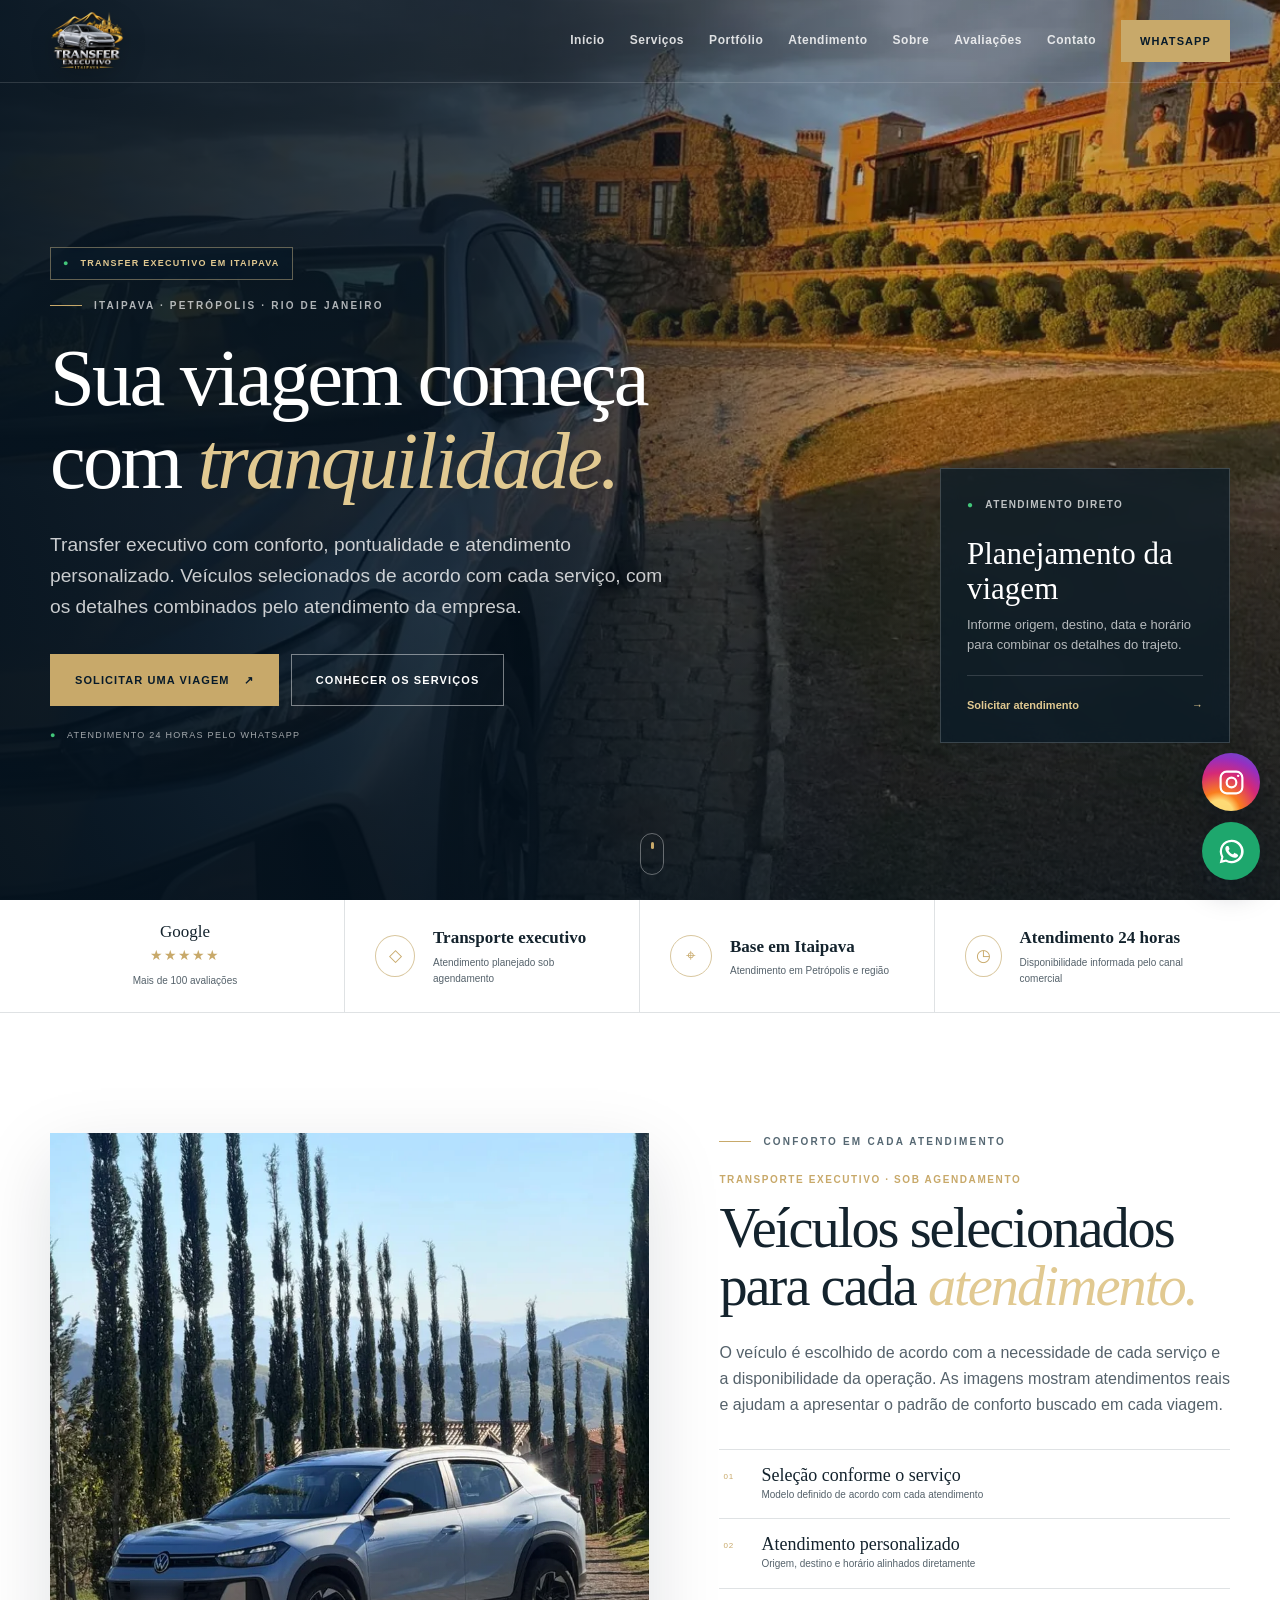
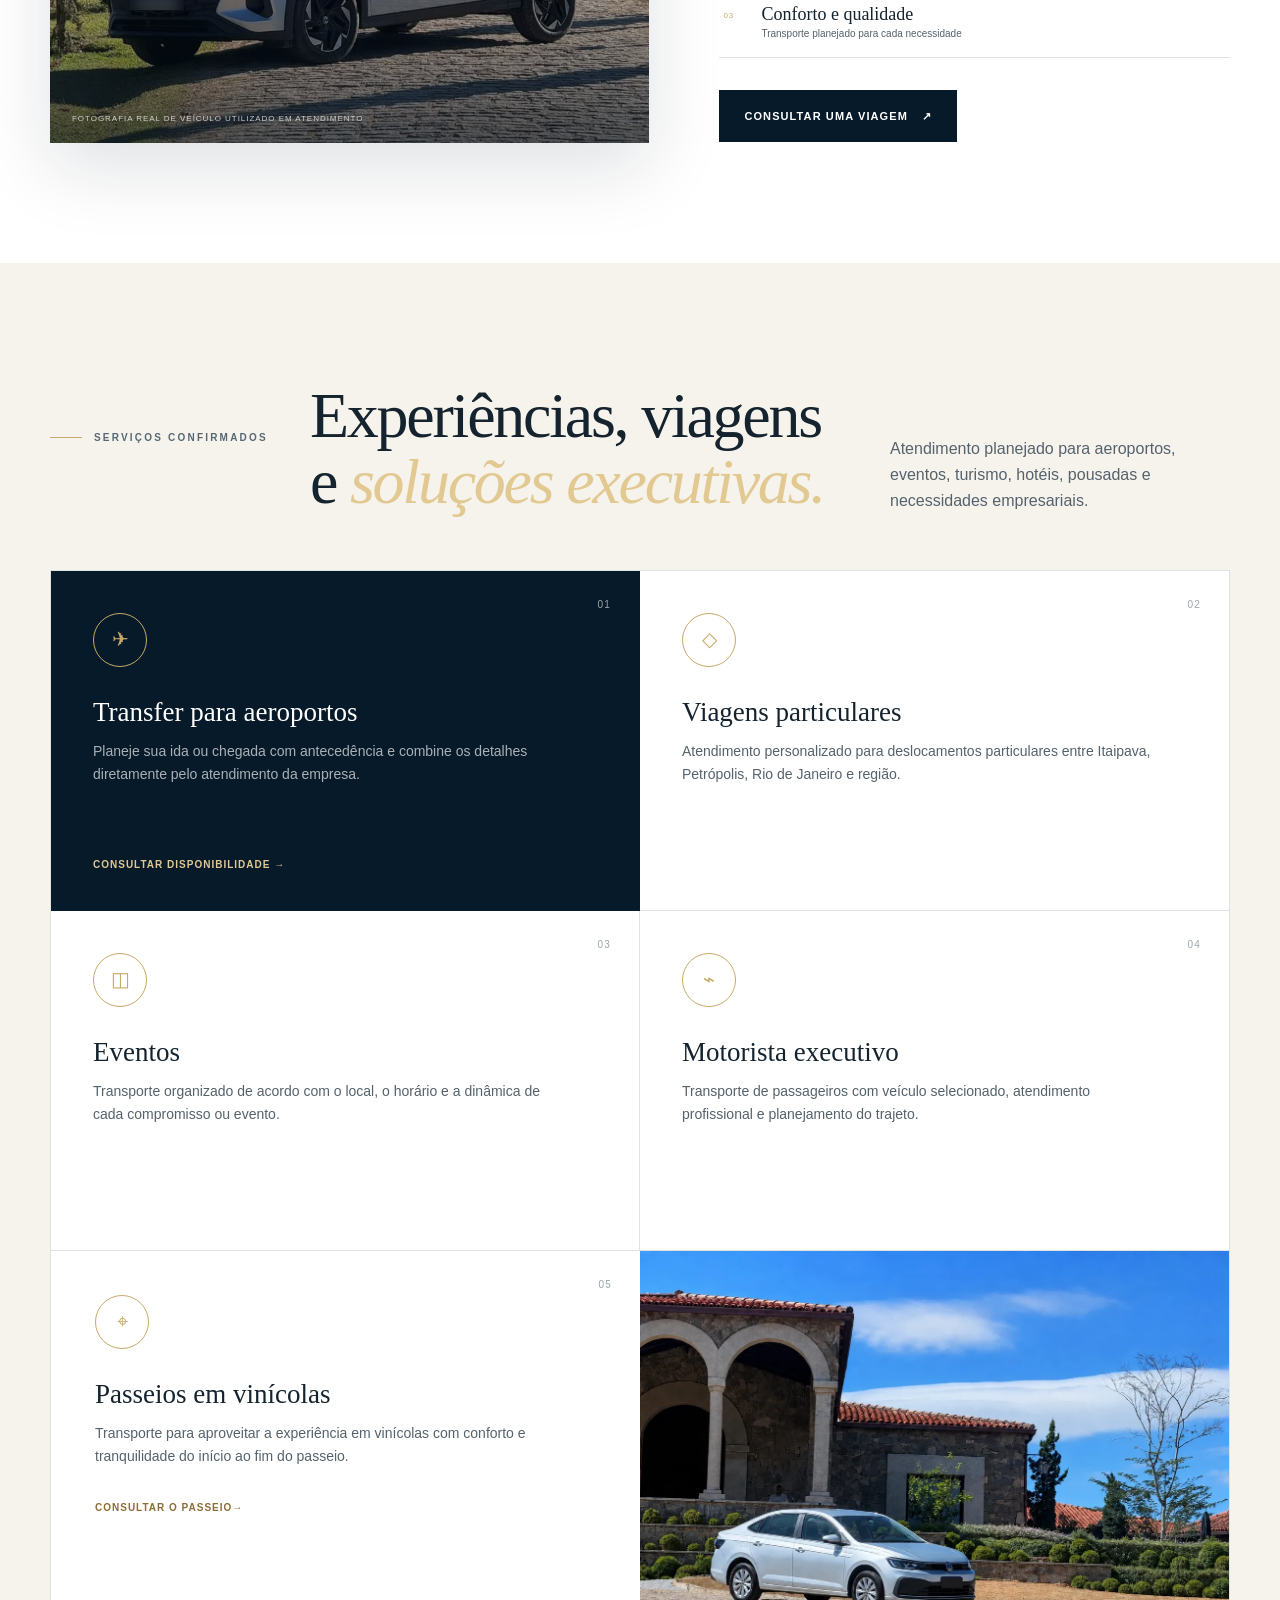
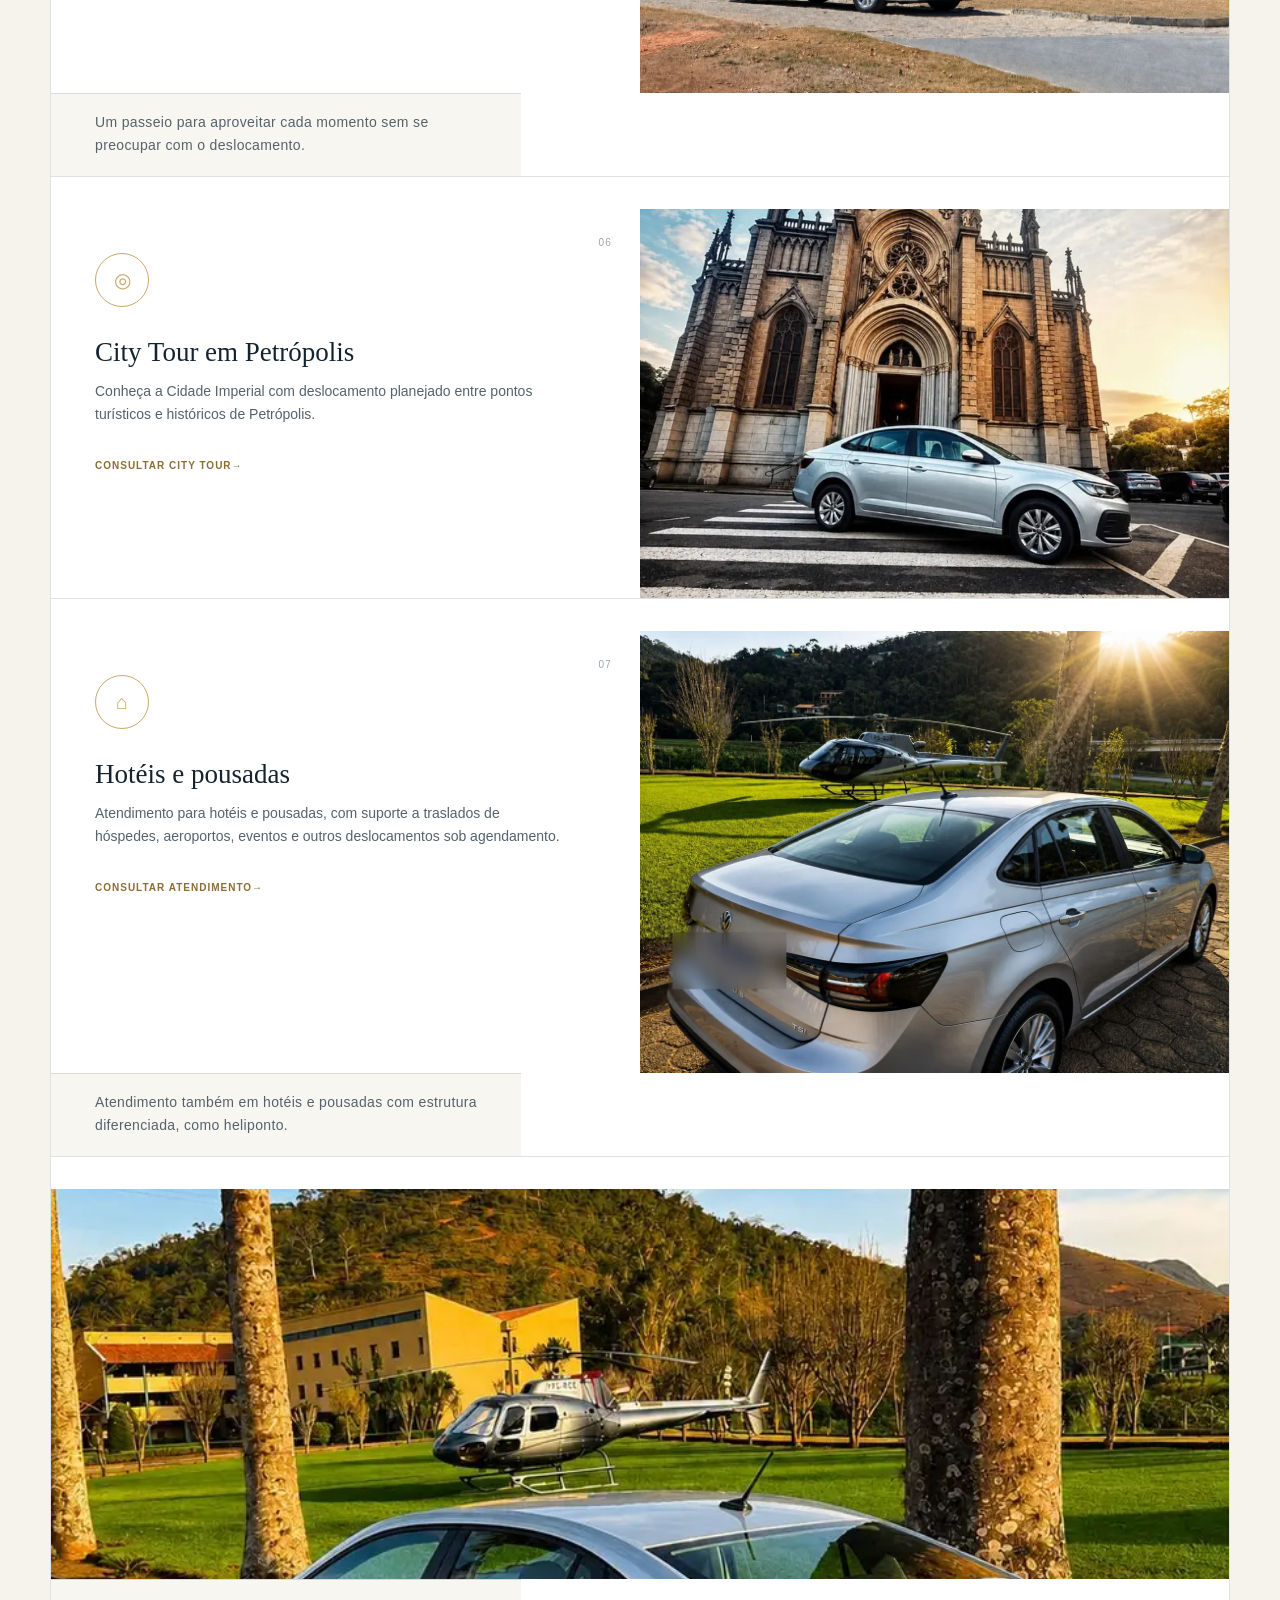
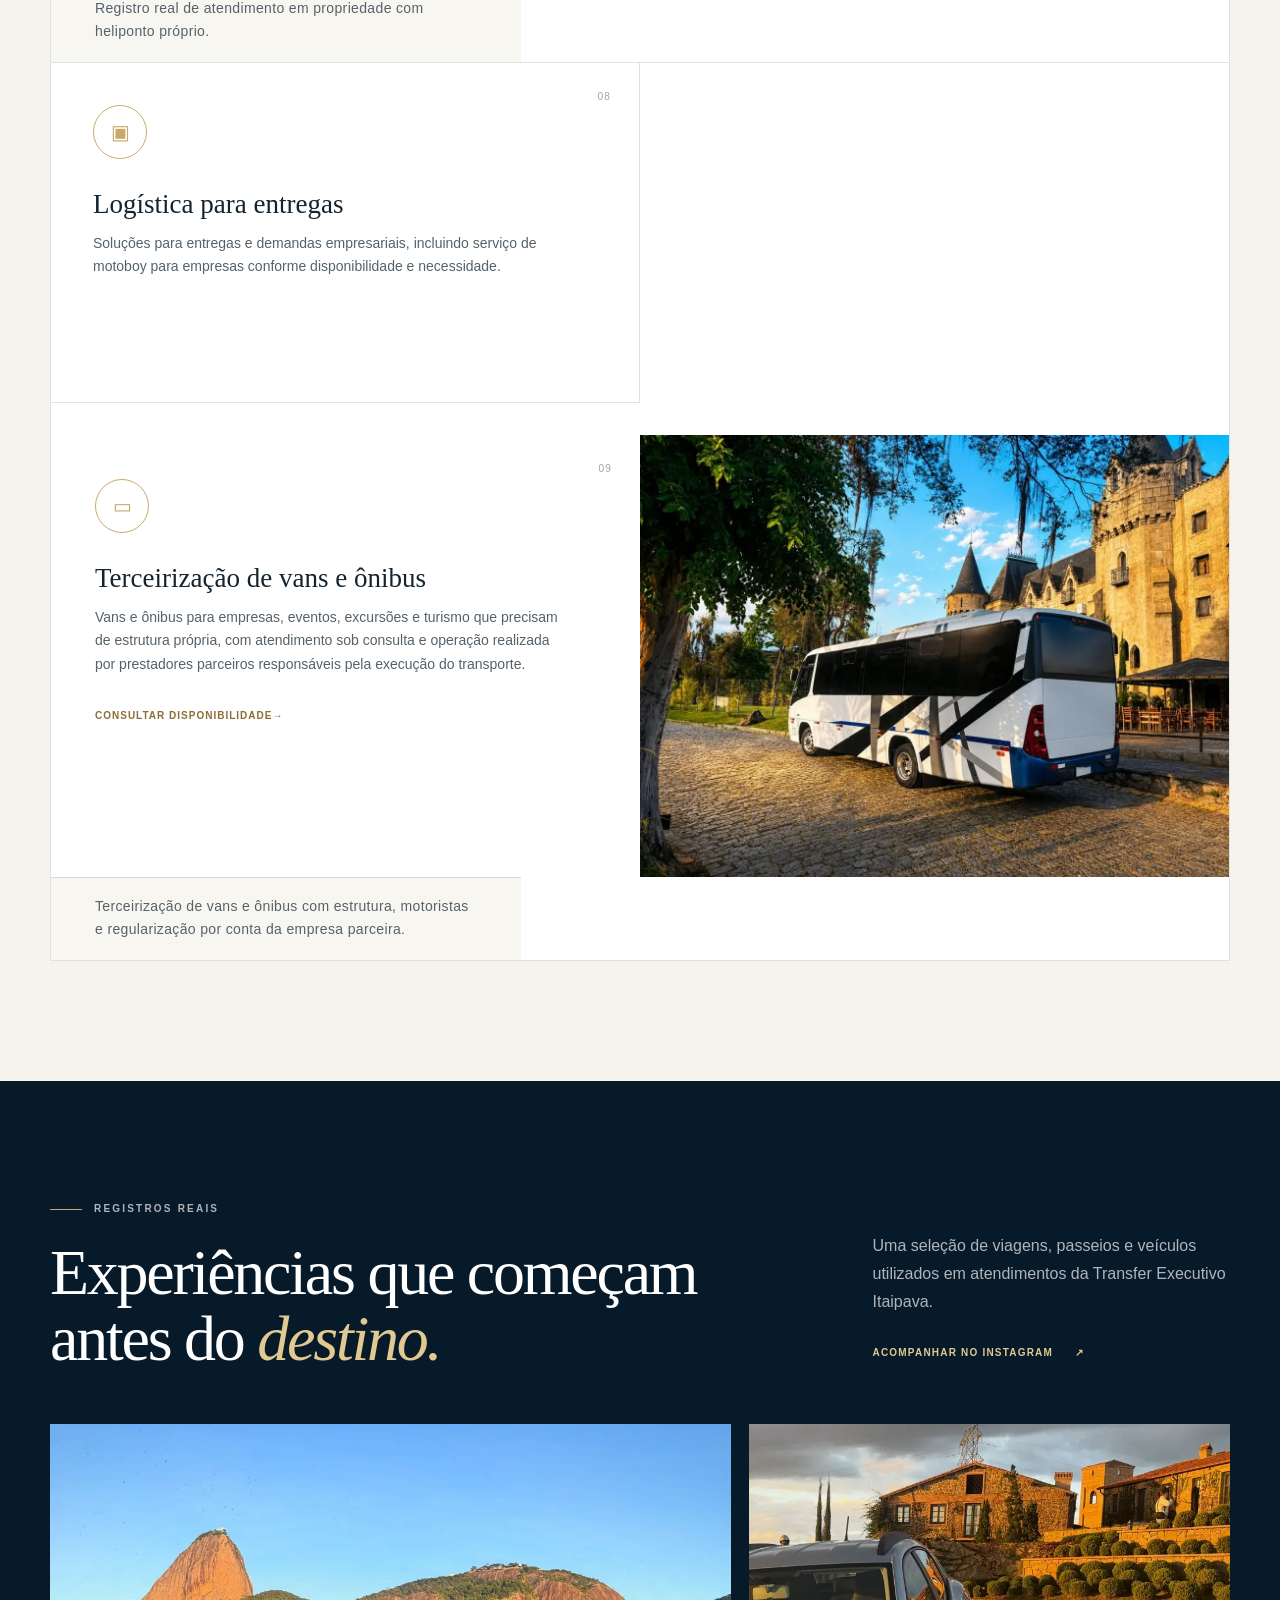
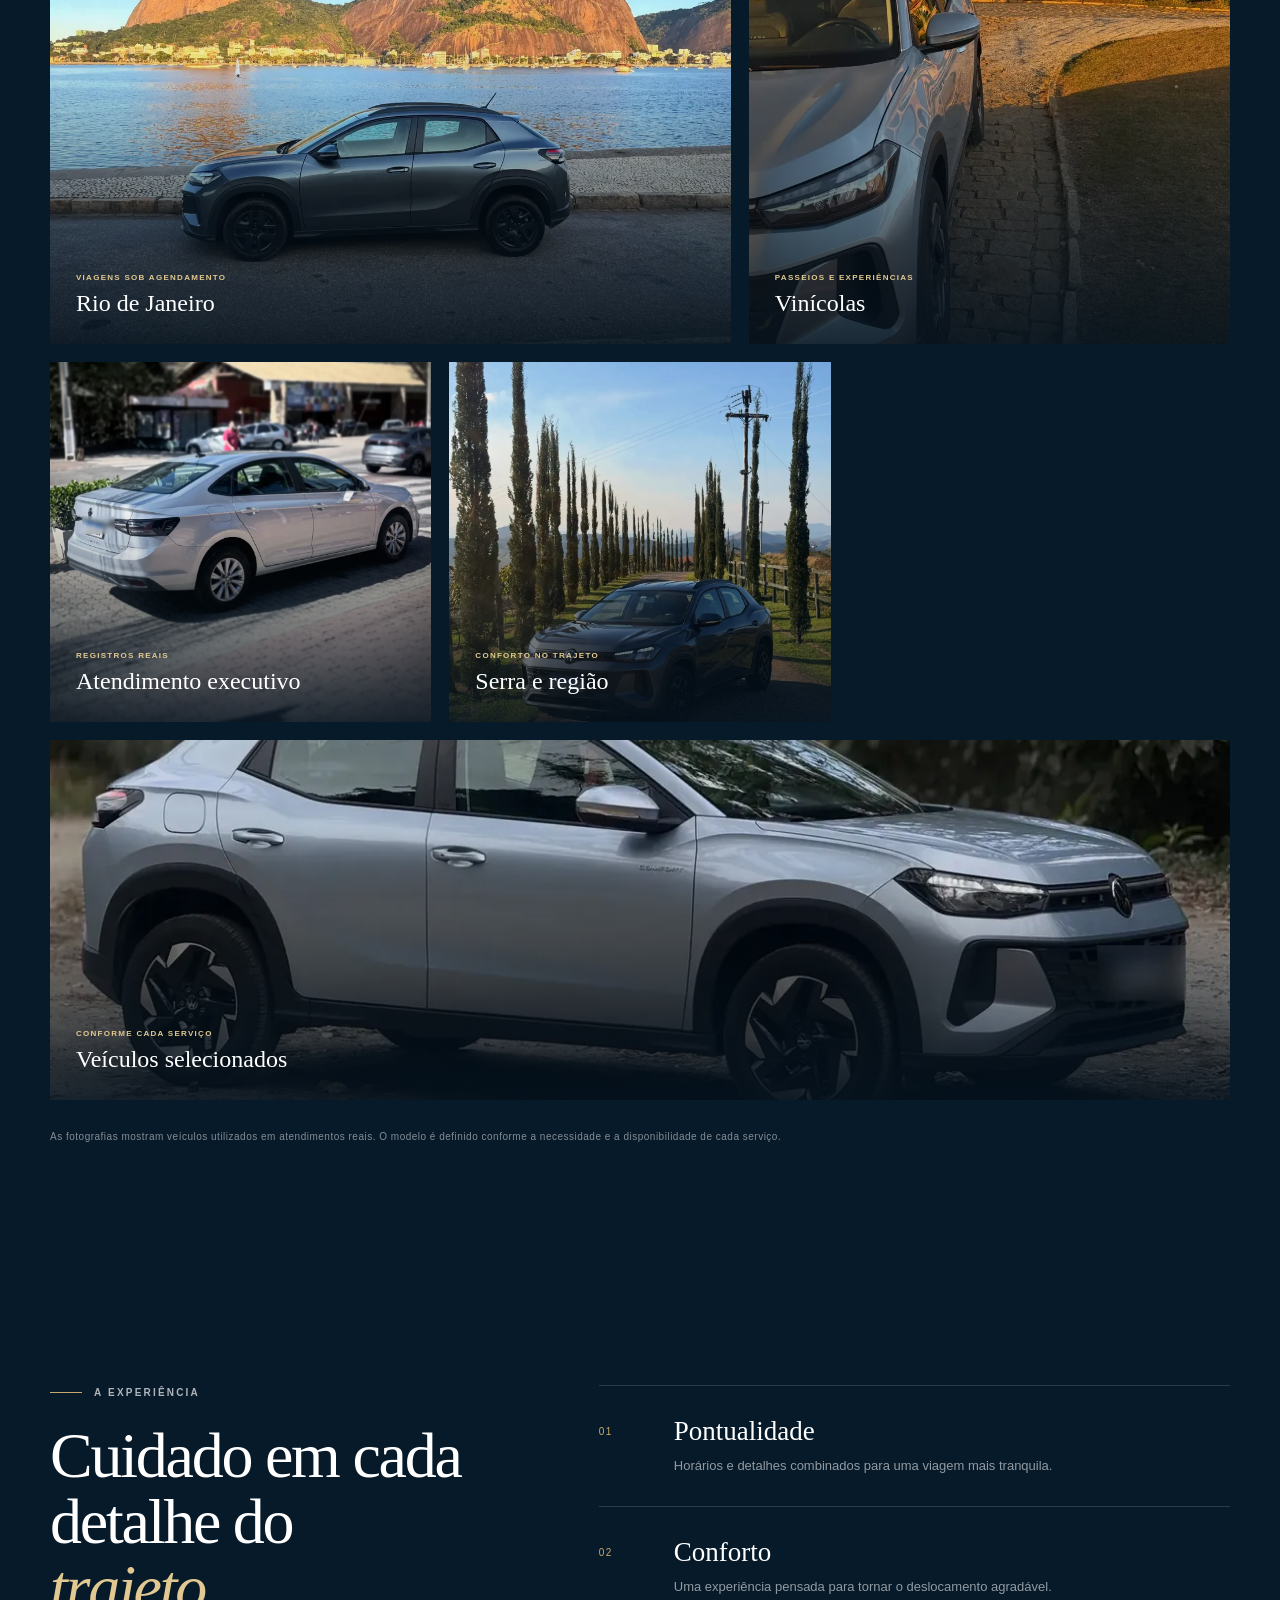
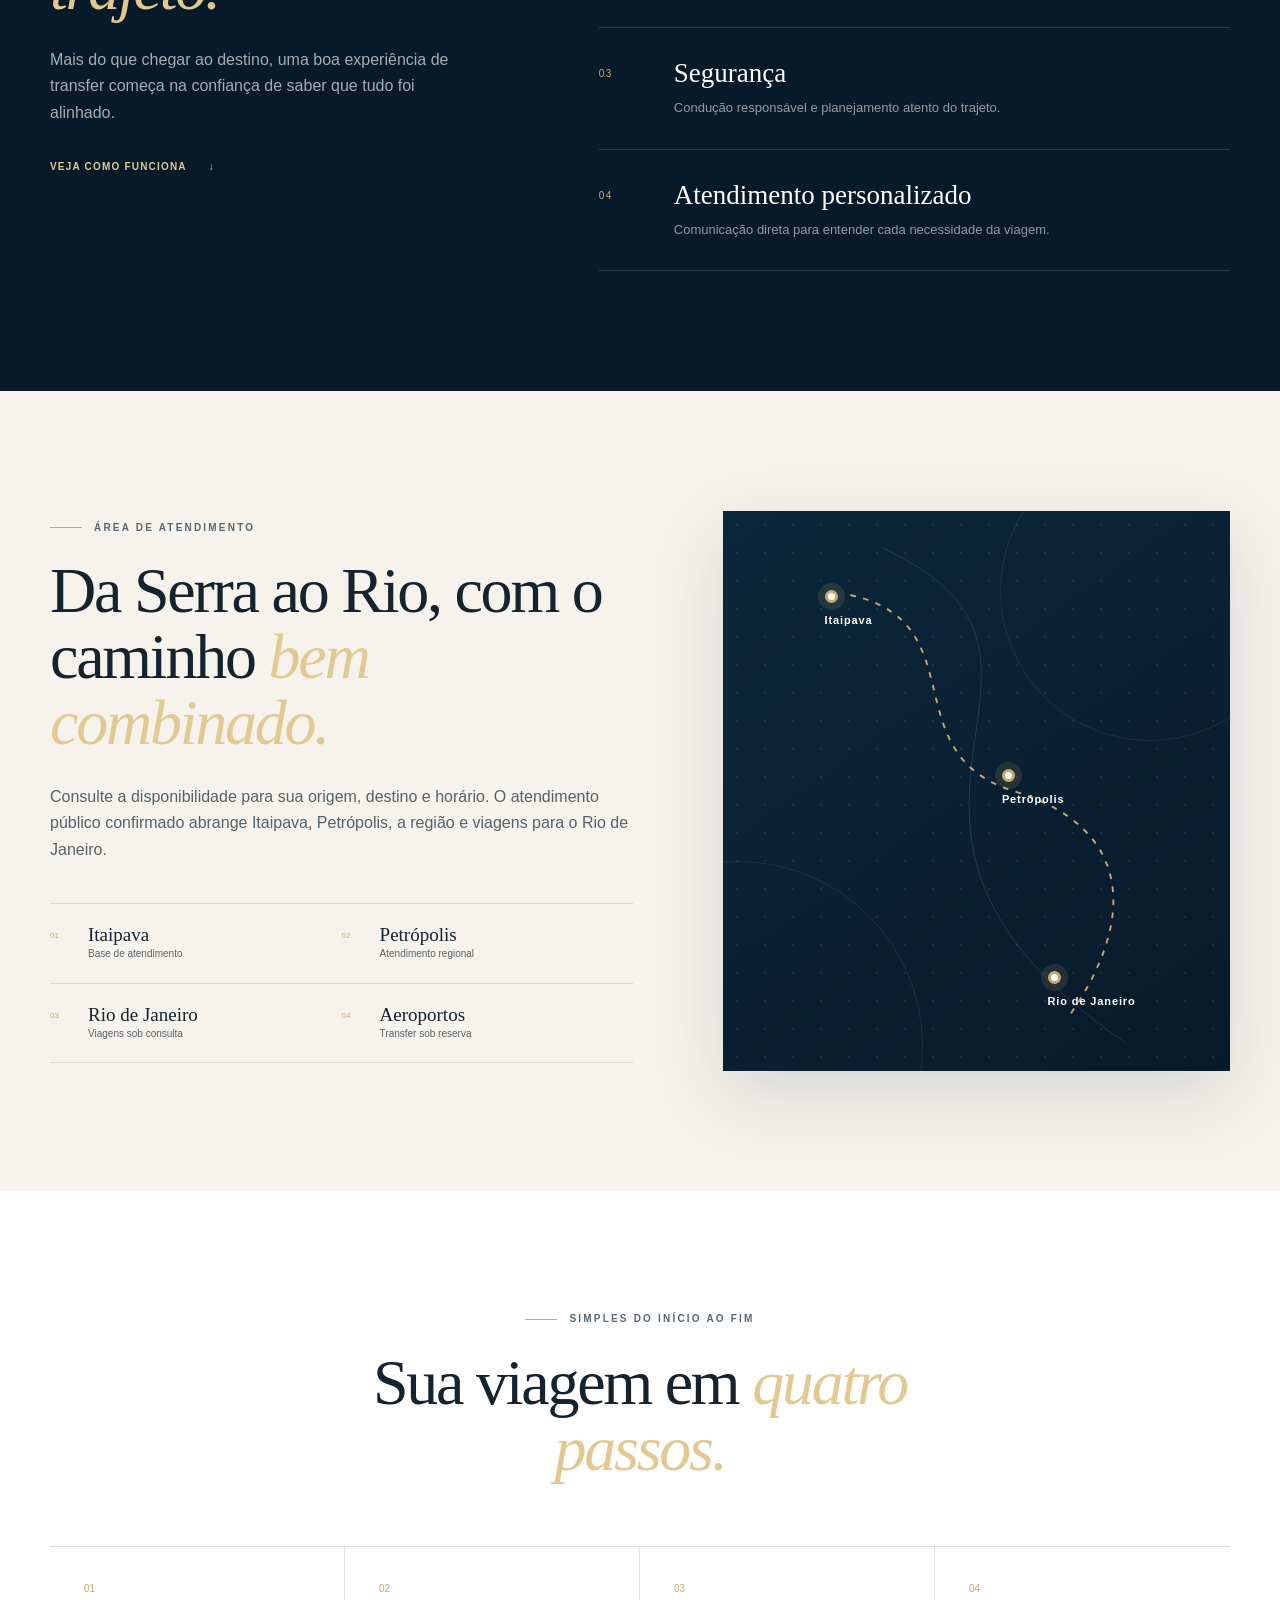
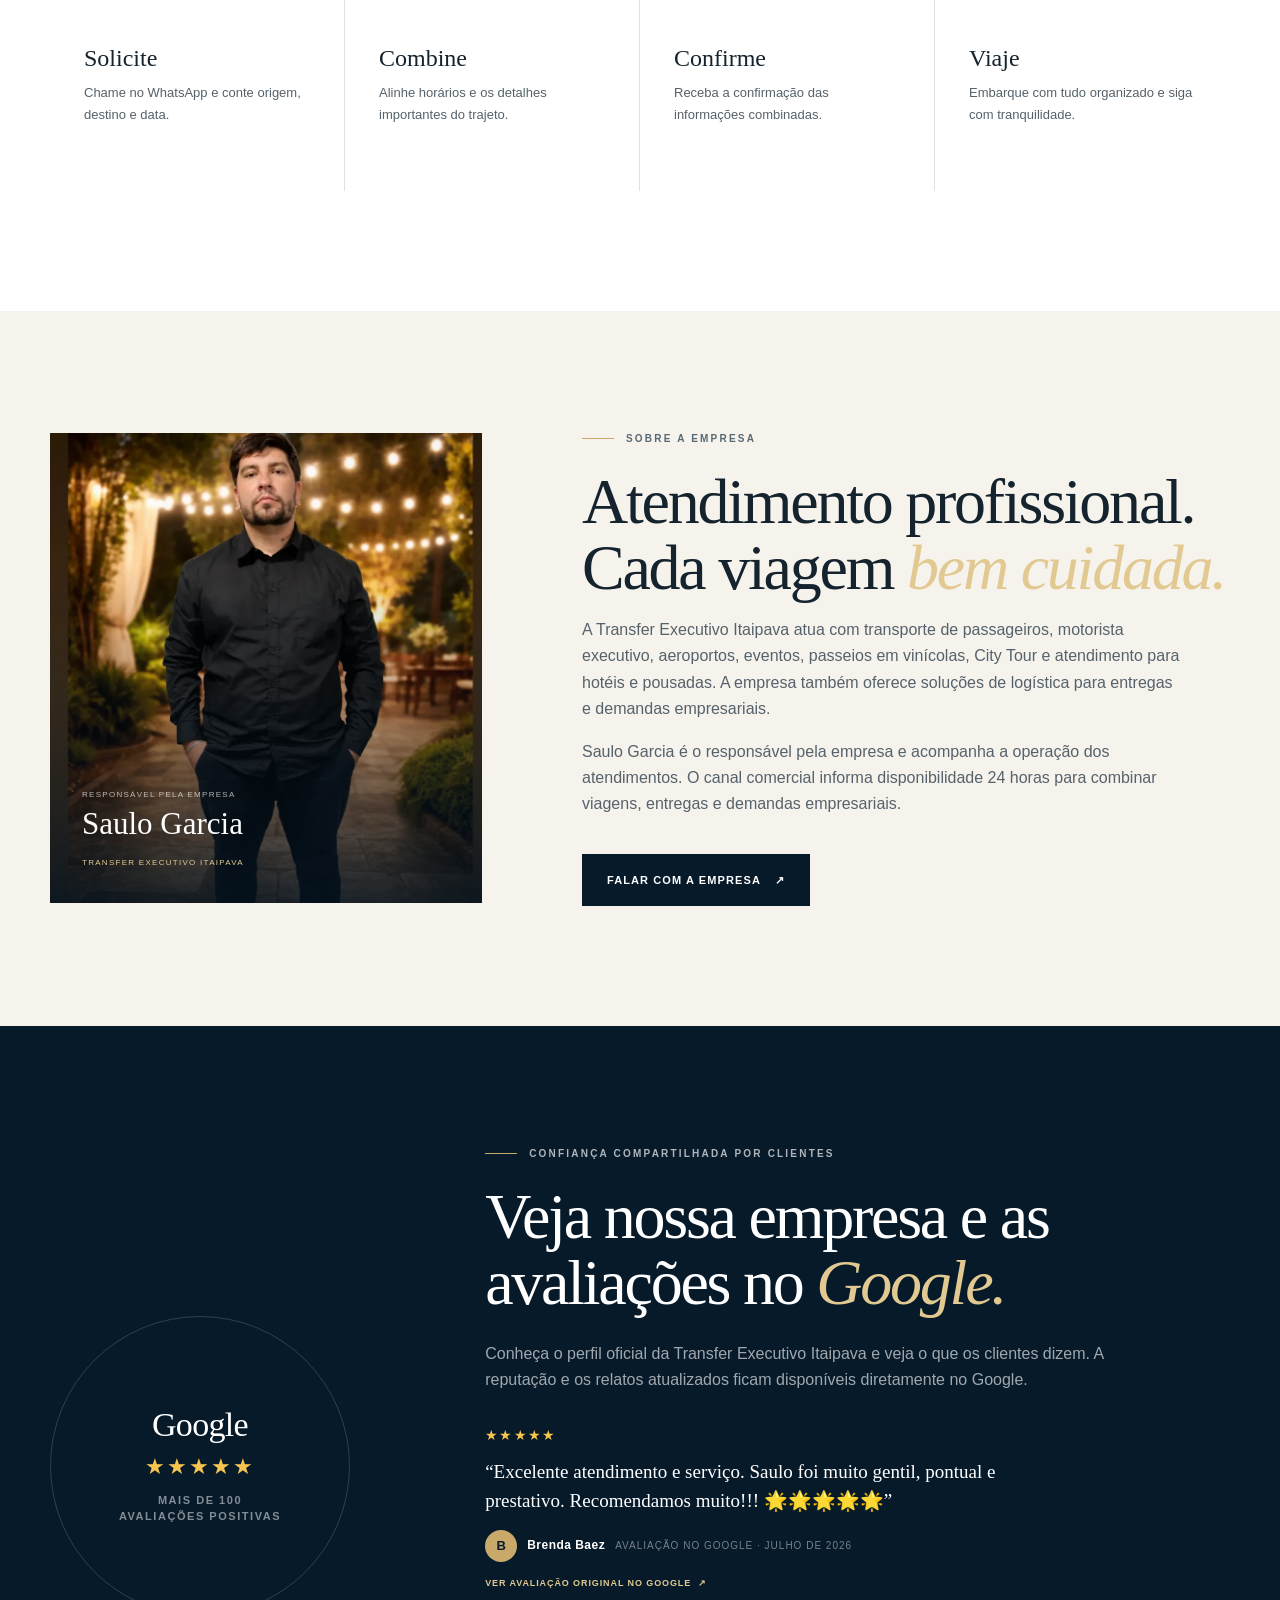
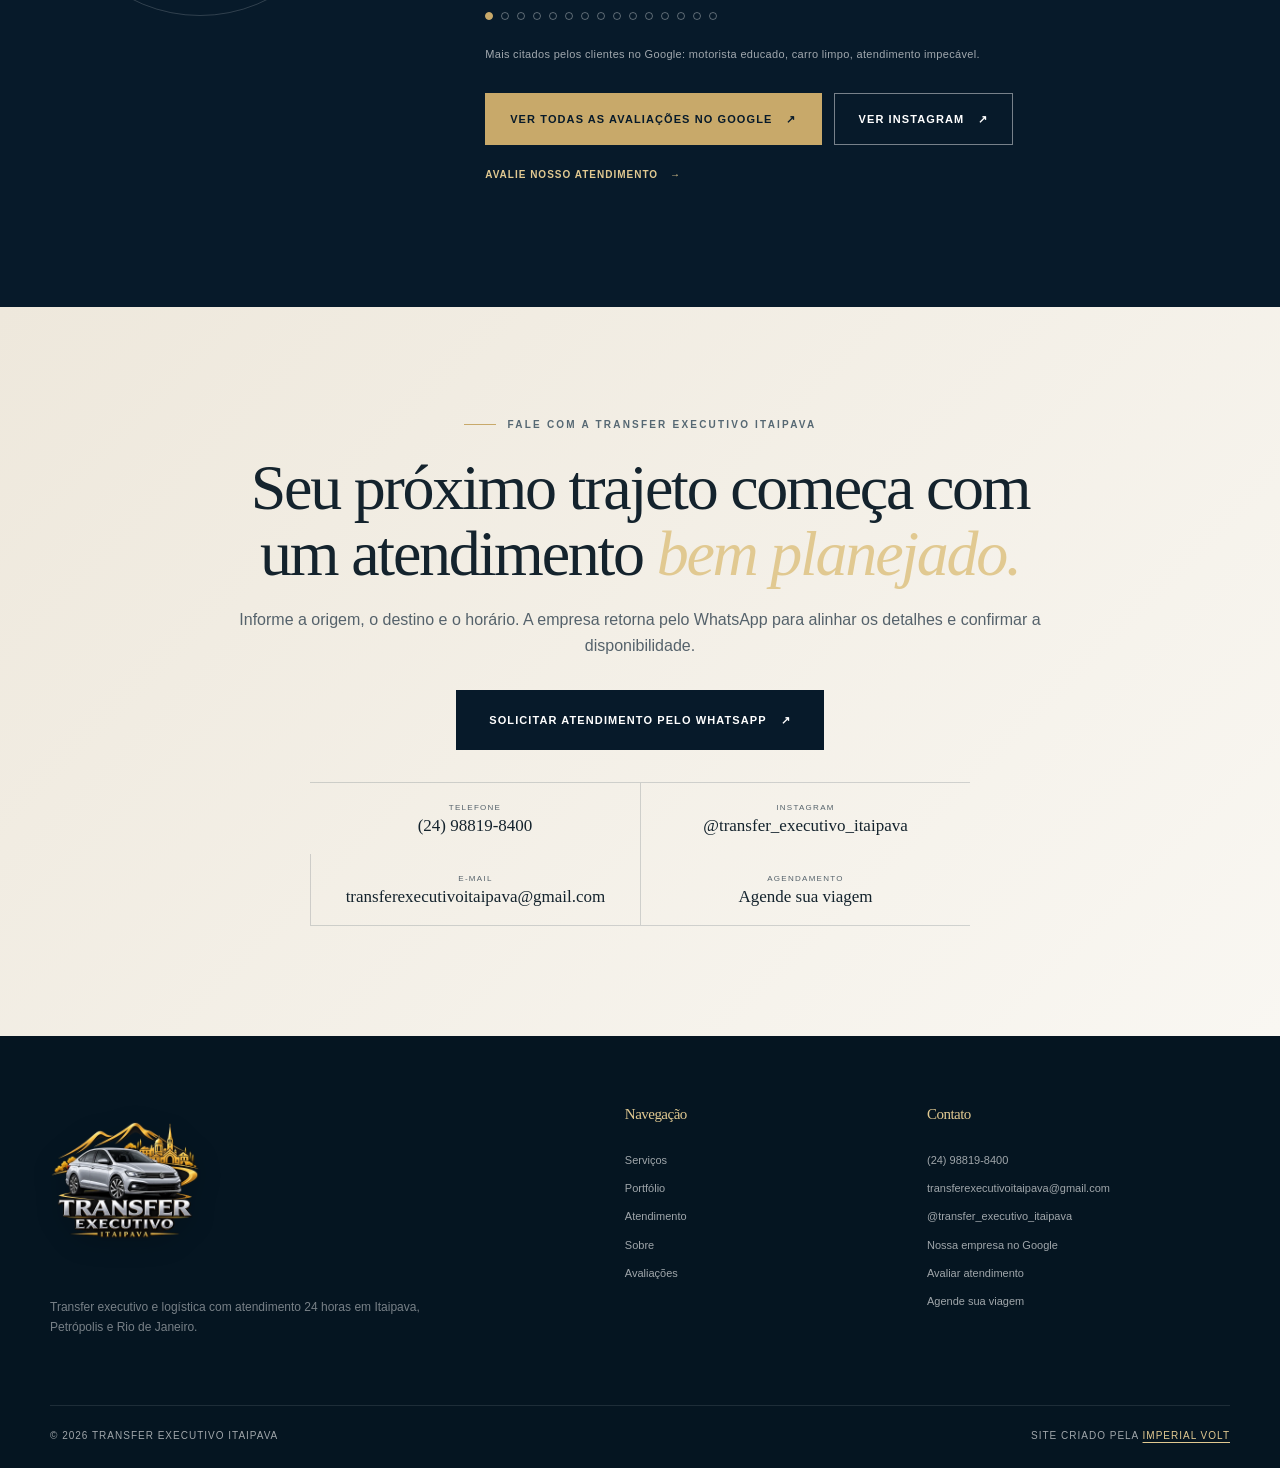
==== index.html @ 2073309d "feat(saulo): adiciona headers de seguranca e remove afirmacao regulatoria sem comprovacao - Cria _he" ====
<!doctype html>
<html lang="pt-BR">
<head>
  <meta charset="utf-8">
  <meta name="viewport" content="width=device-width, initial-scale=1, viewport-fit=cover">
  <title>Transfer Executivo Itaipava | Petrópolis e Rio</title>
  <meta name="description" content="Transfer e motorista executivo em Itaipava e Petrópolis, com atendimento 24 horas, aeroportos, passeios em vinícolas, viagens ao Rio e registros reais de atendimento.">
  <meta name="theme-color" content="#071a2a">
  <meta name="robots" content="index, follow">
  <link rel="canonical" href="https://transfer-executivo-itaipava.transferexecutivo.workers.dev/">
  <link rel="icon" href="./assets/favicon.svg" type="image/svg+xml">
  <link rel="preload" href="./assets/hero-transfer-executivo.webp?v=20260827-opt" as="image" type="image/webp" media="(min-width: 641px)" fetchpriority="high">
  <link rel="preload" href="./assets/hero-transfer-executivo-mobile.webp?v=20260827-opt" as="image" type="image/webp" media="(max-width: 640px)" fetchpriority="high">
  <link rel="stylesheet" href="./styles.css?v=20260827-delivery">
  <link rel="sitemap" type="application/xml" href="./sitemap.xml">
  <meta property="og:type" content="website">
  <meta property="og:locale" content="pt_BR">
  <meta property="og:title" content="Transfer Executivo Itaipava | Petrópolis e Rio">
  <meta property="og:description" content="Transfer executivo, aeroportos e passeios em vinícolas com atendimento 24 horas em Itaipava, Petrópolis e Rio de Janeiro.">
  <meta property="og:url" content="https://transfer-executivo-itaipava.transferexecutivo.workers.dev/">
  <meta property="og:image" content="https://transfer-executivo-itaipava.transferexecutivo.workers.dev/assets/og-transfer-executivo-itaipava.jpg">
  <meta property="og:image:width" content="1200">
  <meta property="og:image:height" content="630">
  <meta property="og:image:alt" content="Veículo utilizado pela Transfer Executivo Itaipava em cenário de vinícola">
  <meta name="twitter:card" content="summary_large_image">
  <script type="application/ld+json">
  {
    "@context": "https://schema.org",
    "@type": "TaxiService",
    "name": "Transfer Executivo Itaipava",
    "url": "https://transfer-executivo-itaipava.transferexecutivo.workers.dev/",
    "telephone": "+5524988198400",
    "email": "transferexecutivoitaipava@gmail.com",
    "image": "https://transfer-executivo-itaipava.transferexecutivo.workers.dev/assets/og-transfer-executivo-itaipava.jpg",
    "description": "Serviço de transfer e motorista executivo em Itaipava e Petrópolis, com atendimento 24 horas, aeroportos, passeios em vinícolas, viagens ao Rio de Janeiro e logística de entregas.",
    "openingHours": "Mo-Su 00:00-23:59",
    "address": {
      "@type": "PostalAddress",
      "streetAddress": "Estrada União e Indústria, 11000",
      "addressLocality": "Petrópolis",
      "addressRegion": "RJ",
      "postalCode": "25730-735",
      "addressCountry": "BR"
    },
    "areaServed": ["Itaipava", "Petrópolis", "Rio de Janeiro"],
    "sameAs": [
      "https://www.instagram.com/transfer_executivo_itaipava/",
      "https://www.google.com/maps/search/?api=1&query=Transfer+Executivo+Itaipava&query_place_id=ChIJxXIiDsYJIyoRZ_25z6F_Njs"
    ]
  }
  </script>
</head>
<body>
  <a class="skip-link" href="#conteudo">Pular para o conteúdo</a>

  <header class="site-header" data-header>
    <div class="shell header-inner">
      <a class="brand" href="#inicio" aria-label="Transfer Executivo Itaipava — início">
        <img class="brand-logo" src="./assets/logo-transfer-executivo-itaipava-web.webp" width="640" height="640" alt="Transfer Executivo Itaipava">
      </a>
      <button class="menu-toggle" type="button" aria-expanded="false" aria-controls="menu-principal" data-menu-toggle>
        <span class="sr-only">Abrir menu</span><i></i><i></i><i></i>
      </button>
      <nav class="main-nav" id="menu-principal" aria-label="Navegação principal" data-menu>
        <a href="#inicio">Início</a>
        <a href="#servicos">Serviços</a>
        <a href="#portfolio">Portfólio</a>
        <a href="#atendimento">Atendimento</a>
        <a href="#sobre">Sobre</a>
        <a href="#avaliacoes">Avaliações</a>
        <a href="#contato">Contato</a>
        <a class="button button-small button-gold nav-cta" href="https://wa.me/5524988198400?text=Ol%C3%A1%21%20Encontrei%20a%20Transfer%20Executivo%20Itaipava%20pelo%20site%20e%20gostaria%20de%20solicitar%20informa%C3%A7%C3%B5es%20sobre%20um%20transfer." target="_blank" rel="noopener" aria-label="Solicitar uma viagem com a Transfer Executivo Itaipava pelo WhatsApp">WhatsApp</a>
      </nav>
    </div>
  </header>

  <main id="conteudo">
    <section class="hero" id="inicio" aria-labelledby="hero-title">
      <div class="hero-media" role="img" aria-label="Veículo utilizado em atendimento da Transfer Executivo Itaipava em uma vinícola"></div>
      <div class="hero-overlay"></div>
      <div class="shell hero-inner">
        <div class="hero-copy" data-reveal>
          <p class="hero-update"><span aria-hidden="true">●</span> Transfer executivo em Itaipava</p>
          <p class="eyebrow eyebrow-light"><span></span>Itaipava · Petrópolis · Rio de Janeiro</p>
          <h1 id="hero-title">Sua viagem começa com <em>tranquilidade.</em></h1>
          <p class="hero-lead">Transfer executivo com conforto, pontualidade e atendimento personalizado. Veículos selecionados de acordo com cada serviço, com os detalhes combinados pelo atendimento da empresa.</p>
          <div class="hero-actions">
            <a class="button button-gold" href="https://wa.me/5524988198400?text=Ol%C3%A1%21%20Encontrei%20a%20Transfer%20Executivo%20Itaipava%20pelo%20site%20e%20gostaria%20de%20solicitar%20informa%C3%A7%C3%B5es%20sobre%20um%20transfer." target="_blank" rel="noopener">
              Solicitar uma viagem <span aria-hidden="true">↗</span>
            </a>
            <a class="button button-ghost" href="#servicos">Conhecer os serviços</a>
          </div>
          <p class="hero-note"><span aria-hidden="true">●</span> Atendimento 24 horas pelo WhatsApp</p>
        </div>
        <aside class="hero-trust" aria-label="Planejamento e atendimento direto" data-reveal>
          <div class="hero-trust-label"><span aria-hidden="true">●</span> Atendimento direto</div>
          <div class="review-evergreen"><strong>Planejamento da viagem</strong><p>Informe origem, destino, data e horário para combinar os detalhes do trajeto.</p></div>
          <hr>
          <a href="https://wa.me/5524988198400?text=Ol%C3%A1%21%20Encontrei%20a%20Transfer%20Executivo%20Itaipava%20pelo%20site%20e%20gostaria%20de%20solicitar%20informa%C3%A7%C3%B5es%20sobre%20um%20transfer." target="_blank" rel="noopener">Solicitar atendimento <span aria-hidden="true">→</span></a>
        </aside>
      </div>
      <a class="scroll-cue" href="#confianca" aria-label="Continuar para prova social"><span></span></a>
    </section>

    <section class="trust-strip" id="confianca" aria-label="Destaques de confiança">
      <div class="shell trust-grid">
        <a class="trust-google" href="https://www.google.com/maps/search/?api=1&amp;query=Transfer+Executivo+Itaipava&amp;query_place_id=ChIJxXIiDsYJIyoRZ_25z6F_Njs" target="_blank" rel="noopener" aria-label="Ver perfil da Transfer Executivo Itaipava no Google, mais de 100 avaliações positivas">
          <strong>Google</strong>
          <span class="trust-google-stars" aria-hidden="true">★★★★★</span>
          <small>Mais de 100 avaliações</small>
        </a>
        <div><span class="trust-icon" aria-hidden="true">◇</span><p><strong>Transporte executivo</strong><small>Atendimento planejado sob agendamento</small></p></div>
        <div><span class="trust-icon" aria-hidden="true">⌖</span><p><strong>Base em Itaipava</strong><small>Atendimento em Petrópolis e região</small></p></div>
        <div><span class="trust-icon" aria-hidden="true">◷</span><p><strong>Atendimento 24 horas</strong><small>Disponibilidade informada pelo canal comercial</small></p></div>
      </div>
    </section>

    <section class="section vehicle" id="veiculo" aria-labelledby="vehicle-title">
      <div class="shell vehicle-grid">
        <figure class="vehicle-visual" data-reveal>
          <img src="./assets/veiculo-selecionado.webp" width="900" height="1200" loading="lazy" alt="Veículo utilizado em atendimento da Transfer Executivo Itaipava em cenário de vinícola">
          <figcaption>Fotografia real de veículo utilizado em atendimento</figcaption>
        </figure>
        <div class="vehicle-copy" data-reveal>
          <p class="eyebrow"><span></span>Conforto em cada atendimento</p>
          <p class="vehicle-kicker">Transporte executivo · Sob agendamento</p>
          <h2 id="vehicle-title">Veículos selecionados para cada <em>atendimento.</em></h2>
          <p>O veículo é escolhido de acordo com a necessidade de cada serviço e a disponibilidade da operação. As imagens mostram atendimentos reais e ajudam a apresentar o padrão de conforto buscado em cada viagem.</p>
          <ul class="vehicle-facts" aria-label="Características do atendimento com veículos selecionados">
            <li><span aria-hidden="true">01</span><strong>Seleção conforme o serviço</strong><small>Modelo definido de acordo com cada atendimento</small></li>
            <li><span aria-hidden="true">02</span><strong>Atendimento personalizado</strong><small>Origem, destino e horário alinhados diretamente</small></li>
            <li><span aria-hidden="true">03</span><strong>Conforto e qualidade</strong><small>Transporte planejado para cada necessidade</small></li>
          </ul>
          <a class="button button-navy" href="https://wa.me/5524988198400?text=Ol%C3%A1%21%20Gostaria%20de%20consultar%20a%20disponibilidade%20para%20uma%20viagem%20com%20a%20Transfer%20Executivo%20Itaipava." target="_blank" rel="noopener">Consultar uma viagem <span aria-hidden="true">↗</span></a>
        </div>
      </div>
    </section>

    <section class="section services" id="servicos" aria-labelledby="services-title">
      <div class="shell">
        <div class="section-heading" data-reveal>
          <p class="eyebrow"><span></span>Serviços confirmados</p>
          <div>
            <h2 id="services-title">Experiências, viagens e <em>soluções executivas.</em></h2>
            <p>Atendimento planejado para aeroportos, eventos, turismo, hotéis, pousadas e necessidades empresariais.</p>
          </div>
        </div>

        <div class="service-grid">

          <article class="service-card service-card-featured" data-reveal>
            <span class="card-number">01</span>
            <span class="line-icon" aria-hidden="true">✈</span>
            <h3>Transfer para aeroportos</h3>
            <p>Planeje sua ida ou chegada com antecedência e combine os detalhes diretamente pelo atendimento da empresa.</p>
            <a href="https://wa.me/5524988198400?text=Ol%C3%A1%21%20Gostaria%20de%20solicitar%20informa%C3%A7%C3%B5es%20sobre%20transfer%20para%20aeroporto." target="_blank" rel="noopener">Consultar disponibilidade <span aria-hidden="true">→</span></a>
          </article>

          <article class="service-card" data-reveal>
            <span class="card-number">02</span>
            <span class="line-icon" aria-hidden="true">◇</span>
            <h3>Viagens particulares</h3>
            <p>Atendimento personalizado para deslocamentos particulares entre Itaipava, Petrópolis, Rio de Janeiro e região.</p>
          </article>

          <article class="service-card" data-reveal>
            <span class="card-number">03</span>
            <span class="line-icon" aria-hidden="true">◫</span>
            <h3>Eventos</h3>
            <p>Transporte organizado de acordo com o local, o horário e a dinâmica de cada compromisso ou evento.</p>
          </article>

          <article class="service-card" data-reveal>
            <span class="card-number">04</span>
            <span class="line-icon" aria-hidden="true">⌁</span>
            <h3>Motorista executivo</h3>
            <p>Transporte de passageiros com veículo selecionado, atendimento profissional e planejamento do trajeto.</p>
          </article>

          <article class="service-card winery-card" data-reveal>
            <div class="winery-copy">
              <span class="card-number">05</span>
              <span class="line-icon" aria-hidden="true">⌖</span>
              <h3>Passeios em vinícolas</h3>
              <p>Transporte para aproveitar a experiência em vinícolas com conforto e tranquilidade do início ao fim do passeio.</p>
              <a href="https://wa.me/5524988198400?text=Ol%C3%A1%21%20Gostaria%20de%20solicitar%20informa%C3%A7%C3%B5es%20sobre%20passeios%20em%20vin%C3%ADcolas." target="_blank" rel="noopener">Consultar o passeio <span aria-hidden="true">→</span></a>
            </div>
            <img src="./assets/passeio-vinicola.webp?v=20260827-opt" width="1200" height="901" loading="lazy" decoding="async" alt="Atendimento da Transfer Executivo Itaipava durante passeio em vinícola">
            <p class="service-card-closure">Um passeio para aproveitar cada momento sem se preocupar com o deslocamento.</p>
          </article>

          <article class="service-card city-tour-card" data-reveal>
            <div class="city-tour-copy">
              <span class="card-number">06</span>
              <span class="line-icon" aria-hidden="true">◎</span>
              <h3>City Tour em Petrópolis</h3>
              <p>Conheça a Cidade Imperial com deslocamento planejado entre pontos turísticos e históricos de Petrópolis.</p>
              <a href="https://wa.me/5524988198400?text=Ol%C3%A1%21%20Gostaria%20de%20saber%20mais%20sobre%20o%20City%20Tour%20em%20Petr%C3%B3polis." target="_blank" rel="noopener">Consultar City Tour <span aria-hidden="true">→</span></a>
            </div>
            <img src="./assets/city-tour-petropolis.webp?v=20260827-opt" width="900" height="1200" loading="lazy" decoding="async" alt="Centro histórico de Petrópolis em roteiro de City Tour">
            <p class="service-card-closure">Uma forma confortável de conhecer alguns dos cenários que fazem de Petrópolis a Cidade Imperial.</p>
          </article>

          <article class="service-card hotel-card" data-reveal>
            <div class="hotel-copy">
              <span class="card-number">07</span>
              <span class="line-icon" aria-hidden="true">⌂</span>
              <h3>Hotéis e pousadas</h3>
              <p>Atendimento para hotéis e pousadas, com suporte a traslados de hóspedes, aeroportos, eventos e outros deslocamentos sob agendamento.</p>
              <a href="https://wa.me/5524988198400?text=Ol%C3%A1%21%20Gostaria%20de%20informa%C3%A7%C3%B5es%20sobre%20atendimento%20para%20hot%C3%A9is%20e%20pousadas." target="_blank" rel="noopener">Consultar atendimento <span aria-hidden="true">→</span></a>
            </div>
            <img src="./assets/hoteis-pousadas-heliponto-01.webp" width="1200" height="900" loading="lazy" decoding="async" alt="Veículo da Transfer Executivo Itaipava em hotel com heliponto, ao lado de um helicóptero">
            <p class="service-card-closure">Atendimento também em hotéis e pousadas com estrutura diferenciada, como heliponto.</p>
          </article>

          <article class="service-card hotel-photo-card" data-reveal>
            <div class="hotel-photo-frame">
              <img src="./assets/hoteis-pousadas-heliponto-02.webp" width="900" height="1200" loading="lazy" decoding="async" alt="Veículo da Transfer Executivo Itaipava em área externa de hotel com heliponto e helicóptero ao fundo">
            </div>
            <p class="service-card-closure">Registro real de atendimento em propriedade com heliponto próprio.</p>
          </article>

          <article class="service-card" data-reveal>
            <span class="card-number">08</span>
            <span class="line-icon" aria-hidden="true">▣</span>
            <h3>Logística para entregas</h3>
            <p>Soluções para entregas e demandas empresariais, incluindo serviço de motoboy para empresas conforme disponibilidade e necessidade.</p>
          </article>

          <article class="service-card fleet-card" data-reveal>
            <div class="fleet-copy">
              <span class="card-number">09</span>
              <span class="line-icon" aria-hidden="true">▭</span>
              <h3>Terceirização de vans e ônibus</h3>
              <p>Vans e ônibus para empresas, eventos, excursões e turismo que precisam de estrutura própria, com atendimento sob consulta e operação realizada por prestadores parceiros responsáveis pela execução do transporte.</p>
              <a href="https://wa.me/5524988198400?text=Ol%C3%A1%21%20Gostaria%20de%20solicitar%20informa%C3%A7%C3%B5es%20sobre%20terceiriza%C3%A7%C3%A3o%20de%20vans%20e%20%C3%B4nibus." target="_blank" rel="noopener">Consultar disponibilidade <span aria-hidden="true">→</span></a>
            </div>
            <img src="./assets/terceirizacao-vans-onibus.webp?v=20260827-opt" width="1200" height="900" loading="lazy" decoding="async" alt="Ônibus utilizado em atendimento de terceirização da Transfer Executivo Itaipava">
            <p class="service-card-closure">Terceirização de vans e ônibus com estrutura, motoristas e regularização por conta da empresa parceira.</p>
          </article>

        </div>
      </div>
    </section>

    <section class="section portfolio" id="portfolio" aria-labelledby="portfolio-title">
      <div class="shell">
        <div class="portfolio-heading" data-reveal>
          <div>
            <p class="eyebrow eyebrow-light"><span></span>Registros reais</p>
            <h2 id="portfolio-title">Experiências que começam antes do <em>destino.</em></h2>
          </div>
          <div class="portfolio-intro">
            <p>Uma seleção de viagens, passeios e veículos utilizados em atendimentos da Transfer Executivo Itaipava.</p>
            <a class="text-link text-link-light" href="https://www.instagram.com/transfer_executivo_itaipava/" target="_blank" rel="noopener">Acompanhar no Instagram <span aria-hidden="true">↗</span></a>
          </div>
        </div>

        <div class="portfolio-grid" aria-label="Portfólio fotográfico de atendimentos reais">
          <figure class="portfolio-card portfolio-card-wide" data-reveal>
            <img src="./assets/portfolio-rio-de-janeiro.webp?v=20260827-opt" width="1200" height="1019" loading="lazy" decoding="async" alt="Veículo utilizado em atendimento da Transfer Executivo Itaipava diante do Pão de Açúcar, no Rio de Janeiro">
            <figcaption><span>Viagens sob agendamento</span><strong>Rio de Janeiro</strong></figcaption>
          </figure>
          <figure class="portfolio-card portfolio-card-feature" data-reveal>
            <img src="./assets/portfolio-vinicola.webp?v=20260827-opt" width="1200" height="900" loading="lazy" decoding="async" alt="Veículo utilizado durante atendimento em uma vinícola">
            <figcaption><span>Passeios e experiências</span><strong>Vinícolas</strong></figcaption>
          </figure>
          <figure class="portfolio-card" data-reveal>
            <img src="./assets/portfolio-atendimento-itaipava.webp?v=20260827-opt" width="1200" height="1200" loading="lazy" decoding="async" alt="Veículo utilizado em atendimento executivo em Itaipava">
            <figcaption><span>Registros reais</span><strong>Atendimento executivo</strong></figcaption>
          </figure>
          <figure class="portfolio-card" data-reveal>
            <img src="./assets/portfolio-serra.webp?v=20260827-opt" width="1109" height="1200" loading="lazy" decoding="async" alt="Veículo utilizado em trajeto na região serrana">
            <figcaption><span>Conforto no trajeto</span><strong>Serra e região</strong></figcaption>
          </figure>
          <figure class="portfolio-card" data-reveal>
            <img src="./assets/portfolio-transporte-executivo.webp?v=20260827-opt" width="1200" height="900" loading="lazy" decoding="async" alt="Veículo selecionado para um atendimento da Transfer Executivo Itaipava">
            <figcaption><span>Conforme cada serviço</span><strong>Veículos selecionados</strong></figcaption>
          </figure>
        </div>

        <p class="portfolio-note" data-reveal>As fotografias mostram veículos utilizados em atendimentos reais. O modelo é definido conforme a necessidade e a disponibilidade de cada serviço.</p>
      </div>
    </section>

    <section class="section experience" aria-labelledby="experience-title">
      <div class="shell experience-grid">
        <div class="experience-copy" data-reveal>
          <p class="eyebrow eyebrow-light"><span></span>A experiência</p>
          <h2 id="experience-title">Cuidado em cada detalhe do <em>trajeto.</em></h2>
          <p>Mais do que chegar ao destino, uma boa experiência de transfer começa na confiança de saber que tudo foi alinhado.</p>
          <a class="text-link" href="#como-funciona">Veja como funciona <span aria-hidden="true">↓</span></a>
        </div>
        <div class="benefit-list">
          <article data-reveal><span>01</span><div><h3>Pontualidade</h3><p>Horários e detalhes combinados para uma viagem mais tranquila.</p></div></article>
          <article data-reveal><span>02</span><div><h3>Conforto</h3><p>Uma experiência pensada para tornar o deslocamento agradável.</p></div></article>
          <article data-reveal><span>03</span><div><h3>Segurança</h3><p>Condução responsável e planejamento atento do trajeto.</p></div></article>
          <article data-reveal><span>04</span><div><h3>Atendimento personalizado</h3><p>Comunicação direta para entender cada necessidade da viagem.</p></div></article>
        </div>
      </div>
    </section>

    <section class="section coverage" id="atendimento" aria-labelledby="coverage-title">
      <div class="shell coverage-grid">
        <div data-reveal>
          <p class="eyebrow"><span></span>Área de atendimento</p>
          <h2 id="coverage-title">Da Serra ao Rio, com o caminho <em>bem combinado.</em></h2>
          <p class="coverage-intro">Consulte a disponibilidade para sua origem, destino e horário. O atendimento público confirmado abrange Itaipava, Petrópolis, a região e viagens para o Rio de Janeiro.</p>
          <div class="route-list" aria-label="Regiões confirmadas">
            <div><span>01</span><strong>Itaipava</strong><small>Base de atendimento</small></div>
            <div><span>02</span><strong>Petrópolis</strong><small>Atendimento regional</small></div>
            <div><span>03</span><strong>Rio de Janeiro</strong><small>Viagens sob consulta</small></div>
            <div><span>04</span><strong>Aeroportos</strong><small>Transfer sob reserva</small></div>
          </div>
        </div>
        <div class="route-art" aria-hidden="true" data-reveal>
          <div class="route-orbit orbit-one"></div><div class="route-orbit orbit-two"></div>
          <span class="route-point point-one"><i></i><b>Itaipava</b></span>
          <span class="route-point point-two"><i></i><b>Petrópolis</b></span>
          <span class="route-point point-three"><i></i><b>Rio de Janeiro</b></span>
          <svg viewBox="0 0 520 600" role="presentation"><path d="M125 90 C 260 120, 170 260, 300 300 S 430 440, 360 540"/><path class="route-path-soft" d="M160 40 C 420 160, 70 330, 420 570"/></svg>
        </div>
      </div>
    </section>

    <section class="section process" id="como-funciona" aria-labelledby="process-title">
      <div class="shell">
        <div class="process-heading" data-reveal><p class="eyebrow"><span></span>Simples do início ao fim</p><h2 id="process-title">Sua viagem em <em>quatro passos.</em></h2></div>
        <ol class="process-grid">
          <li data-reveal><span>01</span><h3>Solicite</h3><p>Chame no WhatsApp e conte origem, destino e data.</p></li>
          <li data-reveal><span>02</span><h3>Combine</h3><p>Alinhe horários e os detalhes importantes do trajeto.</p></li>
          <li data-reveal><span>03</span><h3>Confirme</h3><p>Receba a confirmação das informações combinadas.</p></li>
          <li data-reveal><span>04</span><h3>Viaje</h3><p>Embarque com tudo organizado e siga com tranquilidade.</p></li>
        </ol>
      </div>
    </section>

    <section class="section about" id="sobre" aria-labelledby="about-title">
      <div class="shell about-grid">
        <figure class="signature-card portrait-card" data-reveal>
          <img src="./assets/saulo-garcia-retrato.webp?v=20260827-opt" width="900" height="1200" loading="lazy" decoding="async" alt="Saulo Garcia, responsável pela Transfer Executivo Itaipava">
          <figcaption class="portrait-label"><p>Responsável pela empresa</p><strong>Saulo Garcia</strong><small>Transfer Executivo Itaipava</small></figcaption>
        </figure>
        <div class="about-copy" data-reveal>
          <p class="eyebrow"><span></span>Sobre a empresa</p>
          <h2 id="about-title">Atendimento profissional. Cada viagem <em>bem cuidada.</em></h2>
          <p>A Transfer Executivo Itaipava atua com transporte de passageiros, motorista executivo, aeroportos, eventos, passeios em vinícolas, City Tour e atendimento para hotéis e pousadas. A empresa também oferece soluções de logística para entregas e demandas empresariais.</p>
          <p>Saulo Garcia é o responsável pela empresa e acompanha a operação dos atendimentos. O canal comercial informa disponibilidade 24 horas para combinar viagens, entregas e demandas empresariais.</p>
          <a class="button button-navy" href="https://wa.me/5524988198400?text=Ol%C3%A1%21%20Encontrei%20a%20Transfer%20Executivo%20Itaipava%20pelo%20site%20e%20gostaria%20de%20solicitar%20informa%C3%A7%C3%B5es%20sobre%20um%20transfer." target="_blank" rel="noopener">Falar com a empresa <span aria-hidden="true">↗</span></a>
        </div>
      </div>
    </section>

    <section class="section reviews" id="avaliacoes" aria-labelledby="reviews-title">
      <div class="shell reviews-grid">
        <div class="review-score" data-reveal>
          <strong class="review-word">Google</strong>
          <div class="review-stars" aria-label="Cinco estrelas">★★★★★</div>
          <p>Mais de 100 avaliações positivas</p>
        </div>
        <div class="reviews-copy" data-reveal>
          <p class="eyebrow eyebrow-light"><span></span>Confiança compartilhada por clientes</p>
          <h2 id="reviews-title">Veja nossa empresa e as avaliações no <em>Google.</em></h2>
          <p>Conheça o perfil oficial da Transfer Executivo Itaipava e veja o que os clientes dizem. A reputação e os relatos atualizados ficam disponíveis diretamente no Google.</p>

          <div class="review-carousel" data-review-carousel aria-label="Avaliações reais selecionadas pelo cliente no Google">
            <div class="review-carousel-track">
              <a class="review-carousel-item is-active" href="https://maps.app.goo.gl/9ANJNT7U1bqZSfni8" target="_blank" rel="noopener">
                <blockquote>
                  <div class="review-carousel-stars" role="img" aria-label="Cinco estrelas">★★★★★</div>
                  <p>“Excelente atendimento e serviço. Saulo foi muito gentil, pontual e prestativo. Recomendamos muito!!! 🌟🌟🌟🌟🌟”</p>
                  <footer><span class="review-avatar" aria-hidden="true">B</span><cite>Brenda Baez</cite><span class="review-carousel-date">Avaliação no Google · julho de 2026</span></footer>
                  <span class="review-open">Ver avaliação original no Google <span aria-hidden="true">↗</span></span>
                </blockquote>
              </a>
              <a class="review-carousel-item" href="https://maps.app.goo.gl/6FKNf4hnDGVXLTrJ9" target="_blank" rel="noopener">
                <blockquote>
                  <div class="review-carousel-stars" role="img" aria-label="Cinco estrelas">★★★★★</div>
                  <p>“Saulo foi extremamente atencioso comigo e meu marido. Ficamos hospedados em uma pousada que se localizava em local muito ingrime e ele prontamente nos buscou no ponto de encontro, parou para que possamos fazer compras. Foi super pontual, educado e gente finíssima. Nos ajudou mto! Certamente será nossa escolha quando voltarmos!”</p>
                  <footer><span class="review-avatar" aria-hidden="true">M</span><cite>Mayara Coutinho</cite><span class="review-carousel-date">Avaliação no Google · julho de 2026</span></footer>
                  <span class="review-open">Ver avaliação original no Google <span aria-hidden="true">↗</span></span>
                </blockquote>
              </a>
              <a class="review-carousel-item" href="https://maps.app.goo.gl/GC8Z88kdGzQfFqz17" target="_blank" rel="noopener">
                <blockquote>
                  <div class="review-carousel-stars" role="img" aria-label="Cinco estrelas">★★★★★</div>
                  <p>“Saulo foi extremamente profissional, pontual, educado e dirigiu com segurança. Carro limpo e confortável. Recomendo muito.”</p>
                  <footer><span class="review-avatar" aria-hidden="true">E</span><cite>emilien blanchard</cite><span class="review-carousel-date">Avaliação no Google · julho de 2026</span></footer>
                  <span class="review-open">Ver avaliação original no Google <span aria-hidden="true">↗</span></span>
                </blockquote>
              </a>
              <a class="review-carousel-item" href="https://maps.app.goo.gl/AcypxGKxmttfLCv2A" target="_blank" rel="noopener">
                <blockquote>
                  <div class="review-carousel-stars" role="img" aria-label="Cinco estrelas">★★★★★</div>
                  <p>“Excelência define a Transfer Executivo Itaipava. Profissionalismo, pontualidade, segurança e um atendimento diferenciado fazem toda a diferença. É uma empresa que realmente se preocupa com o conforto e a satisfação dos clientes. Recomendo de olhos fechados para quem procura um serviço de transporte executivo de alto padrão. Continuem com esse excelente trabalho!”</p>
                  <footer><span class="review-avatar" aria-hidden="true">J</span><cite>Jailson Santos</cite><span class="review-carousel-date">Avaliação no Google · julho de 2026</span></footer>
                  <span class="review-open">Ver avaliação original no Google <span aria-hidden="true">↗</span></span>
                </blockquote>
              </a>
              <a class="review-carousel-item" href="https://maps.app.goo.gl/XdjNU5YJK7W9yK9J6" target="_blank" rel="noopener">
                <blockquote>
                  <div class="review-carousel-stars" role="img" aria-label="Cinco estrelas">★★★★★</div>
                  <p>“Motoristas muito competentes, educados e pontuais. Fiquei muito satisfeita com o serviço e, com certeza, contratarei mais vezes!”</p>
                  <footer><span class="review-avatar" aria-hidden="true">F</span><cite>Fernanda Lima de Carvalho dos Santos</cite><span class="review-carousel-date">Avaliação no Google · junho de 2026</span></footer>
                  <span class="review-open">Ver avaliação original no Google <span aria-hidden="true">↗</span></span>
                </blockquote>
              </a>
              <a class="review-carousel-item" href="https://maps.app.goo.gl/AjTUzj1fQmDjPUXN6" target="_blank" rel="noopener">
                <blockquote>
                  <div class="review-carousel-stars" role="img" aria-label="Cinco estrelas">★★★★★</div>
                  <p>“Excelente experiência com o Saulo. Desde o primeiro contato, foi extremamente atencioso, educado e profissional. O carro estava impecável, muito limpo, confortável e bem cuidado. Durante todo o trajeto, dirigiu com muita segurança, prudência e respeito à velocidade, transmitindo total tranquilidade. Também teve um cuidado especial conosco durante a viagem, sempre preocupado se precisávamos de água, algo para comer ou alguma parada. Um atendimento diferenciado, gentil e muito responsável. Recomendo de olhos fechados!”</p>
                  <footer><span class="review-avatar" aria-hidden="true">C</span><cite>Cristina Costa</cite><span class="review-carousel-date">Avaliação no Google · junho de 2026</span></footer>
                  <span class="review-open">Ver avaliação original no Google <span aria-hidden="true">↗</span></span>
                </blockquote>
              </a>
              <a class="review-carousel-item" href="https://maps.app.goo.gl/as7ETxKUmRqcrv5L7" target="_blank" rel="noopener">
                <blockquote>
                  <div class="review-carousel-stars" role="img" aria-label="Cinco estrelas">★★★★★</div>
                  <p>“Excelente profissional. Carro impecável, atendimento extraordinário. Indico sem dúvida alguma 👏🏻”</p>
                  <footer><span class="review-avatar" aria-hidden="true">J</span><cite>Juliana Taveira</cite><span class="review-carousel-date">Avaliação no Google · junho de 2026</span></footer>
                  <span class="review-open">Ver avaliação original no Google <span aria-hidden="true">↗</span></span>
                </blockquote>
              </a>
              <a class="review-carousel-item" href="https://maps.app.goo.gl/ZLWjGUMe4UF1fV9W7" target="_blank" rel="noopener">
                <blockquote>
                  <div class="review-carousel-stars" role="img" aria-label="Cinco estrelas">★★★★★</div>
                  <p>“Gostei muito da corrida! O motorista é extremamente simpático e educado, o que tornou o caminho super agradável. Carro bem cuidado e condução exemplar. Cinco estrelas com certeza!”</p>
                  <footer><span class="review-avatar" aria-hidden="true">M</span><cite>Maria Eduarda Mendes Miranda</cite><span class="review-carousel-date">Avaliação no Google · junho de 2026</span></footer>
                  <span class="review-open">Ver avaliação original no Google <span aria-hidden="true">↗</span></span>
                </blockquote>
              </a>
              <a class="review-carousel-item" href="https://maps.app.goo.gl/aXKgpL6A9QN5qr6E8" target="_blank" rel="noopener">
                <blockquote>
                  <div class="review-carousel-stars" role="img" aria-label="Cinco estrelas">★★★★★</div>
                  <p>“Recomendo muito, Saulo super atencioso, várias dicas.”</p>
                  <footer><span class="review-avatar" aria-hidden="true">D</span><cite>Daniel Ferrari Véio</cite><span class="review-carousel-date">Avaliação no Google · junho de 2026</span></footer>
                  <span class="review-open">Ver avaliação original no Google <span aria-hidden="true">↗</span></span>
                </blockquote>
              </a>
              <a class="review-carousel-item" href="https://maps.app.goo.gl/uGMVbjdddfSUDC959" target="_blank" rel="noopener">
                <blockquote>
                  <div class="review-carousel-stars" role="img" aria-label="Cinco estrelas">★★★★★</div>
                  <p>“Fiquei hospedado em Itaipava e para aproveitar um evento cervejeiro que acontecia no centro de Petrópolis optei pelo transfer com o Saulo. Melhor decisão, pude aproveitar o festival sem preocupação com a volta para o hotel,o motorista é educado, disposto a ajudar no que foi preciso, muito responsável, foi uma viagem segura e tranquila. Recomendo muito.”</p>
                  <footer><span class="review-avatar" aria-hidden="true">T</span><cite>Tadeu Henrique</cite><span class="review-carousel-date">Avaliação no Google · junho de 2026</span></footer>
                  <span class="review-open">Ver avaliação original no Google <span aria-hidden="true">↗</span></span>
                </blockquote>
              </a>
              <a class="review-carousel-item" href="https://maps.app.goo.gl/1h5ViVxzAuYmK98g8" target="_blank" rel="noopener">
                <blockquote>
                  <div class="review-carousel-stars" role="img" aria-label="Cinco estrelas">★★★★★</div>
                  <p>“Atendimento excelente, pontual e responsável. Busquei pelo Instagram e recomendo pois atendeu muito bem à expectativa. Dirige com responsabilidade, play list top e muito cortez.”</p>
                  <footer><span class="review-avatar" aria-hidden="true">V</span><cite>Vicente Monteiro</cite><span class="review-carousel-date">Avaliação no Google · maio de 2026</span></footer>
                  <span class="review-open">Ver avaliação original no Google <span aria-hidden="true">↗</span></span>
                </blockquote>
              </a>
              <a class="review-carousel-item" href="https://maps.app.goo.gl/sb4J1oiLAhwRac2UA" target="_blank" rel="noopener">
                <blockquote>
                  <div class="review-carousel-stars" role="img" aria-label="Cinco estrelas">★★★★★</div>
                  <p>“Super recomendo a quem estiver em Itaipava/Petrópolis agendar o transfer com o Saulo. Ele simplesmente salvou nossa viagem, graças a ele conseguimos permanecer hospedados em Itaipava e ir aproveitar um evento no centro de Petrópolis sem preocupação e em segurança. Motorista super tranquilo,gente boa, educado, super responsável e muito solicito, o carro é ótimo, seguro e ele faz o melhor preço. Perfeito!!!!!”</p>
                  <footer><span class="review-avatar" aria-hidden="true">L</span><cite>Leilis</cite><span class="review-carousel-date">Avaliação no Google · junho de 2026</span></footer>
                  <span class="review-open">Ver avaliação original no Google <span aria-hidden="true">↗</span></span>
                </blockquote>
              </a>
              <a class="review-carousel-item" href="https://maps.app.goo.gl/N1KDMYfmrknohtoj9" target="_blank" rel="noopener">
                <blockquote>
                  <div class="review-carousel-stars" role="img" aria-label="Cinco estrelas">★★★★★</div>
                  <p>“Saulo tem um serviço excelente! Carro novo, confortável, limpo, cheiroso. Saulo sempre impecável, bem arrumado, educado, solícito, e de extrema confiança. Presta um serviço mensal para levar minha avó ao hospital, leva dinheiro, documento, de extrema confiança e responsabilidade! Super indico 😉 e só faço serviço com ele a anos. Motoboy a motorista particular ele tem um serviço completo!!! Obrigada ☺️🙏 e sucesso sempre!”</p>
                  <footer><span class="review-avatar" aria-hidden="true">V</span><cite>Vanessa Alcantara</cite><span class="review-carousel-date">Avaliação no Google · junho de 2026</span></footer>
                  <span class="review-open">Ver avaliação original no Google <span aria-hidden="true">↗</span></span>
                </blockquote>
              </a>
              <a class="review-carousel-item" href="https://maps.app.goo.gl/vJV1ofntNgL5dHrL6" target="_blank" rel="noopener">
                <blockquote>
                  <div class="review-carousel-stars" role="img" aria-label="Cinco estrelas">★★★★★</div>
                  <p>“Excelente ! Cuidadoso, sempre mantendo a atenção no trânsito. Pontual.”</p>
                  <footer><span class="review-avatar" aria-hidden="true">T</span><cite>Tatiana Souza</cite><span class="review-carousel-date">Avaliação no Google · maio de 2026</span></footer>
                  <span class="review-open">Ver avaliação original no Google <span aria-hidden="true">↗</span></span>
                </blockquote>
              </a>
              <a class="review-carousel-item" href="https://maps.app.goo.gl/X2qZjLMmNCA2DkjG7" target="_blank" rel="noopener">
                <blockquote>
                  <div class="review-carousel-stars" role="img" aria-label="Cinco estrelas">★★★★★</div>
                  <p>“Carro limpo, com água, chocolate e chiclete, Saulo é muito educado e simpático. Usamos o serviço para ir de Itaipava para uma vinícola em areal. Foi tudo tranquilo no trajeto. Indico o serviço dele e em breve voltaremos para fazer o city tour fotográfico.”</p>
                  <footer><span class="review-avatar" aria-hidden="true">A</span><cite>Aline Paulino</cite><span class="review-carousel-date">Avaliação no Google · junho de 2026</span></footer>
                  <span class="review-open">Ver avaliação original no Google <span aria-hidden="true">↗</span></span>
                </blockquote>
              </a>
            </div>
            <div class="review-carousel-dots" role="tablist" aria-label="Selecionar avaliação">
              <button type="button" class="is-active" role="tab" aria-selected="true" aria-label="Avaliação de Brenda Baez"></button>
              <button type="button" role="tab" aria-selected="false" aria-label="Avaliação de Mayara Coutinho"></button>
              <button type="button" role="tab" aria-selected="false" aria-label="Avaliação de emilien blanchard"></button>
              <button type="button" role="tab" aria-selected="false" aria-label="Avaliação de Jailson Santos"></button>
              <button type="button" role="tab" aria-selected="false" aria-label="Avaliação de Fernanda Lima de Carvalho dos Santos"></button>
              <button type="button" role="tab" aria-selected="false" aria-label="Avaliação de Cristina Costa"></button>
              <button type="button" role="tab" aria-selected="false" aria-label="Avaliação de Juliana Taveira"></button>
              <button type="button" role="tab" aria-selected="false" aria-label="Avaliação de Maria Eduarda Mendes Miranda"></button>
              <button type="button" role="tab" aria-selected="false" aria-label="Avaliação de Daniel Ferrari Véio"></button>
              <button type="button" role="tab" aria-selected="false" aria-label="Avaliação de Tadeu Henrique"></button>
              <button type="button" role="tab" aria-selected="false" aria-label="Avaliação de Vicente Monteiro"></button>
              <button type="button" role="tab" aria-selected="false" aria-label="Avaliação de Leilis"></button>
              <button type="button" role="tab" aria-selected="false" aria-label="Avaliação de Vanessa Alcantara"></button>
              <button type="button" role="tab" aria-selected="false" aria-label="Avaliação de Tatiana Souza"></button>
              <button type="button" role="tab" aria-selected="false" aria-label="Avaliação de Aline Paulino"></button>
            </div>
          </div>
          <p class="review-tags">Mais citados pelos clientes no Google: motorista educado, carro limpo, atendimento impecável.</p>

          <div class="review-actions">
            <a class="button button-gold" href="https://www.google.com/maps/place/Transfer+Executivo+Itaipava/@-22.3961026,-43.1333826,17z/data=!4m8!3m7!1s0x2a2309c60e2272c5:0x3b367fa1cfb9fd67!8m2!3d-22.3961026!4d-43.1333826!9m1!1b1!16s%2Fg%2F11z7nm2kty" target="_blank" rel="noopener">Ver todas as avaliações no Google <span aria-hidden="true">↗</span></a>
            <a class="button button-ghost" href="https://www.instagram.com/transfer_executivo_itaipava/" target="_blank" rel="noopener">Ver Instagram <span aria-hidden="true">↗</span></a>
          </div>
          <a class="review-write-link" href="https://g.page/r/CWf9uc-hfzY7EBM/review" target="_blank" rel="noopener">Avalie nosso atendimento <span aria-hidden="true">→</span></a>
        </div>
      </div>
    </section>

    <section class="final-cta" id="contato" aria-labelledby="cta-title">
      <div class="shell final-cta-inner" data-reveal>
        <p class="eyebrow"><span></span>Fale com a Transfer Executivo Itaipava</p>
        <h2 id="cta-title">Seu próximo trajeto começa com um atendimento <em>bem planejado.</em></h2>
        <p>Informe a origem, o destino e o horário. A empresa retorna pelo WhatsApp para alinhar os detalhes e confirmar a disponibilidade.</p>
        <a class="button button-navy button-large" href="https://wa.me/5524988198400?text=Ol%C3%A1%21%20Encontrei%20a%20Transfer%20Executivo%20Itaipava%20pelo%20site%20e%20gostaria%20de%20solicitar%20informa%C3%A7%C3%B5es%20sobre%20um%20transfer." target="_blank" rel="noopener">Solicitar atendimento pelo WhatsApp <span aria-hidden="true">↗</span></a>
        <div class="contact-channels" aria-label="Outros canais de contato">
          <a href="tel:+5524988198400"><span>Telefone</span><strong>(24) 98819-8400</strong></a>
          <a href="https://www.instagram.com/transfer_executivo_itaipava/" target="_blank" rel="noopener"><span>Instagram</span><strong>@transfer_executivo_itaipava</strong></a>
          <a href="mailto:transferexecutivoitaipava@gmail.com"><span>E-mail</span><strong>transferexecutivoitaipava@gmail.com</strong></a>
          <a href="https://wa.me/5524988198400?text=Ol%C3%A1%21%20Encontrei%20a%20Transfer%20Executivo%20Itaipava%20pelo%20site%20e%20gostaria%20de%20agendar%20uma%20viagem.%0A%0AOrigem%3A%0ADestino%3A%0AData%3A%0AHor%C3%A1rio%3A%0AN%C3%BAmero%20de%20passageiros%3A%0A%0APode%20me%20informar%20a%20disponibilidade%20e%20o%20valor%2C%20por%20favor%3F" target="_blank" rel="noopener"><span>Agendamento</span><strong>Agende sua viagem</strong></a>
        </div>
      </div>
    </section>
  </main>

  <footer class="site-footer">
    <div class="shell footer-main">
      <div class="footer-brand"><a class="brand brand-light" href="#inicio"><img class="brand-logo" src="./assets/logo-transfer-executivo-itaipava-web.webp" width="640" height="640" alt="Transfer Executivo Itaipava"></a><p>Transfer executivo e logística com atendimento 24 horas em Itaipava, Petrópolis e Rio de Janeiro.</p></div>
      <div><h2>Navegação</h2><a href="#servicos">Serviços</a><a href="#portfolio">Portfólio</a><a href="#atendimento">Atendimento</a><a href="#sobre">Sobre</a><a href="#avaliacoes">Avaliações</a></div>
      <div><h2>Contato</h2><a href="tel:+5524988198400">(24) 98819-8400</a><a href="mailto:transferexecutivoitaipava@gmail.com">transferexecutivoitaipava@gmail.com</a><a href="https://www.instagram.com/transfer_executivo_itaipava/" target="_blank" rel="noopener">@transfer_executivo_itaipava</a><a href="https://www.google.com/maps/search/?api=1&amp;query=Transfer+Executivo+Itaipava&amp;query_place_id=ChIJxXIiDsYJIyoRZ_25z6F_Njs" target="_blank" rel="noopener">Nossa empresa no Google</a><a href="https://g.page/r/CWf9uc-hfzY7EBM/review" target="_blank" rel="noopener">Avaliar atendimento</a><a href="https://wa.me/5524988198400?text=Ol%C3%A1%21%20Encontrei%20a%20Transfer%20Executivo%20Itaipava%20pelo%20site%20e%20gostaria%20de%20agendar%20uma%20viagem.%0A%0AOrigem%3A%0ADestino%3A%0AData%3A%0AHor%C3%A1rio%3A%0AN%C3%BAmero%20de%20passageiros%3A%0A%0APode%20me%20informar%20a%20disponibilidade%20e%20o%20valor%2C%20por%20favor%3F" target="_blank" rel="noopener">Agende sua viagem</a></div>
    </div>
    <div class="shell footer-bottom"><p>© <span data-year>2026</span> Transfer Executivo Itaipava</p><p class="site-credit">Site criado pela <a href="https://imperialvolt.com/" target="_blank" rel="noopener" aria-label="Conhecer a Imperial Volt">Imperial Volt</a></p></div>
  </footer>

  <div class="social-float" aria-label="Acessos rápidos">
    <a class="instagram-float" href="https://www.instagram.com/transfer_executivo_itaipava/" target="_blank" rel="noopener" aria-label="Acompanhar a Transfer Executivo Itaipava no Instagram">
      <svg viewBox="0 0 24 24" aria-hidden="true"><rect x="3" y="3" width="18" height="18" rx="5"></rect><circle cx="12" cy="12" r="4"></circle><circle class="instagram-dot" cx="17.5" cy="6.5" r="1"></circle></svg>
    </a>
    <a class="whatsapp-float" href="https://wa.me/5524988198400?text=Ol%C3%A1%21%20Encontrei%20a%20Transfer%20Executivo%20Itaipava%20pelo%20site%20e%20gostaria%20de%20solicitar%20informa%C3%A7%C3%B5es%20sobre%20um%20transfer." target="_blank" rel="noopener" aria-label="Falar com a Transfer Executivo Itaipava pelo WhatsApp">
      <svg viewBox="0 0 32 32" aria-hidden="true"><path d="M16 3a13 13 0 0 0-11.3 19.4L3 29l6.8-1.8A13 13 0 1 0 16 3Zm0 23.5c-2 0-3.8-.5-5.4-1.5l-.4-.2-4 .9 1-3.9-.2-.4A10.5 10.5 0 1 1 16 26.5Zm5.8-7.9c-.3-.2-1.9-.9-2.2-1-.3-.1-.5-.2-.7.2l-1 1.2c-.2.2-.4.2-.7 0-1.9-.9-3.1-1.7-4.4-3.9-.3-.5.3-.5.9-1.7.1-.2 0-.5 0-.7l-1-2.4c-.3-.6-.6-.5-.8-.5h-.6c-.2 0-.6.1-.9.4-.3.4-1.2 1.2-1.2 2.9s1.3 3.4 1.4 3.6c.2.2 2.5 3.8 6 5.3.8.4 1.5.6 2 .7.8.3 1.6.2 2.2.1.7-.1 1.9-.8 2.2-1.5.3-.8.3-1.4.2-1.5-.1-.2-.4-.3-.7-.4Z"/></svg>
    </a>
  </div>

  <script src="./app.js" defer></script>
</body>
</html>
---- styles.css ----
:root{--navy:#071a2a;--navy-2:#0d273a;--graphite:#26333d;--ink:#14232d;--muted:#55626b;--off:#f6f3ed;--white:#fff;--gold:#c8a96a;--gold-light:#e1c991;--line:rgba(11,33,49,.13);--shadow:0 24px 70px rgba(7,26,42,.13);--serif:Georgia,"Times New Roman",serif;--sans:Inter,ui-sans-serif,-apple-system,BlinkMacSystemFont,"Segoe UI",sans-serif;--shell:min(1180px,calc(100% - 40px))}
*{box-sizing:border-box}html{scroll-behavior:smooth;scroll-padding-top:84px}body{margin:0;background:var(--off);color:var(--ink);font-family:var(--sans);font-size:16px;line-height:1.65;-webkit-font-smoothing:antialiased;overflow-x:hidden}body.menu-open{overflow:hidden}a{color:inherit;text-decoration:none}img,svg{display:block;max-width:100%}button{font:inherit}.shell{width:var(--shell);margin-inline:auto}.sr-only{position:absolute;width:1px;height:1px;padding:0;margin:-1px;overflow:hidden;clip:rect(0,0,0,0);white-space:nowrap;border:0}.skip-link{position:fixed;top:8px;left:8px;z-index:9999;padding:10px 16px;background:#fff;color:#000;transform:translateY(-150%);transition:.2s}.skip-link:focus{transform:none}
.site-header{position:fixed;inset:0 0 auto;z-index:100;color:#fff;border-bottom:1px solid rgba(255,255,255,.14);transition:background .3s,box-shadow .3s}.site-header.is-scrolled,.site-header.menu-active{background:rgba(7,26,42,.97);box-shadow:0 10px 35px rgba(0,0,0,.16);backdrop-filter:blur(12px)}.header-inner{height:82px;display:flex;align-items:center;justify-content:space-between}.brand{display:inline-flex;align-items:center;gap:12px}.brand-mark{width:42px;height:42px;border:1px solid var(--gold);display:grid;place-items:center;color:var(--gold-light);font:700 14px/1 var(--serif);letter-spacing:.08em;clip-path:polygon(50% 0,100% 50%,50% 100%,0 50%)}.brand-copy{display:flex;flex-direction:column;line-height:1.2}.brand-copy strong{font:600 16px/1.2 var(--serif);letter-spacing:.025em}.brand-copy small{text-transform:uppercase;letter-spacing:.18em;font-size:8px;color:rgba(255,255,255,.7);margin-top:4px}.main-nav{display:flex;align-items:center;gap:25px}.main-nav>a:not(.button){font-size:12px;font-weight:600;letter-spacing:.045em;color:rgba(255,255,255,.83);position:relative}.main-nav>a:not(.button)::after{content:"";position:absolute;left:0;right:100%;bottom:-7px;height:1px;background:var(--gold);transition:right .25s}.main-nav>a:not(.button):hover::after,.main-nav>a:not(.button):focus-visible::after{right:0}.menu-toggle{display:none;border:0;background:none;color:#fff;padding:8px;cursor:pointer}.menu-toggle i{display:block;width:24px;height:1px;background:currentColor;margin:5px;transition:.25s}
.button{min-height:52px;padding:0 24px;display:inline-flex;align-items:center;justify-content:center;gap:14px;border:1px solid transparent;text-transform:uppercase;letter-spacing:.1em;font-size:11px;font-weight:750;transition:transform .2s,background .2s,border-color .2s,color .2s}.button:hover{transform:translateY(-2px)}.button:focus-visible,a:focus-visible,button:focus-visible{outline:3px solid #edcc81;outline-offset:4px}.button-small{min-height:42px;padding-inline:18px}.button-large{min-height:60px;padding-inline:32px}.button-gold{background:var(--gold);color:#071a2a}.button-gold:hover{background:var(--gold-light)}.button-ghost{border-color:rgba(255,255,255,.45);color:#fff}.button-ghost:hover{background:rgba(255,255,255,.1);border-color:#fff}.button-navy{background:var(--navy);color:#fff}.button-navy:hover{background:var(--navy-2)}
.hero{min-height:760px;height:100svh;position:relative;color:#fff;display:grid;align-items:center;overflow:hidden;background:var(--navy)}.hero-media{position:absolute;inset:0;background:url("./assets/serra-executiva.webp") center/cover no-repeat;transform:scale(1.015)}.hero-overlay{position:absolute;inset:0;background:linear-gradient(90deg,rgba(4,18,30,.94) 0%,rgba(4,18,30,.76) 41%,rgba(4,18,30,.2) 72%,rgba(4,18,30,.26) 100%),linear-gradient(0deg,rgba(4,18,30,.58),transparent 42%)}.hero-inner{position:relative;z-index:2;display:grid;grid-template-columns:minmax(0,1fr) 290px;gap:70px;align-items:end;padding-top:90px}.hero-copy{max-width:720px}.eyebrow{margin:0 0 22px;display:flex;align-items:center;gap:12px;color:#566873;text-transform:uppercase;letter-spacing:.22em;font-size:10px;font-weight:750}.eyebrow>span{width:32px;height:1px;background:var(--gold)}.eyebrow-light{color:rgba(255,255,255,.68)}h1,h2{margin:0;font-family:var(--serif);font-weight:400;letter-spacing:-.035em;line-height:1.03}h1{font-size:clamp(52px,6.3vw,90px);max-width:800px}h1 em,h2 em{font-weight:400;color:var(--gold-light)}.hero-lead{max-width:620px;margin:28px 0 32px;font-size:clamp(16px,1.5vw,20px);line-height:1.6;color:rgba(255,255,255,.78)}.hero-actions{display:flex;flex-wrap:wrap;gap:12px}.hero-note{margin:22px 0 0;text-transform:uppercase;letter-spacing:.14em;font-size:9px;color:rgba(255,255,255,.62)}.hero-note span{color:#42c67a;margin-right:7px}.hero-trust{padding:28px 26px;background:rgba(8,27,41,.7);border:1px solid rgba(255,255,255,.18);backdrop-filter:blur(10px);box-shadow:var(--shadow)}.hero-trust-label{font-size:10px;font-weight:750;letter-spacing:.14em;text-transform:uppercase;color:rgba(255,255,255,.72)}.hero-trust-label span{color:#42c67a;margin-right:7px}.rating-row{display:flex;align-items:center;gap:14px;margin:16px 0}.rating-row>strong{font:400 52px/1 var(--serif)}.rating-row>div{display:flex;flex-direction:column}.stars{color:#f6c44f;letter-spacing:.05em;font-size:15px}.rating-row small{font-size:9px;color:rgba(255,255,255,.58);text-transform:uppercase;letter-spacing:.12em;margin-top:3px}.hero-trust hr{border:0;border-top:1px solid rgba(255,255,255,.15);margin:20px 0}.hero-trust p{margin:0 0 15px;color:rgba(255,255,255,.69);font-size:13px}.hero-trust p strong{display:block;color:#fff;font:400 25px var(--serif)}.hero-trust a{display:flex;justify-content:space-between;color:var(--gold-light);font-size:11px;font-weight:700}.rating-date{display:block;margin-top:16px;color:rgba(255,255,255,.42);font-size:8px;line-height:1.45}.image-note{position:absolute;right:18px;bottom:16px;z-index:2;color:rgba(255,255,255,.48);font-size:8px;text-transform:uppercase;letter-spacing:.15em}.scroll-cue{position:absolute;z-index:3;bottom:25px;left:50%;width:24px;height:42px;border:1px solid rgba(255,255,255,.35);border-radius:20px;display:grid;place-items:start center;padding-top:8px}.scroll-cue span{width:3px;height:7px;border-radius:5px;background:var(--gold);animation:scroll 1.8s infinite}@keyframes scroll{0%{transform:translateY(0);opacity:1}80%{transform:translateY(15px);opacity:0}100%{opacity:0}}
.trust-strip{background:#fff;border-bottom:1px solid var(--line)}.trust-grid{min-height:112px;display:grid;grid-template-columns:repeat(4,1fr)}.trust-grid>div{display:flex;align-items:center;gap:18px;padding:22px 30px;border-right:1px solid var(--line)}.trust-grid>div:first-child,.trust-grid>a:first-child{padding-left:0}.trust-grid>div:last-child{border:0}.trust-google{display:flex;flex-direction:column;align-items:center;justify-content:center;gap:4px;padding:22px 24px;border-right:1px solid var(--line);text-decoration:none;color:inherit}.trust-google strong{font:400 20px/1 var(--serif)}.trust-google-stars{color:var(--gold);font-size:14px;letter-spacing:.06em}.trust-google small{color:var(--muted);font-size:10px;text-align:center}.trust-google:hover strong{text-decoration:underline;text-underline-offset:3px}.trust-icon{width:42px;height:42px;display:grid;place-items:center;color:var(--gold);border:1px solid #d9c79f;border-radius:50%;font-size:17px}.trust-grid p{margin:0;display:flex;flex-direction:column}.trust-grid strong{font-family:var(--serif);font-size:17px}.trust-grid small{color:var(--muted);font-size:10px;margin-top:2px}
.section{padding:120px 0}.section-heading{display:grid;grid-template-columns:220px 1fr;gap:40px;margin-bottom:55px}.section-heading h2,.coverage h2,.process h2,.about h2,.reviews h2,.final-cta h2{font-size:clamp(40px,5vw,64px)}.section-heading>div{display:grid;grid-template-columns:minmax(0,1fr) 340px;gap:55px;align-items:end}.section-heading p:last-child{color:var(--muted);margin:0}.service-grid{display:grid;grid-template-columns:repeat(2,1fr);background:#fff;border:1px solid var(--line)}.service-card{min-height:340px;padding:42px;position:relative;border-right:1px solid var(--line);border-bottom:1px solid var(--line);transition:background .3s,transform .3s}.service-card:nth-child(2n){border-right:0}.service-card:nth-child(n+3){border-bottom:0}.service-card:hover{background:#fbfaf7}.service-card-featured{background:var(--navy);color:#fff}.service-card-featured:hover{background:var(--navy-2)}.card-number{position:absolute;top:26px;right:28px;color:#9ca6ab;font-size:10px;letter-spacing:.12em}.line-icon{width:54px;height:54px;border:1px solid var(--gold);border-radius:50%;display:grid;place-items:center;color:var(--gold);font-size:20px}.service-card h3{margin:30px 0 12px;font:400 27px var(--serif)}.service-card p{margin:0;max-width:470px;color:var(--muted);font-size:14px}.service-card-featured p{color:rgba(255,255,255,.66)}.service-card a{position:absolute;left:42px;bottom:36px;color:var(--gold-light);font-size:10px;font-weight:700;text-transform:uppercase;letter-spacing:.1em}
.experience{background:var(--navy);color:#fff}.experience-grid{display:grid;grid-template-columns:.8fr 1.2fr;gap:10vw}.experience-copy{position:sticky;top:120px;align-self:start}.experience-copy h2{font-size:clamp(42px,5vw,66px)}.experience-copy>p:not(.eyebrow){max-width:450px;color:rgba(255,255,255,.64);margin:26px 0}.text-link{display:inline-flex;gap:22px;color:var(--gold-light);text-transform:uppercase;letter-spacing:.12em;font-size:10px;font-weight:700}.benefit-list article{display:grid;grid-template-columns:55px 1fr;gap:20px;padding:30px 0;border-top:1px solid rgba(255,255,255,.14)}.benefit-list article:last-child{border-bottom:1px solid rgba(255,255,255,.14)}.benefit-list>article>span{color:var(--gold);font-size:10px;letter-spacing:.13em;margin-top:8px}.benefit-list h3{margin:0 0 8px;font:400 27px var(--serif)}.benefit-list p{margin:0;color:rgba(255,255,255,.56);font-size:13px}
.coverage-grid{display:grid;grid-template-columns:1.07fr .93fr;gap:90px;align-items:center}.coverage-intro{color:var(--muted);max-width:650px;margin:28px 0 40px}.route-list{display:grid;grid-template-columns:1fr 1fr;border-top:1px solid var(--line)}.route-list>div{position:relative;padding:20px 12px 20px 38px;border-bottom:1px solid var(--line)}.route-list span{position:absolute;left:0;top:25px;font-size:8px;color:var(--gold)}.route-list strong,.route-list small{display:block}.route-list strong{font:400 19px var(--serif)}.route-list small{color:var(--muted);font-size:10px}.route-art{height:560px;position:relative;background:linear-gradient(145deg,#0c273b,#071a2a);overflow:hidden;box-shadow:var(--shadow)}.route-art::before{content:"";position:absolute;inset:0;background-image:radial-gradient(rgba(255,255,255,.08) 1px,transparent 1px);background-size:28px 28px}.route-art svg{position:absolute;inset:0;width:100%;height:100%}.route-art path{fill:none;stroke:var(--gold);stroke-width:2;stroke-dasharray:6 8}.route-art .route-path-soft{stroke:rgba(255,255,255,.12);stroke-width:1;stroke-dasharray:none}.route-point{position:absolute;z-index:2;color:#fff;font-size:11px;letter-spacing:.08em}.route-point i{display:block;width:13px;height:13px;border:3px solid var(--gold);background:#fff;border-radius:50%;box-shadow:0 0 0 7px rgba(200,169,106,.14);margin-bottom:8px}.point-one{left:20%;top:14%}.point-two{left:55%;top:46%}.point-three{left:64%;top:82%}.route-orbit{position:absolute;border:1px solid rgba(255,255,255,.08);border-radius:50%}.orbit-one{width:300px;height:300px;right:-70px;top:-70px}.orbit-two{width:370px;height:370px;left:-170px;bottom:-160px}
.process{background:#fff}.process-heading{text-align:center;max-width:700px;margin:0 auto 64px}.process-heading .eyebrow{justify-content:center}.process-grid{list-style:none;padding:0;margin:0;display:grid;grid-template-columns:repeat(4,1fr);counter-reset:steps}.process-grid li{padding:34px;border-top:1px solid var(--line);border-right:1px solid var(--line);min-height:245px}.process-grid li:last-child{border-right:0}.process-grid li>span{display:block;color:var(--gold);font-size:10px;margin-bottom:48px}.process-grid h3{font:400 24px var(--serif);margin:0 0 10px}.process-grid p{color:var(--muted);font-size:13px;margin:0}
.about-grid{display:grid;grid-template-columns:.8fr 1.2fr;gap:100px;align-items:center}.signature-card{height:470px;background:var(--navy);color:#fff;display:flex;align-items:center;justify-content:center;flex-direction:column;text-align:center;position:relative;overflow:hidden}.signature-card::before,.signature-card::after{content:"";position:absolute;border:1px solid rgba(255,255,255,.1);border-radius:50%;width:360px;height:360px}.signature-card::after{width:520px;height:520px}.signature-monogram{font:italic 96px/1 var(--serif);color:var(--gold-light);margin-bottom:28px;position:relative;z-index:1}.signature-card div{position:relative;z-index:1}.signature-card p,.signature-card small{margin:0;color:rgba(255,255,255,.55);text-transform:uppercase;letter-spacing:.16em;font-size:8px}.signature-card strong{display:block;font:400 28px var(--serif);margin:5px 0}.about-copy>p:not(.eyebrow){color:var(--muted);max-width:600px}.about-copy .button{margin-top:20px}
.reviews{background:var(--navy);color:#fff}.reviews-grid{display:grid;grid-template-columns:320px 1fr;gap:9vw;align-items:center}.review-score{width:300px;height:300px;border:1px solid rgba(255,255,255,.17);border-radius:50%;display:flex;align-items:center;justify-content:center;flex-direction:column;position:relative}.review-score strong{font:400 86px/.95 var(--serif)}.review-score p{font-size:11px;text-transform:uppercase;letter-spacing:.18em;color:rgba(255,255,255,.5);margin:5px 0}.reviews-copy{max-width:670px}.reviews-copy>p:not(.eyebrow){color:rgba(255,255,255,.62);max-width:620px;margin:25px 0 30px}.reviews-copy>small{display:block;margin-top:18px;color:rgba(255,255,255,.4);font-size:9px}
.final-cta{text-align:center;padding:110px 0;background:linear-gradient(135deg,#eee8dc,#f9f7f2)}.final-cta-inner{max-width:850px}.final-cta .eyebrow{justify-content:center}.final-cta p:not(.eyebrow){color:var(--muted);margin:20px 0 30px}.site-footer{background:#051521;color:#fff;padding:70px 0 24px}.footer-main{display:grid;grid-template-columns:1.6fr .7fr 1fr;gap:90px;padding-bottom:55px}.footer-brand>p{color:rgba(255,255,255,.46);font-size:12px;max-width:380px;margin-top:24px}.footer-main h2{font:400 15px var(--serif);margin:0 0 18px;color:var(--gold-light)}.footer-main>div:not(.footer-brand){display:flex;flex-direction:column;gap:10px}.footer-main>div:not(.footer-brand) a{font-size:11px;color:rgba(255,255,255,.62)}.footer-main a:hover{color:#fff}.footer-bottom{border-top:1px solid rgba(255,255,255,.1);padding-top:22px;display:flex;justify-content:space-between;color:rgba(255,255,255,.38);font-size:9px;text-transform:uppercase;letter-spacing:.1em}.footer-bottom p{margin:0}.footer-bottom a{color:var(--gold-light)}
.whatsapp-float{position:fixed;z-index:80;right:max(20px,env(safe-area-inset-right));bottom:max(20px,env(safe-area-inset-bottom));width:58px;height:58px;border-radius:50%;background:#1ea76d;display:grid;place-items:center;color:#fff;box-shadow:0 12px 30px rgba(5,21,33,.26);transition:.2s}.whatsapp-float:hover{transform:translateY(-3px) scale(1.03);background:#16875a}.whatsapp-float svg{width:29px;fill:currentColor}[data-reveal]{opacity:0;transform:translateY(20px);transition:opacity .7s ease,transform .7s ease}[data-reveal].is-visible{opacity:1;transform:none}
@media(max-width:980px){:root{--shell:min(100% - 32px,760px)}.main-nav{position:fixed;inset:82px 0 auto;background:var(--navy);padding:25px 20px 36px;display:grid;gap:0;transform:translateY(-120%);opacity:0;visibility:hidden;transition:.3s;box-shadow:0 25px 40px rgba(0,0,0,.2)}.main-nav.is-open{transform:none;opacity:1;visibility:visible}.main-nav>a:not(.button){padding:14px;border-bottom:1px solid rgba(255,255,255,.1);font-size:13px}.nav-cta{margin-top:18px}.menu-toggle{display:block}.menu-toggle[aria-expanded="true"] i:nth-of-type(1){transform:translateY(6px) rotate(45deg)}.menu-toggle[aria-expanded="true"] i:nth-of-type(2){opacity:0}.menu-toggle[aria-expanded="true"] i:nth-of-type(3){transform:translateY(-6px) rotate(-45deg)}.hero{min-height:820px;height:auto;padding:155px 0 85px}.hero-inner{grid-template-columns:1fr;gap:35px;padding-top:0;align-items:start}.hero-trust{max-width:370px}.scroll-cue{display:none}.section{padding:90px 0}.section-heading{grid-template-columns:1fr;gap:8px}.section-heading>div{grid-template-columns:1fr;gap:20px}.experience-grid,.coverage-grid,.about-grid{grid-template-columns:1fr;gap:60px}.experience-copy{position:static}.route-art{height:480px;max-width:600px;width:100%;margin:auto}.process-grid{grid-template-columns:1fr 1fr}.process-grid li:nth-child(2){border-right:0}.process-grid li:nth-child(-n+2){border-bottom:1px solid var(--line)}.reviews-grid{grid-template-columns:260px 1fr;gap:55px}.review-score{width:250px;height:250px}.footer-main{grid-template-columns:1.4fr 1fr;gap:55px}.footer-main>div:last-child{grid-column:2}}
@media(max-width:640px){:root{--shell:calc(100% - 32px)}html{scroll-padding-top:72px}.header-inner{height:72px}.brand-mark{width:36px;height:36px}.brand-copy strong{font-size:14px}.brand-copy small{font-size:7px}.main-nav{inset:72px 0 auto}.hero{min-height:760px;padding:132px 0 62px}.hero-media{background-position:61% center}.hero-overlay{background:linear-gradient(90deg,rgba(4,18,30,.96),rgba(4,18,30,.73)),linear-gradient(0deg,rgba(4,18,30,.7),transparent)}h1{font-size:48px}.hero-lead{font-size:16px;margin:22px 0 25px}.hero-actions{display:grid}.hero-actions .button{width:100%}.hero-trust{padding:22px;width:100%}.rating-row>strong{font-size:44px}.image-note{right:8px;bottom:7px}.trust-grid{grid-template-columns:1fr 1fr;padding:0}.trust-grid>div,.trust-grid>a,.trust-grid>div:first-child,.trust-grid>a:first-child{padding:14px;border-right:1px solid var(--line);border-bottom:1px solid var(--line);gap:10px}.trust-grid>div:nth-child(2n),.trust-grid>a:nth-child(2n){border-right:0}.trust-grid>div:nth-last-child(-n+2),.trust-grid>a:nth-last-child(-n+2){border-bottom:0}.trust-google{align-items:flex-start;padding:14px;text-align:left}.trust-google small{text-align:left}.section{padding:76px 0}.section-heading{margin-bottom:35px}.section-heading h2,.coverage h2,.process h2,.about h2,.reviews h2,.final-cta h2,.experience-copy h2{font-size:39px}.service-grid{grid-template-columns:1fr}.service-card,.service-card:nth-child(2n),.service-card:nth-child(n+3){min-height:315px;padding:30px;border-right:0;border-bottom:1px solid var(--line)}.service-card:last-child{border-bottom:0}.service-card a{left:30px;bottom:28px}.benefit-list article{grid-template-columns:38px 1fr}.route-list{grid-template-columns:1fr}.route-art{height:420px}.process-heading{text-align:left;margin-bottom:35px}.process-heading .eyebrow{justify-content:flex-start}.process-grid{grid-template-columns:1fr}.process-grid li,.process-grid li:nth-child(2),.process-grid li:nth-child(-n+2){min-height:auto;padding:28px 6px;border-right:0;border-bottom:1px solid var(--line)}.process-grid li>span{margin-bottom:22px}.about-grid{gap:45px}.signature-card{height:380px}.reviews-grid{grid-template-columns:1fr;gap:45px}.review-score{width:230px;height:230px;margin:auto}.review-score strong{font-size:72px}.final-cta{padding:82px 0}.final-cta .button{width:100%;padding-inline:16px}.footer-main{grid-template-columns:1fr;gap:38px}.footer-main>div:last-child{grid-column:auto}.footer-bottom{display:grid;gap:8px}.whatsapp-float{width:54px;height:54px}.whatsapp-float svg{width:27px}}
.brand-mark{clip-path:none;border-radius:2px}.footer-bottom{color:rgba(255,255,255,.62);font-size:10px}.footer-bottom a{text-decoration:underline;text-underline-offset:3px}
@media(max-width:980px){:root{--shell:min(760px,calc(100% - 32px))}.menu-toggle{min-width:48px;min-height:48px}.button-small{min-height:44px}}
@media(prefers-reduced-motion:reduce){html{scroll-behavior:auto}*,*::before,*::after{animation-duration:.01ms!important;animation-iteration-count:1!important;transition-duration:.01ms!important}[data-reveal]{opacity:1;transform:none}}
.hero-media{background-image:url("./assets/hero-transfer-executivo.webp");background-position:center 58%}.hero-update{width:max-content;max-width:100%;margin:0 0 18px;padding:8px 12px;border:1px solid rgba(225,201,145,.42);background:rgba(7,26,42,.48);color:var(--gold-light);font-size:9px;font-weight:750;letter-spacing:.14em;text-transform:uppercase;backdrop-filter:blur(8px)}.hero-update span{color:#42c67a;margin-right:7px}
.service-card:nth-child(n+3){border-bottom:1px solid var(--line)}.service-card:nth-child(n+5){border-bottom:0}
.portrait-card{margin:0;display:block;text-align:left;background:#10283a}.portrait-card::before{content:"";position:absolute;z-index:1;inset:0;width:auto;height:auto;border:0;border-radius:0;background:linear-gradient(0deg,rgba(4,18,30,.88) 0%,rgba(4,18,30,.2) 48%,transparent 72%);pointer-events:none}.portrait-card::after{content:none}.portrait-card img{position:absolute;inset:0;width:100%;height:100%;object-fit:cover;object-position:center 20%}.portrait-card .portrait-label{position:absolute;z-index:2;left:32px;right:32px;bottom:30px}.portrait-card p,.portrait-card small{margin:0;color:rgba(255,255,255,.68);text-transform:uppercase;letter-spacing:.16em;font-size:8px}.portrait-card strong{display:block;color:#fff;font:400 31px var(--serif);margin:5px 0}.portrait-card small{color:var(--gold-light)}
.vehicle{background:#fff}.vehicle-grid{display:grid;grid-template-columns:minmax(0,1.08fr) minmax(390px,.92fr);gap:70px;align-items:center}.vehicle-visual{position:relative;margin:0;min-height:610px;overflow:hidden;background:var(--navy);box-shadow:var(--shadow)}.vehicle-visual img{position:absolute;inset:0;width:100%;height:100%;object-fit:cover;object-position:58% center}.vehicle-visual::after{content:"";position:absolute;inset:0;background:linear-gradient(0deg,rgba(4,18,30,.68),transparent 42%);pointer-events:none}.vehicle-visual figcaption{position:absolute;z-index:2;left:22px;right:22px;bottom:18px;color:rgba(255,255,255,.74);font-size:8px;line-height:1.5;letter-spacing:.12em;text-transform:uppercase}.vehicle-year{position:absolute;z-index:2;right:18px;top:16px;color:rgba(255,255,255,.88);font:400 54px/1 var(--serif);letter-spacing:-.05em;text-shadow:0 2px 20px rgba(0,0,0,.28)}.vehicle-kicker{margin:0 0 10px;color:var(--gold);font-size:10px;font-weight:750;letter-spacing:.16em;text-transform:uppercase}.vehicle-copy h2{font-size:clamp(40px,4.4vw,62px)}.vehicle-copy>p:not(.eyebrow):not(.vehicle-kicker){margin:25px 0 30px;color:var(--muted)}.vehicle-facts{list-style:none;padding:0;margin:0 0 32px;border-top:1px solid var(--line)}.vehicle-facts li{position:relative;display:grid;grid-template-columns:1fr;gap:1px;padding:15px 10px 15px 42px;border-bottom:1px solid var(--line)}.vehicle-facts li>span{position:absolute;left:4px;top:20px;color:var(--gold);font-size:8px;letter-spacing:.1em}.vehicle-facts strong{font:400 18px var(--serif)}.vehicle-facts small{color:var(--muted);font-size:10px}
@media(max-width:980px){.vehicle-grid{grid-template-columns:1fr;gap:48px}.vehicle-visual{min-height:520px}.vehicle-copy{max-width:680px}}
@media(max-width:640px){.hero-media{background-position:67% center}.hero-update{font-size:8px;line-height:1.5}.image-note{max-width:180px;text-align:right}.vehicle-grid{gap:36px}.vehicle-visual{min-height:390px}.vehicle-year{font-size:40px}.vehicle-copy h2{font-size:39px}.vehicle-copy .button{width:100%}}
.brand{gap:13px}.brand-mark{width:50px;height:40px;border:0;clip-path:none;border-radius:0;display:grid;place-items:center}.brand-mark svg{width:50px;height:40px;overflow:visible}.brand-mark path{fill:none;stroke:var(--gold-light);stroke-width:2;stroke-linecap:round}.brand-mark circle{fill:var(--gold-light)}.brand-copy strong{font-weight:500;font-size:17px;letter-spacing:.015em}.brand-copy small{letter-spacing:.2em}.contact-channels{width:min(660px,100%);margin:32px auto 0;display:grid;grid-template-columns:1fr 1fr;border-top:1px solid rgba(11,33,49,.16);border-bottom:1px solid rgba(11,33,49,.16)}.contact-channels a{padding:18px 24px;display:flex;flex-direction:column;gap:2px}.contact-channels a+ a{border-left:1px solid rgba(11,33,49,.16)}.contact-channels span{text-transform:uppercase;letter-spacing:.16em;font-size:8px;color:var(--muted)}.contact-channels strong{font:400 17px var(--serif);color:var(--ink)}.contact-channels a:hover strong{color:#8c6d35}
@media(max-width:640px){.brand{gap:10px}.brand-mark{width:42px;height:34px}.brand-mark svg{width:42px;height:34px}.brand-copy strong{font-size:14px}.contact-channels{grid-template-columns:1fr;text-align:left}.contact-channels a{padding:16px 8px}.contact-channels a+ a{border-left:0;border-top:1px solid rgba(11,33,49,.16)}.contact-channels strong{font-size:16px;overflow-wrap:anywhere}}
.hero-media{background-image:url("./assets/hero-transfer-executivo.webp");background-position:center 58%}.review-evergreen{margin:22px 0 4px}.review-evergreen strong{display:block;font:400 31px/1.15 var(--serif);color:#fff}.review-evergreen p{margin:8px 0 0;line-height:1.55}.vehicle-visual img{object-position:center 64%}.service-card:nth-child(n+5){border-bottom:1px solid var(--line)}.winery-card{grid-column:1/-1;display:grid;grid-template-columns:1fr 1fr;padding:0;min-height:390px;border-right:0;border-bottom:0}.winery-card:hover{transform:none}.winery-copy{position:relative;padding:44px;min-height:390px}.winery-card img{width:100%;height:100%;min-height:390px;object-fit:cover;object-position:center}.winery-card a{position:static;display:inline-flex;margin-top:32px}.review-score .review-word{font:400 34px/1 var(--serif);letter-spacing:-.02em}.review-score p{font-weight:600;letter-spacing:.14em}.review-actions{display:flex;flex-wrap:wrap;gap:12px}.review-write-link{display:inline-flex;gap:12px;margin-top:22px;color:var(--gold-light);font-size:10px;font-weight:700;text-transform:uppercase;letter-spacing:.1em}.contact-channels{grid-template-columns:repeat(2,1fr)}
@media(max-width:640px){.hero-media{background-image:url("./assets/hero-transfer-executivo-mobile.webp");background-position:62% center}.winery-card{grid-template-columns:1fr;min-height:0}.winery-copy{min-height:330px;padding:30px}.winery-card img{height:320px;min-height:0}.winery-card a{margin-top:25px}.review-actions{display:grid}.review-actions .button{width:100%}.contact-channels{grid-template-columns:1fr}}
.portfolio{overflow:hidden;background:var(--navy);color:#fff}.portfolio-heading{display:grid;grid-template-columns:minmax(0,1.35fr) minmax(280px,.65fr);gap:80px;align-items:end;margin-bottom:52px}.portfolio-heading h2{font-size:clamp(42px,5vw,68px);max-width:760px}.portfolio-intro{padding-bottom:7px}.portfolio-intro p{margin:0 0 22px;color:rgba(255,255,255,.68);line-height:1.75}.text-link-light{color:var(--gold-light)}.portfolio-grid{display:grid;grid-template-columns:repeat(12,minmax(0,1fr));gap:18px}.portfolio-card{position:relative;grid-column:span 4;height:360px;margin:0;overflow:hidden;background:#10283a}.portfolio-card-wide{grid-column:span 7;height:520px}.portfolio-card-feature{grid-column:span 5;height:520px}.portfolio-card img{width:100%;height:100%;object-fit:cover;transition:transform .7s cubic-bezier(.2,.7,.2,1),filter .4s}.portfolio-card-wide img{object-position:center 58%}.portfolio-card-feature img{object-position:center}.portfolio-card:hover img{transform:scale(1.025);filter:saturate(1.05)}.portfolio-card::after{content:"";position:absolute;inset:0;background:linear-gradient(0deg,rgba(4,18,30,.86) 0%,rgba(4,18,30,.08) 52%,transparent 75%);pointer-events:none}.portfolio-card figcaption{position:absolute;z-index:2;left:26px;right:26px;bottom:24px}.portfolio-card figcaption span{display:block;margin-bottom:5px;color:var(--gold-light);font-size:8px;font-weight:700;letter-spacing:.16em;text-transform:uppercase}.portfolio-card figcaption strong{font:400 24px/1.2 var(--serif)}.portfolio-note{max-width:760px;margin:28px 0 0;color:rgba(255,255,255,.5);font-size:10px;line-height:1.7;letter-spacing:.05em}.portrait-card img{object-position:center 30%}
@media(max-width:980px){.portfolio-heading{grid-template-columns:1fr;gap:24px}.portfolio-intro{max-width:620px}.portfolio-card{grid-column:span 6}.portfolio-card-wide,.portfolio-card-feature{grid-column:span 6;height:430px}.portfolio-card:last-child{grid-column:1/-1}}
@media(max-width:640px){.portfolio-heading{margin-bottom:34px}.portfolio-heading h2{font-size:39px}.portfolio-grid{grid-template-columns:1fr;gap:12px}.portfolio-card,.portfolio-card-wide,.portfolio-card-feature,.portfolio-card:last-child{grid-column:auto;height:330px}.portfolio-card-wide{height:390px}.portfolio-card-feature{height:370px}.portfolio-card figcaption{left:20px;right:20px;bottom:19px}.portfolio-card figcaption strong{font-size:22px}.portfolio-note{margin-top:22px}.portrait-card img{object-position:center 25%}}
.social-float{position:fixed;z-index:80;right:max(20px,env(safe-area-inset-right));bottom:max(20px,env(safe-area-inset-bottom));display:flex;flex-direction:column;gap:11px}.social-float .whatsapp-float{position:static;right:auto;bottom:auto}.instagram-float{width:58px;height:58px;border-radius:50%;display:grid;place-items:center;color:#fff;background:radial-gradient(circle at 30% 105%,#feda75 0 19%,#fa7e1e 30%,#d62976 56%,#962fbf 76%,#4f5bd5 100%);box-shadow:0 12px 30px rgba(5,21,33,.26);transition:transform .2s,filter .2s}.instagram-float:hover{transform:translateY(-3px) scale(1.03);filter:saturate(1.1)}.instagram-float svg{width:29px;height:29px;fill:none;stroke:currentColor;stroke-width:1.8}.instagram-float .instagram-dot{fill:currentColor;stroke:none}.portrait-card img{object-position:center 12%}
@media(max-width:640px){.social-float{right:max(10px,env(safe-area-inset-right));bottom:max(16px,env(safe-area-inset-bottom));gap:8px}.instagram-float,.social-float .whatsapp-float{width:48px;height:48px}.instagram-float svg{width:25px;height:25px}.social-float .whatsapp-float svg{width:25px}.portrait-card img{object-position:center top}}

/* SAULO-UPDATE-20260816 */

.brand-logo{
  width:74px;
  height:74px;
  object-fit:contain;
  object-position:left center;
  flex:0 0 auto;
  filter:drop-shadow(0 5px 12px rgba(0,0,0,.18));
}

.site-header .brand{
  display:flex;
  align-items:center;
}

.footer-brand .brand-logo{
  width:150px;
  height:150px;
  object-fit:contain;
  margin-bottom:18px;
}

.review-stars{
  margin:13px 0 4px;
  color:#f6c44f;
  font-size:22px;
  line-height:1;
  letter-spacing:.09em;
  white-space:nowrap;
}

.winery-card{
  border-bottom:1px solid var(--line);
}

.city-tour-card{
  grid-column:1/-1;
  display:grid;
  grid-template-columns:1fr 1fr;
  padding:0;
  height:390px;
  overflow:hidden;
  border-right:0;
  border-bottom:1px solid var(--line);
}

.city-tour-copy{
  position:relative;
  padding:44px;
  min-height:390px;
}

.city-tour-card img{
  width:100%;
  height:100%;
  min-height:390px;
  object-fit:cover;
  object-position:center 53%;
}

.city-tour-card a{
  position:static;
  display:inline-flex;
  margin-top:32px;
}

.service-card:last-child{
  border-bottom:0;
  border-right:0;
}

.fleet-card{
  grid-column:1/-1;
  display:grid;
  grid-template-columns:1fr 1fr;
  padding:0;
  min-height:390px;
  border-right:0;
  border-bottom:0;
  margin-top:32px;
}

.fleet-copy{
  position:relative;
  padding:44px;
  min-height:390px;
}

.fleet-card img{
  width:100%;
  height:100%;
  min-height:390px;
  object-fit:cover;
  object-position:center 60%;
}

.fleet-card a{
  position:static;
  display:inline-flex;
  margin-top:32px;
}

@media(max-width:640px){
  .fleet-card{
    grid-template-columns:1fr;
    min-height:0;
    margin-top:28px;
  }

  .fleet-card img{
    height:340px;
    min-height:0;
    object-position:center 60%;
  }

  .fleet-copy{
    min-height:330px;
    padding:30px;
  }

  .fleet-card a{
    margin-top:25px;
  }
}

.review-carousel{
  position:relative;
  margin:26px 0 10px;
  min-height:190px;
}

.review-carousel-track{
  position:relative;
}

.review-carousel-item{
  display:block;
  margin:0;
  padding:0;
  position:absolute;
  inset:0;
  opacity:0;
  visibility:hidden;
  color:inherit;
  text-decoration:none;
  cursor:pointer;
  transition:opacity .5s ease;
}

.review-carousel-item.is-active{
  position:relative;
  opacity:1;
  visibility:visible;
}

.review-carousel-item blockquote{
  margin:0;
}

.review-carousel-item:focus-visible{
  outline:2px solid var(--gold-light);
  outline-offset:6px;
}

.review-carousel-stars{
  color:#f6c44f;
  font-size:14px;
  letter-spacing:.09em;
  margin-bottom:10px;
}

.review-carousel-item p{
  margin:0 0 14px;
  font:400 clamp(16px,2.2vw,19px)/1.55 var(--serif);
  color:#fff;
  max-width:560px;
  display:-webkit-box;
  -webkit-box-orient:vertical;
  -webkit-line-clamp:7;
  overflow:hidden;
}

.review-carousel-item footer{
  display:flex;
  align-items:center;
  gap:10px;
  flex-wrap:wrap;
}

.review-avatar{
  width:32px;
  height:32px;
  border-radius:50%;
  background:var(--gold);
  color:#071a2a;
  display:grid;
  place-items:center;
  font:700 13px var(--sans);
  flex:0 0 auto;
}

.review-carousel-item cite{
  font-style:normal;
  font-weight:700;
  font-size:12px;
  letter-spacing:.04em;
  color:#fff;
}

.review-carousel-date{
  color:rgba(255,255,255,.45);
  font-size:10px;
  text-transform:uppercase;
  letter-spacing:.1em;
}

.review-open{
  display:inline-flex;
  align-items:center;
  gap:7px;
  margin-top:14px;
  color:var(--gold-light);
  font-size:9px;
  font-weight:700;
  letter-spacing:.1em;
  text-transform:uppercase;
  transition:color .2s,transform .2s;
}

.review-carousel-item:hover .review-open,
.review-carousel-item:focus-visible .review-open{
  color:#fff;
  transform:translateX(3px);
}

.review-carousel-dots{
  display:flex;
  flex-wrap:wrap;
  gap:8px;
  margin-top:18px;
  max-width:340px;
}

.review-carousel-dots button{
  width:8px;
  height:8px;
  border-radius:50%;
  border:1px solid rgba(255,255,255,.35);
  background:transparent;
  padding:0;
  cursor:pointer;
  transition:background .2s,border-color .2s;
}

.review-carousel-dots button.is-active{
  background:var(--gold);
  border-color:var(--gold);
}

.review-tags{
  margin:4px 0 0;
  color:rgba(255,255,255,.5);
  font-size:11px;
  letter-spacing:.03em;
}

@media(max-width:640px){
  .review-carousel-item p{
    -webkit-line-clamp:8;
  }

  .brand-logo{
    width:62px;
    height:62px;
  }

  .footer-brand .brand-logo{
    width:135px;
    height:135px;
  }

  .city-tour-card{
    grid-template-columns:1fr;
    height:auto;
    min-height:0;
    overflow:visible;
  }

  .city-tour-card img{
    height:340px;
    min-height:0;
    object-position:center;
  }

  .city-tour-copy{
    min-height:330px;
    padding:30px;
  }

  .city-tour-card a{
    margin-top:25px;
  }

  .service-card:nth-last-child(2){
    border-bottom:1px solid var(--line);
  }
}
/* SAULO-VISUAL-SERVICES-20260816 */

.service-card-closure{
  grid-column:1/-1;
  margin:0;
  padding:17px 44px 19px;
  border-top:1px solid var(--line);
  background:#f8f6f1;
  color:var(--muted);
  font-size:11px;
  line-height:1.65;
  letter-spacing:.025em;
}

.city-tour-card{
  margin-top:32px;
}

.service-card:not(.service-card-featured) a{
  color:#8c6d35;
}

@media(max-width:640px){

  .service-card-closure{
    grid-column:auto;
    padding:17px 30px 20px;
    font-size:10px;
  }

  .city-tour-card{
    margin-top:28px;
  }
}

/* DELIVERY-READY-20260827 */
.hero-media{
  background-image:url("./assets/hero-transfer-executivo.webp?v=20260827-opt");
}

.review-score{
  box-sizing:border-box;
  padding:24px;
  text-align:center;
}

.review-score .review-word{
  display:block;
  text-align:center;
}

.review-score .review-stars{
  margin-top:14px;
  line-height:1;
  text-align:center;
}

.review-score p{
  width:min(100%,172px);
  margin:11px auto 0;
  line-height:1.45;
  text-align:center;
  text-wrap:balance;
}

.site-credit a:focus-visible{
  outline:2px solid var(--gold-light);
  outline-offset:4px;
}

@media(max-width:640px){
  .hero-media{
    background-image:url("./assets/hero-transfer-executivo-mobile.webp?v=20260827-opt");
  }
}

/* SAULO-HOTEIS-POUSADAS-FOTO-20260830 */
.hotel-card{
  grid-column:1/-1;
  display:grid;
  grid-template-columns:1fr 1fr;
  padding:0;
  min-height:390px;
  border-right:0;
  border-bottom:0;
  margin-top:32px;
}

.hotel-copy{
  position:relative;
  padding:44px;
  min-height:390px;
}

.hotel-card img{
  width:100%;
  height:100%;
  min-height:390px;
  object-fit:cover;
  object-position:center 60%;
}

.hotel-card a{
  position:static;
  display:inline-flex;
  margin-top:32px;
}

.hotel-photo-card{
  grid-column:1/-1;
  padding:0;
  border-right:0;
  border-bottom:0;
  margin-top:32px;
}

.hotel-photo-frame{
  height:390px;
  overflow:hidden;
}

.hotel-photo-frame img{
  width:100%;
  height:100%;
  object-fit:cover;
  object-position:center 42%;
}

.portfolio-card:last-child{
  grid-column:1/-1;
}

@media(max-width:640px){
  .hotel-card{
    grid-template-columns:1fr;
    min-height:0;
    margin-top:28px;
  }

  .hotel-card img{
    height:340px;
    min-height:0;
    object-position:center 60%;
  }

  .hotel-copy{
    min-height:330px;
    padding:30px;
  }

  .hotel-card a{
    margin-top:25px;
  }

  .hotel-photo-card{
    margin-top:28px;
  }

  .hotel-photo-frame{
    height:340px;
  }

  .hotel-photo-frame img{
    object-position:center 35%;
  }
}
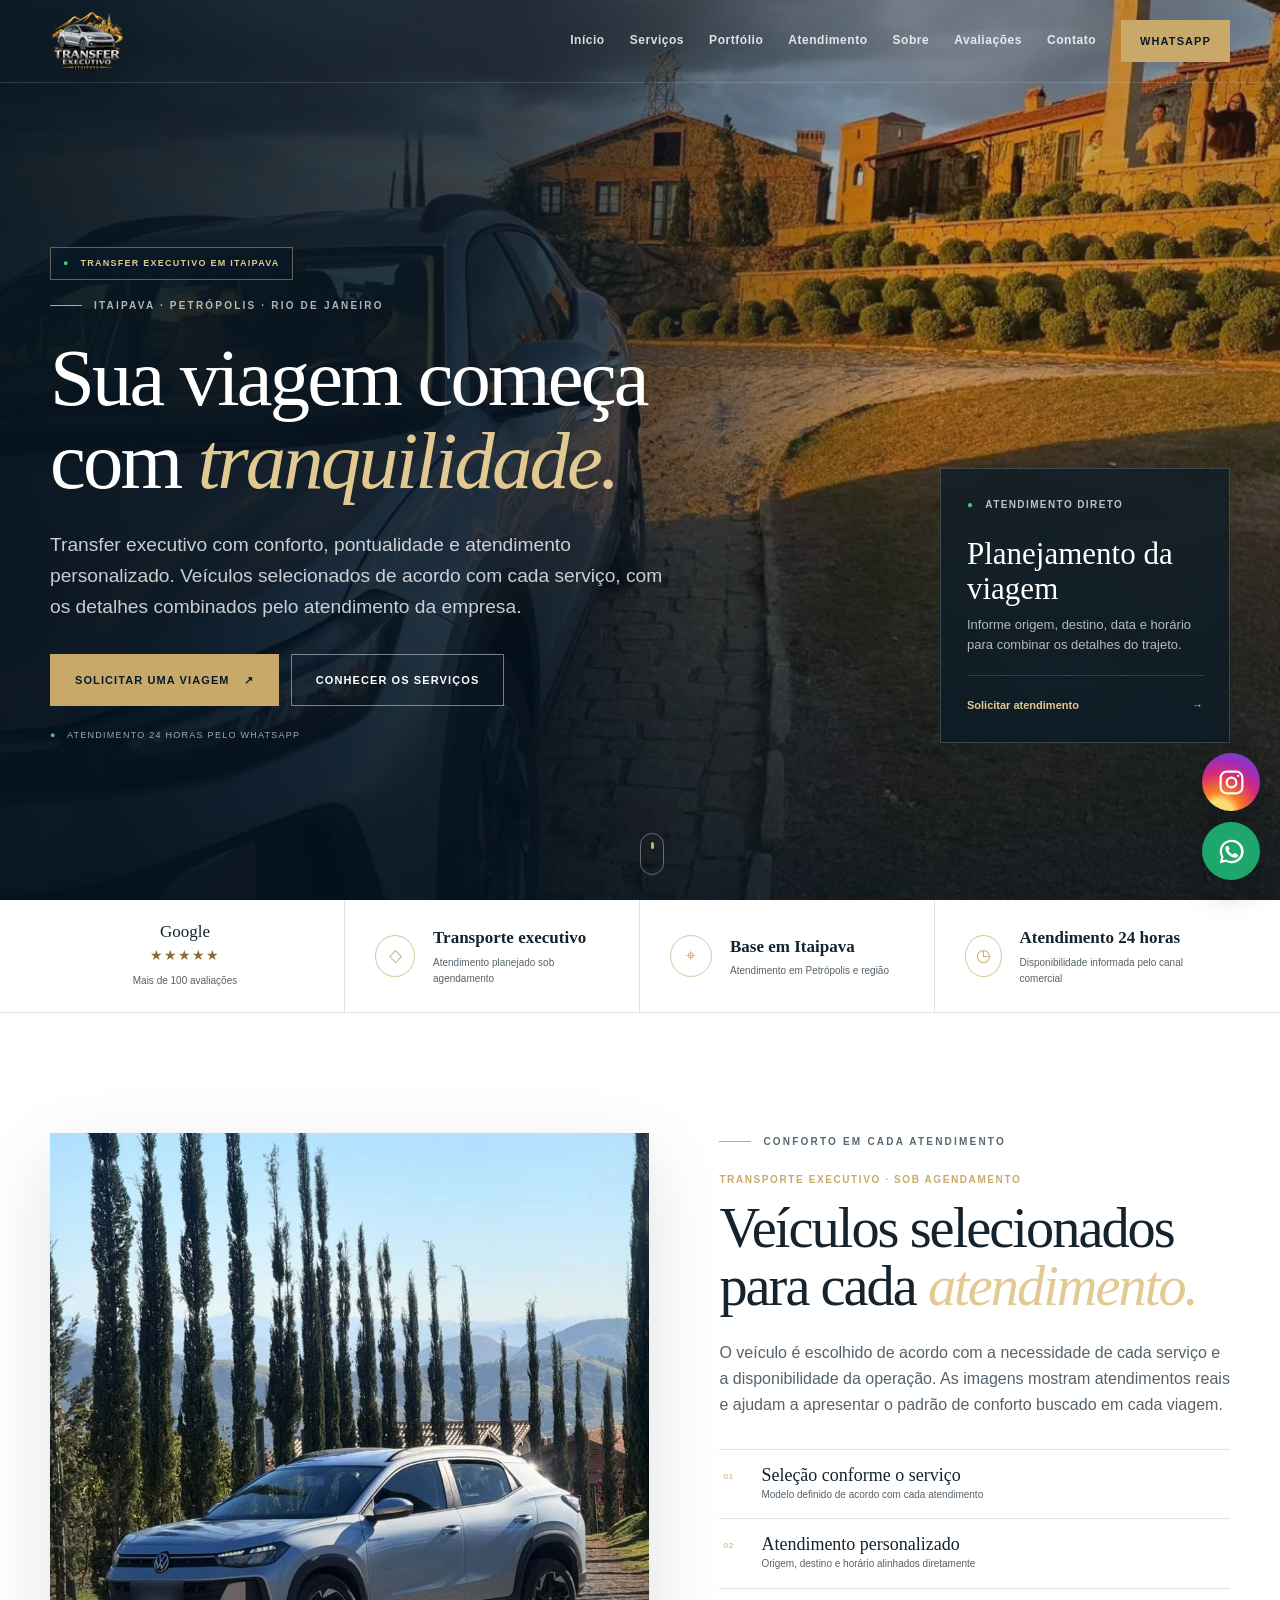
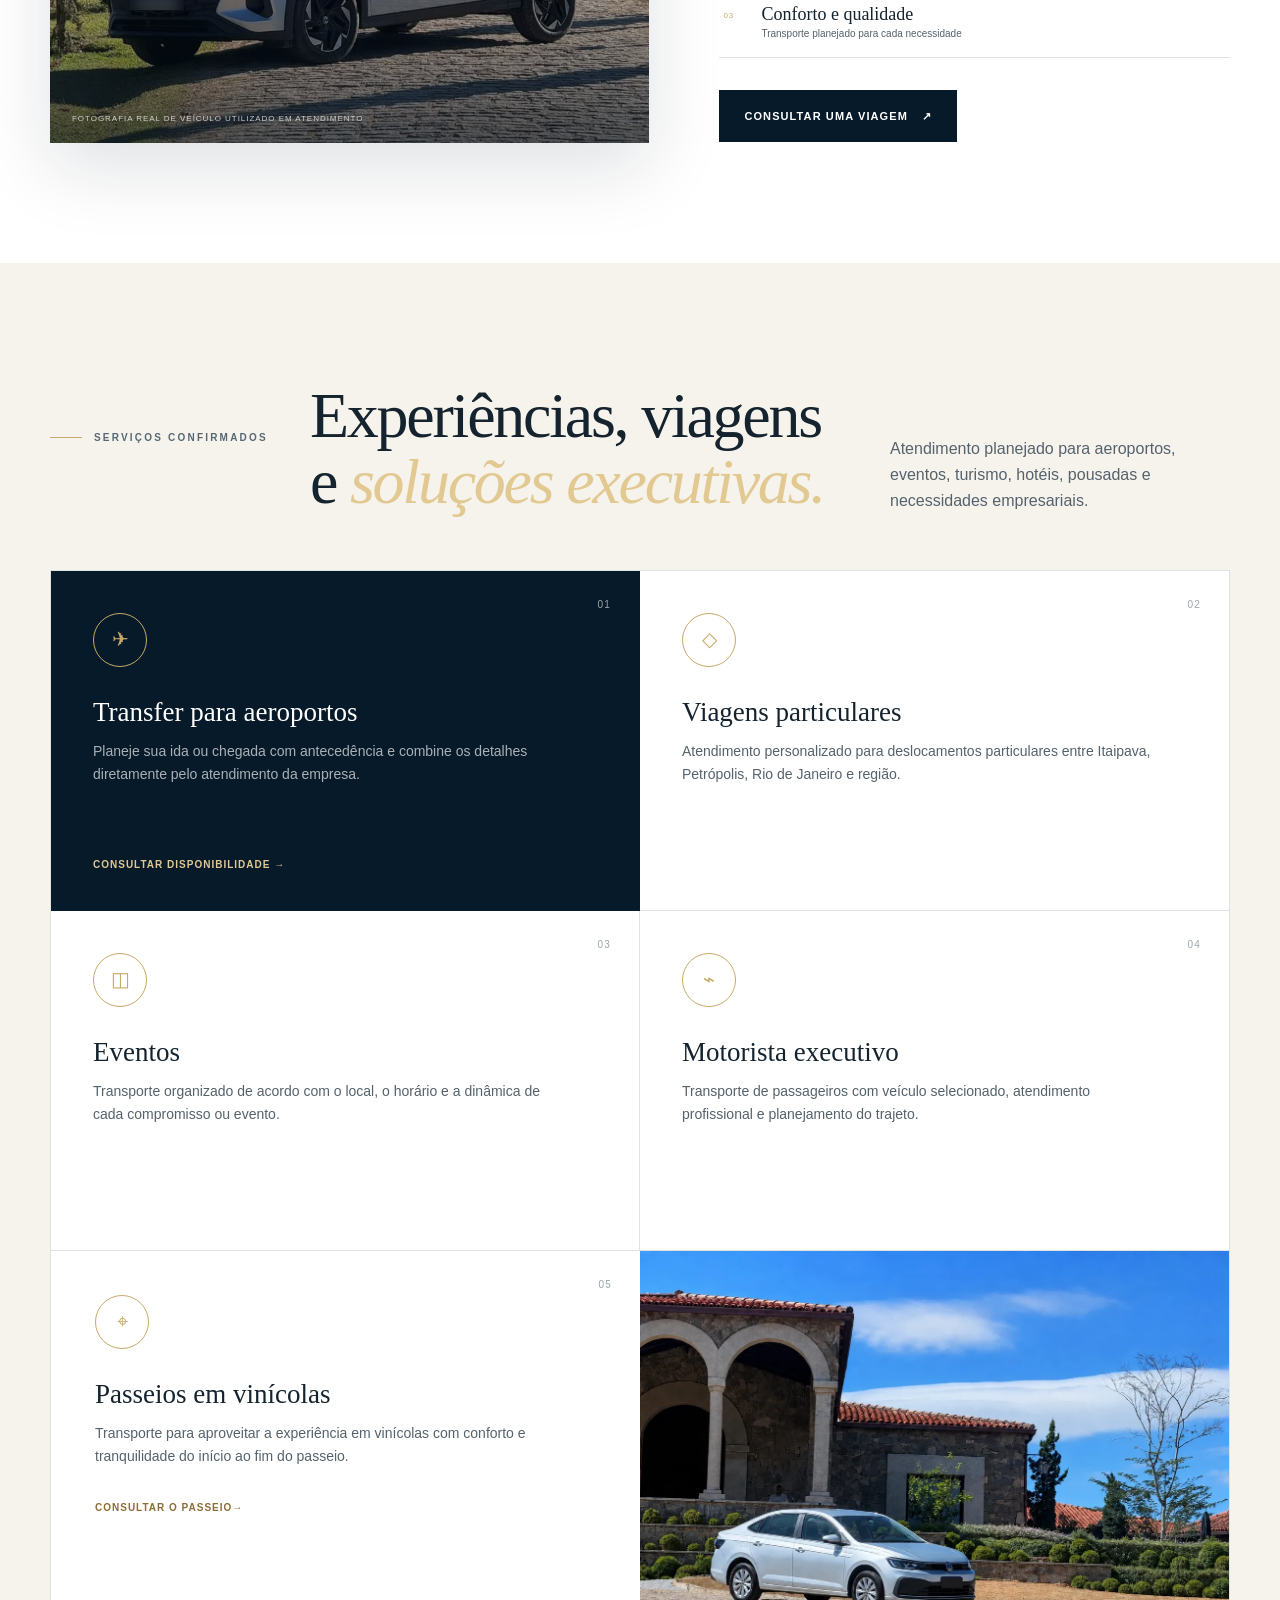
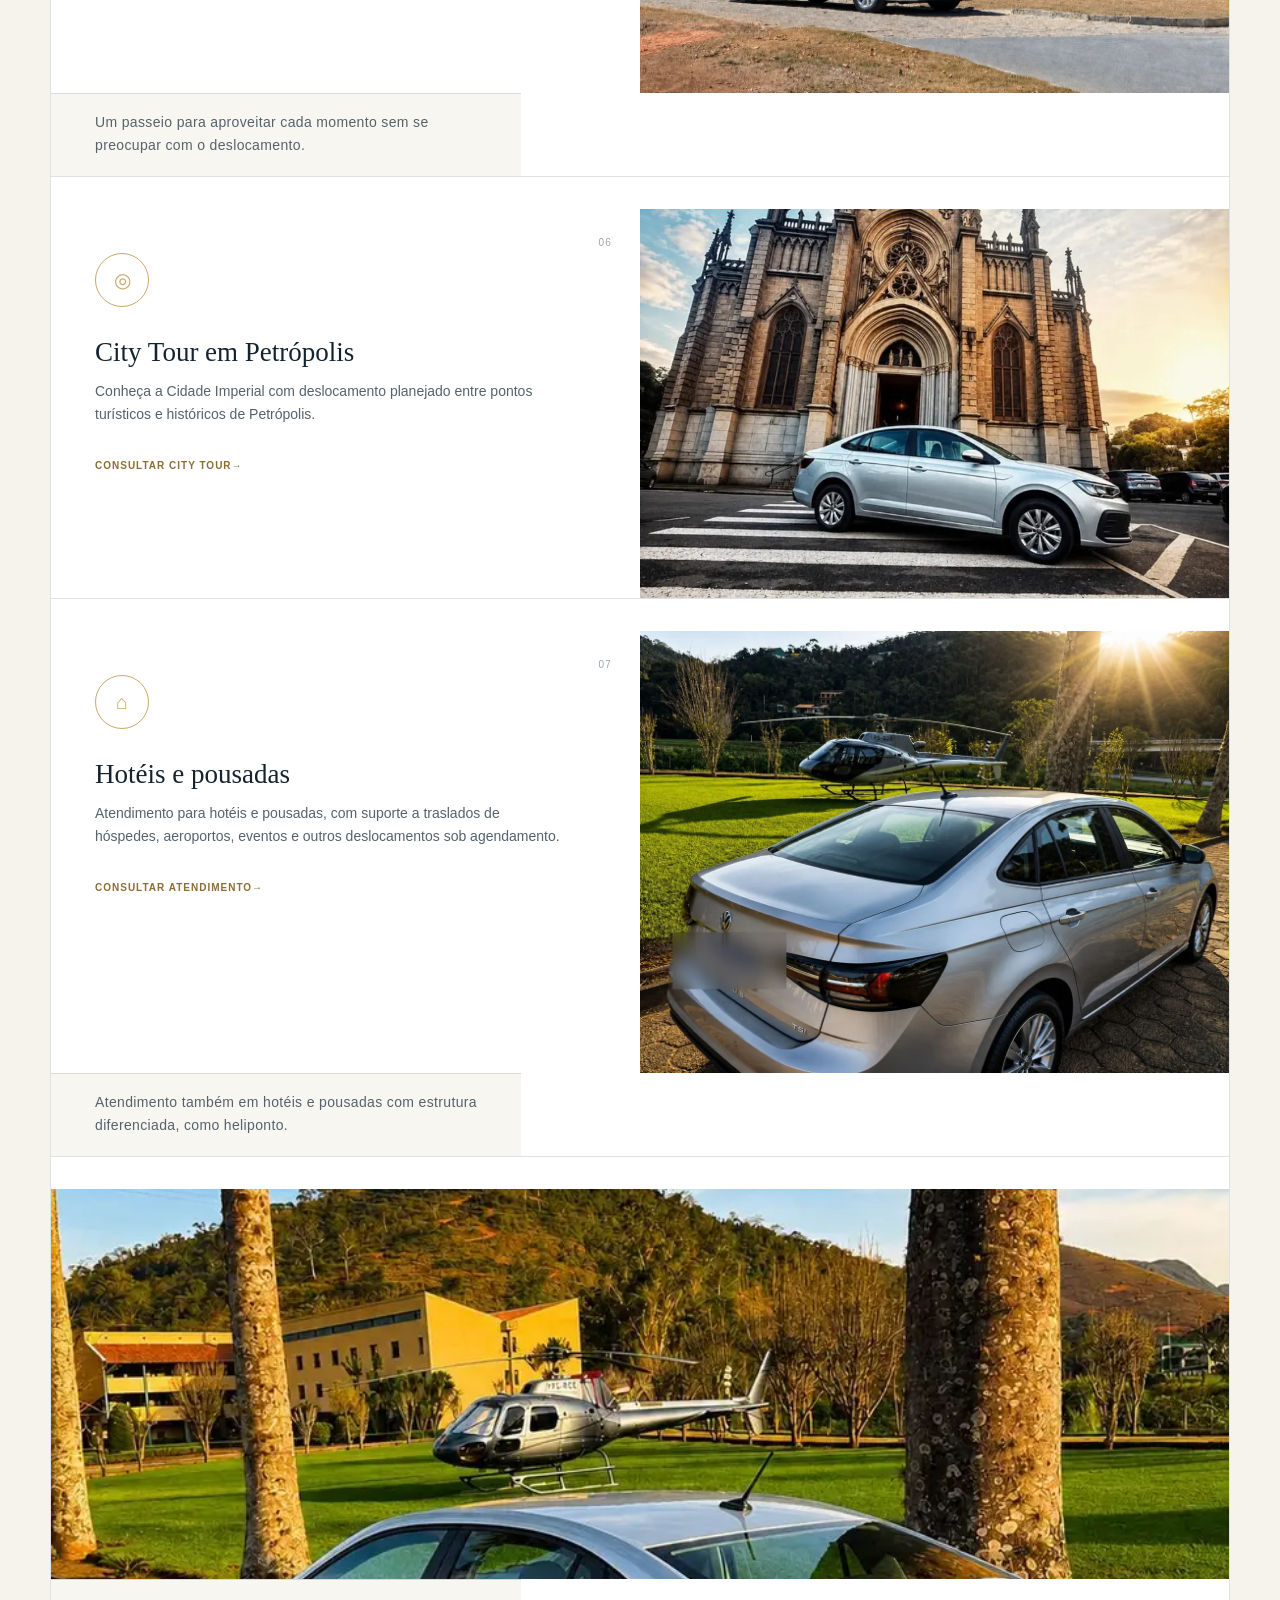
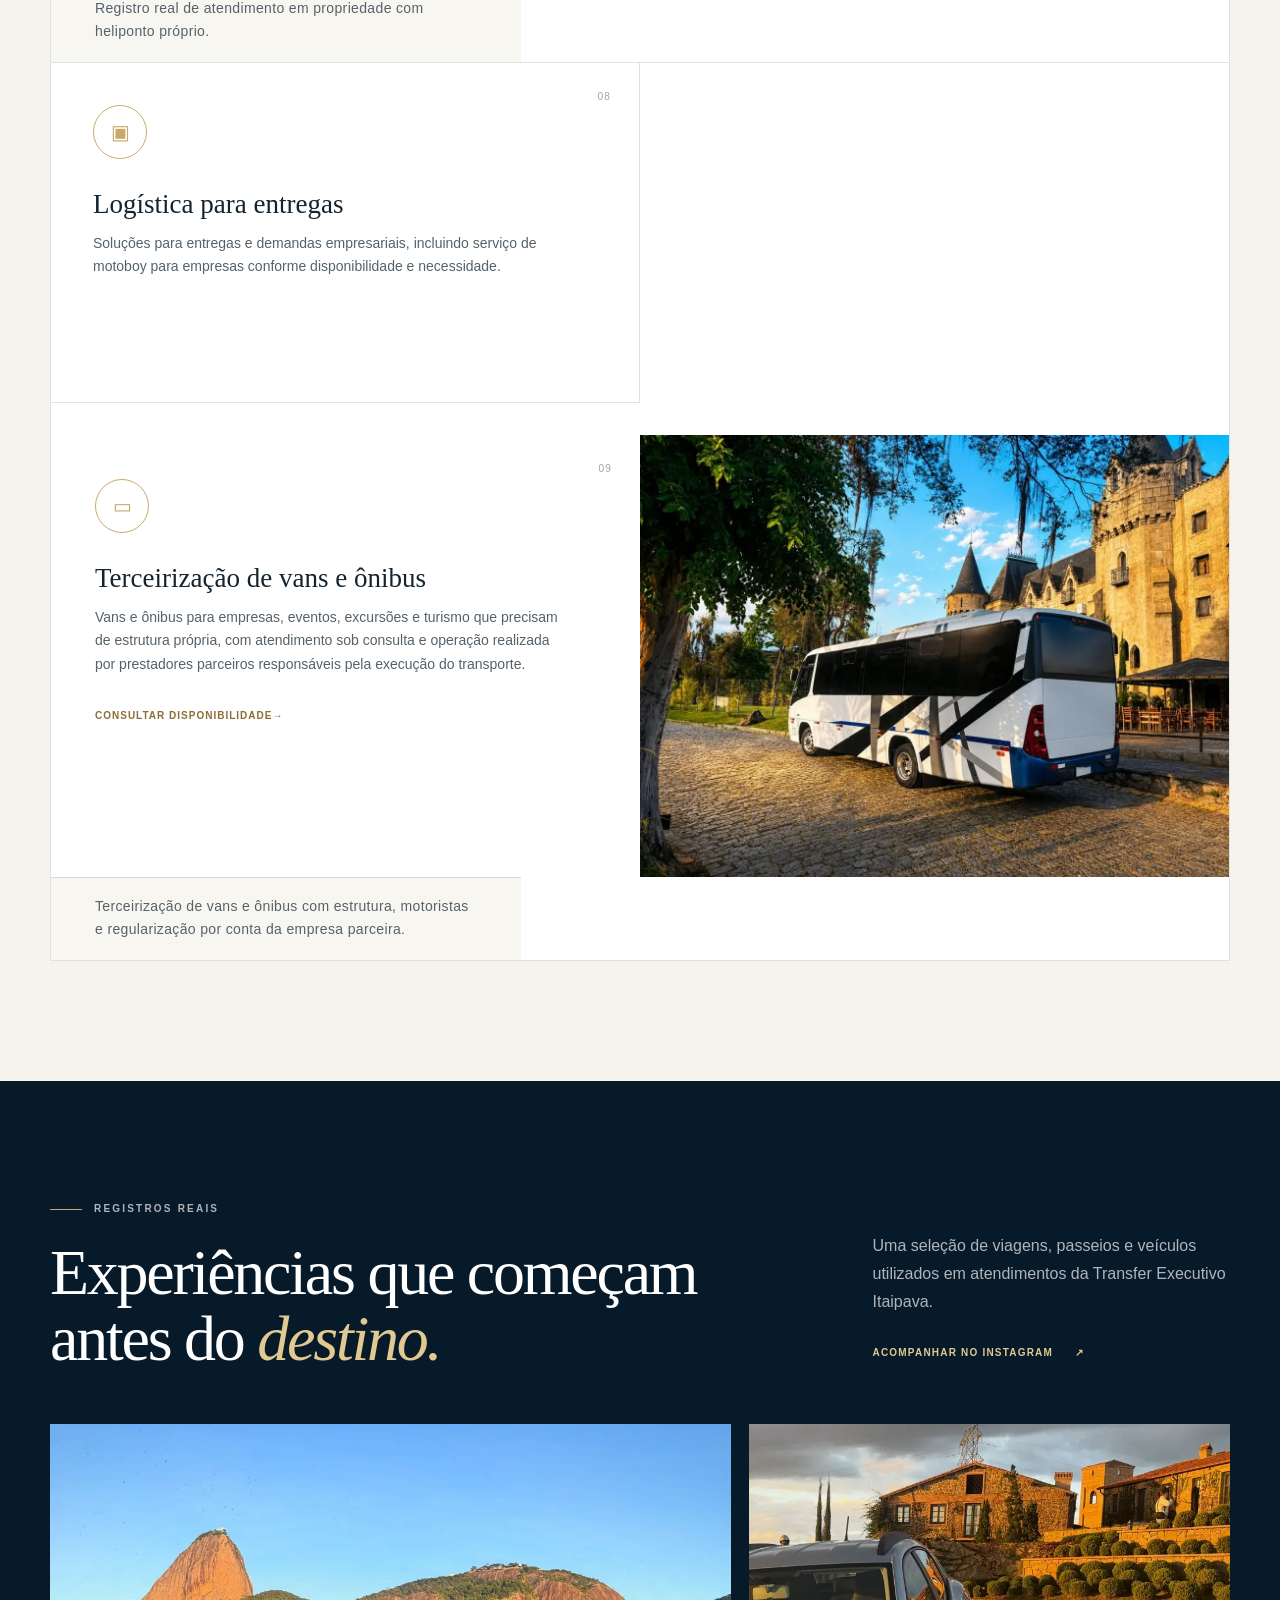
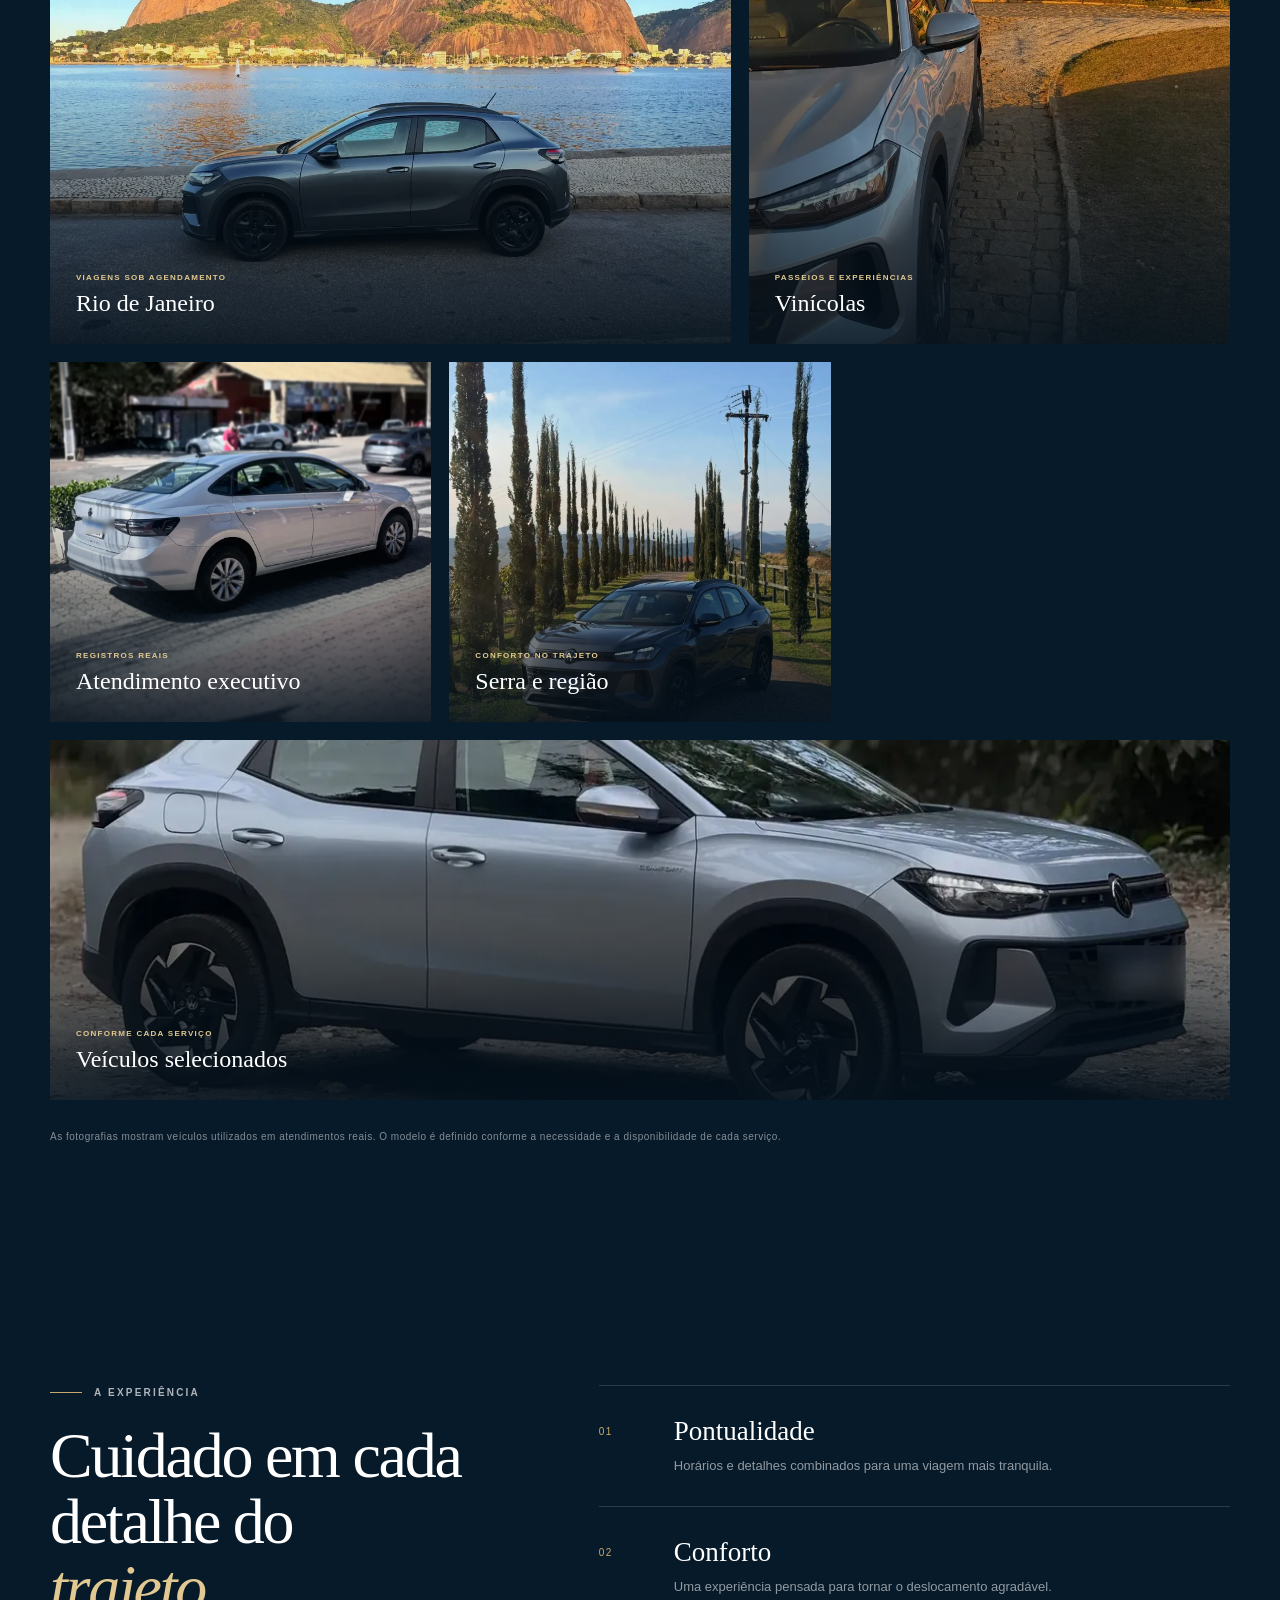
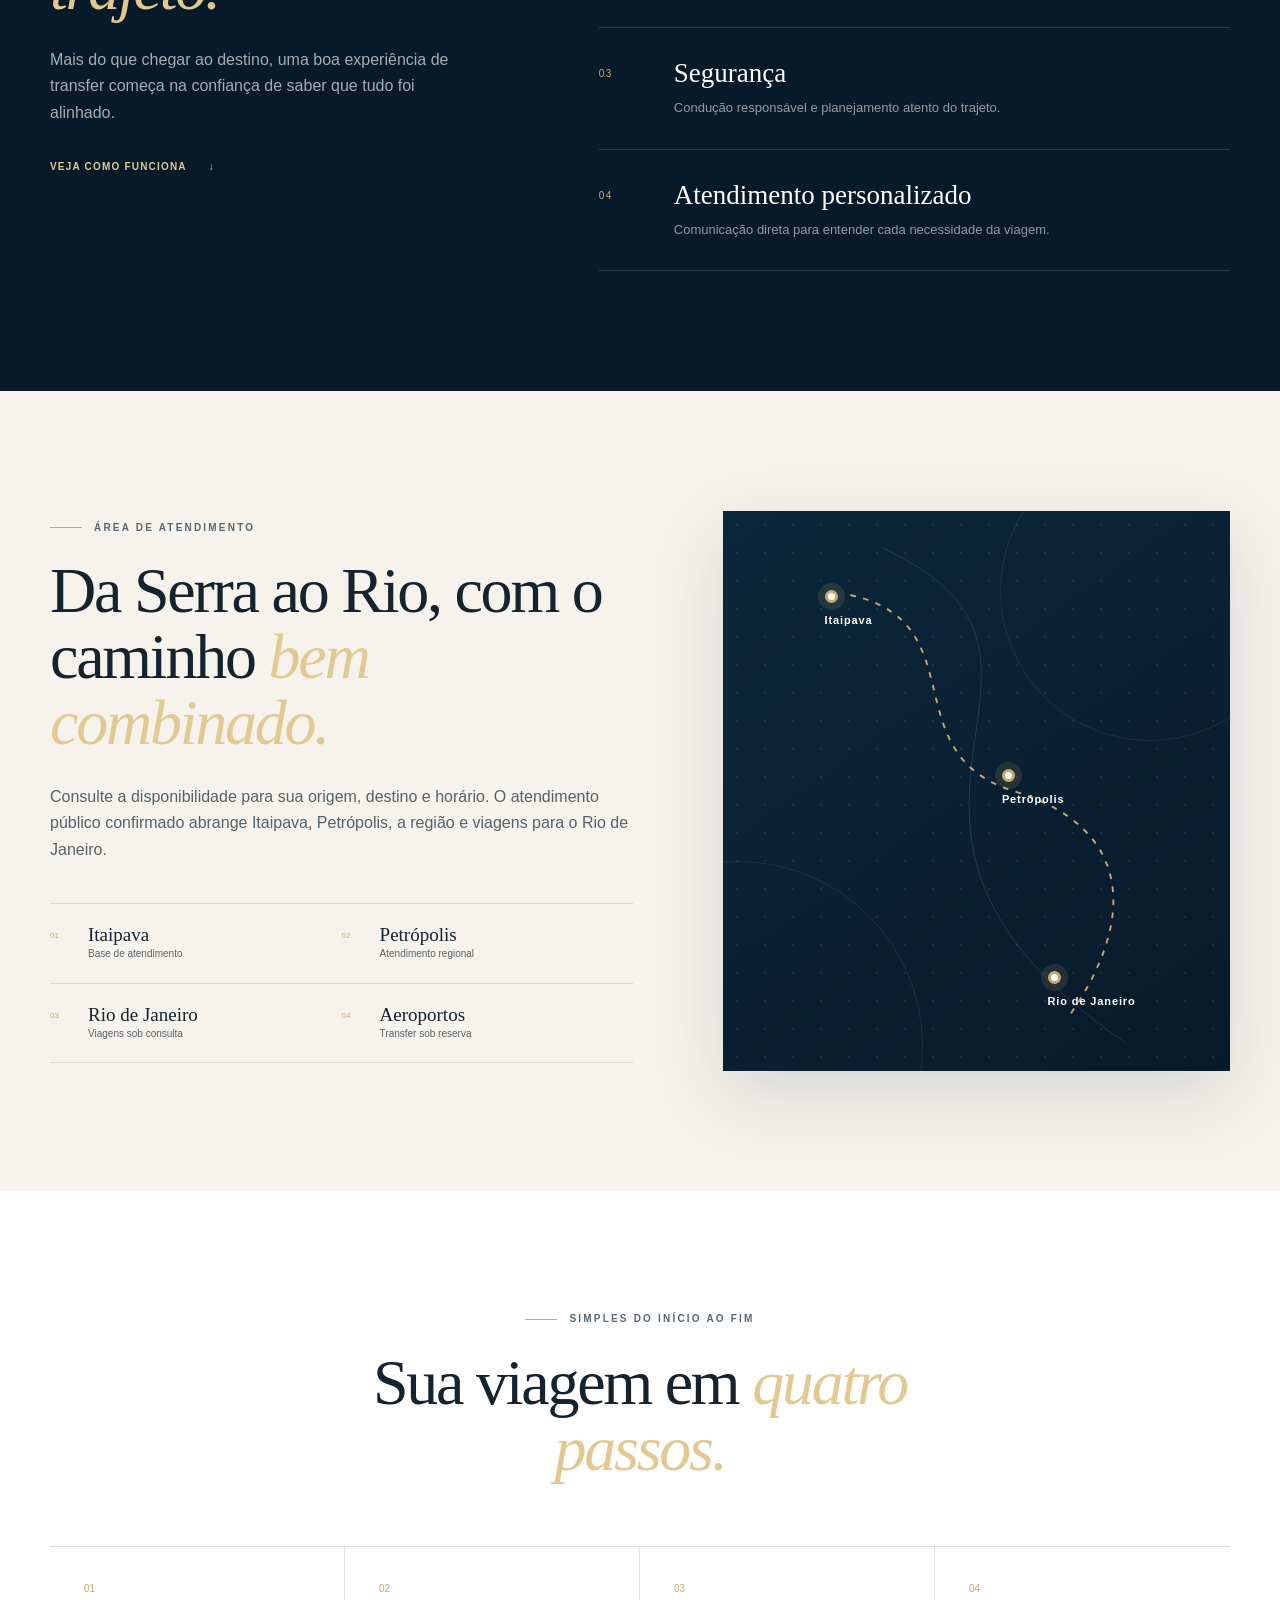
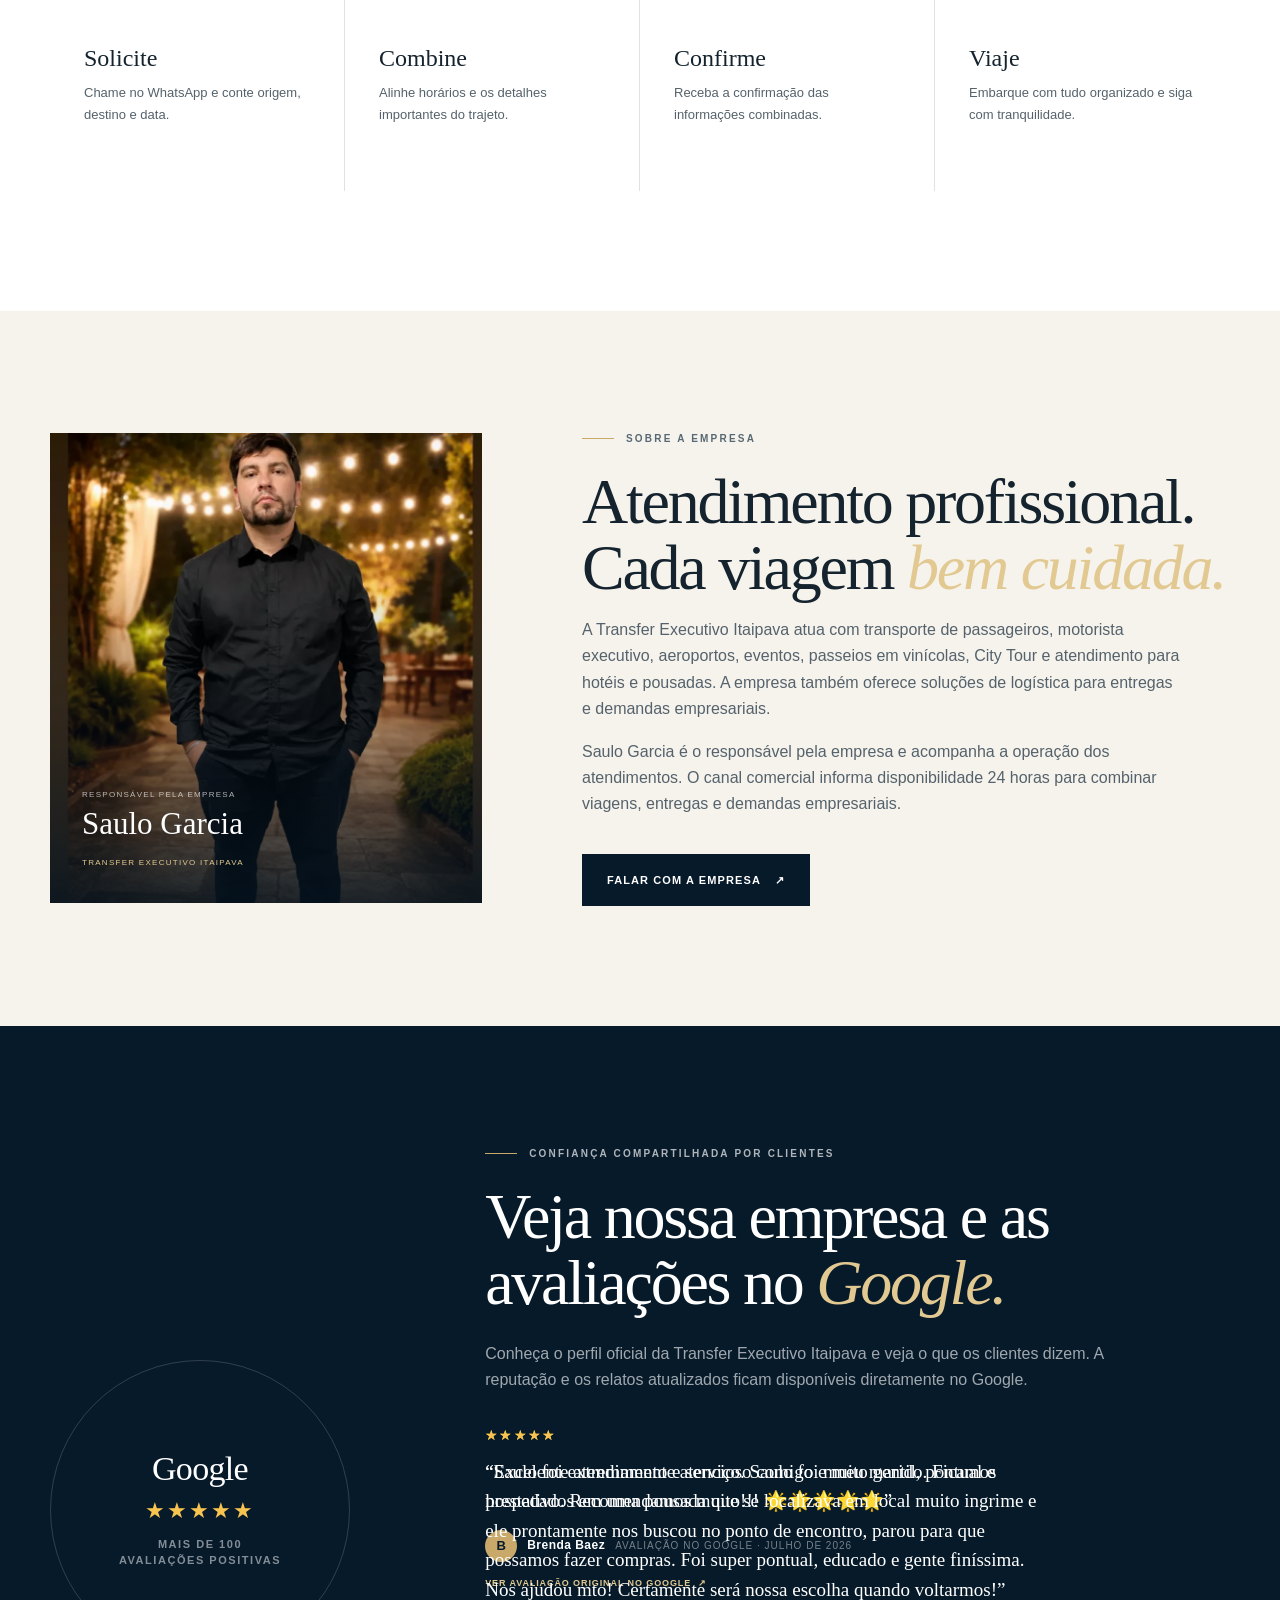
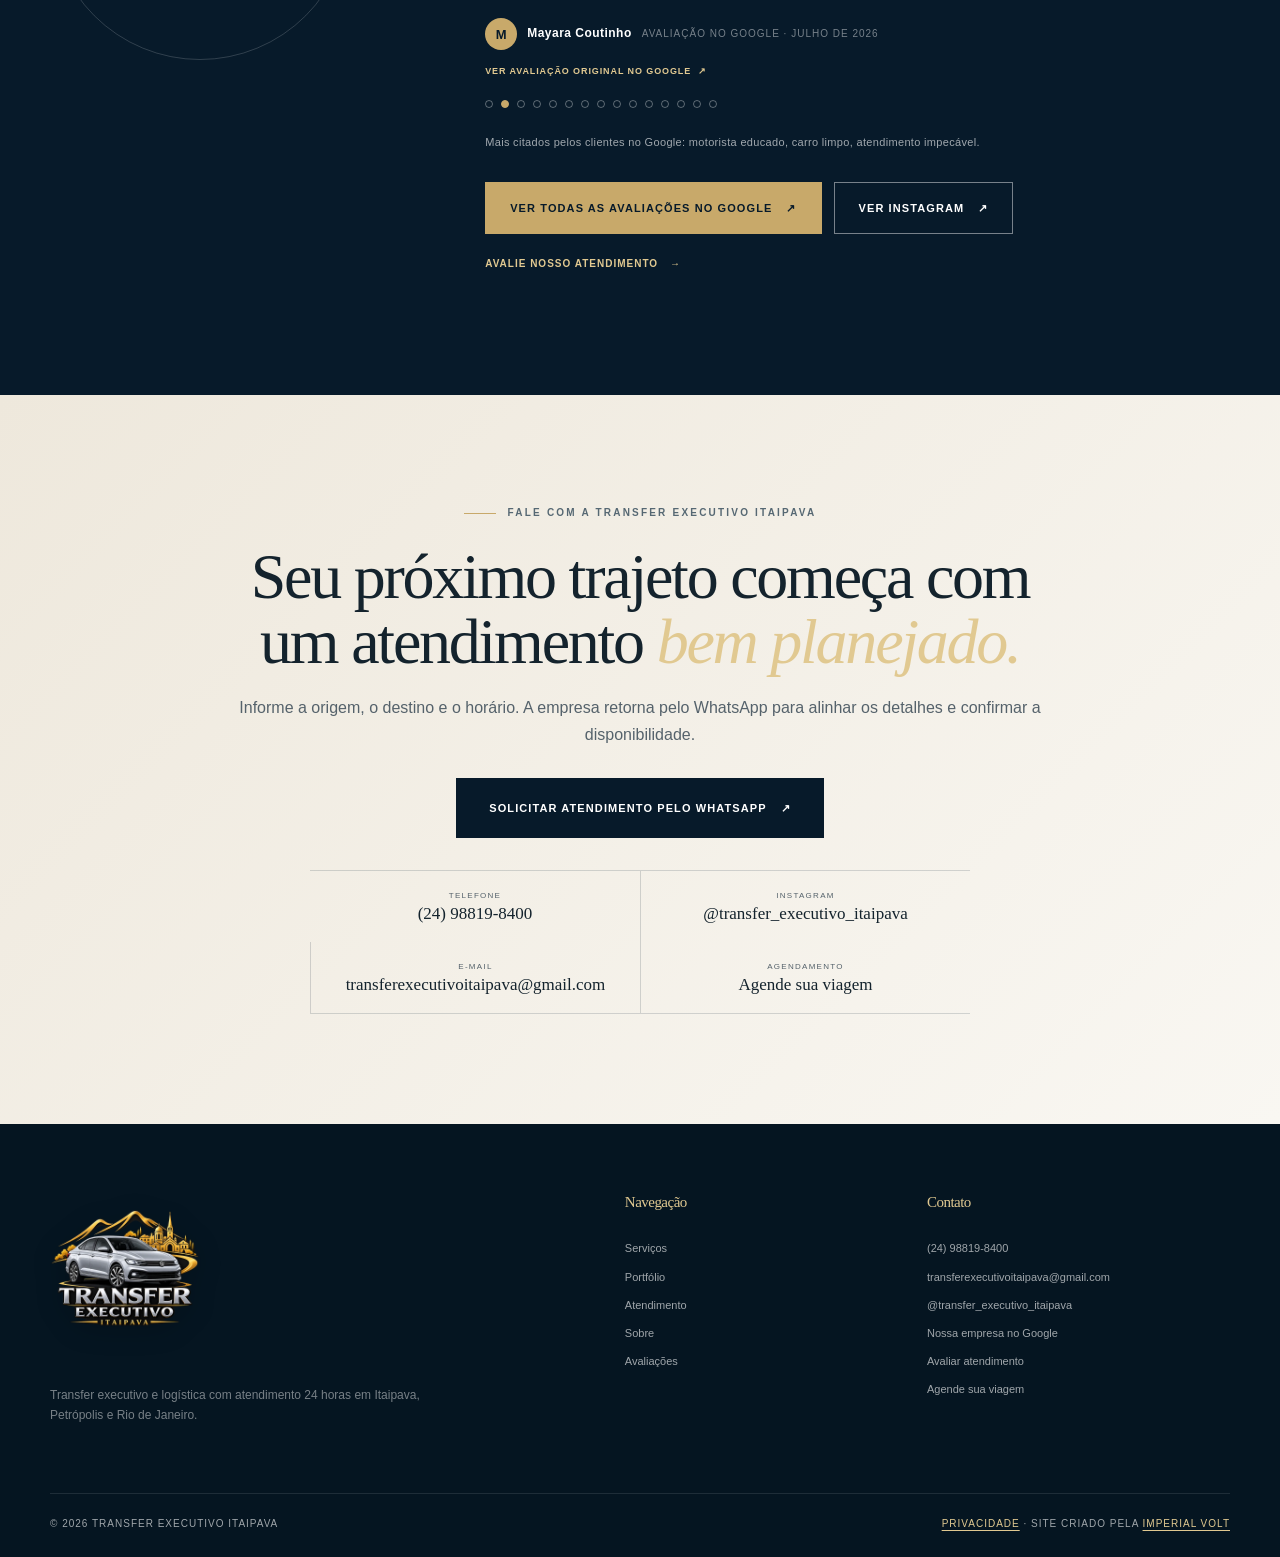
==== commit e6b4ec1a: "feat(saulo): cria Aviso de Privacidade (sem cookies/tracking/formulario) Pagina /privacidade.html cr" ====
--- a/index.html
+++ b/index.html
@@ -34,14 +34,6 @@
     "image": "https://transfer-executivo-itaipava.transferexecutivo.workers.dev/assets/og-transfer-executivo-itaipava.jpg",
     "description": "Serviço de transfer e motorista executivo em Itaipava e Petrópolis, com atendimento 24 horas, aeroportos, passeios em vinícolas, viagens ao Rio de Janeiro e logística de entregas.",
     "openingHours": "Mo-Su 00:00-23:59",
-    "address": {
-      "@type": "PostalAddress",
-      "streetAddress": "Estrada União e Indústria, 11000",
-      "addressLocality": "Petrópolis",
-      "addressRegion": "RJ",
-      "postalCode": "25730-735",
-      "addressCountry": "BR"
-    },
     "areaServed": ["Itaipava", "Petrópolis", "Rio de Janeiro"],
     "sameAs": [
       "https://www.instagram.com/transfer_executivo_itaipava/",
@@ -537,7 +529,7 @@
       <div><h2>Navegação</h2><a href="#servicos">Serviços</a><a href="#portfolio">Portfólio</a><a href="#atendimento">Atendimento</a><a href="#sobre">Sobre</a><a href="#avaliacoes">Avaliações</a></div>
       <div><h2>Contato</h2><a href="tel:+5524988198400">(24) 98819-8400</a><a href="mailto:transferexecutivoitaipava@gmail.com">transferexecutivoitaipava@gmail.com</a><a href="https://www.instagram.com/transfer_executivo_itaipava/" target="_blank" rel="noopener">@transfer_executivo_itaipava</a><a href="https://www.google.com/maps/search/?api=1&amp;query=Transfer+Executivo+Itaipava&amp;query_place_id=ChIJxXIiDsYJIyoRZ_25z6F_Njs" target="_blank" rel="noopener">Nossa empresa no Google</a><a href="https://g.page/r/CWf9uc-hfzY7EBM/review" target="_blank" rel="noopener">Avaliar atendimento</a><a href="https://wa.me/5524988198400?text=Ol%C3%A1%21%20Encontrei%20a%20Transfer%20Executivo%20Itaipava%20pelo%20site%20e%20gostaria%20de%20agendar%20uma%20viagem.%0A%0AOrigem%3A%0ADestino%3A%0AData%3A%0AHor%C3%A1rio%3A%0AN%C3%BAmero%20de%20passageiros%3A%0A%0APode%20me%20informar%20a%20disponibilidade%20e%20o%20valor%2C%20por%20favor%3F" target="_blank" rel="noopener">Agende sua viagem</a></div>
     </div>
-    <div class="shell footer-bottom"><p>© <span data-year>2026</span> Transfer Executivo Itaipava</p><p class="site-credit">Site criado pela <a href="https://imperialvolt.com/" target="_blank" rel="noopener" aria-label="Conhecer a Imperial Volt">Imperial Volt</a></p></div>
+    <div class="shell footer-bottom"><p>© <span data-year>2026</span> Transfer Executivo Itaipava</p><p class="site-credit"><a href="./privacidade.html">Privacidade</a> · Site criado pela <a href="https://imperialvolt.com/" target="_blank" rel="noopener" aria-label="Conhecer a Imperial Volt">Imperial Volt</a></p></div>
   </footer>
 
   <div class="social-float" aria-label="Acessos rápidos">
--- a/styles.css
+++ b/styles.css
@@ -3,7 +3,7 @@
 .site-header{position:fixed;inset:0 0 auto;z-index:100;color:#fff;border-bottom:1px solid rgba(255,255,255,.14);transition:background .3s,box-shadow .3s}.site-header.is-scrolled,.site-header.menu-active{background:rgba(7,26,42,.97);box-shadow:0 10px 35px rgba(0,0,0,.16);backdrop-filter:blur(12px)}.header-inner{height:82px;display:flex;align-items:center;justify-content:space-between}.brand{display:inline-flex;align-items:center;gap:12px}.brand-mark{width:42px;height:42px;border:1px solid var(--gold);display:grid;place-items:center;color:var(--gold-light);font:700 14px/1 var(--serif);letter-spacing:.08em;clip-path:polygon(50% 0,100% 50%,50% 100%,0 50%)}.brand-copy{display:flex;flex-direction:column;line-height:1.2}.brand-copy strong{font:600 16px/1.2 var(--serif);letter-spacing:.025em}.brand-copy small{text-transform:uppercase;letter-spacing:.18em;font-size:8px;color:rgba(255,255,255,.7);margin-top:4px}.main-nav{display:flex;align-items:center;gap:25px}.main-nav>a:not(.button){font-size:12px;font-weight:600;letter-spacing:.045em;color:rgba(255,255,255,.83);position:relative}.main-nav>a:not(.button)::after{content:"";position:absolute;left:0;right:100%;bottom:-7px;height:1px;background:var(--gold);transition:right .25s}.main-nav>a:not(.button):hover::after,.main-nav>a:not(.button):focus-visible::after{right:0}.menu-toggle{display:none;border:0;background:none;color:#fff;padding:8px;cursor:pointer}.menu-toggle i{display:block;width:24px;height:1px;background:currentColor;margin:5px;transition:.25s}
 .button{min-height:52px;padding:0 24px;display:inline-flex;align-items:center;justify-content:center;gap:14px;border:1px solid transparent;text-transform:uppercase;letter-spacing:.1em;font-size:11px;font-weight:750;transition:transform .2s,background .2s,border-color .2s,color .2s}.button:hover{transform:translateY(-2px)}.button:focus-visible,a:focus-visible,button:focus-visible{outline:3px solid #edcc81;outline-offset:4px}.button-small{min-height:42px;padding-inline:18px}.button-large{min-height:60px;padding-inline:32px}.button-gold{background:var(--gold);color:#071a2a}.button-gold:hover{background:var(--gold-light)}.button-ghost{border-color:rgba(255,255,255,.45);color:#fff}.button-ghost:hover{background:rgba(255,255,255,.1);border-color:#fff}.button-navy{background:var(--navy);color:#fff}.button-navy:hover{background:var(--navy-2)}
 .hero{min-height:760px;height:100svh;position:relative;color:#fff;display:grid;align-items:center;overflow:hidden;background:var(--navy)}.hero-media{position:absolute;inset:0;background:url("./assets/serra-executiva.webp") center/cover no-repeat;transform:scale(1.015)}.hero-overlay{position:absolute;inset:0;background:linear-gradient(90deg,rgba(4,18,30,.94) 0%,rgba(4,18,30,.76) 41%,rgba(4,18,30,.2) 72%,rgba(4,18,30,.26) 100%),linear-gradient(0deg,rgba(4,18,30,.58),transparent 42%)}.hero-inner{position:relative;z-index:2;display:grid;grid-template-columns:minmax(0,1fr) 290px;gap:70px;align-items:end;padding-top:90px}.hero-copy{max-width:720px}.eyebrow{margin:0 0 22px;display:flex;align-items:center;gap:12px;color:#566873;text-transform:uppercase;letter-spacing:.22em;font-size:10px;font-weight:750}.eyebrow>span{width:32px;height:1px;background:var(--gold)}.eyebrow-light{color:rgba(255,255,255,.68)}h1,h2{margin:0;font-family:var(--serif);font-weight:400;letter-spacing:-.035em;line-height:1.03}h1{font-size:clamp(52px,6.3vw,90px);max-width:800px}h1 em,h2 em{font-weight:400;color:var(--gold-light)}.hero-lead{max-width:620px;margin:28px 0 32px;font-size:clamp(16px,1.5vw,20px);line-height:1.6;color:rgba(255,255,255,.78)}.hero-actions{display:flex;flex-wrap:wrap;gap:12px}.hero-note{margin:22px 0 0;text-transform:uppercase;letter-spacing:.14em;font-size:9px;color:rgba(255,255,255,.62)}.hero-note span{color:#42c67a;margin-right:7px}.hero-trust{padding:28px 26px;background:rgba(8,27,41,.7);border:1px solid rgba(255,255,255,.18);backdrop-filter:blur(10px);box-shadow:var(--shadow)}.hero-trust-label{font-size:10px;font-weight:750;letter-spacing:.14em;text-transform:uppercase;color:rgba(255,255,255,.72)}.hero-trust-label span{color:#42c67a;margin-right:7px}.rating-row{display:flex;align-items:center;gap:14px;margin:16px 0}.rating-row>strong{font:400 52px/1 var(--serif)}.rating-row>div{display:flex;flex-direction:column}.stars{color:#f6c44f;letter-spacing:.05em;font-size:15px}.rating-row small{font-size:9px;color:rgba(255,255,255,.58);text-transform:uppercase;letter-spacing:.12em;margin-top:3px}.hero-trust hr{border:0;border-top:1px solid rgba(255,255,255,.15);margin:20px 0}.hero-trust p{margin:0 0 15px;color:rgba(255,255,255,.69);font-size:13px}.hero-trust p strong{display:block;color:#fff;font:400 25px var(--serif)}.hero-trust a{display:flex;justify-content:space-between;color:var(--gold-light);font-size:11px;font-weight:700}.rating-date{display:block;margin-top:16px;color:rgba(255,255,255,.42);font-size:8px;line-height:1.45}.image-note{position:absolute;right:18px;bottom:16px;z-index:2;color:rgba(255,255,255,.48);font-size:8px;text-transform:uppercase;letter-spacing:.15em}.scroll-cue{position:absolute;z-index:3;bottom:25px;left:50%;width:24px;height:42px;border:1px solid rgba(255,255,255,.35);border-radius:20px;display:grid;place-items:start center;padding-top:8px}.scroll-cue span{width:3px;height:7px;border-radius:5px;background:var(--gold);animation:scroll 1.8s infinite}@keyframes scroll{0%{transform:translateY(0);opacity:1}80%{transform:translateY(15px);opacity:0}100%{opacity:0}}
-.trust-strip{background:#fff;border-bottom:1px solid var(--line)}.trust-grid{min-height:112px;display:grid;grid-template-columns:repeat(4,1fr)}.trust-grid>div{display:flex;align-items:center;gap:18px;padding:22px 30px;border-right:1px solid var(--line)}.trust-grid>div:first-child,.trust-grid>a:first-child{padding-left:0}.trust-grid>div:last-child{border:0}.trust-google{display:flex;flex-direction:column;align-items:center;justify-content:center;gap:4px;padding:22px 24px;border-right:1px solid var(--line);text-decoration:none;color:inherit}.trust-google strong{font:400 20px/1 var(--serif)}.trust-google-stars{color:var(--gold);font-size:14px;letter-spacing:.06em}.trust-google small{color:var(--muted);font-size:10px;text-align:center}.trust-google:hover strong{text-decoration:underline;text-underline-offset:3px}.trust-icon{width:42px;height:42px;display:grid;place-items:center;color:var(--gold);border:1px solid #d9c79f;border-radius:50%;font-size:17px}.trust-grid p{margin:0;display:flex;flex-direction:column}.trust-grid strong{font-family:var(--serif);font-size:17px}.trust-grid small{color:var(--muted);font-size:10px;margin-top:2px}
+.trust-strip{background:#fff;border-bottom:1px solid var(--line)}.trust-grid{min-height:112px;display:grid;grid-template-columns:repeat(4,1fr)}.trust-grid>div{display:flex;align-items:center;gap:18px;padding:22px 30px;border-right:1px solid var(--line)}.trust-grid>div:first-child,.trust-grid>a:first-child{padding-left:0}.trust-grid>div:last-child{border:0}.trust-google{display:flex;flex-direction:column;align-items:center;justify-content:center;gap:4px;padding:22px 24px;border-right:1px solid var(--line);text-decoration:none;color:inherit}.trust-google strong{font:400 20px/1 var(--serif)}.trust-google-stars{color:#8c6d35;font-size:14px;letter-spacing:.06em}.trust-google small{color:var(--muted);font-size:10px;text-align:center}.trust-google:hover strong{text-decoration:underline;text-underline-offset:3px}.trust-icon{width:42px;height:42px;display:grid;place-items:center;color:var(--gold);border:1px solid #d9c79f;border-radius:50%;font-size:17px}.trust-grid p{margin:0;display:flex;flex-direction:column}.trust-grid strong{font-family:var(--serif);font-size:17px}.trust-grid small{color:var(--muted);font-size:10px;margin-top:2px}
 .section{padding:120px 0}.section-heading{display:grid;grid-template-columns:220px 1fr;gap:40px;margin-bottom:55px}.section-heading h2,.coverage h2,.process h2,.about h2,.reviews h2,.final-cta h2{font-size:clamp(40px,5vw,64px)}.section-heading>div{display:grid;grid-template-columns:minmax(0,1fr) 340px;gap:55px;align-items:end}.section-heading p:last-child{color:var(--muted);margin:0}.service-grid{display:grid;grid-template-columns:repeat(2,1fr);background:#fff;border:1px solid var(--line)}.service-card{min-height:340px;padding:42px;position:relative;border-right:1px solid var(--line);border-bottom:1px solid var(--line);transition:background .3s,transform .3s}.service-card:nth-child(2n){border-right:0}.service-card:nth-child(n+3){border-bottom:0}.service-card:hover{background:#fbfaf7}.service-card-featured{background:var(--navy);color:#fff}.service-card-featured:hover{background:var(--navy-2)}.card-number{position:absolute;top:26px;right:28px;color:#9ca6ab;font-size:10px;letter-spacing:.12em}.line-icon{width:54px;height:54px;border:1px solid var(--gold);border-radius:50%;display:grid;place-items:center;color:var(--gold);font-size:20px}.service-card h3{margin:30px 0 12px;font:400 27px var(--serif)}.service-card p{margin:0;max-width:470px;color:var(--muted);font-size:14px}.service-card-featured p{color:rgba(255,255,255,.66)}.service-card a{position:absolute;left:42px;bottom:36px;color:var(--gold-light);font-size:10px;font-weight:700;text-transform:uppercase;letter-spacing:.1em}
 .experience{background:var(--navy);color:#fff}.experience-grid{display:grid;grid-template-columns:.8fr 1.2fr;gap:10vw}.experience-copy{position:sticky;top:120px;align-self:start}.experience-copy h2{font-size:clamp(42px,5vw,66px)}.experience-copy>p:not(.eyebrow){max-width:450px;color:rgba(255,255,255,.64);margin:26px 0}.text-link{display:inline-flex;gap:22px;color:var(--gold-light);text-transform:uppercase;letter-spacing:.12em;font-size:10px;font-weight:700}.benefit-list article{display:grid;grid-template-columns:55px 1fr;gap:20px;padding:30px 0;border-top:1px solid rgba(255,255,255,.14)}.benefit-list article:last-child{border-bottom:1px solid rgba(255,255,255,.14)}.benefit-list>article>span{color:var(--gold);font-size:10px;letter-spacing:.13em;margin-top:8px}.benefit-list h3{margin:0 0 8px;font:400 27px var(--serif)}.benefit-list p{margin:0;color:rgba(255,255,255,.56);font-size:13px}
 .coverage-grid{display:grid;grid-template-columns:1.07fr .93fr;gap:90px;align-items:center}.coverage-intro{color:var(--muted);max-width:650px;margin:28px 0 40px}.route-list{display:grid;grid-template-columns:1fr 1fr;border-top:1px solid var(--line)}.route-list>div{position:relative;padding:20px 12px 20px 38px;border-bottom:1px solid var(--line)}.route-list span{position:absolute;left:0;top:25px;font-size:8px;color:var(--gold)}.route-list strong,.route-list small{display:block}.route-list strong{font:400 19px var(--serif)}.route-list small{color:var(--muted);font-size:10px}.route-art{height:560px;position:relative;background:linear-gradient(145deg,#0c273b,#071a2a);overflow:hidden;box-shadow:var(--shadow)}.route-art::before{content:"";position:absolute;inset:0;background-image:radial-gradient(rgba(255,255,255,.08) 1px,transparent 1px);background-size:28px 28px}.route-art svg{position:absolute;inset:0;width:100%;height:100%}.route-art path{fill:none;stroke:var(--gold);stroke-width:2;stroke-dasharray:6 8}.route-art .route-path-soft{stroke:rgba(255,255,255,.12);stroke-width:1;stroke-dasharray:none}.route-point{position:absolute;z-index:2;color:#fff;font-size:11px;letter-spacing:.08em}.route-point i{display:block;width:13px;height:13px;border:3px solid var(--gold);background:#fff;border-radius:50%;box-shadow:0 0 0 7px rgba(200,169,106,.14);margin-bottom:8px}.point-one{left:20%;top:14%}.point-two{left:55%;top:46%}.point-three{left:64%;top:82%}.route-orbit{position:absolute;border:1px solid rgba(255,255,255,.08);border-radius:50%}.orbit-one{width:300px;height:300px;right:-70px;top:-70px}.orbit-two{width:370px;height:370px;left:-170px;bottom:-160px}
@@ -417,6 +417,55 @@
   }
 }
 
+/* SAULO-PRIVACIDADE-20260901 */
+.legal-page{
+  padding-top:140px;
+}
+
+.legal-content{
+  max-width:720px;
+}
+
+.legal-content h1{
+  font:400 44px/1.1 var(--serif);
+  margin:10px 0 6px;
+}
+
+.legal-content h2{
+  font:400 22px/1.3 var(--serif);
+  margin:36px 0 10px;
+}
+
+.legal-content p{
+  color:var(--ink);
+  line-height:1.7;
+  margin:0 0 8px;
+}
+
+.legal-updated{
+  color:var(--muted);
+  font-size:12px;
+}
+
+.legal-pending{
+  background:#f8f6f1;
+  border:1px solid var(--line);
+  border-radius:6px;
+  padding:14px 18px;
+  color:var(--muted);
+  font-size:13px;
+}
+
+@media(max-width:640px){
+  .legal-page{
+    padding-top:110px;
+  }
+
+  .legal-content h1{
+    font-size:34px;
+  }
+}
+
 /* SAULO-HOTEIS-POUSADAS-FOTO-20260830 */
 .hotel-card{
   grid-column:1/-1;
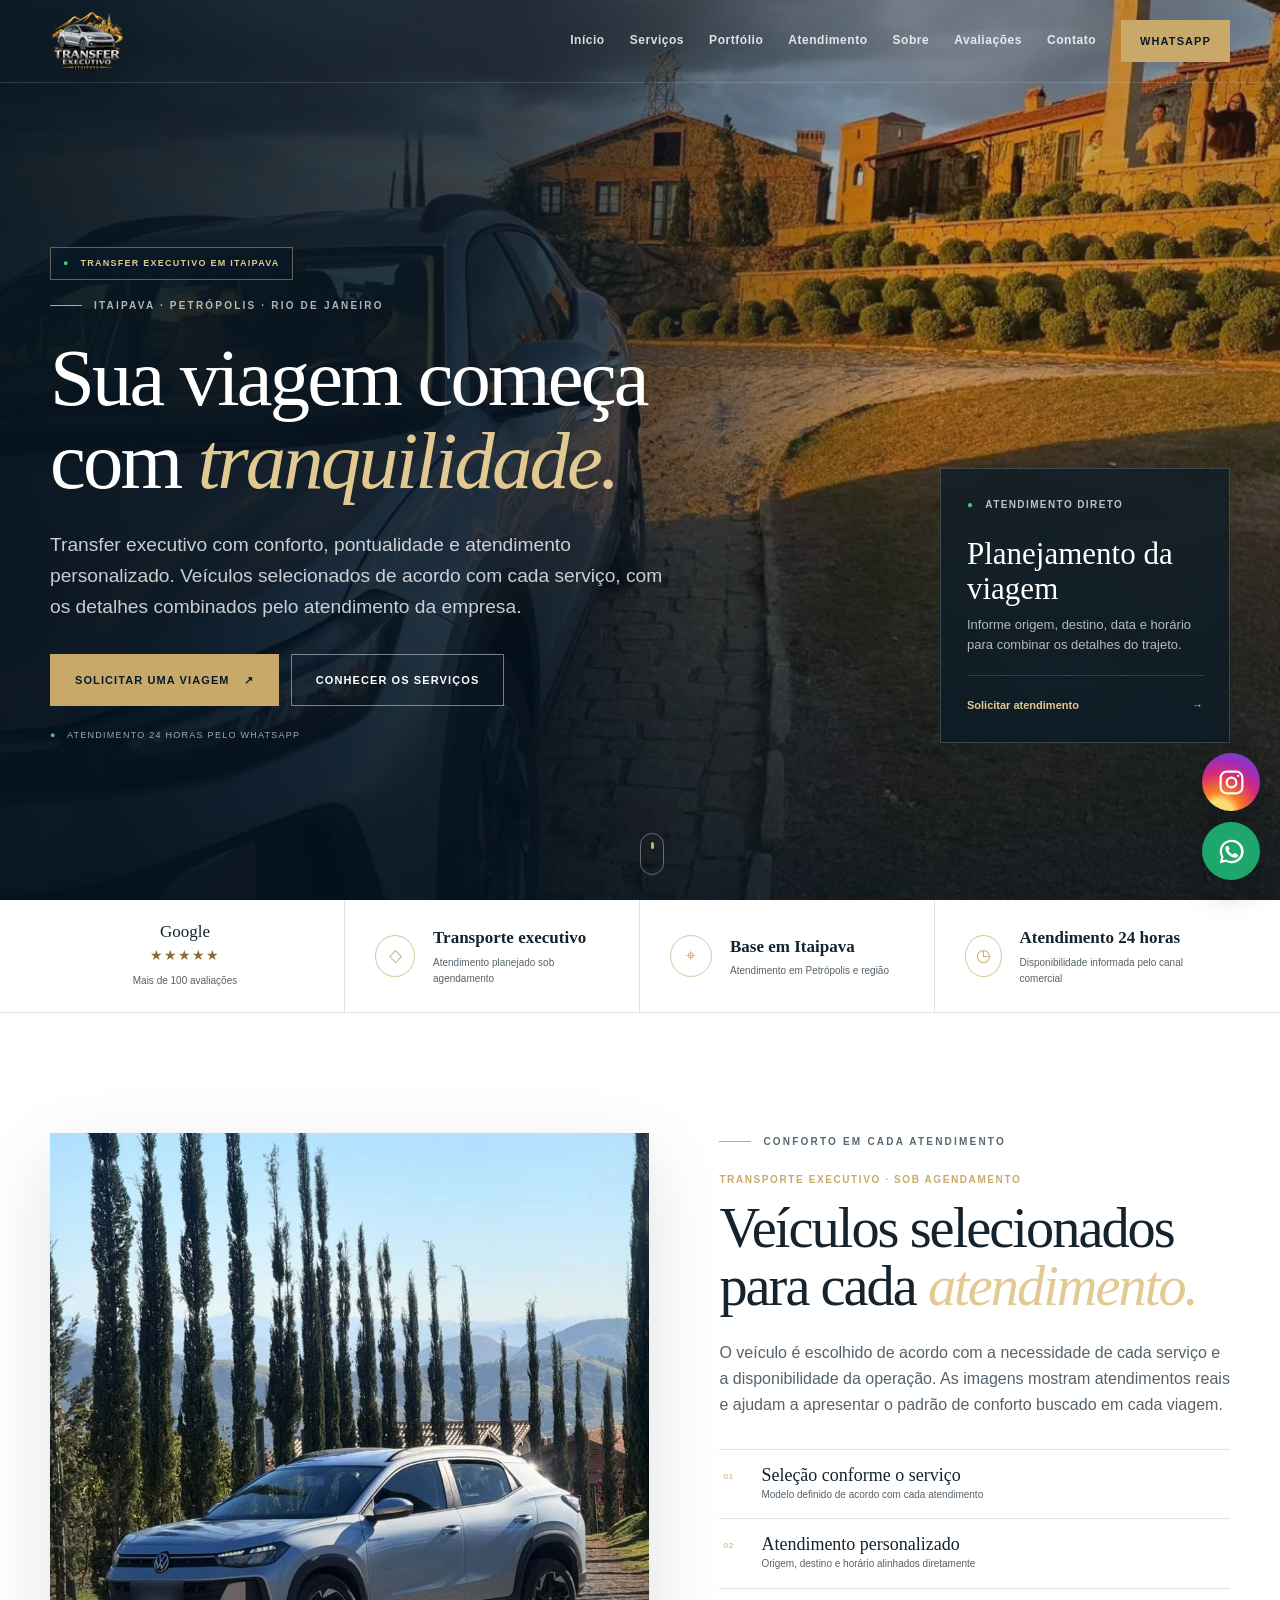
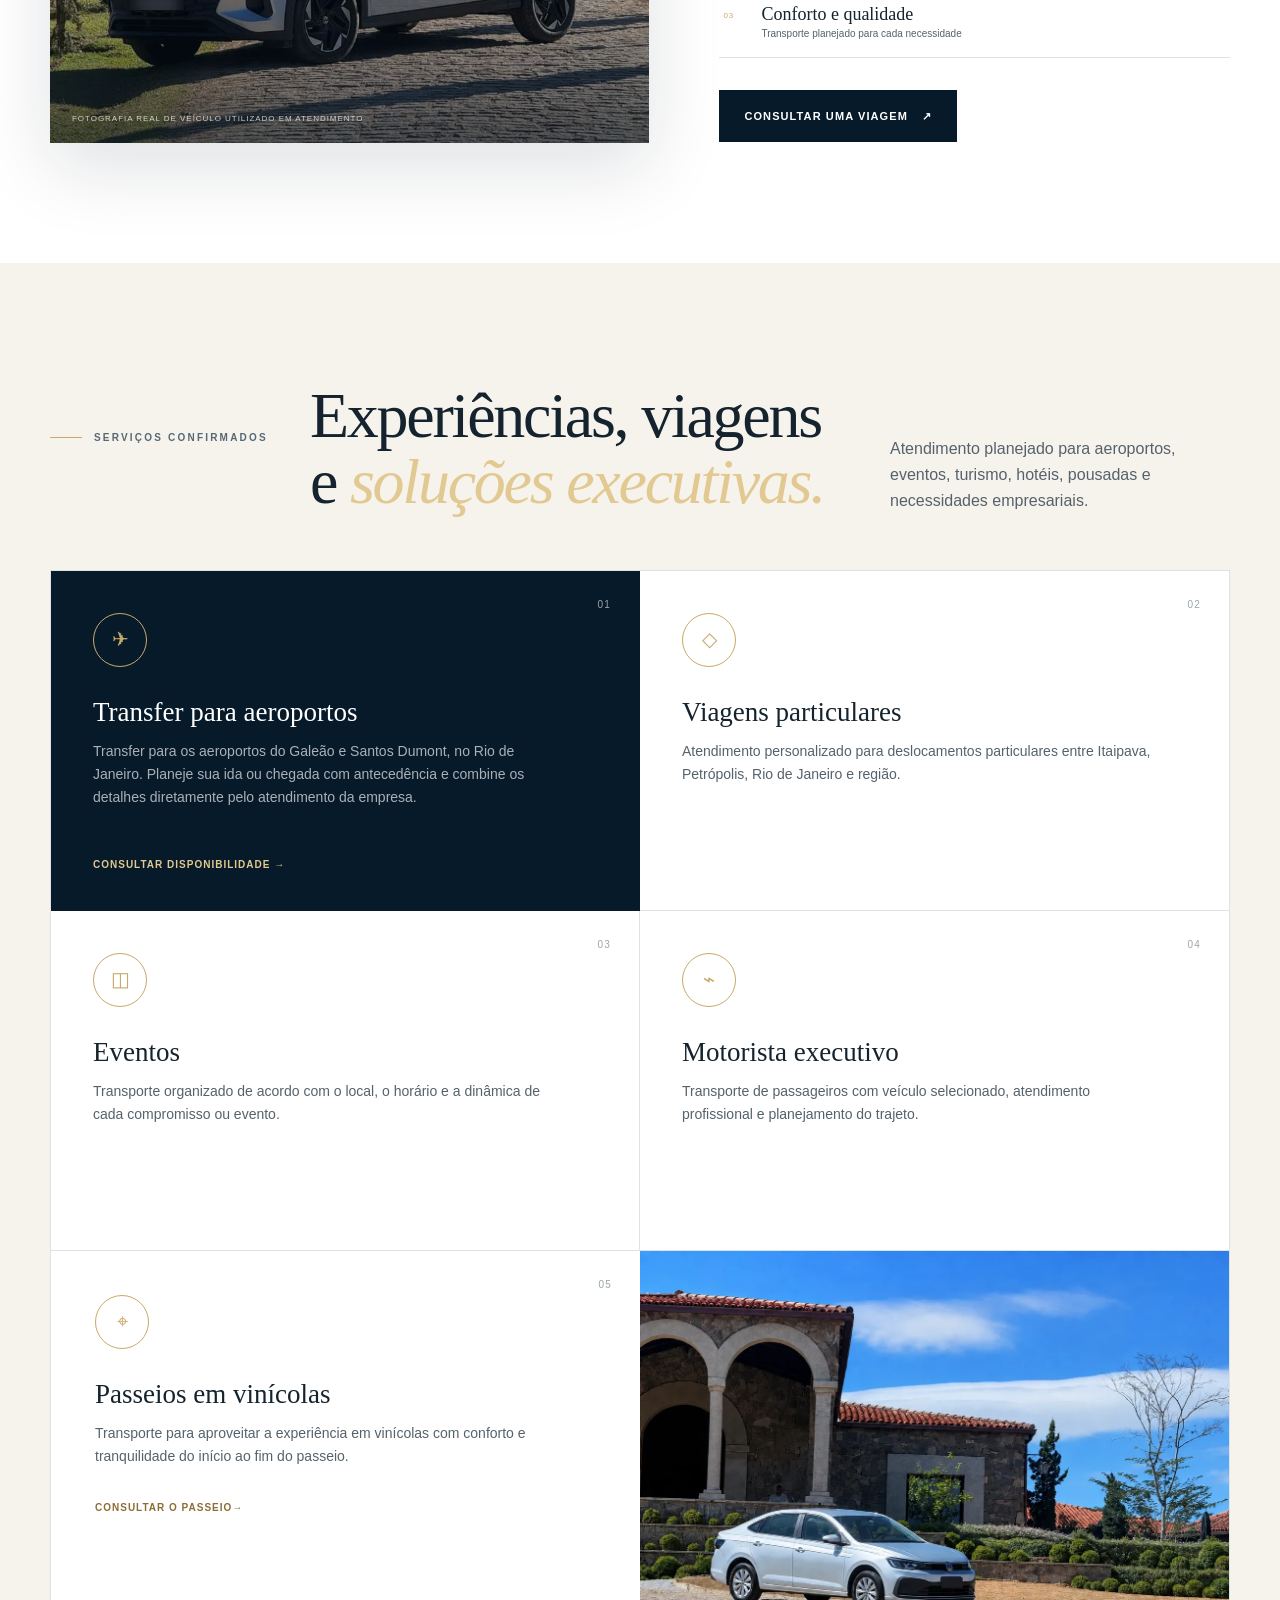
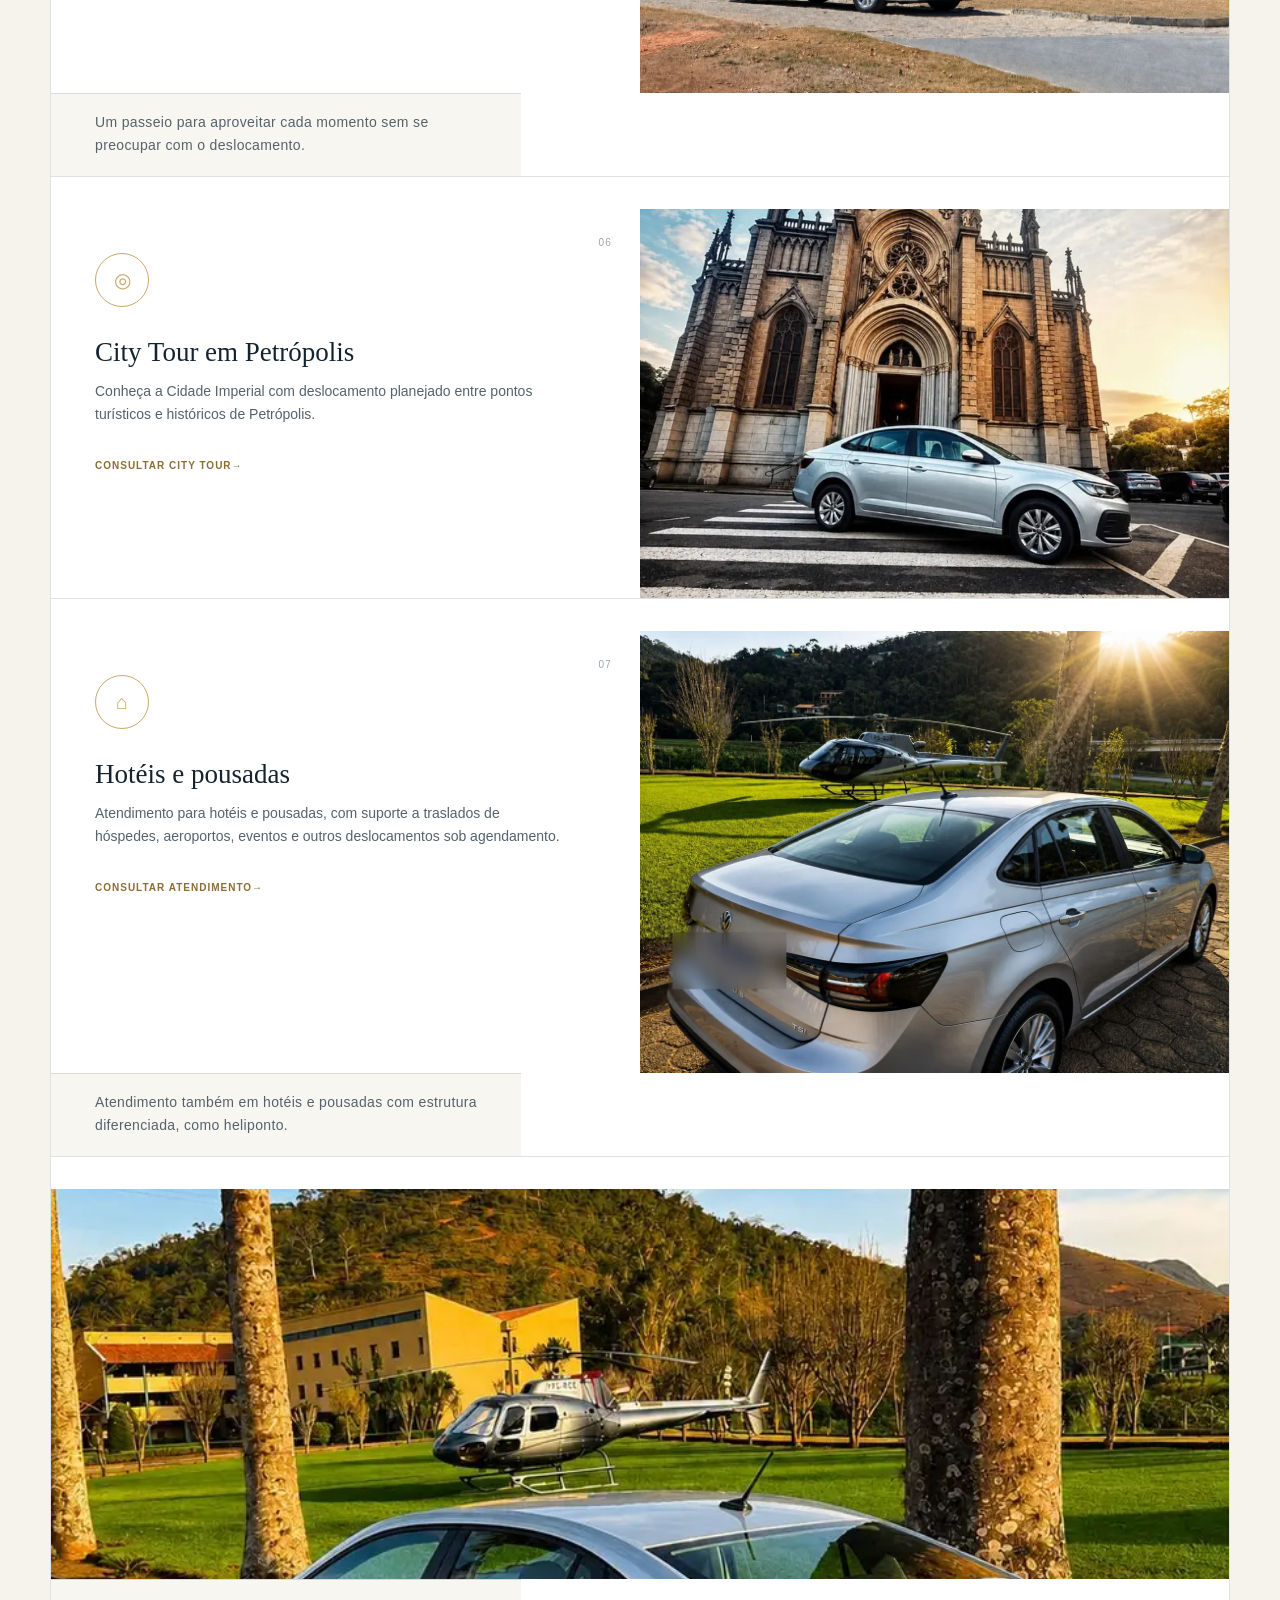
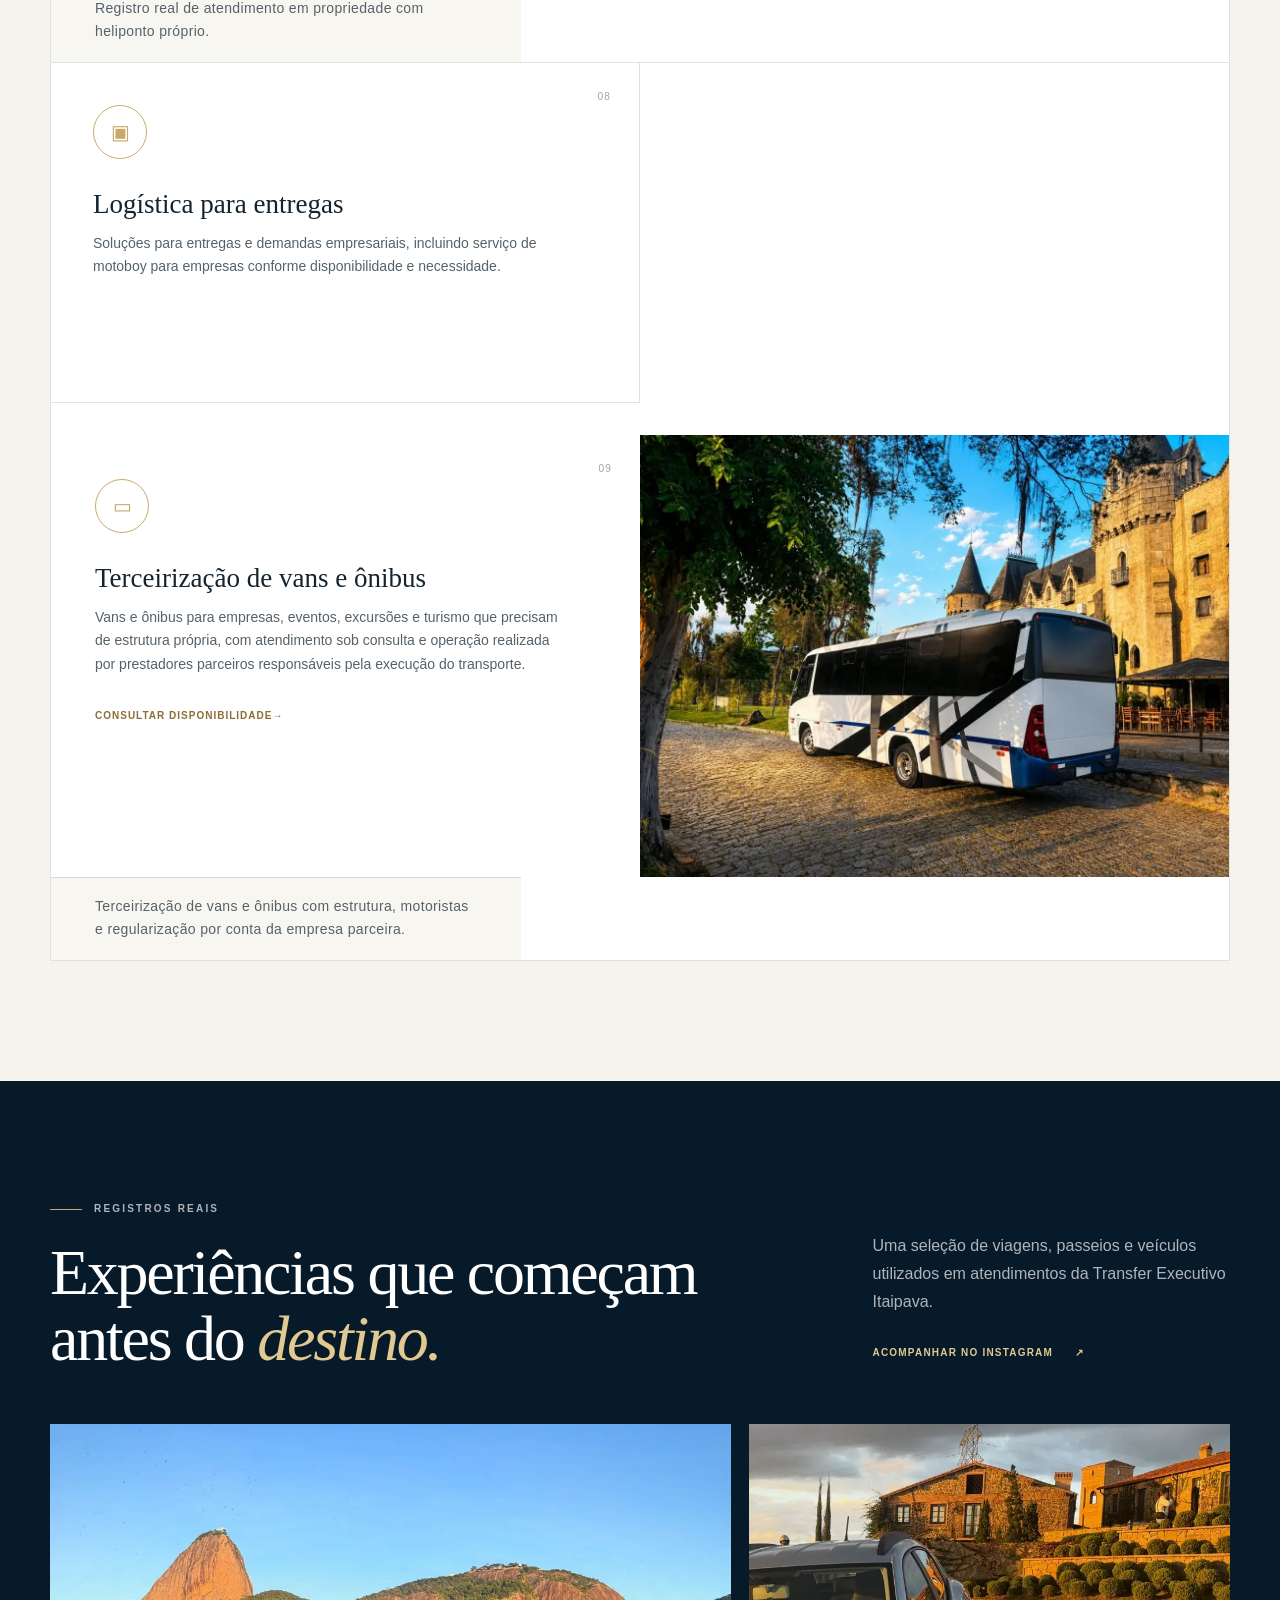
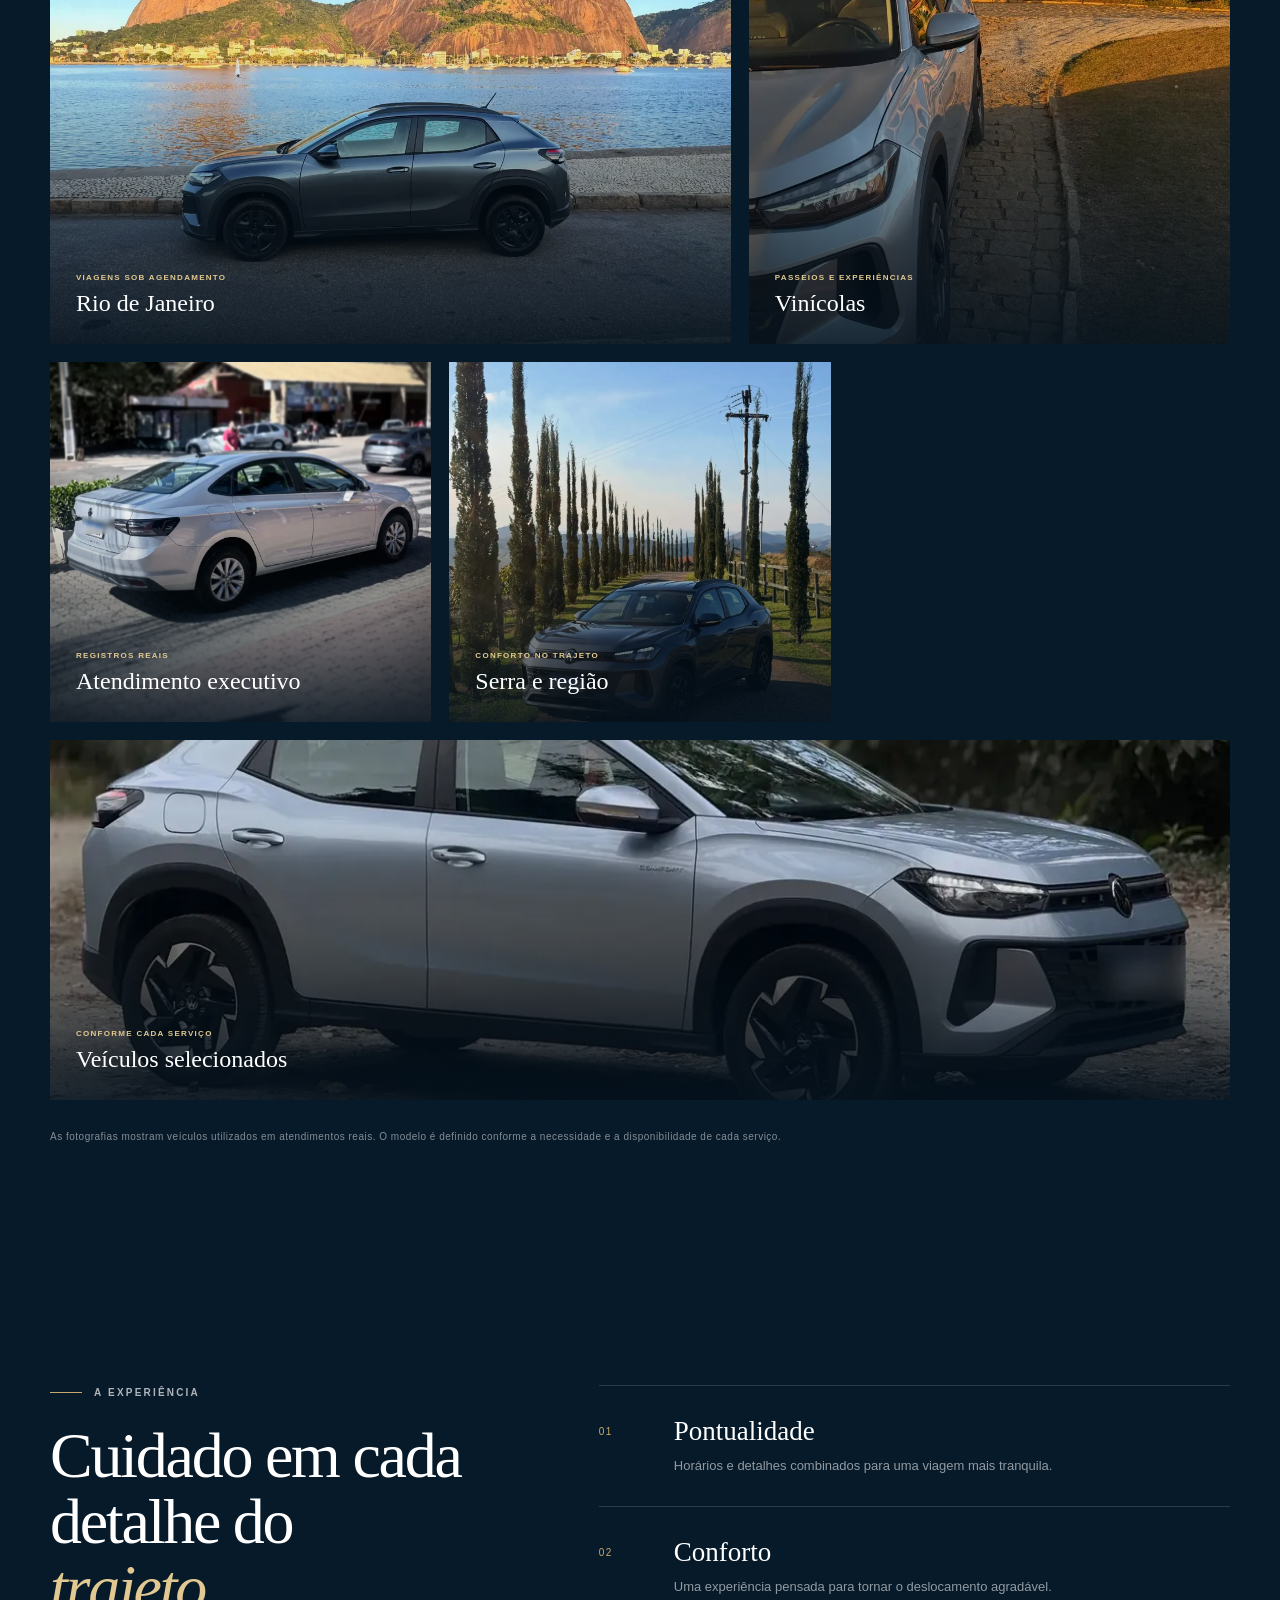
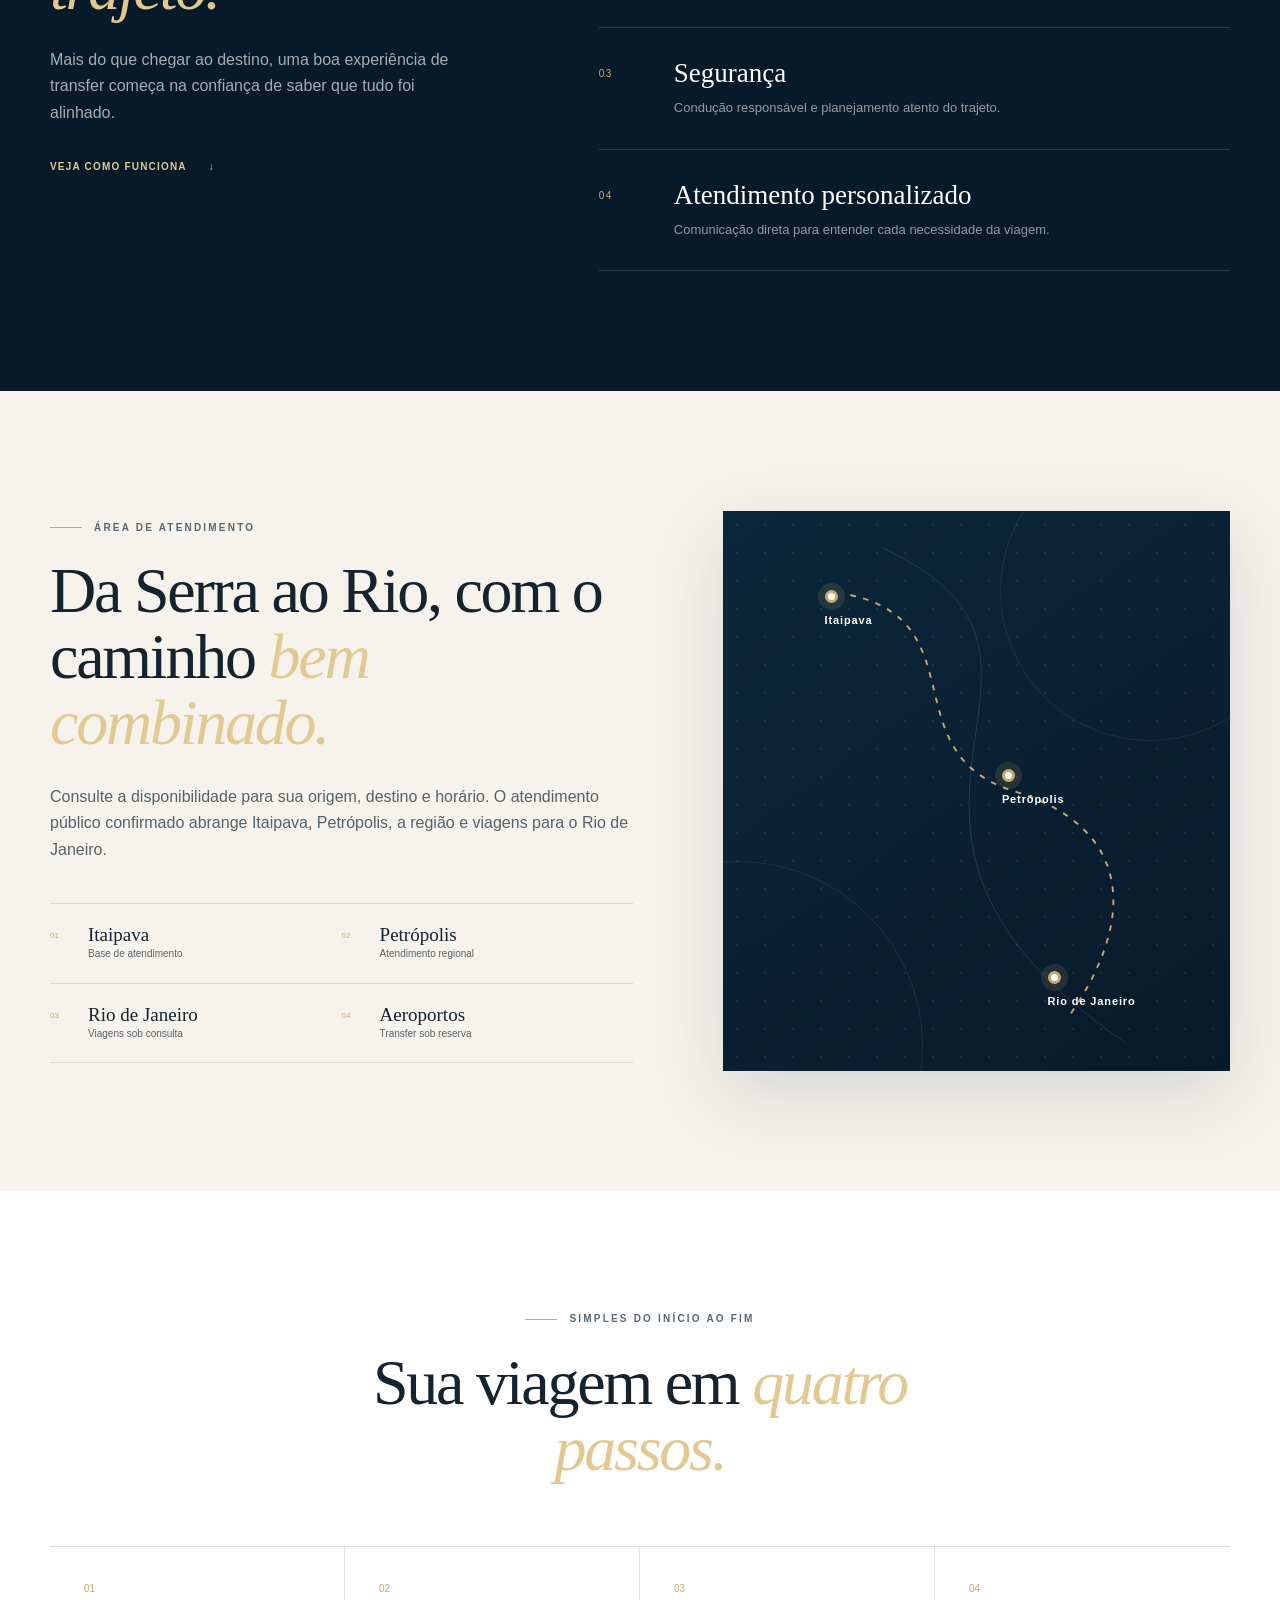
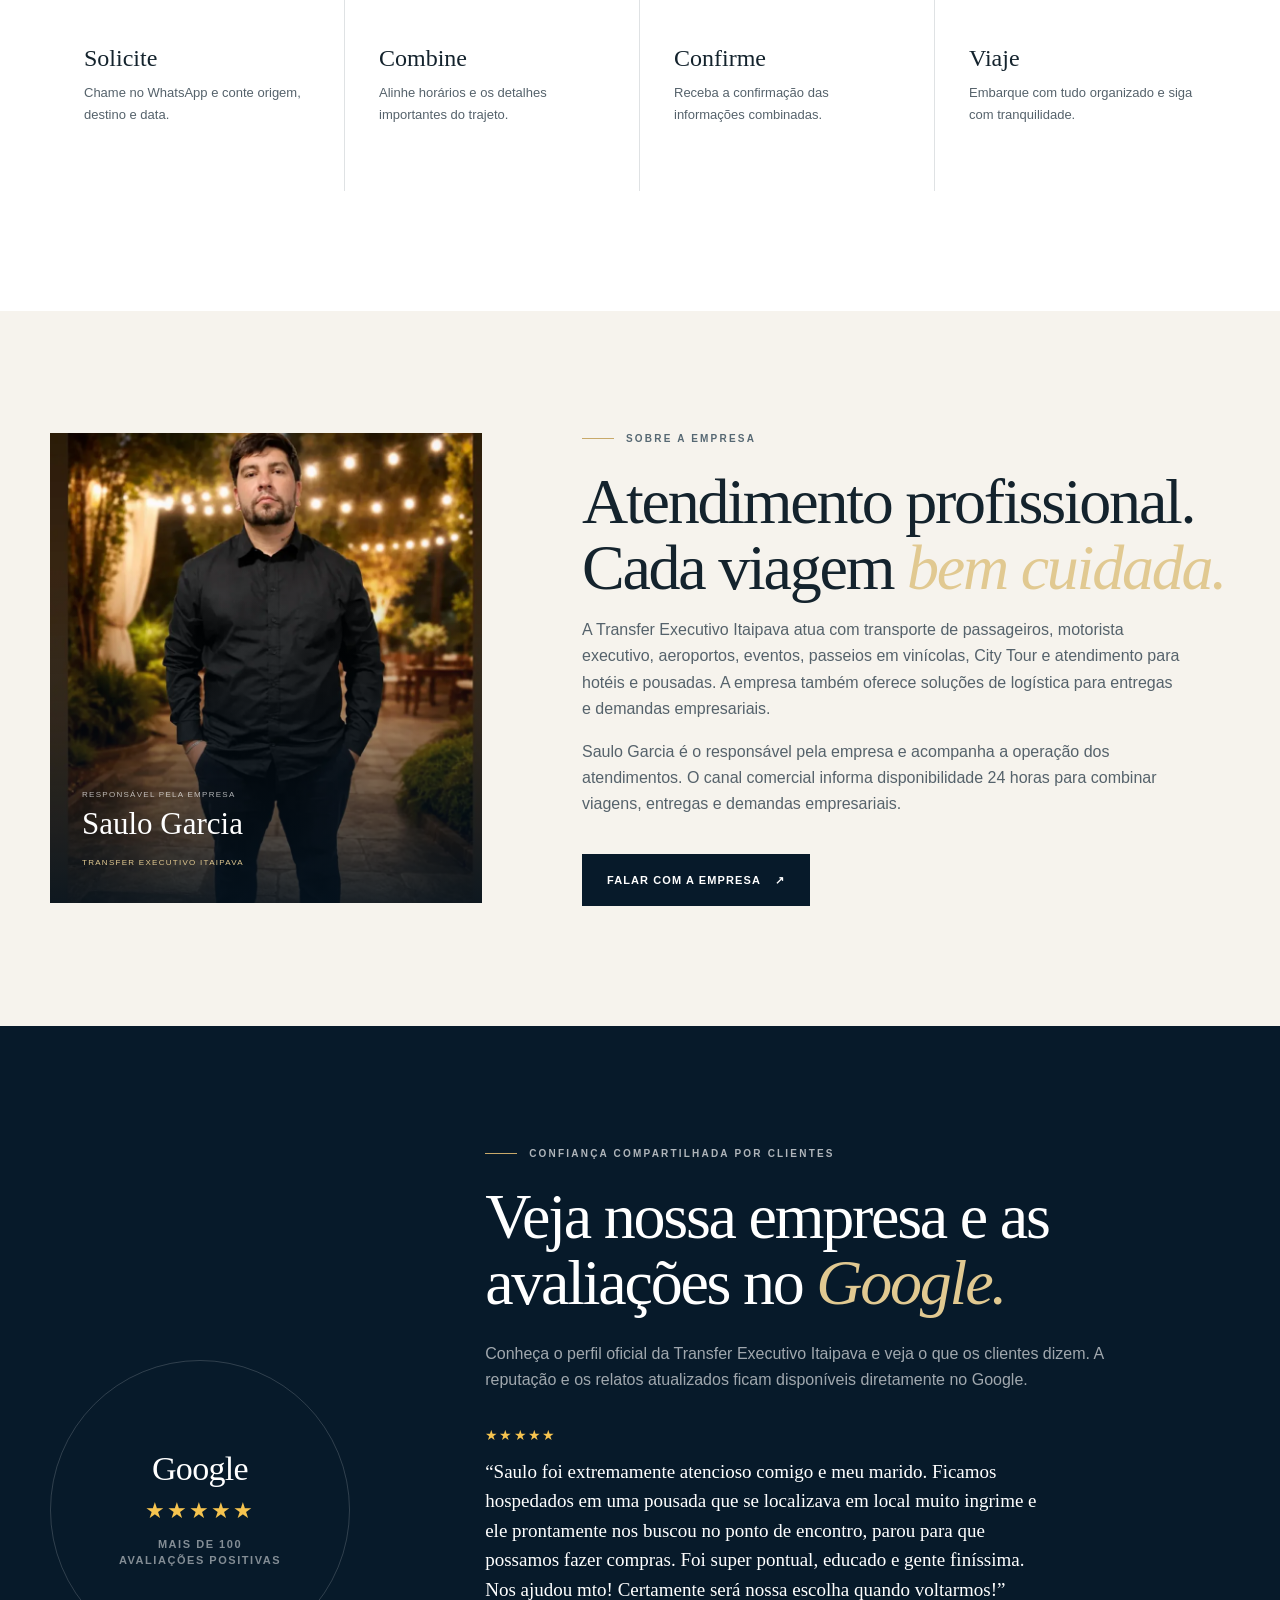
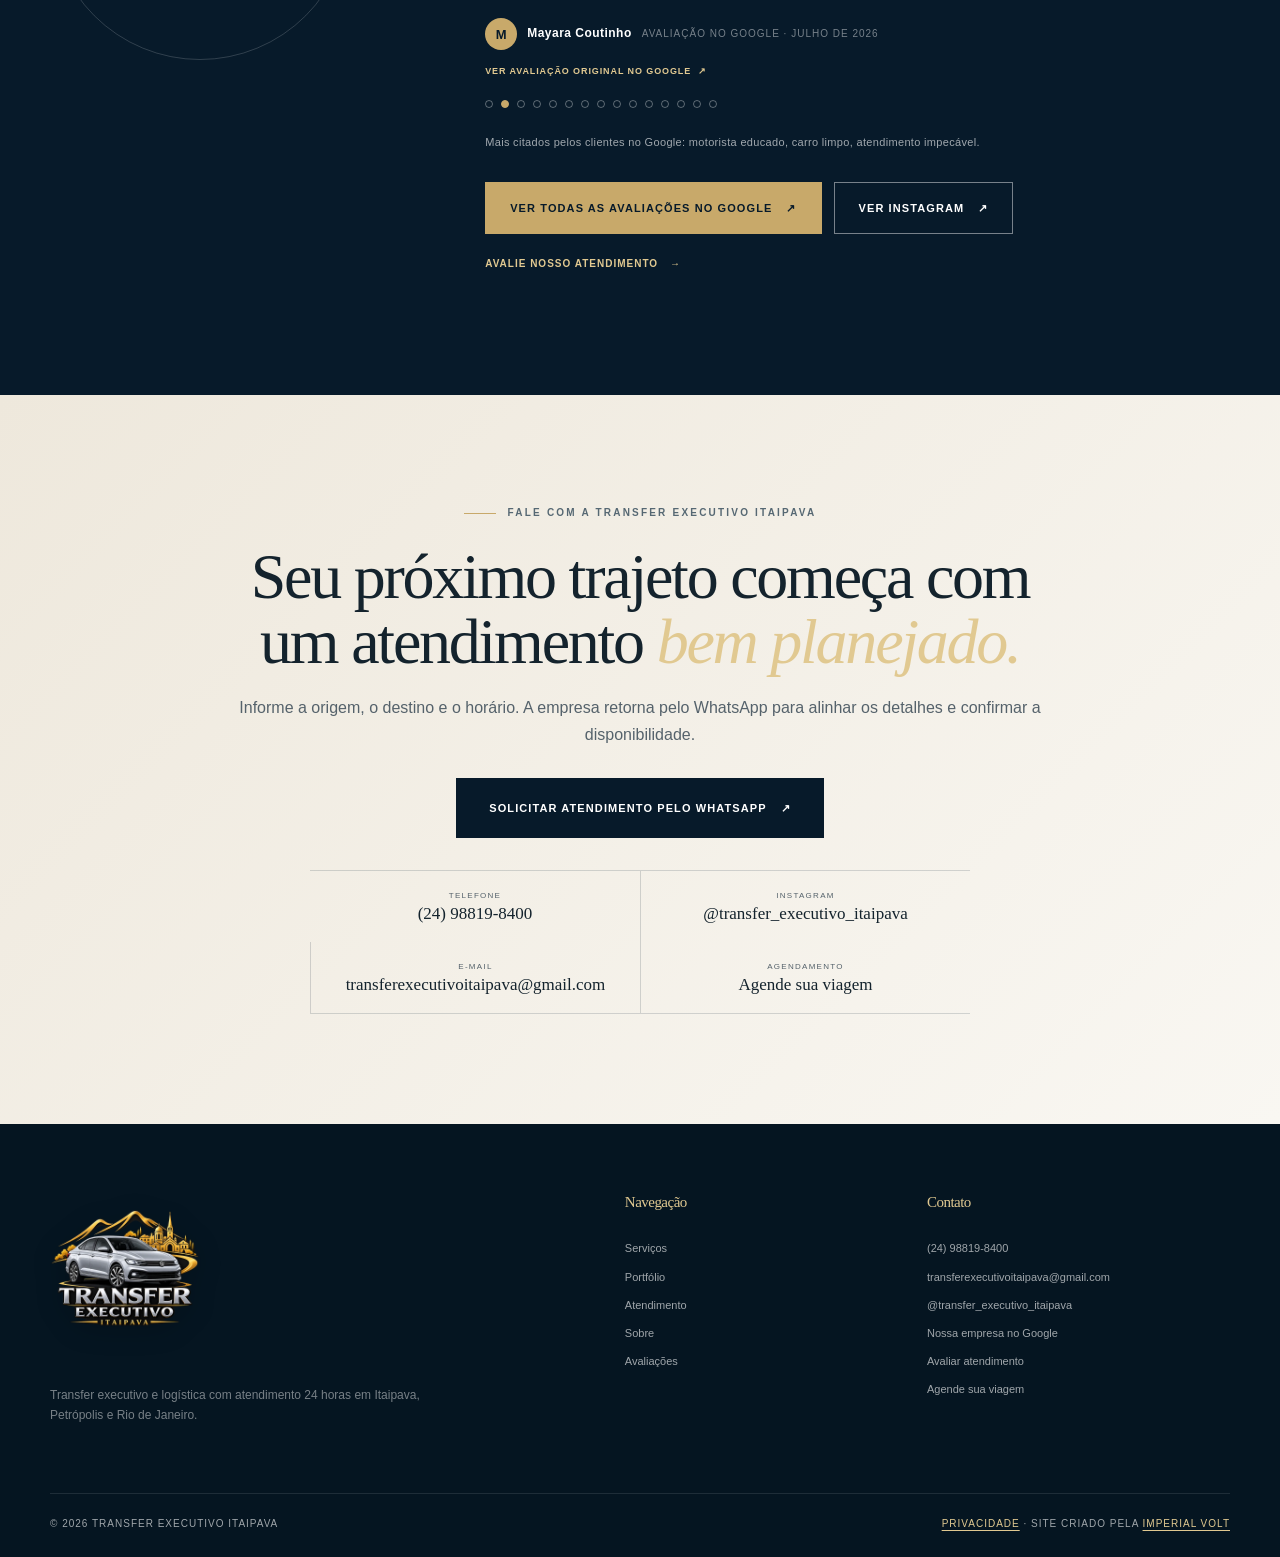
==== commit 702af0c2: "feat(saulo): adiciona Galeao/Santos Dumont ao SEO (meta, schema, card de aeroportos) Feedback: o sit" ====
--- a/index.html
+++ b/index.html
@@ -4,7 +4,7 @@
   <meta charset="utf-8">
   <meta name="viewport" content="width=device-width, initial-scale=1, viewport-fit=cover">
   <title>Transfer Executivo Itaipava | Petrópolis e Rio</title>
-  <meta name="description" content="Transfer e motorista executivo em Itaipava e Petrópolis, com atendimento 24 horas, aeroportos, passeios em vinícolas, viagens ao Rio e registros reais de atendimento.">
+  <meta name="description" content="Transfer e motorista executivo em Itaipava e Petrópolis, com atendimento 24 horas, transfer para o Galeão e Santos Dumont, passeios em vinícolas, viagens ao Rio e registros reais de atendimento.">
   <meta name="theme-color" content="#071a2a">
   <meta name="robots" content="index, follow">
   <link rel="canonical" href="https://transfer-executivo-itaipava.transferexecutivo.workers.dev/">
@@ -32,7 +32,7 @@
     "telephone": "+5524988198400",
     "email": "transferexecutivoitaipava@gmail.com",
     "image": "https://transfer-executivo-itaipava.transferexecutivo.workers.dev/assets/og-transfer-executivo-itaipava.jpg",
-    "description": "Serviço de transfer e motorista executivo em Itaipava e Petrópolis, com atendimento 24 horas, aeroportos, passeios em vinícolas, viagens ao Rio de Janeiro e logística de entregas.",
+    "description": "Serviço de transfer e motorista executivo em Itaipava e Petrópolis, com atendimento 24 horas, transfer para os aeroportos do Galeão e Santos Dumont, passeios em vinícolas, viagens ao Rio de Janeiro e logística de entregas.",
     "openingHours": "Mo-Su 00:00-23:59",
     "areaServed": ["Itaipava", "Petrópolis", "Rio de Janeiro"],
     "sameAs": [
@@ -144,7 +144,7 @@
             <span class="card-number">01</span>
             <span class="line-icon" aria-hidden="true">✈</span>
             <h3>Transfer para aeroportos</h3>
-            <p>Planeje sua ida ou chegada com antecedência e combine os detalhes diretamente pelo atendimento da empresa.</p>
+            <p>Transfer para os aeroportos do Galeão e Santos Dumont, no Rio de Janeiro. Planeje sua ida ou chegada com antecedência e combine os detalhes diretamente pelo atendimento da empresa.</p>
             <a href="https://wa.me/5524988198400?text=Ol%C3%A1%21%20Gostaria%20de%20solicitar%20informa%C3%A7%C3%B5es%20sobre%20transfer%20para%20aeroporto." target="_blank" rel="noopener">Consultar disponibilidade <span aria-hidden="true">→</span></a>
           </article>
 
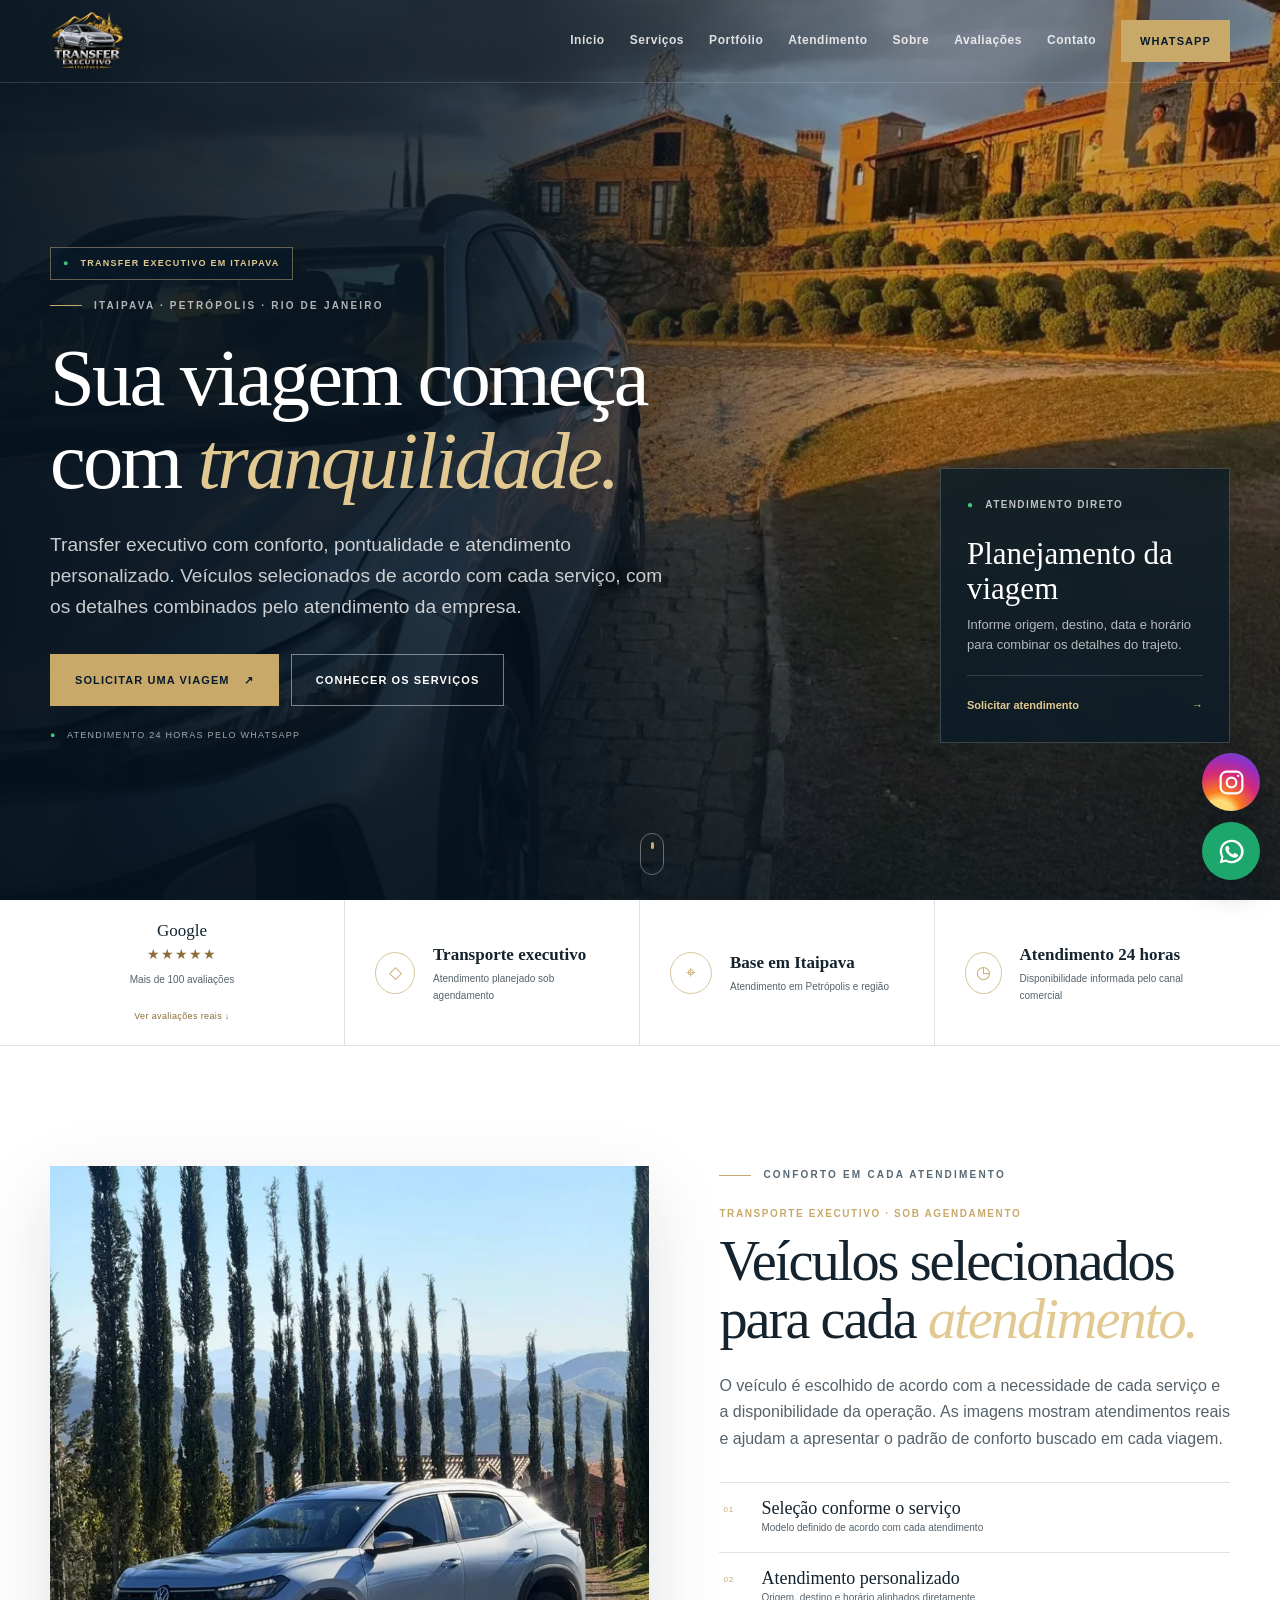
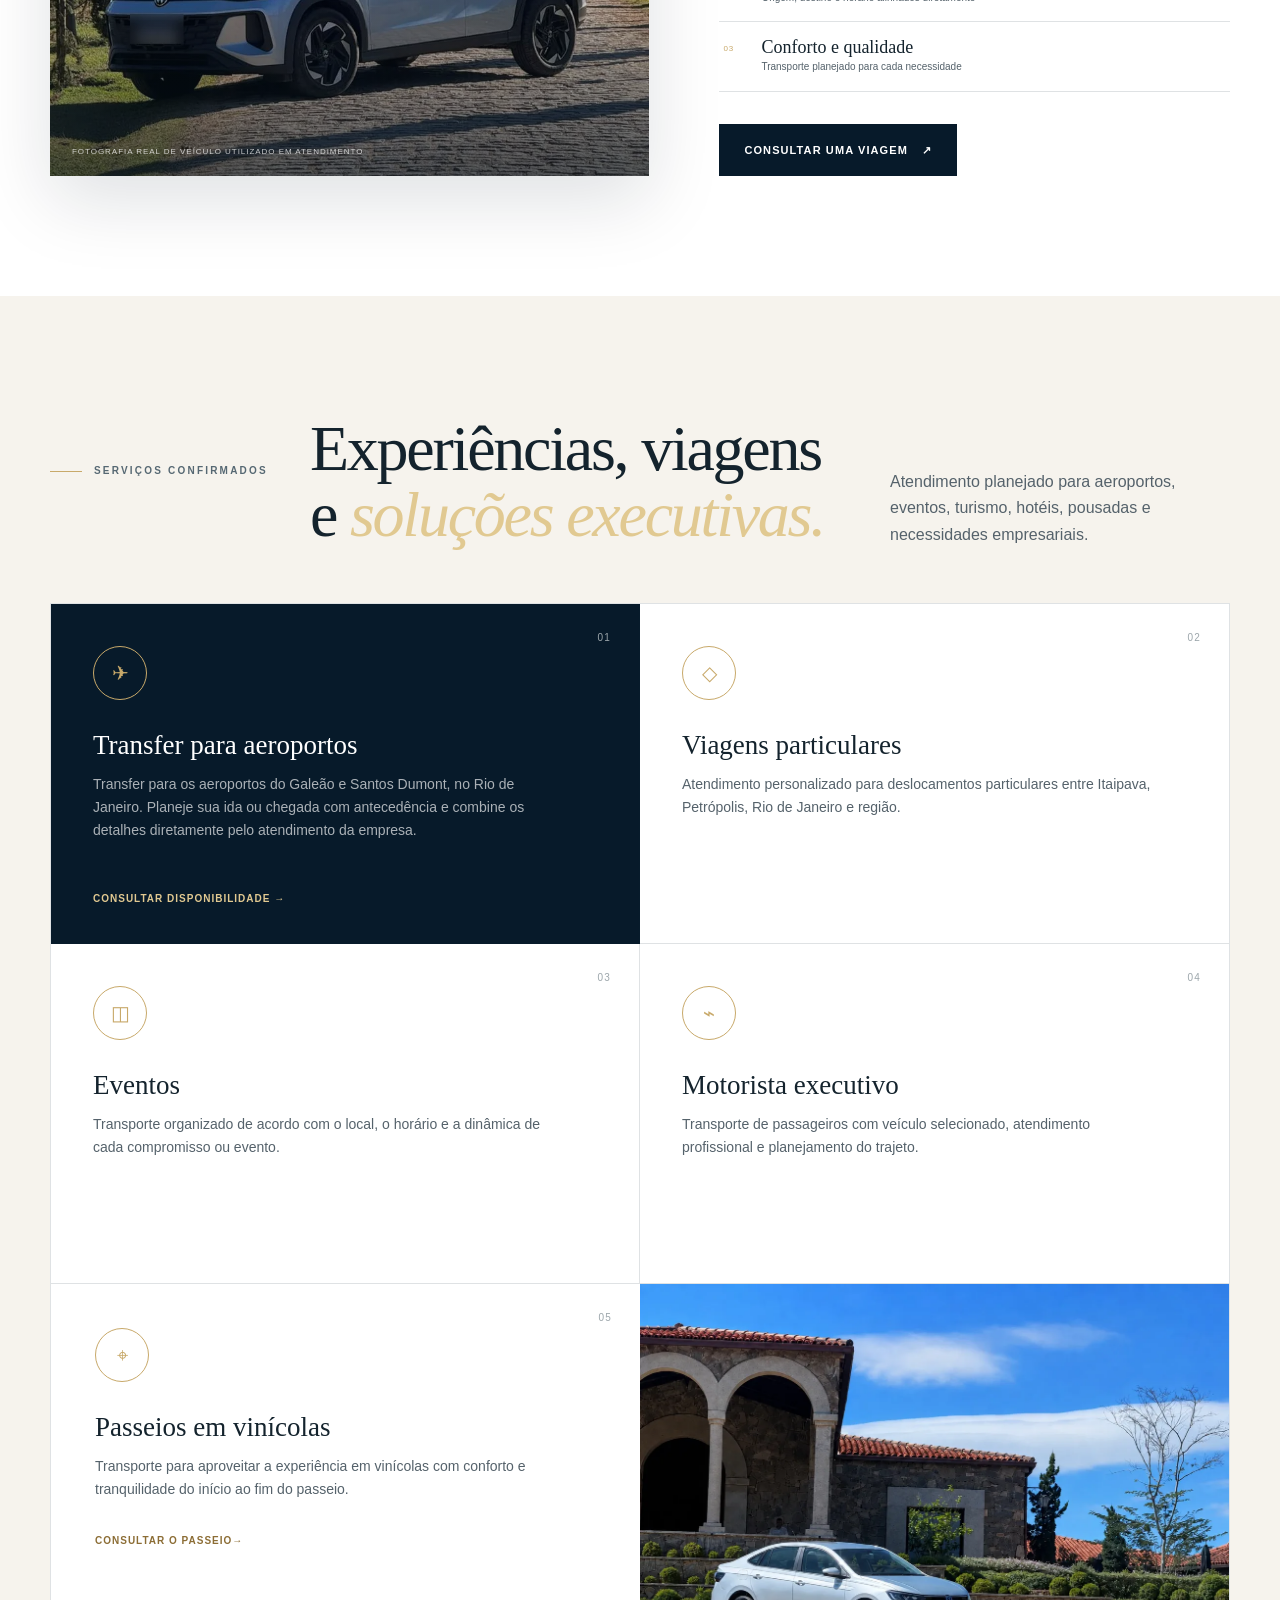
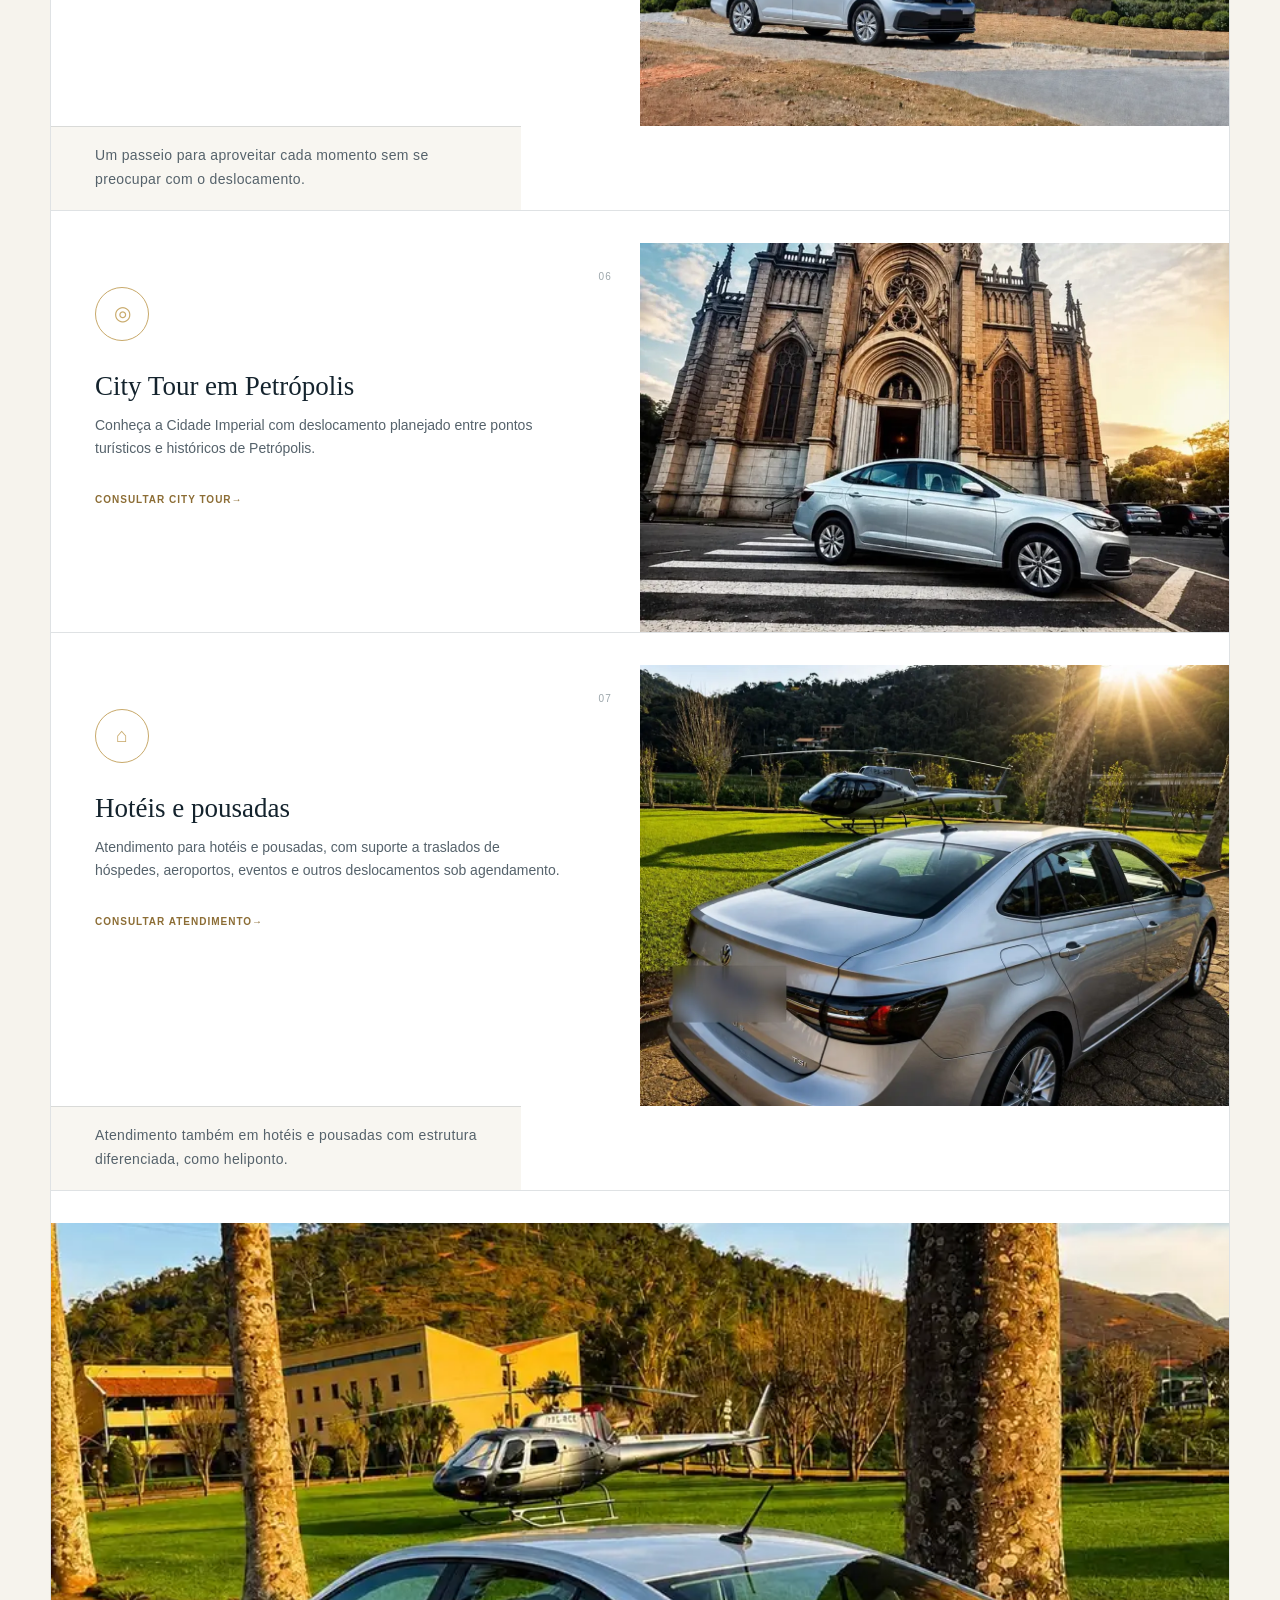
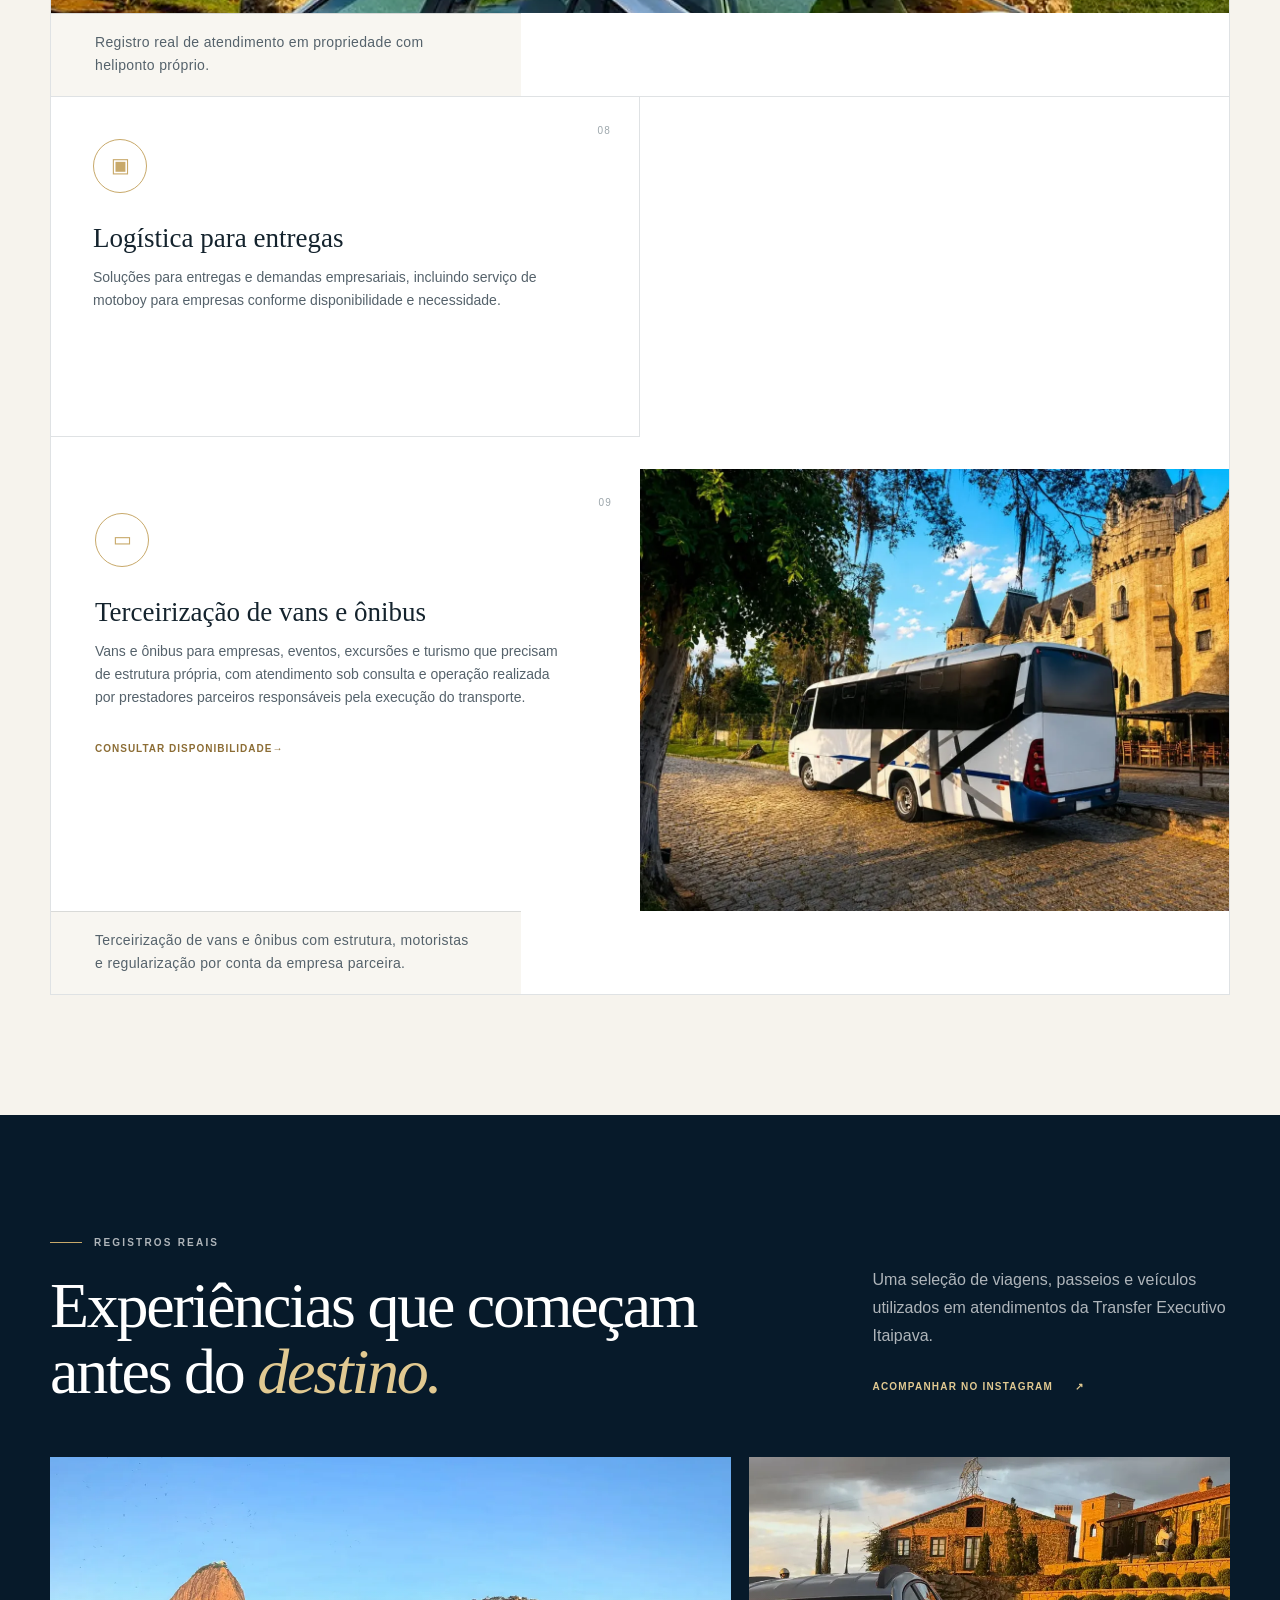
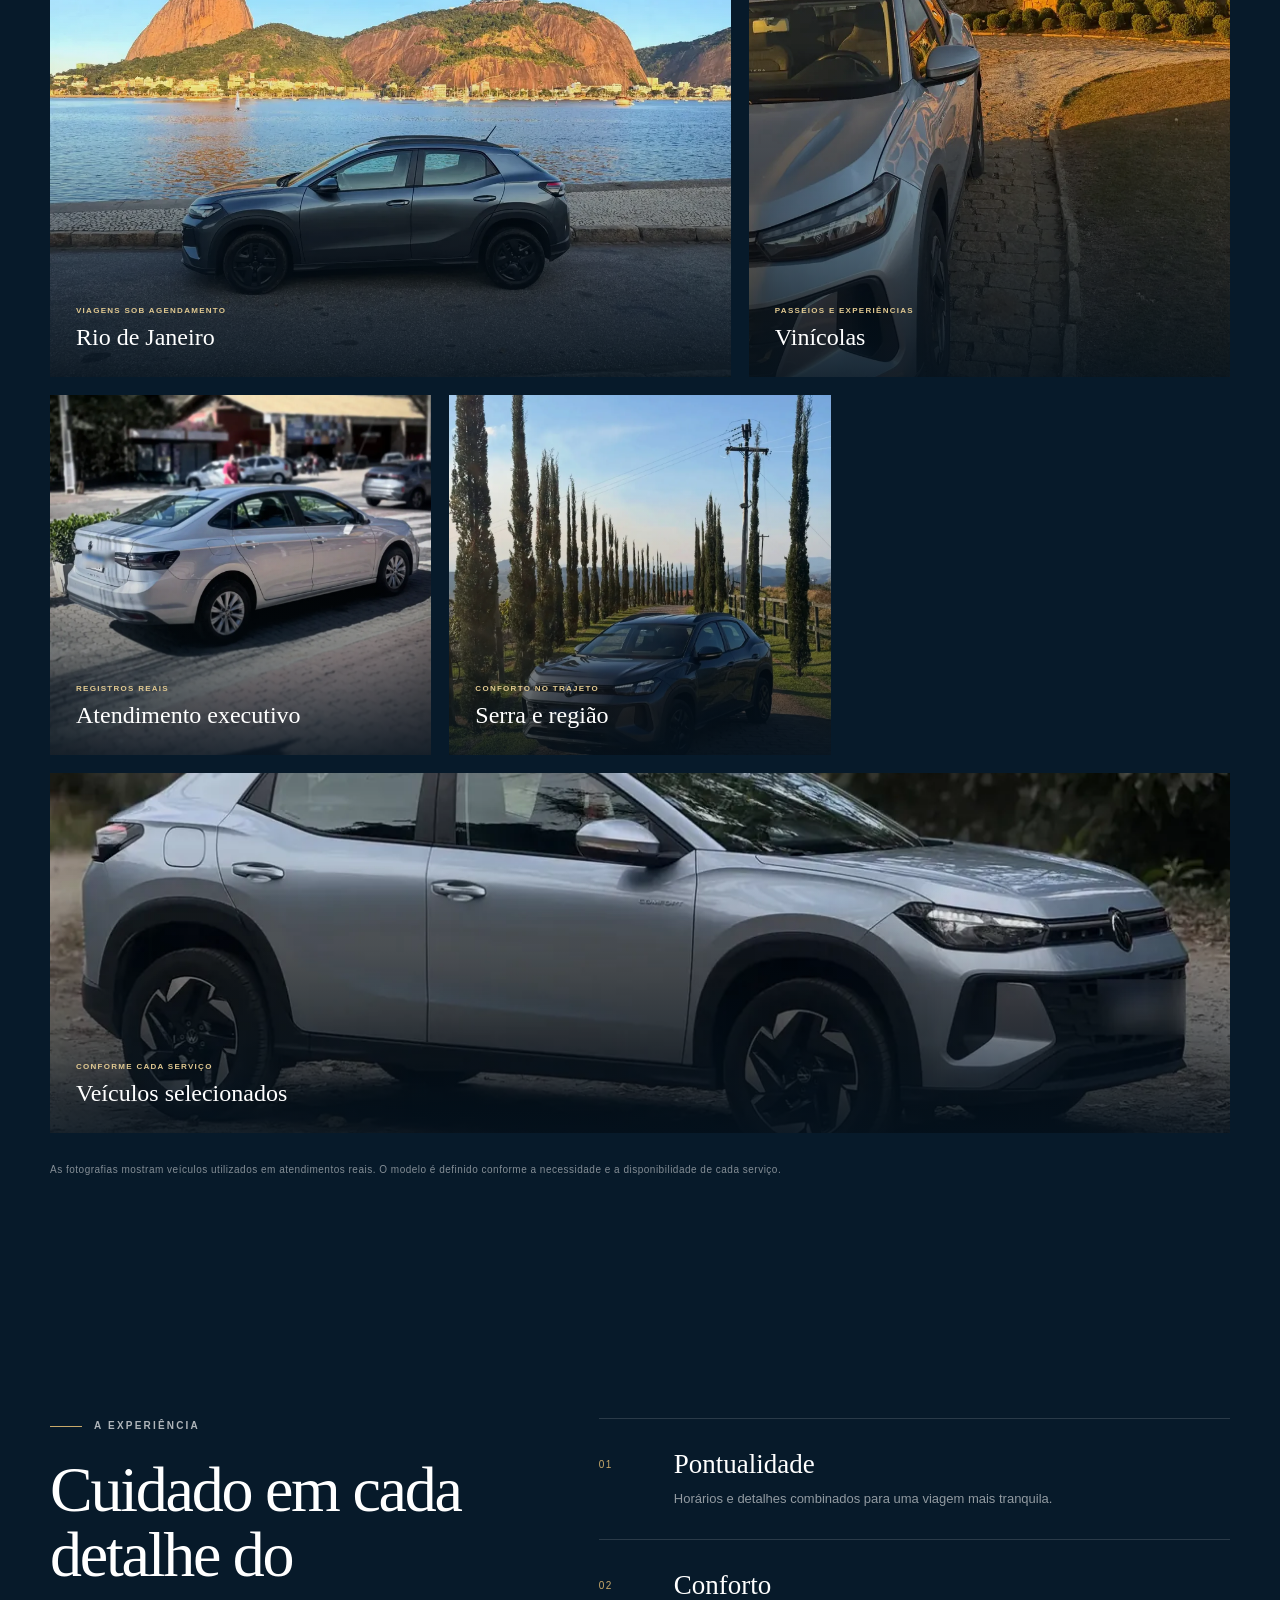
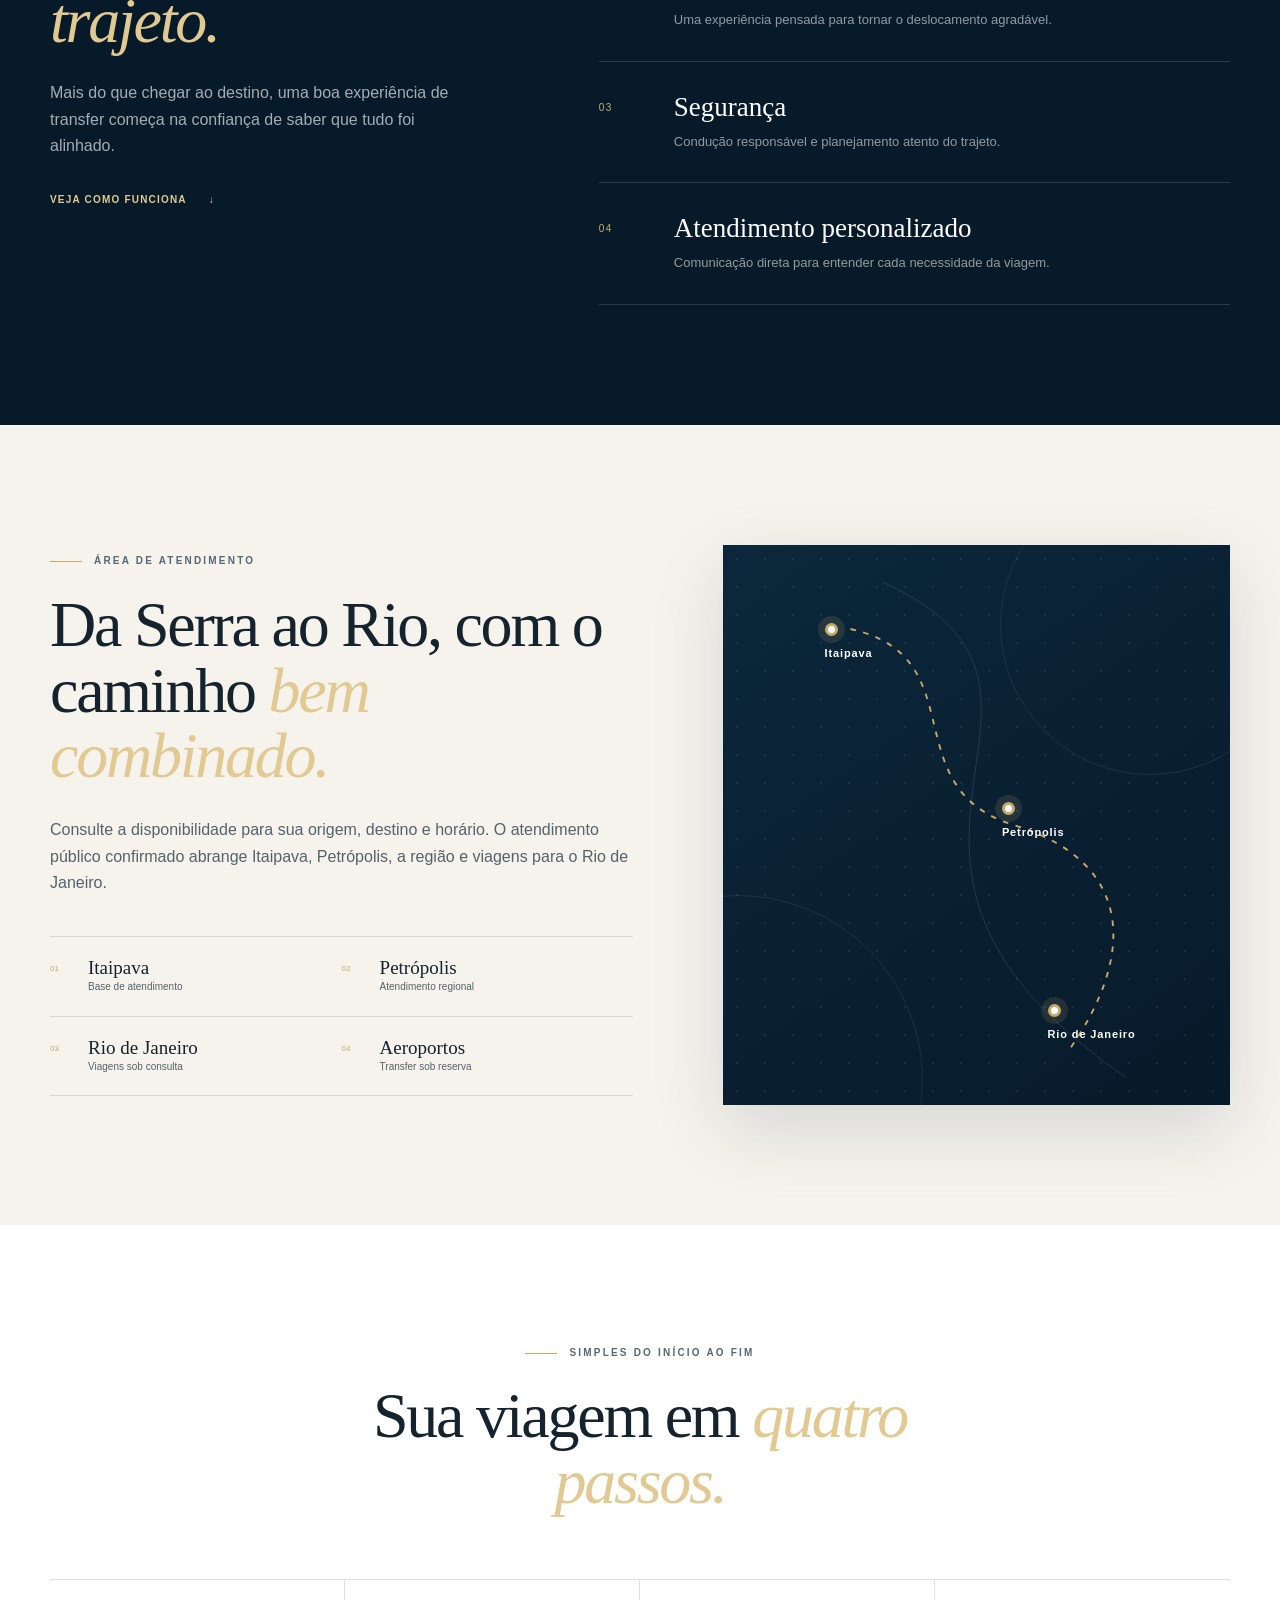
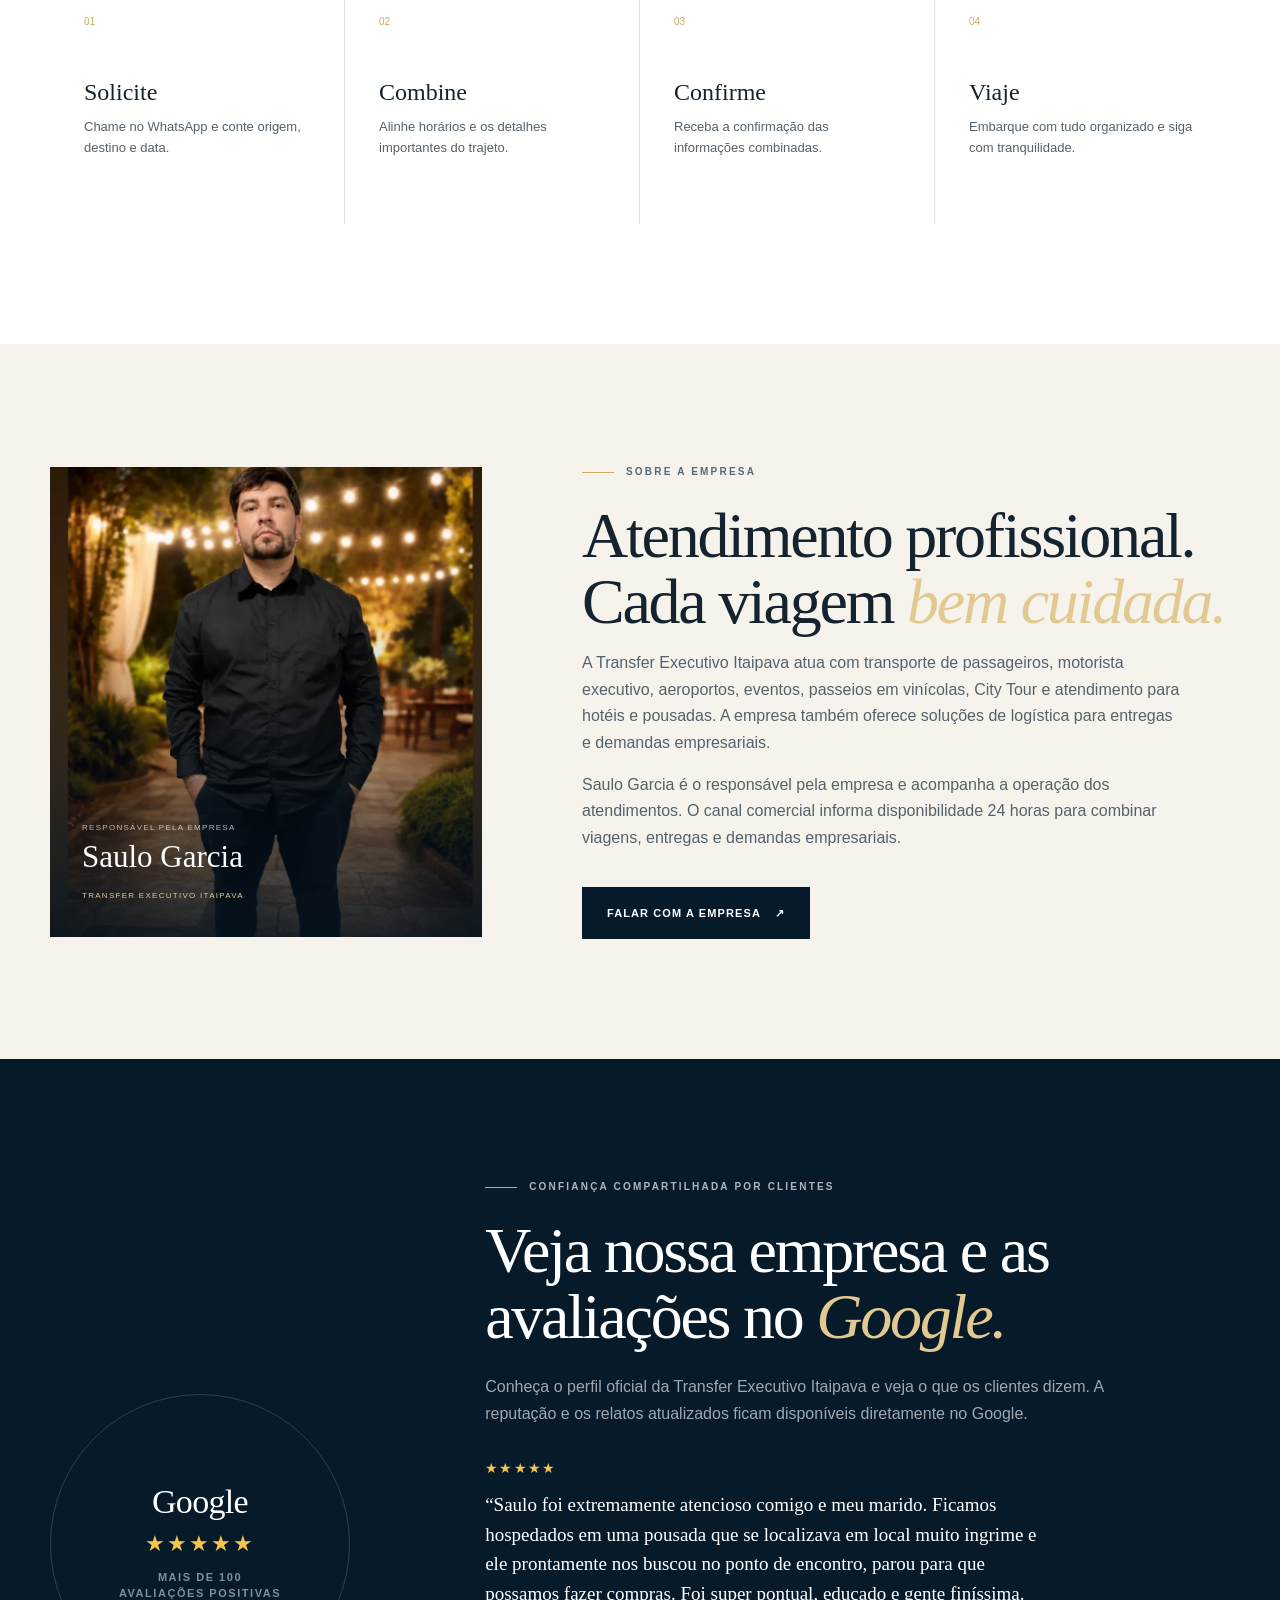
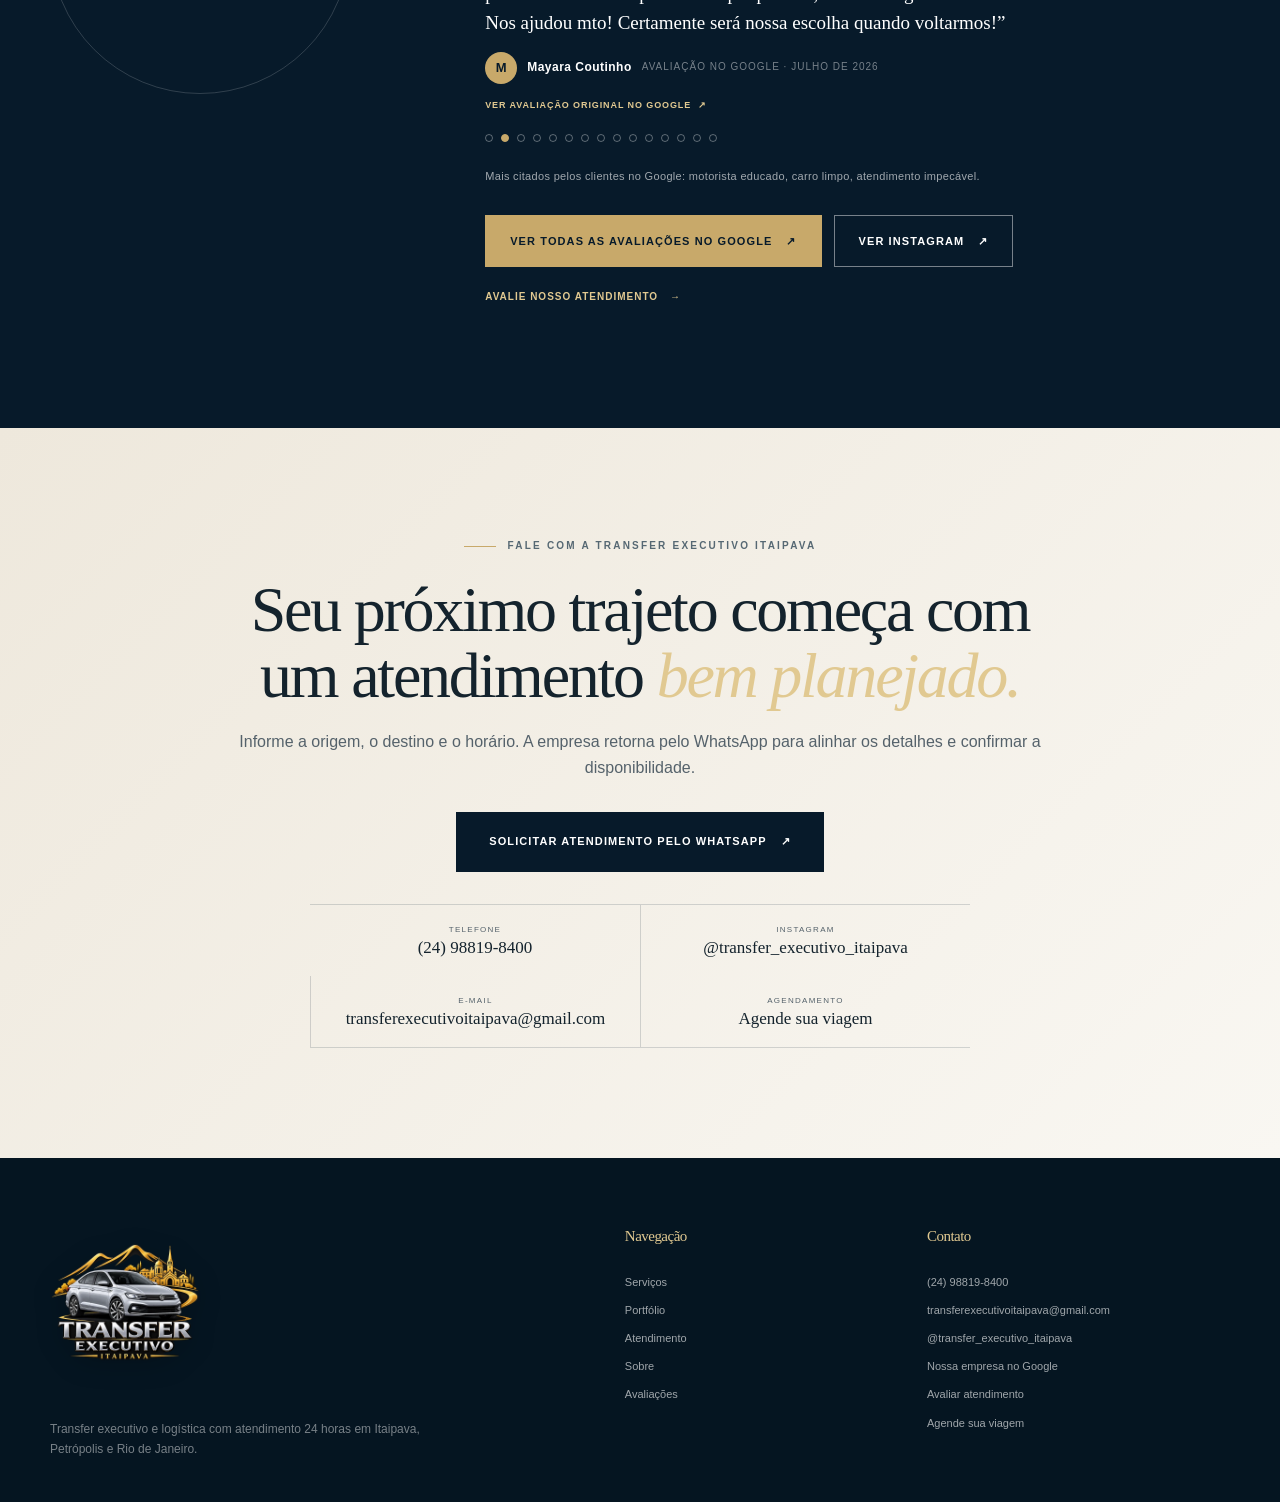
==== commit d6c4c178: "feat(saulo): adiciona atalho do Google pra avaliacoes reais mais abaixo Feedback do cliente (via Gui" ====
--- a/index.html
+++ b/index.html
@@ -96,11 +96,14 @@
 
     <section class="trust-strip" id="confianca" aria-label="Destaques de confiança">
       <div class="shell trust-grid">
-        <a class="trust-google" href="https://www.google.com/maps/search/?api=1&amp;query=Transfer+Executivo+Itaipava&amp;query_place_id=ChIJxXIiDsYJIyoRZ_25z6F_Njs" target="_blank" rel="noopener" aria-label="Ver perfil da Transfer Executivo Itaipava no Google, mais de 100 avaliações positivas">
-          <strong>Google</strong>
-          <span class="trust-google-stars" aria-hidden="true">★★★★★</span>
-          <small>Mais de 100 avaliações</small>
-        </a>
+        <div class="trust-google">
+          <a class="trust-google-main" href="https://www.google.com/maps/search/?api=1&amp;query=Transfer+Executivo+Itaipava&amp;query_place_id=ChIJxXIiDsYJIyoRZ_25z6F_Njs" target="_blank" rel="noopener" aria-label="Ver perfil da Transfer Executivo Itaipava no Google, mais de 100 avaliações positivas">
+            <strong>Google</strong>
+            <span class="trust-google-stars" aria-hidden="true">★★★★★</span>
+            <small>Mais de 100 avaliações</small>
+          </a>
+          <a class="trust-google-anchor" href="#avaliacoes">Ver avaliações reais <span aria-hidden="true">↓</span></a>
+        </div>
         <div><span class="trust-icon" aria-hidden="true">◇</span><p><strong>Transporte executivo</strong><small>Atendimento planejado sob agendamento</small></p></div>
         <div><span class="trust-icon" aria-hidden="true">⌖</span><p><strong>Base em Itaipava</strong><small>Atendimento em Petrópolis e região</small></p></div>
         <div><span class="trust-icon" aria-hidden="true">◷</span><p><strong>Atendimento 24 horas</strong><small>Disponibilidade informada pelo canal comercial</small></p></div>
--- a/styles.css
+++ b/styles.css
@@ -3,7 +3,7 @@
 .site-header{position:fixed;inset:0 0 auto;z-index:100;color:#fff;border-bottom:1px solid rgba(255,255,255,.14);transition:background .3s,box-shadow .3s}.site-header.is-scrolled,.site-header.menu-active{background:rgba(7,26,42,.97);box-shadow:0 10px 35px rgba(0,0,0,.16);backdrop-filter:blur(12px)}.header-inner{height:82px;display:flex;align-items:center;justify-content:space-between}.brand{display:inline-flex;align-items:center;gap:12px}.brand-mark{width:42px;height:42px;border:1px solid var(--gold);display:grid;place-items:center;color:var(--gold-light);font:700 14px/1 var(--serif);letter-spacing:.08em;clip-path:polygon(50% 0,100% 50%,50% 100%,0 50%)}.brand-copy{display:flex;flex-direction:column;line-height:1.2}.brand-copy strong{font:600 16px/1.2 var(--serif);letter-spacing:.025em}.brand-copy small{text-transform:uppercase;letter-spacing:.18em;font-size:8px;color:rgba(255,255,255,.7);margin-top:4px}.main-nav{display:flex;align-items:center;gap:25px}.main-nav>a:not(.button){font-size:12px;font-weight:600;letter-spacing:.045em;color:rgba(255,255,255,.83);position:relative}.main-nav>a:not(.button)::after{content:"";position:absolute;left:0;right:100%;bottom:-7px;height:1px;background:var(--gold);transition:right .25s}.main-nav>a:not(.button):hover::after,.main-nav>a:not(.button):focus-visible::after{right:0}.menu-toggle{display:none;border:0;background:none;color:#fff;padding:8px;cursor:pointer}.menu-toggle i{display:block;width:24px;height:1px;background:currentColor;margin:5px;transition:.25s}
 .button{min-height:52px;padding:0 24px;display:inline-flex;align-items:center;justify-content:center;gap:14px;border:1px solid transparent;text-transform:uppercase;letter-spacing:.1em;font-size:11px;font-weight:750;transition:transform .2s,background .2s,border-color .2s,color .2s}.button:hover{transform:translateY(-2px)}.button:focus-visible,a:focus-visible,button:focus-visible{outline:3px solid #edcc81;outline-offset:4px}.button-small{min-height:42px;padding-inline:18px}.button-large{min-height:60px;padding-inline:32px}.button-gold{background:var(--gold);color:#071a2a}.button-gold:hover{background:var(--gold-light)}.button-ghost{border-color:rgba(255,255,255,.45);color:#fff}.button-ghost:hover{background:rgba(255,255,255,.1);border-color:#fff}.button-navy{background:var(--navy);color:#fff}.button-navy:hover{background:var(--navy-2)}
 .hero{min-height:760px;height:100svh;position:relative;color:#fff;display:grid;align-items:center;overflow:hidden;background:var(--navy)}.hero-media{position:absolute;inset:0;background:url("./assets/serra-executiva.webp") center/cover no-repeat;transform:scale(1.015)}.hero-overlay{position:absolute;inset:0;background:linear-gradient(90deg,rgba(4,18,30,.94) 0%,rgba(4,18,30,.76) 41%,rgba(4,18,30,.2) 72%,rgba(4,18,30,.26) 100%),linear-gradient(0deg,rgba(4,18,30,.58),transparent 42%)}.hero-inner{position:relative;z-index:2;display:grid;grid-template-columns:minmax(0,1fr) 290px;gap:70px;align-items:end;padding-top:90px}.hero-copy{max-width:720px}.eyebrow{margin:0 0 22px;display:flex;align-items:center;gap:12px;color:#566873;text-transform:uppercase;letter-spacing:.22em;font-size:10px;font-weight:750}.eyebrow>span{width:32px;height:1px;background:var(--gold)}.eyebrow-light{color:rgba(255,255,255,.68)}h1,h2{margin:0;font-family:var(--serif);font-weight:400;letter-spacing:-.035em;line-height:1.03}h1{font-size:clamp(52px,6.3vw,90px);max-width:800px}h1 em,h2 em{font-weight:400;color:var(--gold-light)}.hero-lead{max-width:620px;margin:28px 0 32px;font-size:clamp(16px,1.5vw,20px);line-height:1.6;color:rgba(255,255,255,.78)}.hero-actions{display:flex;flex-wrap:wrap;gap:12px}.hero-note{margin:22px 0 0;text-transform:uppercase;letter-spacing:.14em;font-size:9px;color:rgba(255,255,255,.62)}.hero-note span{color:#42c67a;margin-right:7px}.hero-trust{padding:28px 26px;background:rgba(8,27,41,.7);border:1px solid rgba(255,255,255,.18);backdrop-filter:blur(10px);box-shadow:var(--shadow)}.hero-trust-label{font-size:10px;font-weight:750;letter-spacing:.14em;text-transform:uppercase;color:rgba(255,255,255,.72)}.hero-trust-label span{color:#42c67a;margin-right:7px}.rating-row{display:flex;align-items:center;gap:14px;margin:16px 0}.rating-row>strong{font:400 52px/1 var(--serif)}.rating-row>div{display:flex;flex-direction:column}.stars{color:#f6c44f;letter-spacing:.05em;font-size:15px}.rating-row small{font-size:9px;color:rgba(255,255,255,.58);text-transform:uppercase;letter-spacing:.12em;margin-top:3px}.hero-trust hr{border:0;border-top:1px solid rgba(255,255,255,.15);margin:20px 0}.hero-trust p{margin:0 0 15px;color:rgba(255,255,255,.69);font-size:13px}.hero-trust p strong{display:block;color:#fff;font:400 25px var(--serif)}.hero-trust a{display:flex;justify-content:space-between;color:var(--gold-light);font-size:11px;font-weight:700}.rating-date{display:block;margin-top:16px;color:rgba(255,255,255,.42);font-size:8px;line-height:1.45}.image-note{position:absolute;right:18px;bottom:16px;z-index:2;color:rgba(255,255,255,.48);font-size:8px;text-transform:uppercase;letter-spacing:.15em}.scroll-cue{position:absolute;z-index:3;bottom:25px;left:50%;width:24px;height:42px;border:1px solid rgba(255,255,255,.35);border-radius:20px;display:grid;place-items:start center;padding-top:8px}.scroll-cue span{width:3px;height:7px;border-radius:5px;background:var(--gold);animation:scroll 1.8s infinite}@keyframes scroll{0%{transform:translateY(0);opacity:1}80%{transform:translateY(15px);opacity:0}100%{opacity:0}}
-.trust-strip{background:#fff;border-bottom:1px solid var(--line)}.trust-grid{min-height:112px;display:grid;grid-template-columns:repeat(4,1fr)}.trust-grid>div{display:flex;align-items:center;gap:18px;padding:22px 30px;border-right:1px solid var(--line)}.trust-grid>div:first-child,.trust-grid>a:first-child{padding-left:0}.trust-grid>div:last-child{border:0}.trust-google{display:flex;flex-direction:column;align-items:center;justify-content:center;gap:4px;padding:22px 24px;border-right:1px solid var(--line);text-decoration:none;color:inherit}.trust-google strong{font:400 20px/1 var(--serif)}.trust-google-stars{color:#8c6d35;font-size:14px;letter-spacing:.06em}.trust-google small{color:var(--muted);font-size:10px;text-align:center}.trust-google:hover strong{text-decoration:underline;text-underline-offset:3px}.trust-icon{width:42px;height:42px;display:grid;place-items:center;color:var(--gold);border:1px solid #d9c79f;border-radius:50%;font-size:17px}.trust-grid p{margin:0;display:flex;flex-direction:column}.trust-grid strong{font-family:var(--serif);font-size:17px}.trust-grid small{color:var(--muted);font-size:10px;margin-top:2px}
+.trust-strip{background:#fff;border-bottom:1px solid var(--line)}.trust-grid{min-height:112px;display:grid;grid-template-columns:repeat(4,1fr)}.trust-grid>div{display:flex;align-items:center;gap:18px;padding:22px 30px;border-right:1px solid var(--line)}.trust-grid>div:first-child,.trust-grid>a:first-child{padding-left:0}.trust-grid>div:last-child{border:0}.trust-google{display:flex;flex-direction:column;align-items:center;justify-content:center;gap:4px;padding:22px 24px;border-right:1px solid var(--line)}.trust-google-main{display:flex;flex-direction:column;align-items:center;gap:4px;text-decoration:none;color:inherit}.trust-google-main strong{font:400 20px/1 var(--serif)}.trust-google-stars{color:#8c6d35;font-size:14px;letter-spacing:.06em}.trust-google-main small{color:var(--muted);font-size:10px;text-align:center}.trust-google-main:hover strong{text-decoration:underline;text-underline-offset:3px}.trust-google-anchor{margin-top:2px;color:#8c6d35;font-size:9px;letter-spacing:.04em;text-decoration:none}.trust-google-anchor:hover{text-decoration:underline;text-underline-offset:2px}.trust-icon{width:42px;height:42px;display:grid;place-items:center;color:var(--gold);border:1px solid #d9c79f;border-radius:50%;font-size:17px}.trust-grid p{margin:0;display:flex;flex-direction:column}.trust-grid strong{font-family:var(--serif);font-size:17px}.trust-grid small{color:var(--muted);font-size:10px;margin-top:2px}
 .section{padding:120px 0}.section-heading{display:grid;grid-template-columns:220px 1fr;gap:40px;margin-bottom:55px}.section-heading h2,.coverage h2,.process h2,.about h2,.reviews h2,.final-cta h2{font-size:clamp(40px,5vw,64px)}.section-heading>div{display:grid;grid-template-columns:minmax(0,1fr) 340px;gap:55px;align-items:end}.section-heading p:last-child{color:var(--muted);margin:0}.service-grid{display:grid;grid-template-columns:repeat(2,1fr);background:#fff;border:1px solid var(--line)}.service-card{min-height:340px;padding:42px;position:relative;border-right:1px solid var(--line);border-bottom:1px solid var(--line);transition:background .3s,transform .3s}.service-card:nth-child(2n){border-right:0}.service-card:nth-child(n+3){border-bottom:0}.service-card:hover{background:#fbfaf7}.service-card-featured{background:var(--navy);color:#fff}.service-card-featured:hover{background:var(--navy-2)}.card-number{position:absolute;top:26px;right:28px;color:#9ca6ab;font-size:10px;letter-spacing:.12em}.line-icon{width:54px;height:54px;border:1px solid var(--gold);border-radius:50%;display:grid;place-items:center;color:var(--gold);font-size:20px}.service-card h3{margin:30px 0 12px;font:400 27px var(--serif)}.service-card p{margin:0;max-width:470px;color:var(--muted);font-size:14px}.service-card-featured p{color:rgba(255,255,255,.66)}.service-card a{position:absolute;left:42px;bottom:36px;color:var(--gold-light);font-size:10px;font-weight:700;text-transform:uppercase;letter-spacing:.1em}
 .experience{background:var(--navy);color:#fff}.experience-grid{display:grid;grid-template-columns:.8fr 1.2fr;gap:10vw}.experience-copy{position:sticky;top:120px;align-self:start}.experience-copy h2{font-size:clamp(42px,5vw,66px)}.experience-copy>p:not(.eyebrow){max-width:450px;color:rgba(255,255,255,.64);margin:26px 0}.text-link{display:inline-flex;gap:22px;color:var(--gold-light);text-transform:uppercase;letter-spacing:.12em;font-size:10px;font-weight:700}.benefit-list article{display:grid;grid-template-columns:55px 1fr;gap:20px;padding:30px 0;border-top:1px solid rgba(255,255,255,.14)}.benefit-list article:last-child{border-bottom:1px solid rgba(255,255,255,.14)}.benefit-list>article>span{color:var(--gold);font-size:10px;letter-spacing:.13em;margin-top:8px}.benefit-list h3{margin:0 0 8px;font:400 27px var(--serif)}.benefit-list p{margin:0;color:rgba(255,255,255,.56);font-size:13px}
 .coverage-grid{display:grid;grid-template-columns:1.07fr .93fr;gap:90px;align-items:center}.coverage-intro{color:var(--muted);max-width:650px;margin:28px 0 40px}.route-list{display:grid;grid-template-columns:1fr 1fr;border-top:1px solid var(--line)}.route-list>div{position:relative;padding:20px 12px 20px 38px;border-bottom:1px solid var(--line)}.route-list span{position:absolute;left:0;top:25px;font-size:8px;color:var(--gold)}.route-list strong,.route-list small{display:block}.route-list strong{font:400 19px var(--serif)}.route-list small{color:var(--muted);font-size:10px}.route-art{height:560px;position:relative;background:linear-gradient(145deg,#0c273b,#071a2a);overflow:hidden;box-shadow:var(--shadow)}.route-art::before{content:"";position:absolute;inset:0;background-image:radial-gradient(rgba(255,255,255,.08) 1px,transparent 1px);background-size:28px 28px}.route-art svg{position:absolute;inset:0;width:100%;height:100%}.route-art path{fill:none;stroke:var(--gold);stroke-width:2;stroke-dasharray:6 8}.route-art .route-path-soft{stroke:rgba(255,255,255,.12);stroke-width:1;stroke-dasharray:none}.route-point{position:absolute;z-index:2;color:#fff;font-size:11px;letter-spacing:.08em}.route-point i{display:block;width:13px;height:13px;border:3px solid var(--gold);background:#fff;border-radius:50%;box-shadow:0 0 0 7px rgba(200,169,106,.14);margin-bottom:8px}.point-one{left:20%;top:14%}.point-two{left:55%;top:46%}.point-three{left:64%;top:82%}.route-orbit{position:absolute;border:1px solid rgba(255,255,255,.08);border-radius:50%}.orbit-one{width:300px;height:300px;right:-70px;top:-70px}.orbit-two{width:370px;height:370px;left:-170px;bottom:-160px}
@@ -13,7 +13,7 @@
 .final-cta{text-align:center;padding:110px 0;background:linear-gradient(135deg,#eee8dc,#f9f7f2)}.final-cta-inner{max-width:850px}.final-cta .eyebrow{justify-content:center}.final-cta p:not(.eyebrow){color:var(--muted);margin:20px 0 30px}.site-footer{background:#051521;color:#fff;padding:70px 0 24px}.footer-main{display:grid;grid-template-columns:1.6fr .7fr 1fr;gap:90px;padding-bottom:55px}.footer-brand>p{color:rgba(255,255,255,.46);font-size:12px;max-width:380px;margin-top:24px}.footer-main h2{font:400 15px var(--serif);margin:0 0 18px;color:var(--gold-light)}.footer-main>div:not(.footer-brand){display:flex;flex-direction:column;gap:10px}.footer-main>div:not(.footer-brand) a{font-size:11px;color:rgba(255,255,255,.62)}.footer-main a:hover{color:#fff}.footer-bottom{border-top:1px solid rgba(255,255,255,.1);padding-top:22px;display:flex;justify-content:space-between;color:rgba(255,255,255,.38);font-size:9px;text-transform:uppercase;letter-spacing:.1em}.footer-bottom p{margin:0}.footer-bottom a{color:var(--gold-light)}
 .whatsapp-float{position:fixed;z-index:80;right:max(20px,env(safe-area-inset-right));bottom:max(20px,env(safe-area-inset-bottom));width:58px;height:58px;border-radius:50%;background:#1ea76d;display:grid;place-items:center;color:#fff;box-shadow:0 12px 30px rgba(5,21,33,.26);transition:.2s}.whatsapp-float:hover{transform:translateY(-3px) scale(1.03);background:#16875a}.whatsapp-float svg{width:29px;fill:currentColor}[data-reveal]{opacity:0;transform:translateY(20px);transition:opacity .7s ease,transform .7s ease}[data-reveal].is-visible{opacity:1;transform:none}
 @media(max-width:980px){:root{--shell:min(100% - 32px,760px)}.main-nav{position:fixed;inset:82px 0 auto;background:var(--navy);padding:25px 20px 36px;display:grid;gap:0;transform:translateY(-120%);opacity:0;visibility:hidden;transition:.3s;box-shadow:0 25px 40px rgba(0,0,0,.2)}.main-nav.is-open{transform:none;opacity:1;visibility:visible}.main-nav>a:not(.button){padding:14px;border-bottom:1px solid rgba(255,255,255,.1);font-size:13px}.nav-cta{margin-top:18px}.menu-toggle{display:block}.menu-toggle[aria-expanded="true"] i:nth-of-type(1){transform:translateY(6px) rotate(45deg)}.menu-toggle[aria-expanded="true"] i:nth-of-type(2){opacity:0}.menu-toggle[aria-expanded="true"] i:nth-of-type(3){transform:translateY(-6px) rotate(-45deg)}.hero{min-height:820px;height:auto;padding:155px 0 85px}.hero-inner{grid-template-columns:1fr;gap:35px;padding-top:0;align-items:start}.hero-trust{max-width:370px}.scroll-cue{display:none}.section{padding:90px 0}.section-heading{grid-template-columns:1fr;gap:8px}.section-heading>div{grid-template-columns:1fr;gap:20px}.experience-grid,.coverage-grid,.about-grid{grid-template-columns:1fr;gap:60px}.experience-copy{position:static}.route-art{height:480px;max-width:600px;width:100%;margin:auto}.process-grid{grid-template-columns:1fr 1fr}.process-grid li:nth-child(2){border-right:0}.process-grid li:nth-child(-n+2){border-bottom:1px solid var(--line)}.reviews-grid{grid-template-columns:260px 1fr;gap:55px}.review-score{width:250px;height:250px}.footer-main{grid-template-columns:1.4fr 1fr;gap:55px}.footer-main>div:last-child{grid-column:2}}
-@media(max-width:640px){:root{--shell:calc(100% - 32px)}html{scroll-padding-top:72px}.header-inner{height:72px}.brand-mark{width:36px;height:36px}.brand-copy strong{font-size:14px}.brand-copy small{font-size:7px}.main-nav{inset:72px 0 auto}.hero{min-height:760px;padding:132px 0 62px}.hero-media{background-position:61% center}.hero-overlay{background:linear-gradient(90deg,rgba(4,18,30,.96),rgba(4,18,30,.73)),linear-gradient(0deg,rgba(4,18,30,.7),transparent)}h1{font-size:48px}.hero-lead{font-size:16px;margin:22px 0 25px}.hero-actions{display:grid}.hero-actions .button{width:100%}.hero-trust{padding:22px;width:100%}.rating-row>strong{font-size:44px}.image-note{right:8px;bottom:7px}.trust-grid{grid-template-columns:1fr 1fr;padding:0}.trust-grid>div,.trust-grid>a,.trust-grid>div:first-child,.trust-grid>a:first-child{padding:14px;border-right:1px solid var(--line);border-bottom:1px solid var(--line);gap:10px}.trust-grid>div:nth-child(2n),.trust-grid>a:nth-child(2n){border-right:0}.trust-grid>div:nth-last-child(-n+2),.trust-grid>a:nth-last-child(-n+2){border-bottom:0}.trust-google{align-items:flex-start;padding:14px;text-align:left}.trust-google small{text-align:left}.section{padding:76px 0}.section-heading{margin-bottom:35px}.section-heading h2,.coverage h2,.process h2,.about h2,.reviews h2,.final-cta h2,.experience-copy h2{font-size:39px}.service-grid{grid-template-columns:1fr}.service-card,.service-card:nth-child(2n),.service-card:nth-child(n+3){min-height:315px;padding:30px;border-right:0;border-bottom:1px solid var(--line)}.service-card:last-child{border-bottom:0}.service-card a{left:30px;bottom:28px}.benefit-list article{grid-template-columns:38px 1fr}.route-list{grid-template-columns:1fr}.route-art{height:420px}.process-heading{text-align:left;margin-bottom:35px}.process-heading .eyebrow{justify-content:flex-start}.process-grid{grid-template-columns:1fr}.process-grid li,.process-grid li:nth-child(2),.process-grid li:nth-child(-n+2){min-height:auto;padding:28px 6px;border-right:0;border-bottom:1px solid var(--line)}.process-grid li>span{margin-bottom:22px}.about-grid{gap:45px}.signature-card{height:380px}.reviews-grid{grid-template-columns:1fr;gap:45px}.review-score{width:230px;height:230px;margin:auto}.review-score strong{font-size:72px}.final-cta{padding:82px 0}.final-cta .button{width:100%;padding-inline:16px}.footer-main{grid-template-columns:1fr;gap:38px}.footer-main>div:last-child{grid-column:auto}.footer-bottom{display:grid;gap:8px}.whatsapp-float{width:54px;height:54px}.whatsapp-float svg{width:27px}}
+@media(max-width:640px){:root{--shell:calc(100% - 32px)}html{scroll-padding-top:72px}.header-inner{height:72px}.brand-mark{width:36px;height:36px}.brand-copy strong{font-size:14px}.brand-copy small{font-size:7px}.main-nav{inset:72px 0 auto}.hero{min-height:760px;padding:132px 0 62px}.hero-media{background-position:61% center}.hero-overlay{background:linear-gradient(90deg,rgba(4,18,30,.96),rgba(4,18,30,.73)),linear-gradient(0deg,rgba(4,18,30,.7),transparent)}h1{font-size:48px}.hero-lead{font-size:16px;margin:22px 0 25px}.hero-actions{display:grid}.hero-actions .button{width:100%}.hero-trust{padding:22px;width:100%}.rating-row>strong{font-size:44px}.image-note{right:8px;bottom:7px}.trust-grid{grid-template-columns:1fr 1fr;padding:0}.trust-grid>div,.trust-grid>a,.trust-grid>div:first-child,.trust-grid>a:first-child{padding:14px;border-right:1px solid var(--line);border-bottom:1px solid var(--line);gap:10px}.trust-grid>div:nth-child(2n),.trust-grid>a:nth-child(2n){border-right:0}.trust-grid>div:nth-last-child(-n+2),.trust-grid>a:nth-last-child(-n+2){border-bottom:0}.trust-google{align-items:flex-start;padding:14px;text-align:left}.trust-google-main{align-items:flex-start}.trust-google-main small{text-align:left}.section{padding:76px 0}.section-heading{margin-bottom:35px}.section-heading h2,.coverage h2,.process h2,.about h2,.reviews h2,.final-cta h2,.experience-copy h2{font-size:39px}.service-grid{grid-template-columns:1fr}.service-card,.service-card:nth-child(2n),.service-card:nth-child(n+3){min-height:315px;padding:30px;border-right:0;border-bottom:1px solid var(--line)}.service-card:last-child{border-bottom:0}.service-card a{left:30px;bottom:28px}.benefit-list article{grid-template-columns:38px 1fr}.route-list{grid-template-columns:1fr}.route-art{height:420px}.process-heading{text-align:left;margin-bottom:35px}.process-heading .eyebrow{justify-content:flex-start}.process-grid{grid-template-columns:1fr}.process-grid li,.process-grid li:nth-child(2),.process-grid li:nth-child(-n+2){min-height:auto;padding:28px 6px;border-right:0;border-bottom:1px solid var(--line)}.process-grid li>span{margin-bottom:22px}.about-grid{gap:45px}.signature-card{height:380px}.reviews-grid{grid-template-columns:1fr;gap:45px}.review-score{width:230px;height:230px;margin:auto}.review-score strong{font-size:72px}.final-cta{padding:82px 0}.final-cta .button{width:100%;padding-inline:16px}.footer-main{grid-template-columns:1fr;gap:38px}.footer-main>div:last-child{grid-column:auto}.footer-bottom{display:grid;gap:8px}.whatsapp-float{width:54px;height:54px}.whatsapp-float svg{width:27px}}
 .brand-mark{clip-path:none;border-radius:2px}.footer-bottom{color:rgba(255,255,255,.62);font-size:10px}.footer-bottom a{text-decoration:underline;text-underline-offset:3px}
 @media(max-width:980px){:root{--shell:min(760px,calc(100% - 32px))}.menu-toggle{min-width:48px;min-height:48px}.button-small{min-height:44px}}
 @media(prefers-reduced-motion:reduce){html{scroll-behavior:auto}*,*::before,*::after{animation-duration:.01ms!important;animation-iteration-count:1!important;transition-duration:.01ms!important}[data-reveal]{opacity:1;transform:none}}
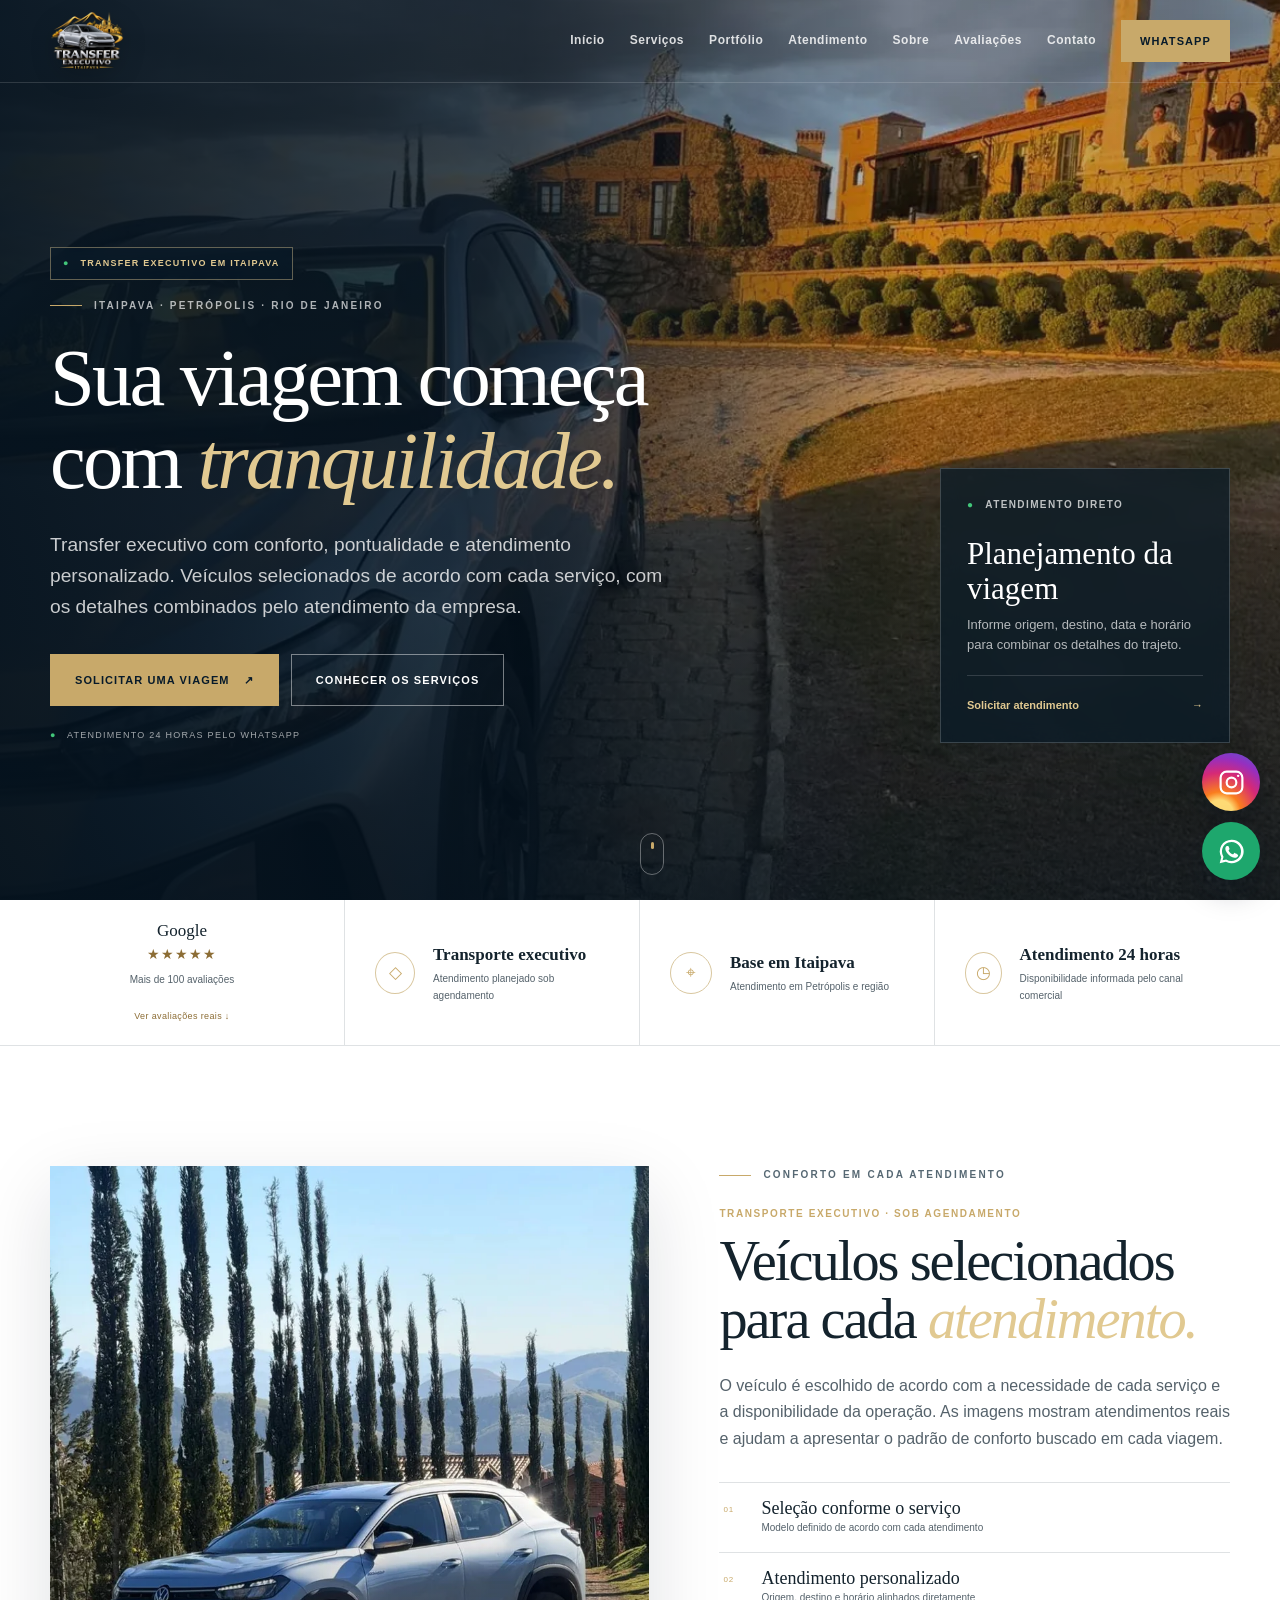
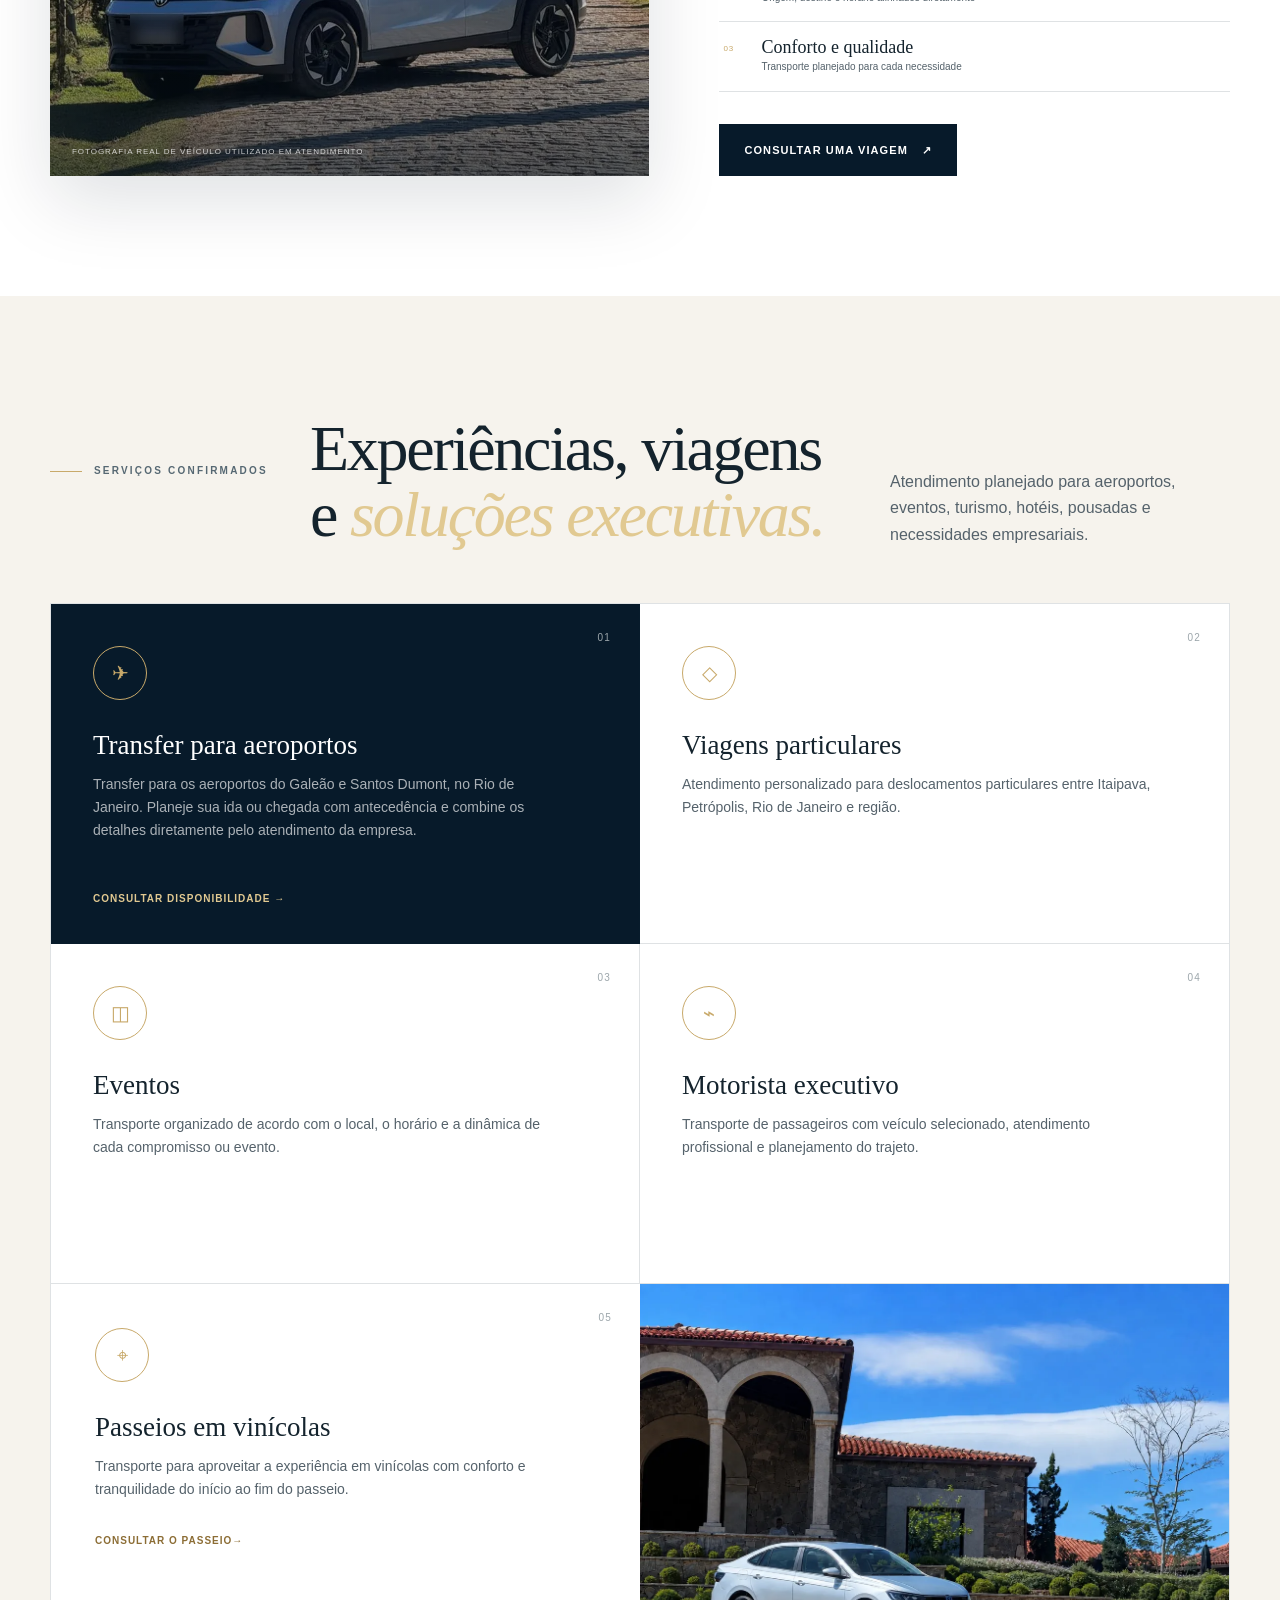
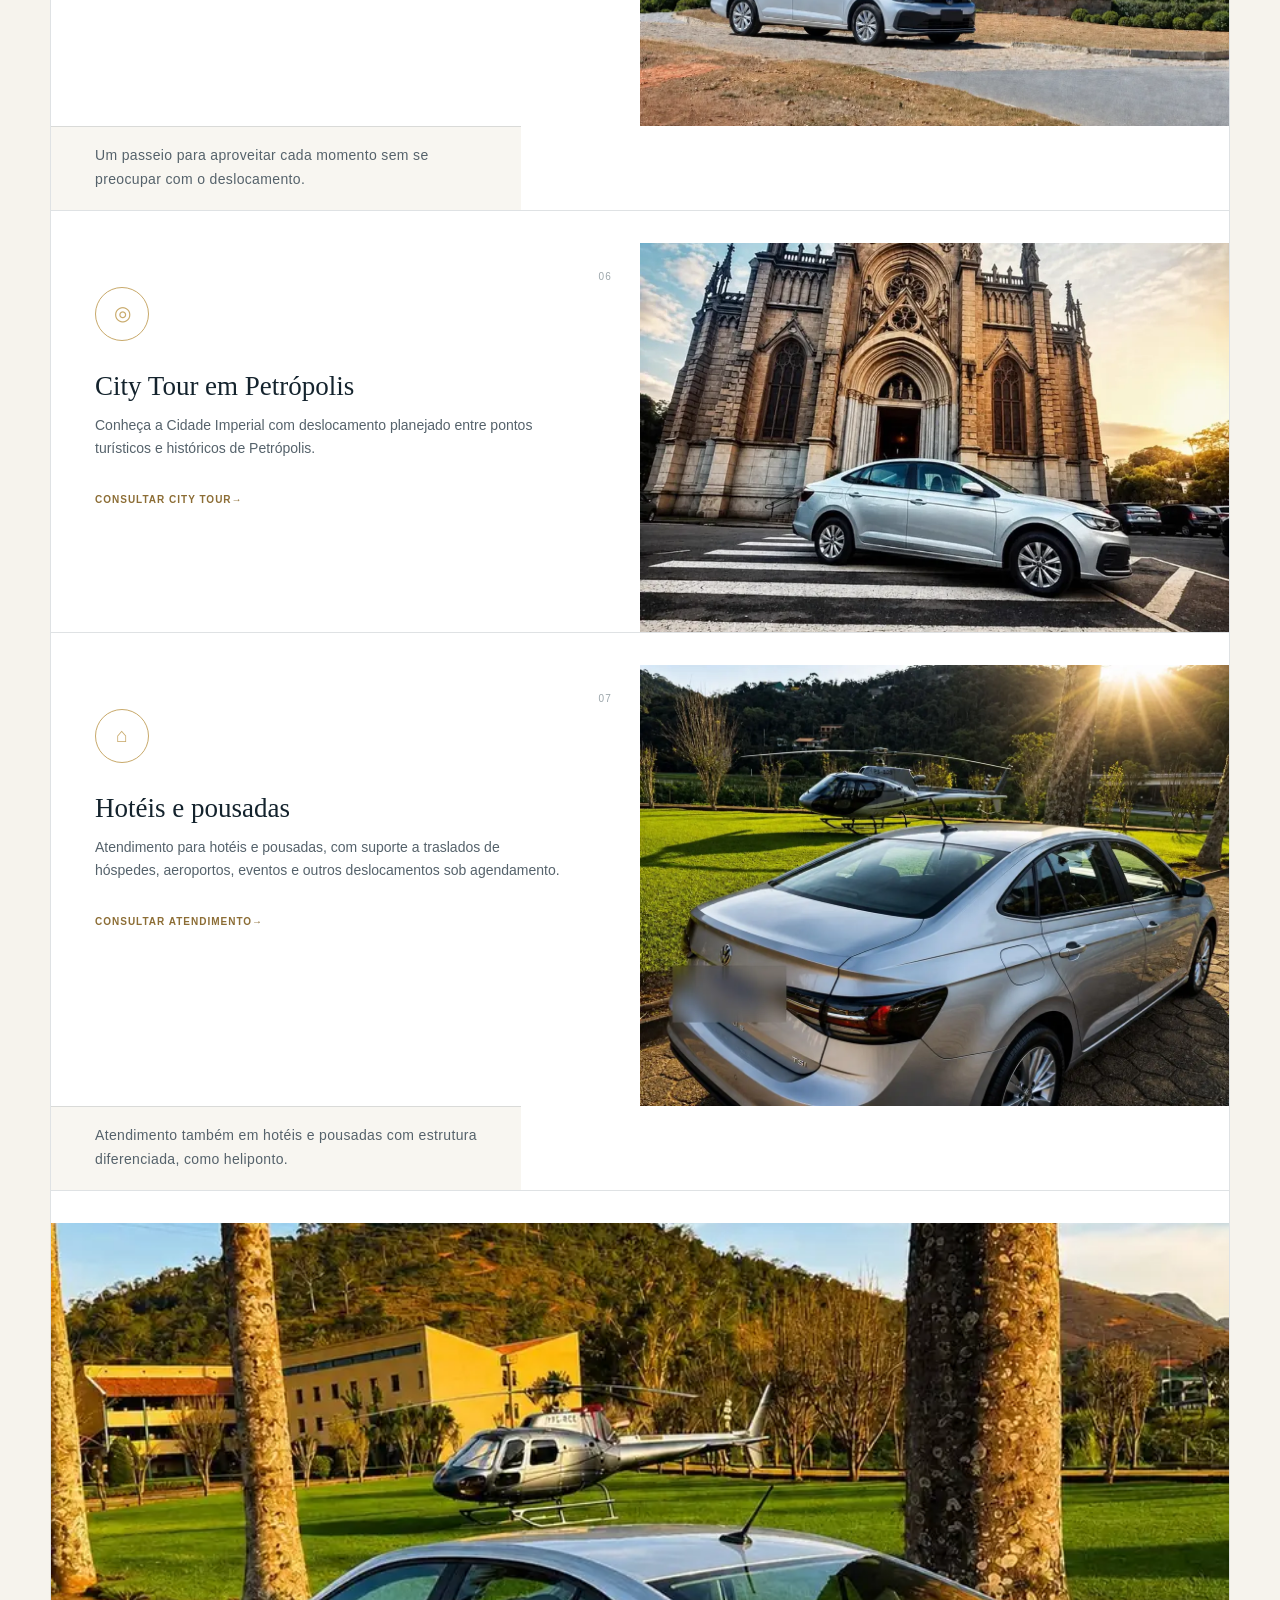
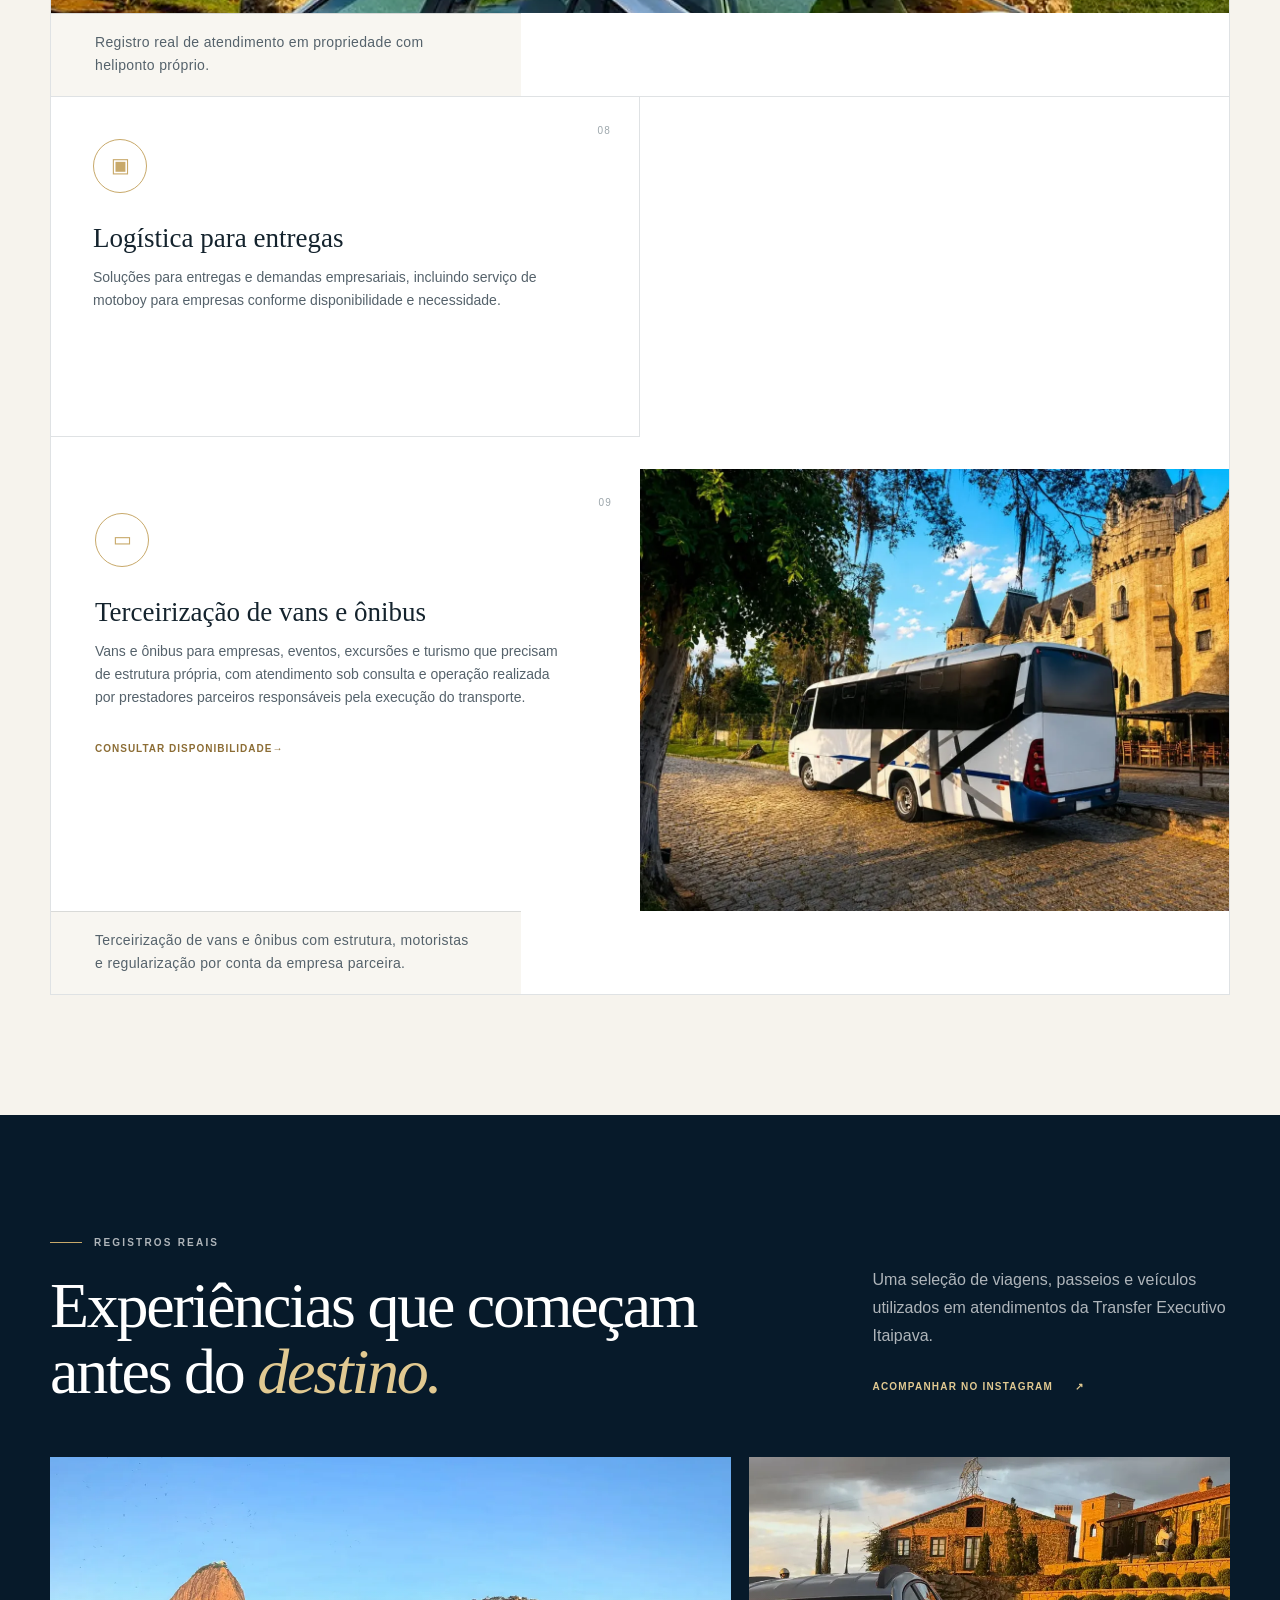
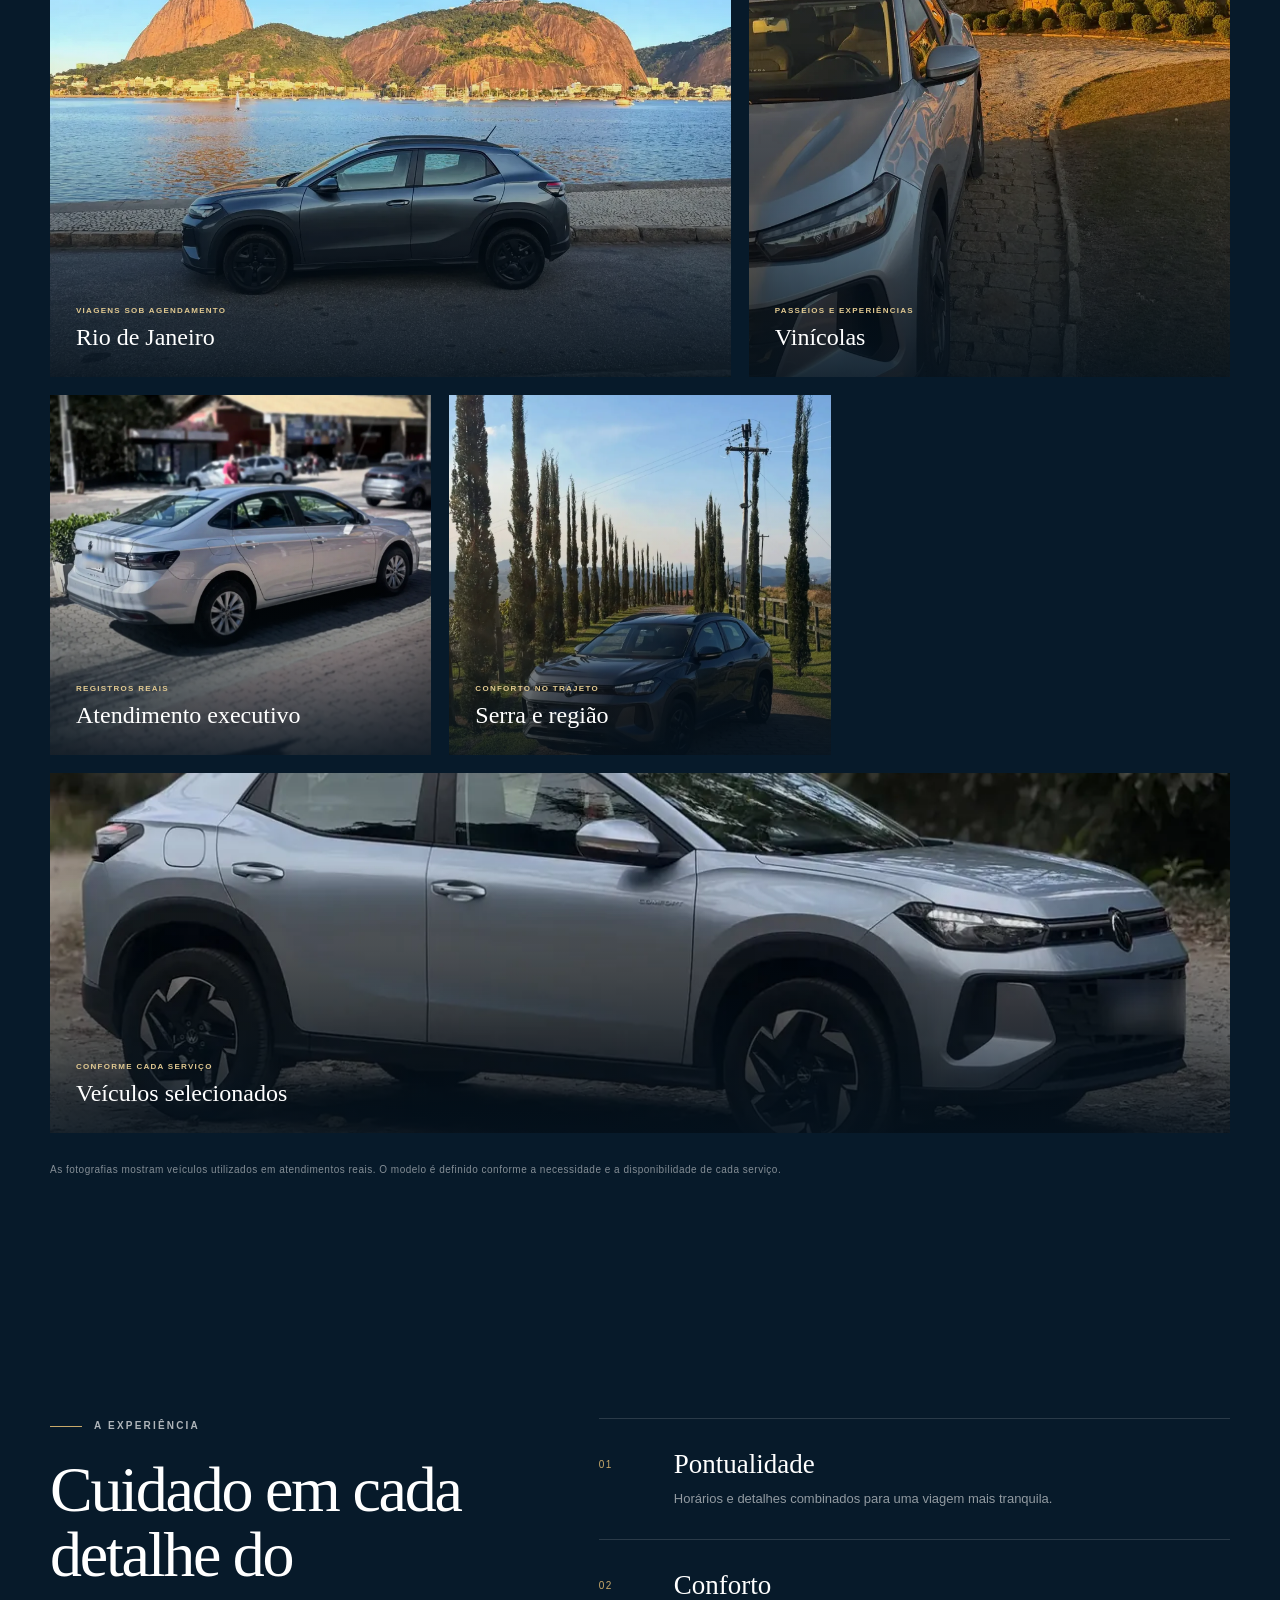
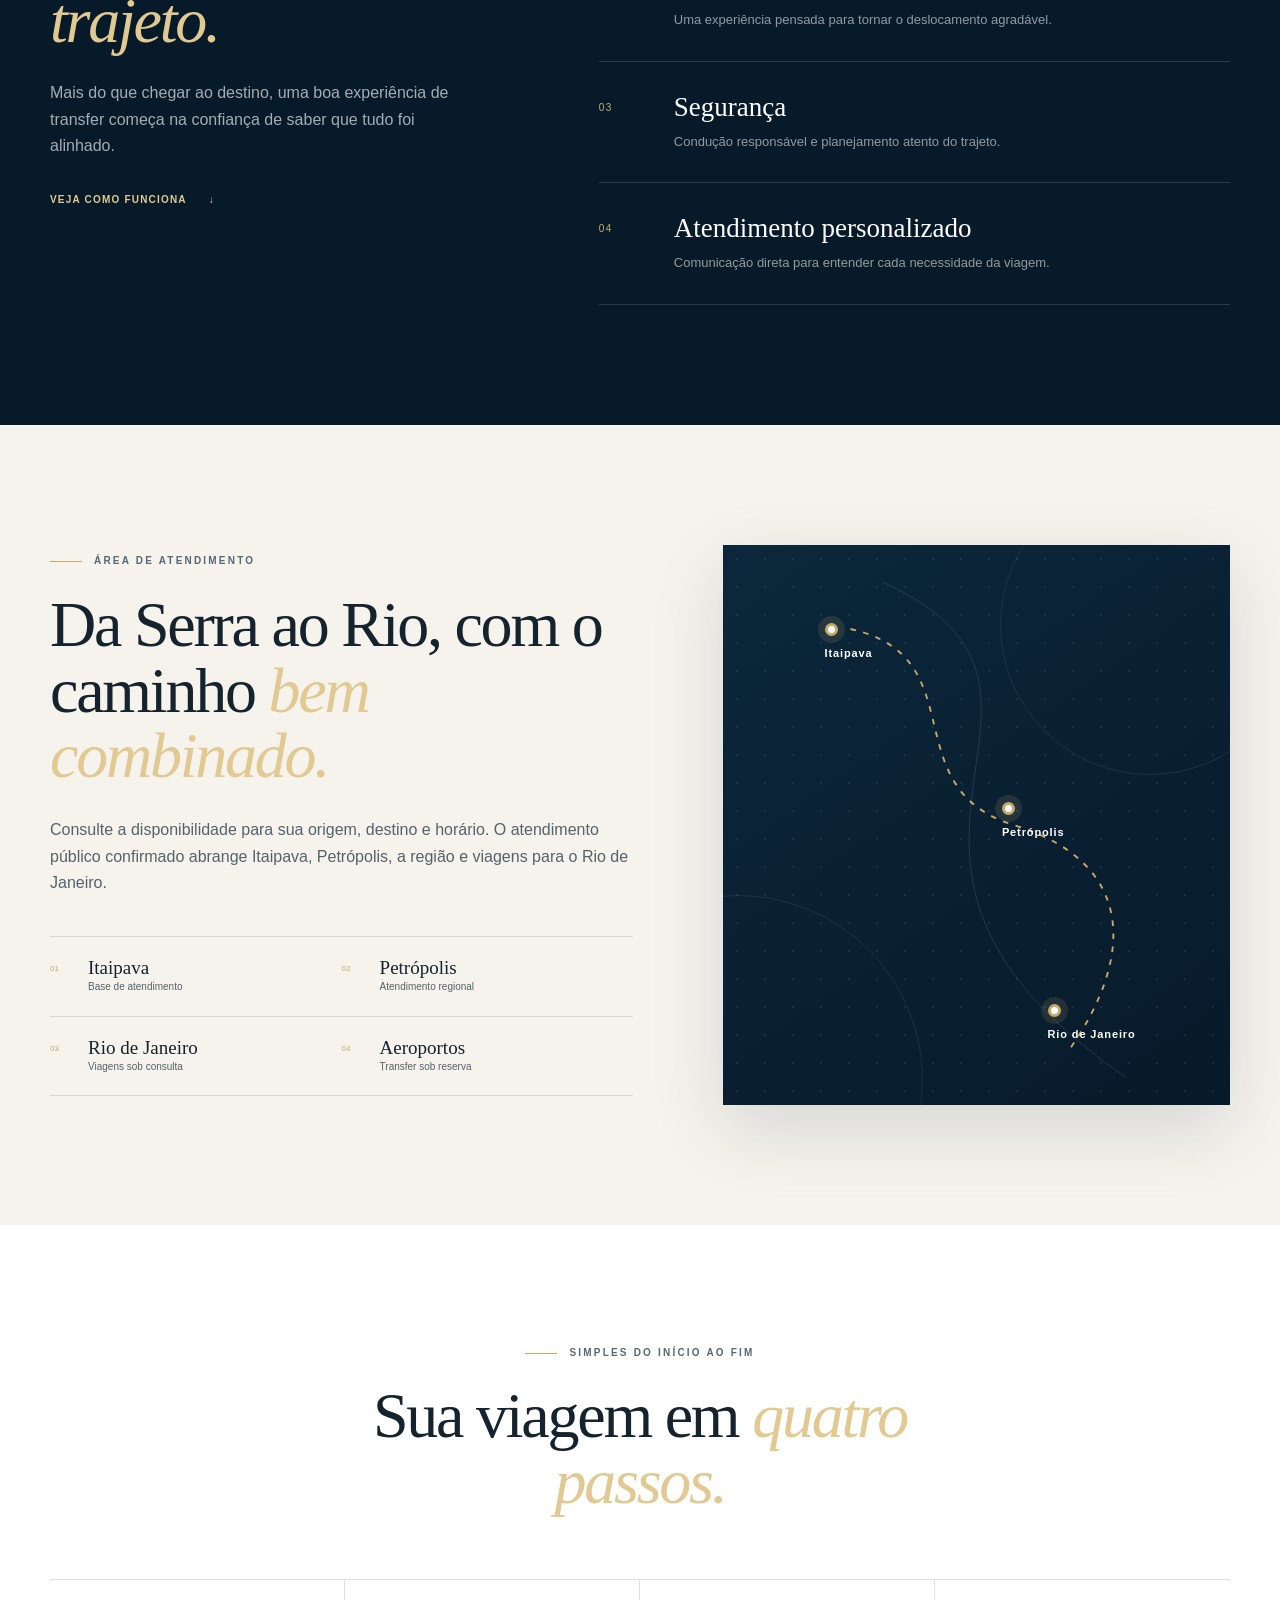
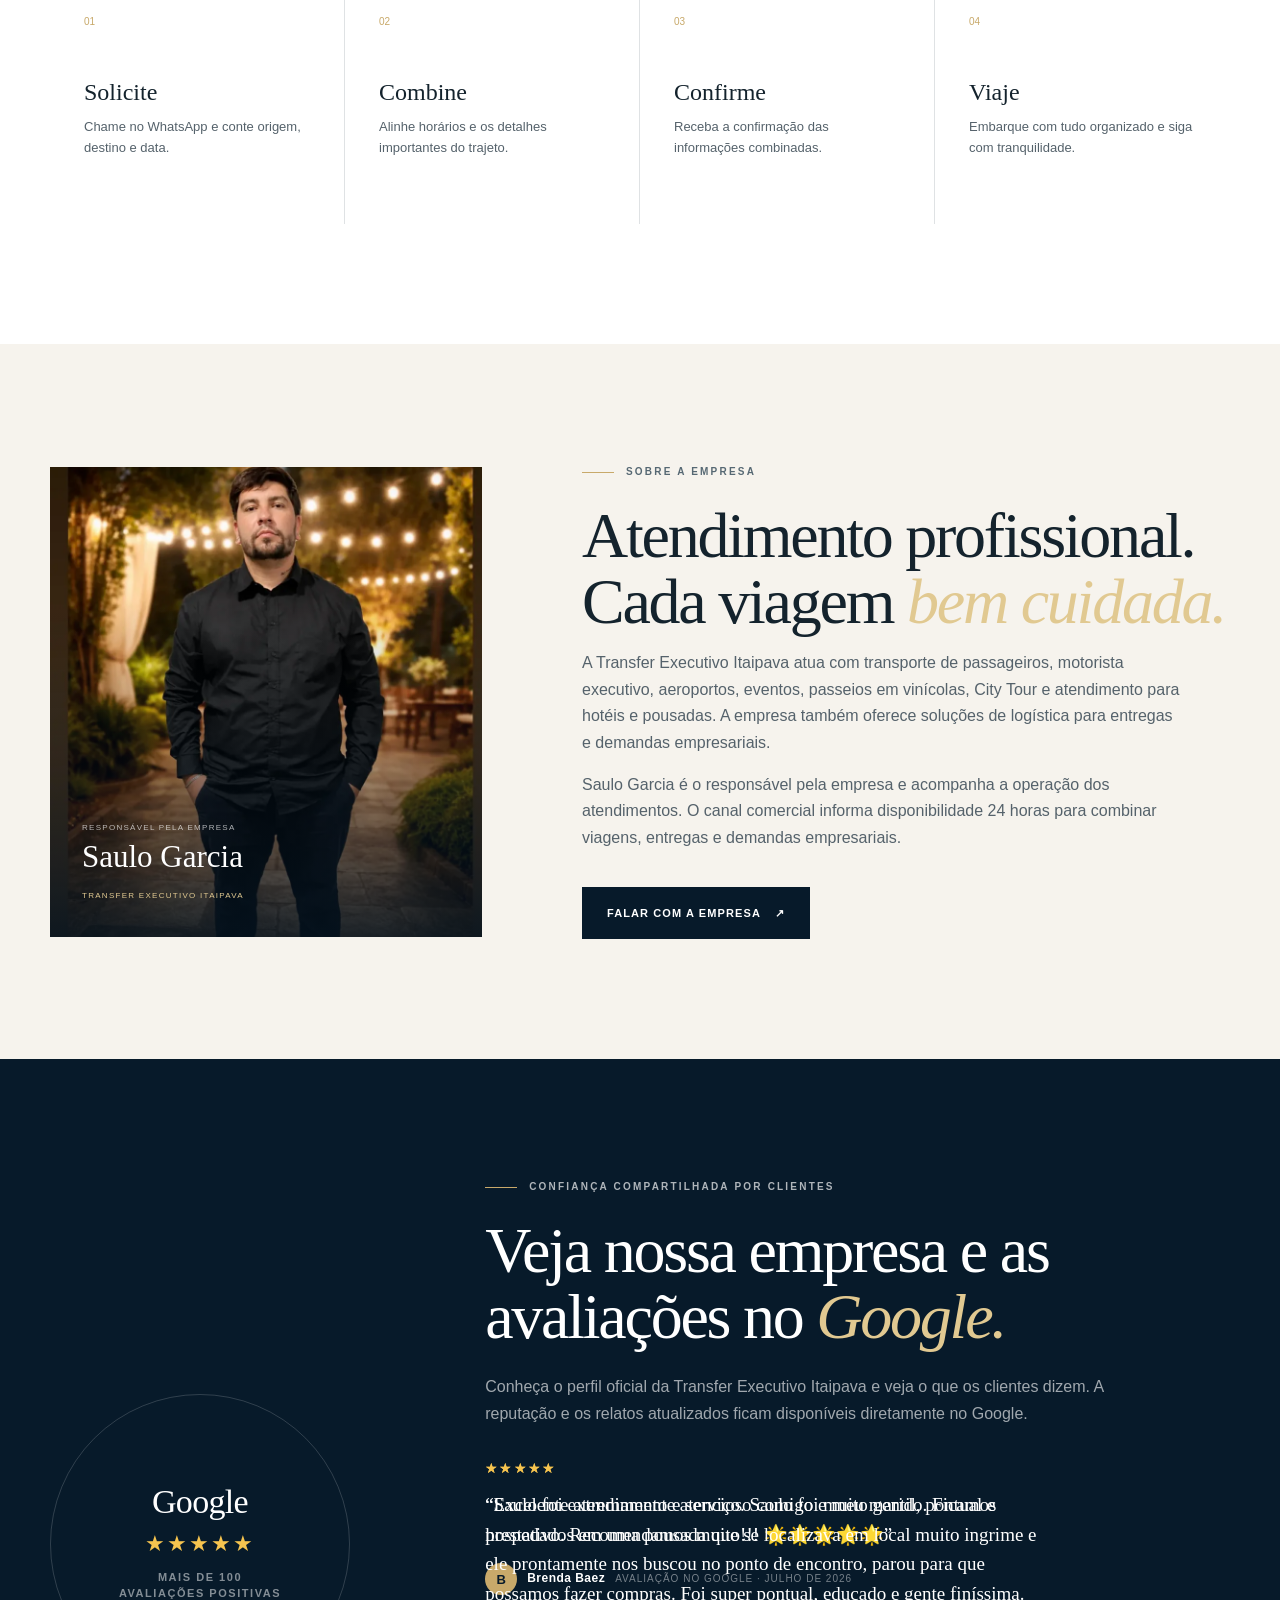
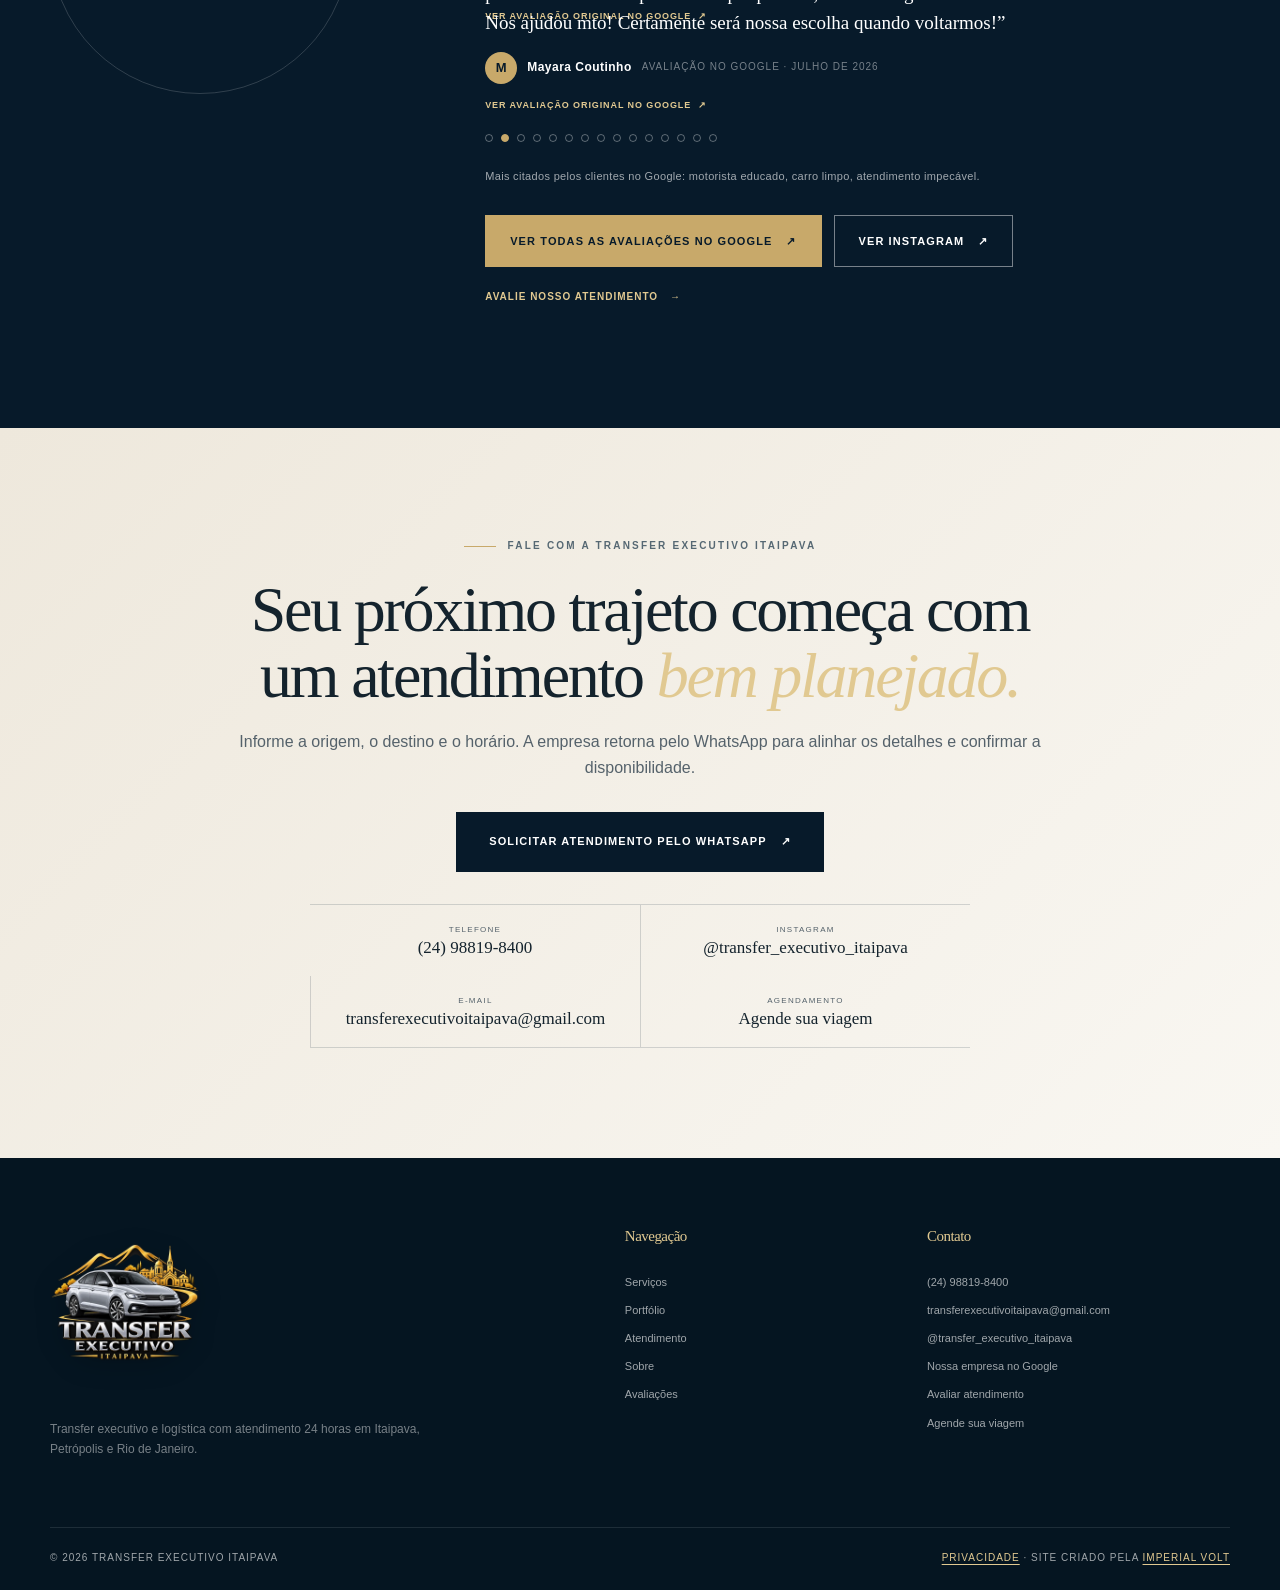
==== commit 7be515c7: "fix(saulo): remove tom de nota de processo e travessoes do texto visivel Aviso de privacidade nao de" ====
--- a/index.html
+++ b/index.html
@@ -47,7 +47,7 @@
 
   <header class="site-header" data-header>
     <div class="shell header-inner">
-      <a class="brand" href="#inicio" aria-label="Transfer Executivo Itaipava — início">
+      <a class="brand" href="#inicio" aria-label="Transfer Executivo Itaipava, início">
         <img class="brand-logo" src="./assets/logo-transfer-executivo-itaipava-web.webp" width="640" height="640" alt="Transfer Executivo Itaipava">
       </a>
       <button class="menu-toggle" type="button" aria-expanded="false" aria-controls="menu-principal" data-menu-toggle>
--- a/styles.css
+++ b/styles.css
@@ -447,15 +447,6 @@
   font-size:12px;
 }
 
-.legal-pending{
-  background:#f8f6f1;
-  border:1px solid var(--line);
-  border-radius:6px;
-  padding:14px 18px;
-  color:var(--muted);
-  font-size:13px;
-}
-
 @media(max-width:640px){
   .legal-page{
     padding-top:110px;
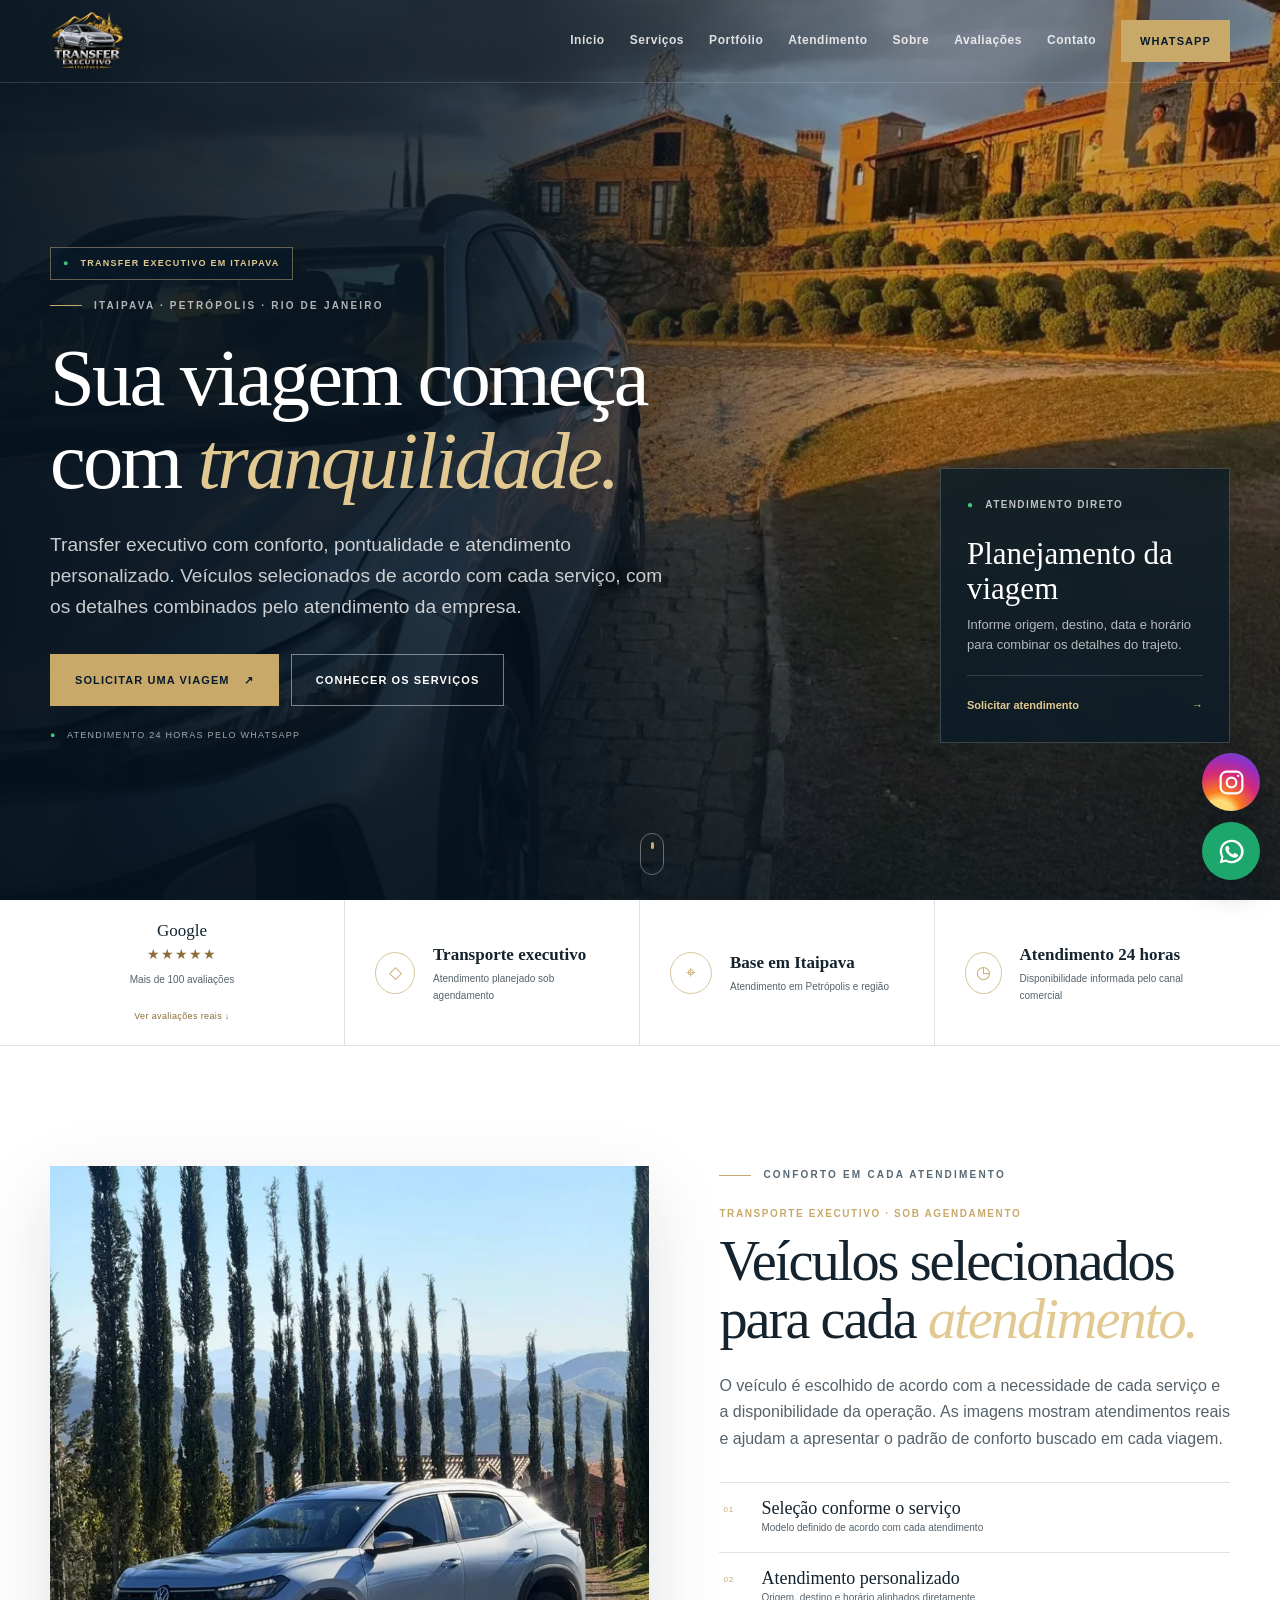
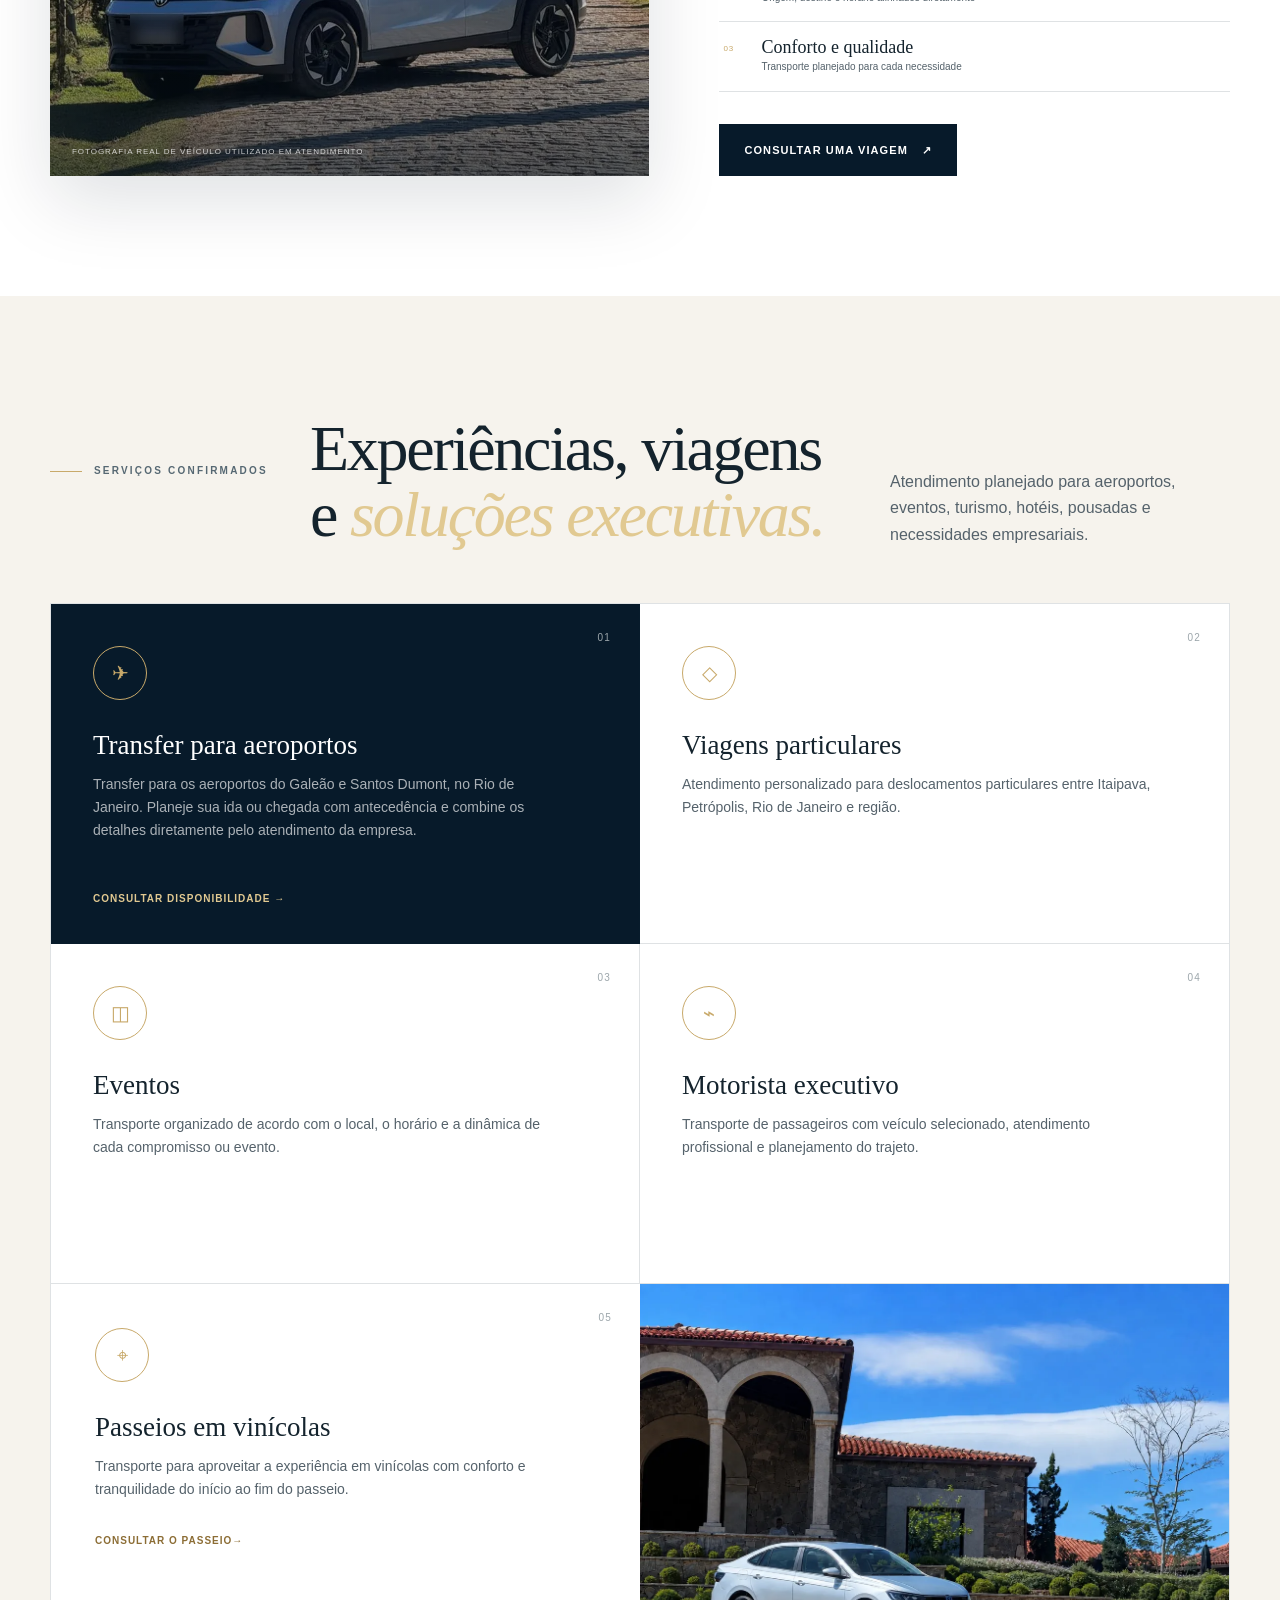
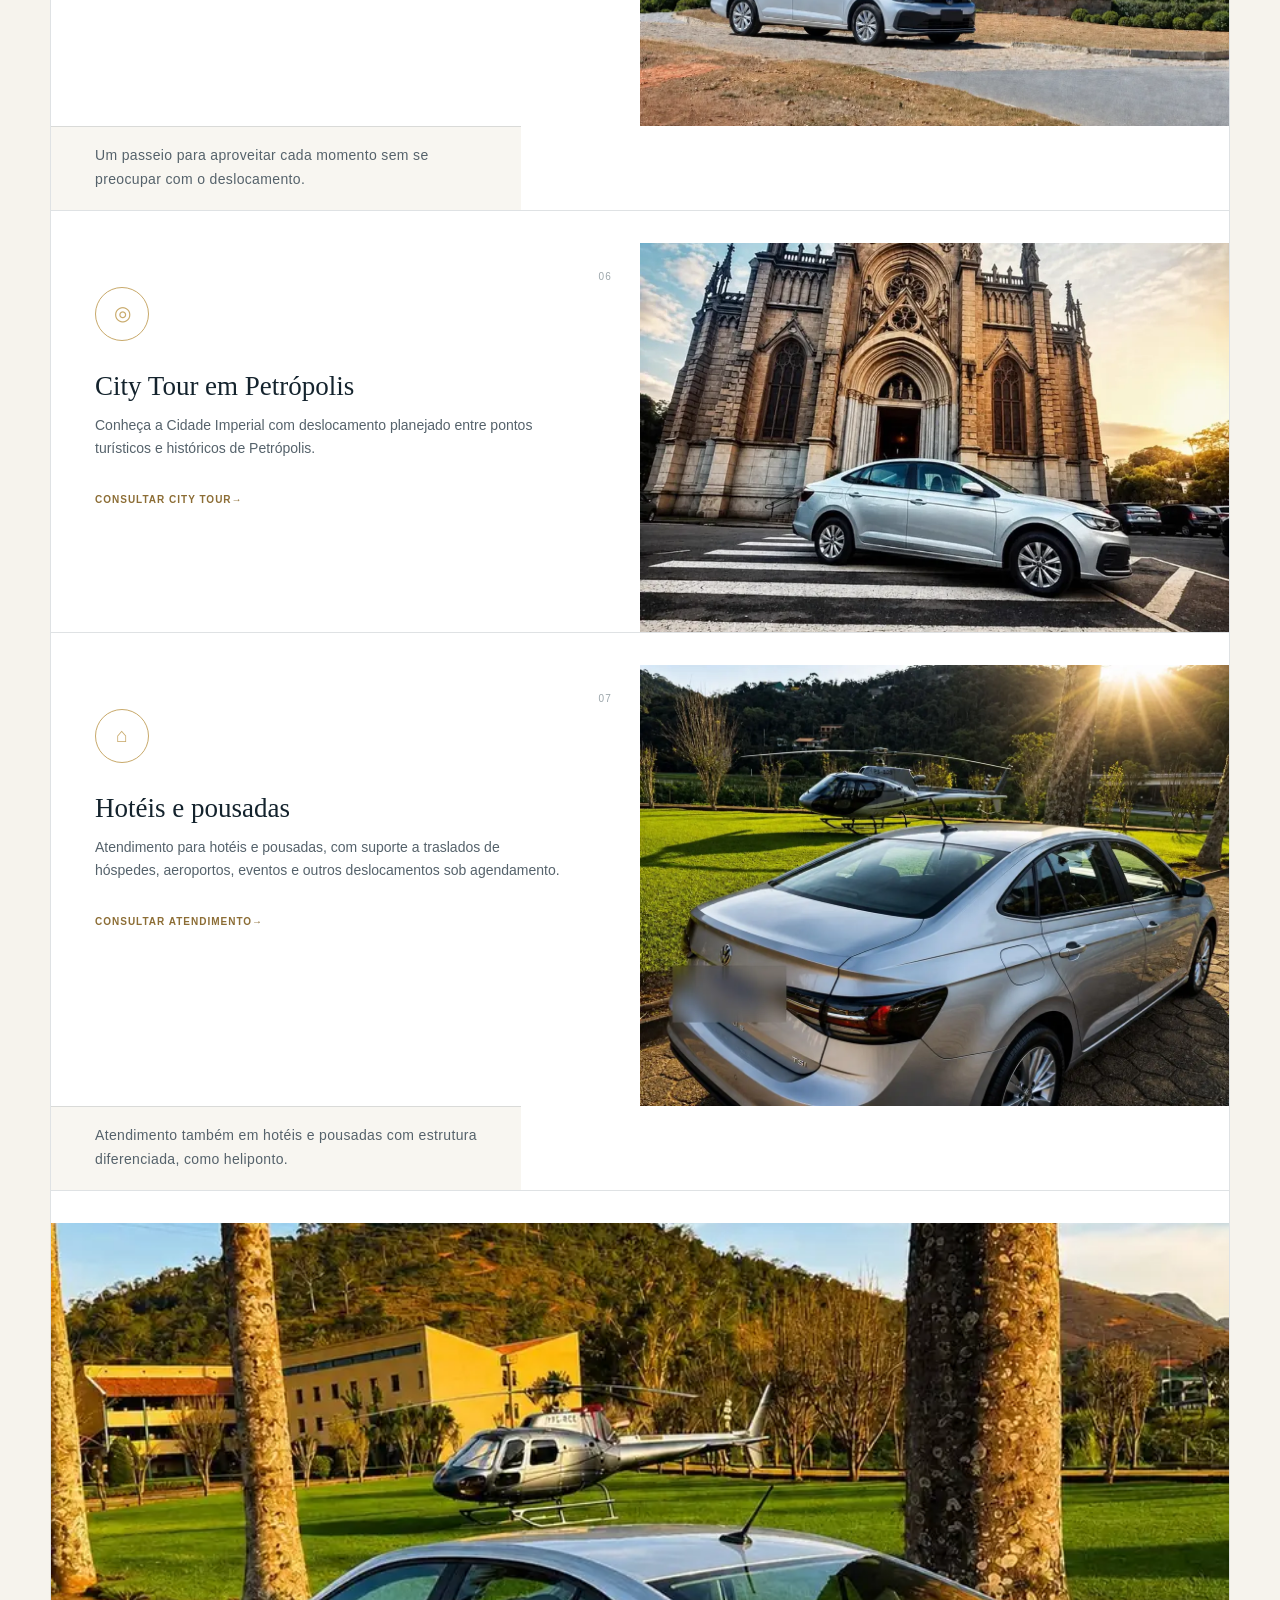
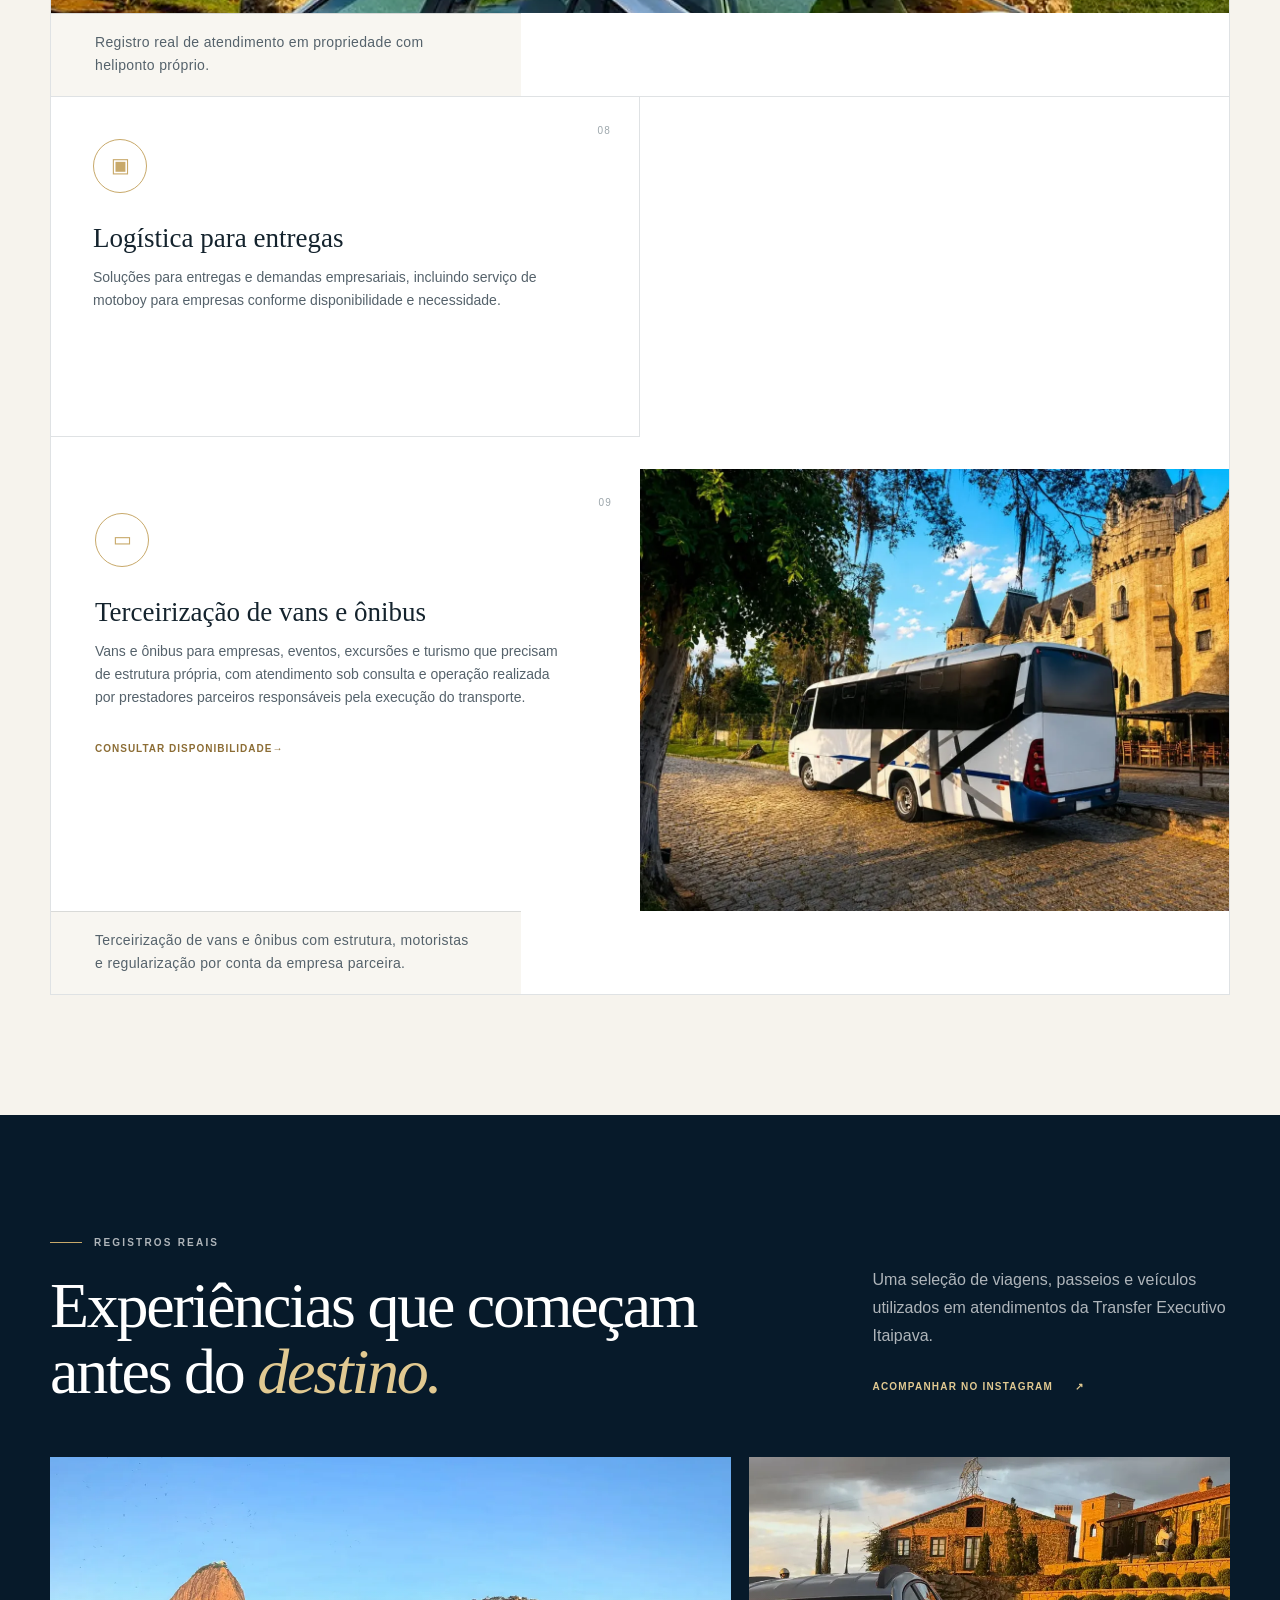
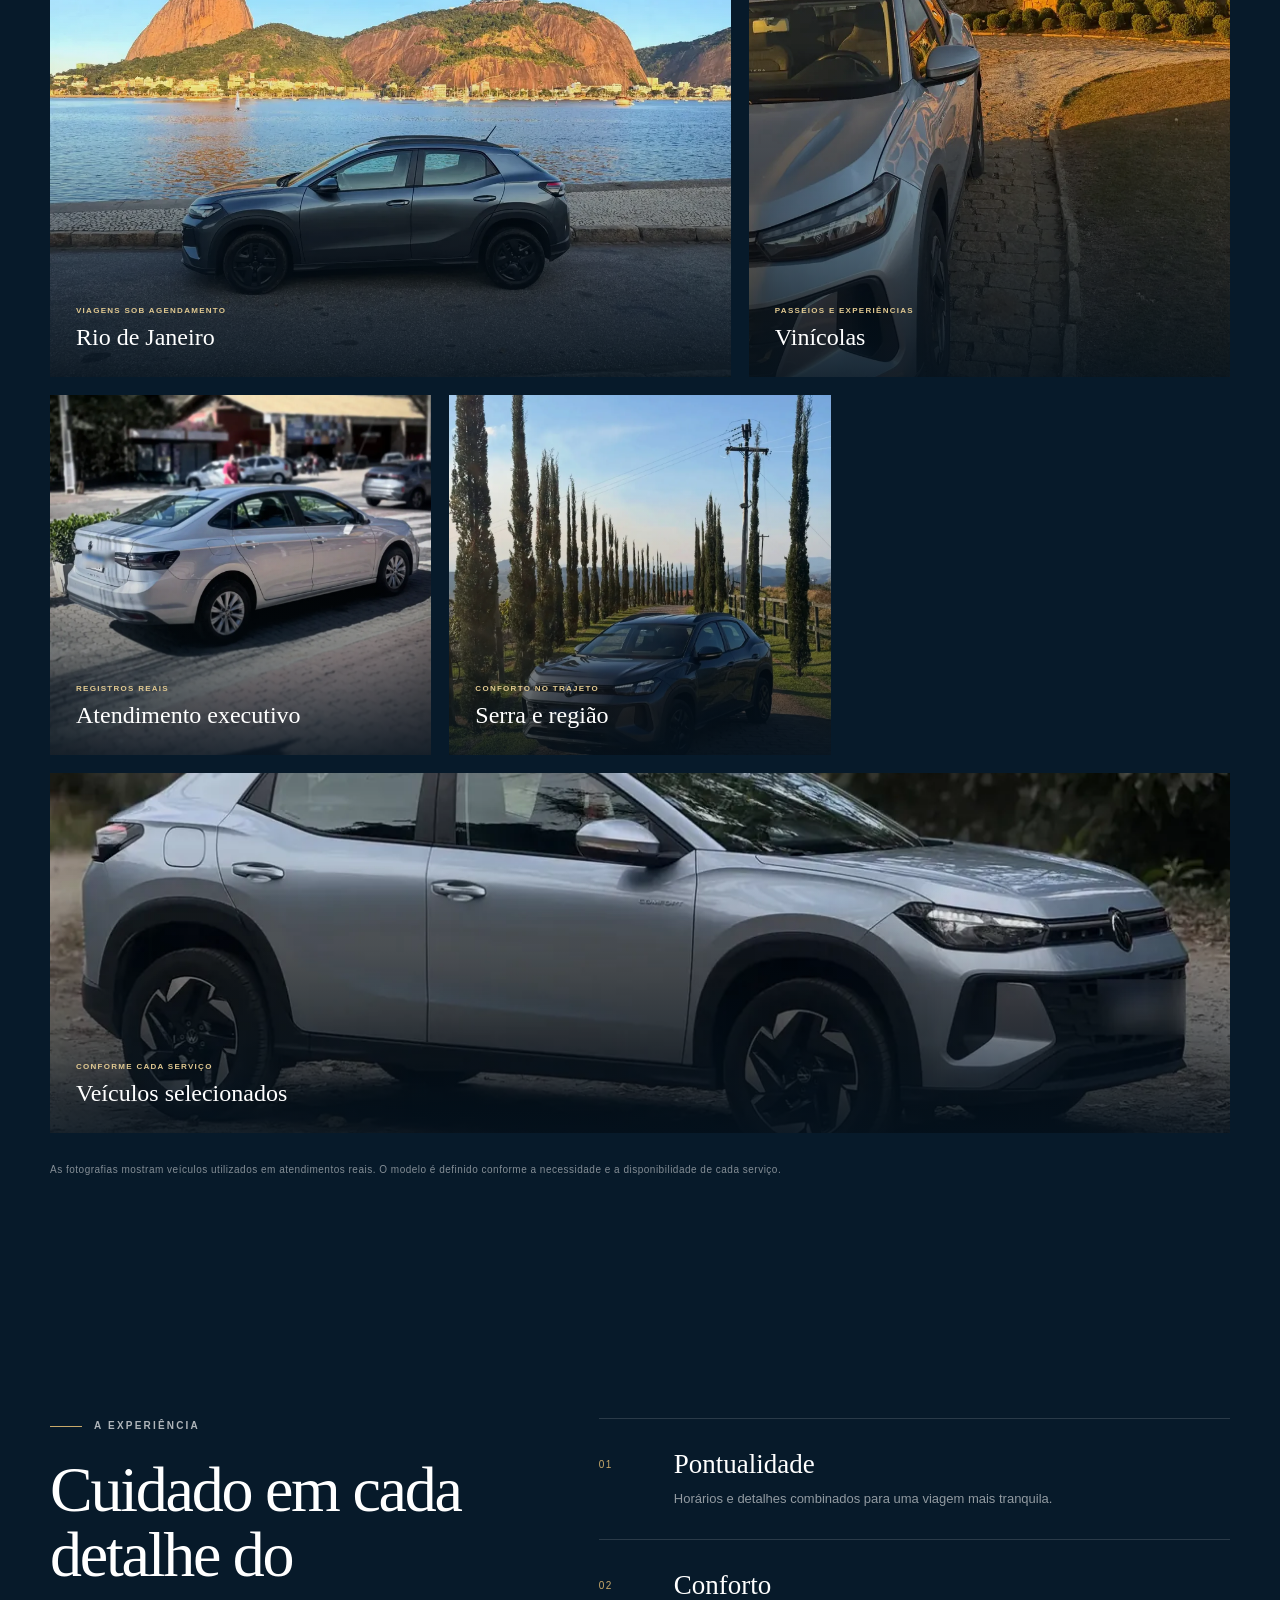
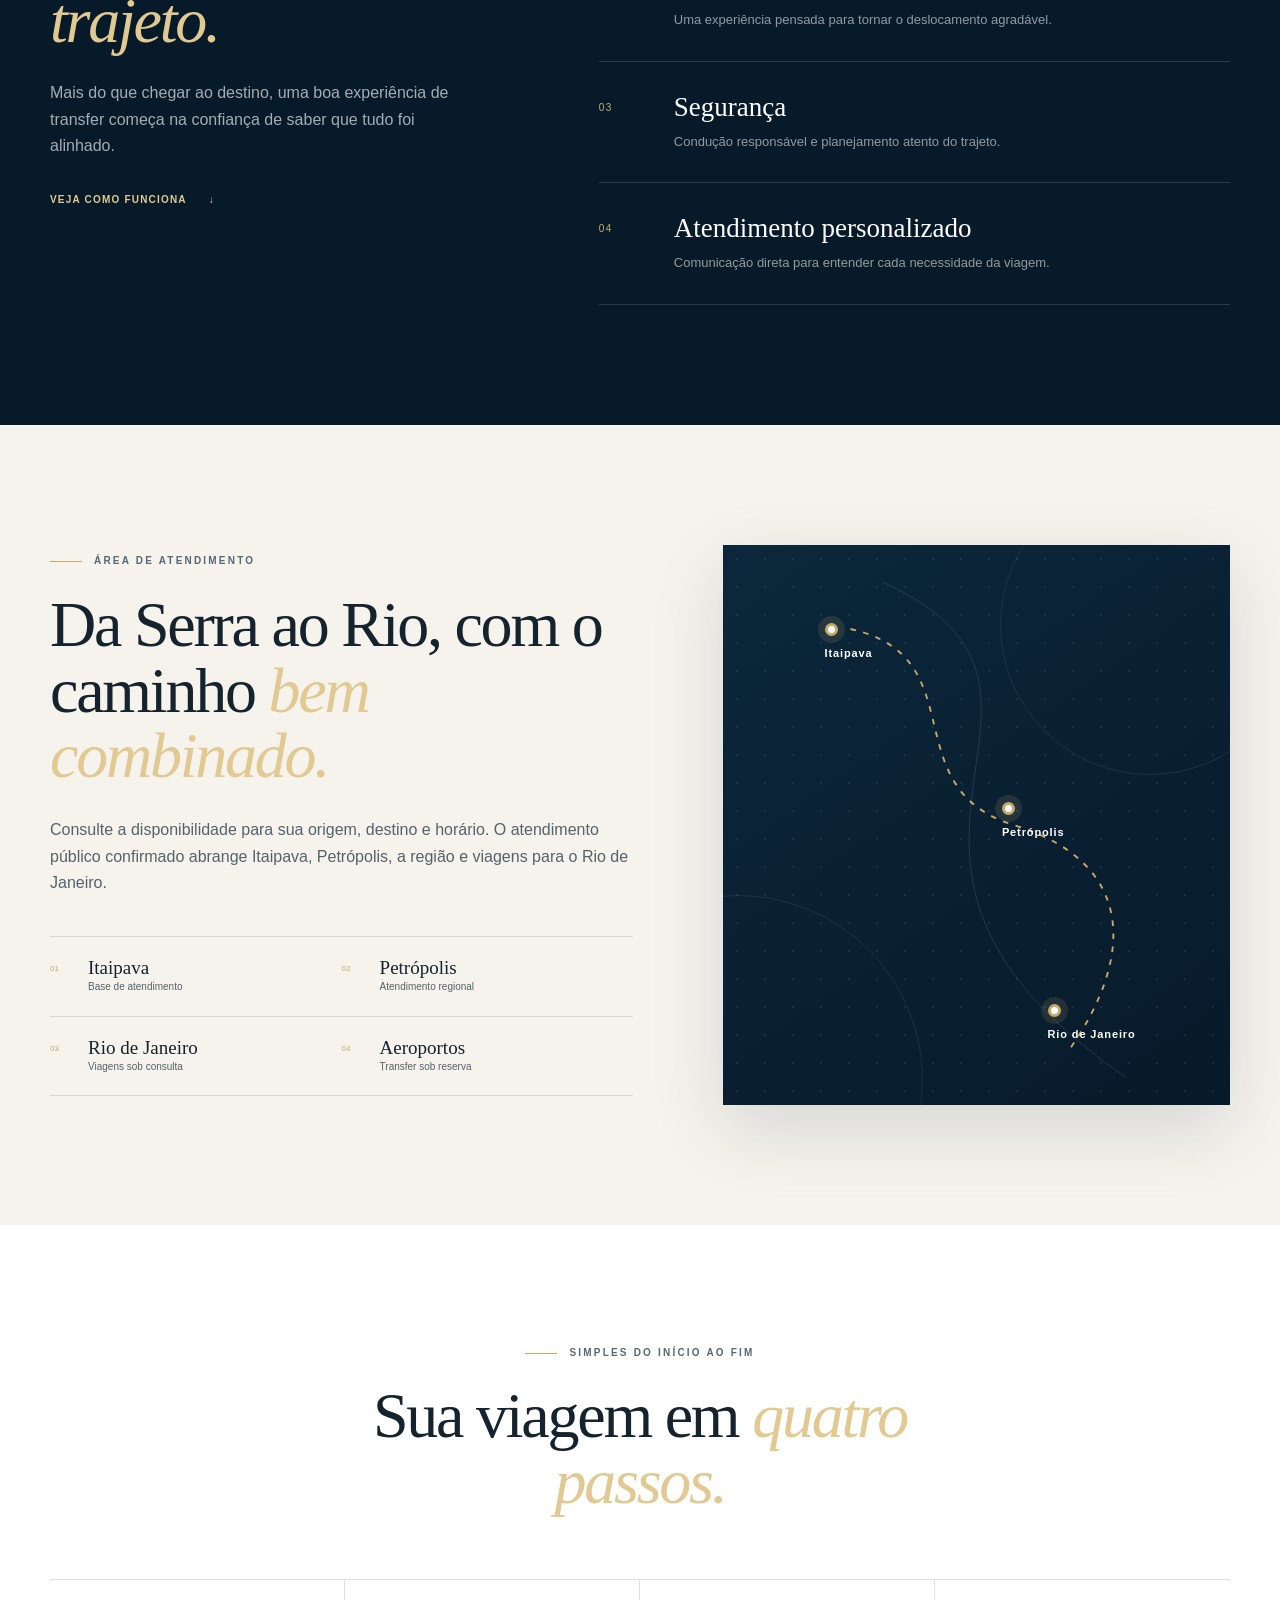
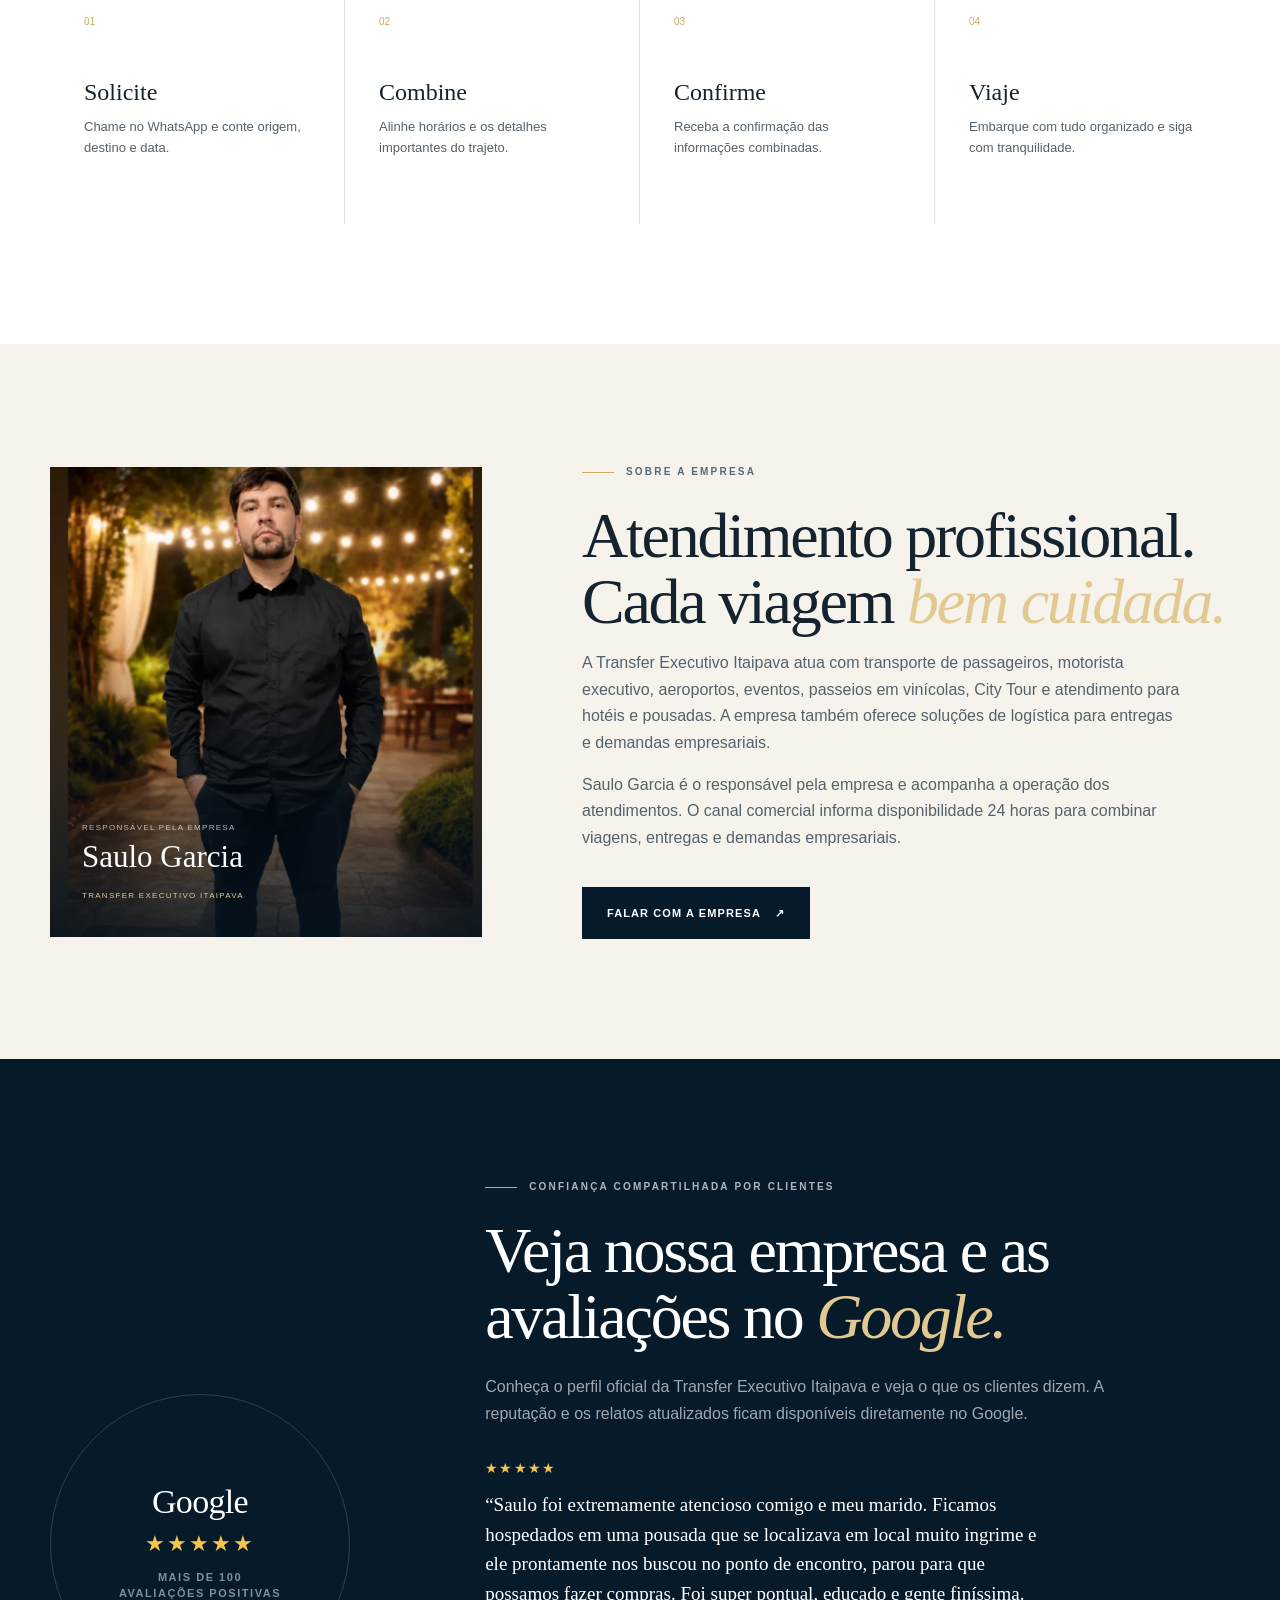
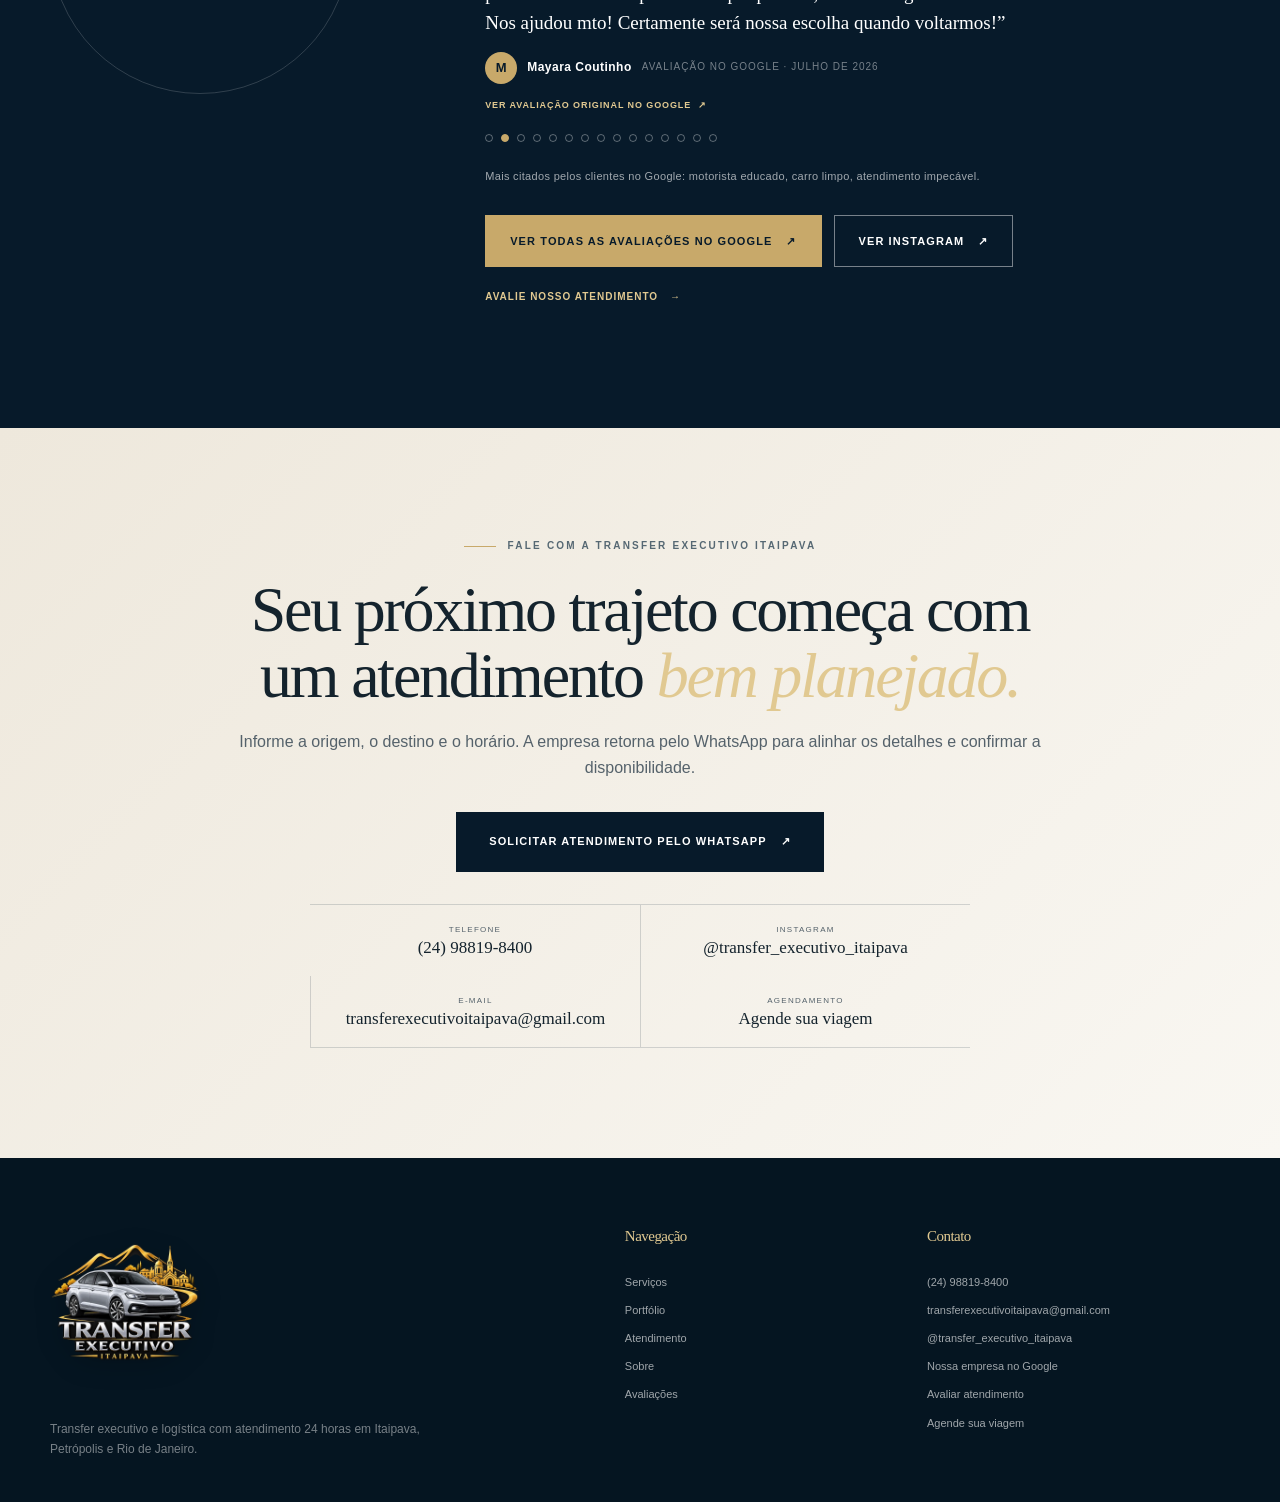
==== commit 53de4bf1: "feat(saulo): publica URL final curta (itaipava.transferexecutivo.workers.dev) Renomeia o Worker de d" ====
--- a/index.html
+++ b/index.html
@@ -7,7 +7,7 @@
   <meta name="description" content="Transfer e motorista executivo em Itaipava e Petrópolis, com atendimento 24 horas, transfer para o Galeão e Santos Dumont, passeios em vinícolas, viagens ao Rio e registros reais de atendimento.">
   <meta name="theme-color" content="#071a2a">
   <meta name="robots" content="index, follow">
-  <link rel="canonical" href="https://transfer-executivo-itaipava.transferexecutivo.workers.dev/">
+  <link rel="canonical" href="https://itaipava.transferexecutivo.workers.dev/">
   <link rel="icon" href="./assets/favicon.svg" type="image/svg+xml">
   <link rel="preload" href="./assets/hero-transfer-executivo.webp?v=20260827-opt" as="image" type="image/webp" media="(min-width: 641px)" fetchpriority="high">
   <link rel="preload" href="./assets/hero-transfer-executivo-mobile.webp?v=20260827-opt" as="image" type="image/webp" media="(max-width: 640px)" fetchpriority="high">
@@ -17,8 +17,8 @@
   <meta property="og:locale" content="pt_BR">
   <meta property="og:title" content="Transfer Executivo Itaipava | Petrópolis e Rio">
   <meta property="og:description" content="Transfer executivo, aeroportos e passeios em vinícolas com atendimento 24 horas em Itaipava, Petrópolis e Rio de Janeiro.">
-  <meta property="og:url" content="https://transfer-executivo-itaipava.transferexecutivo.workers.dev/">
-  <meta property="og:image" content="https://transfer-executivo-itaipava.transferexecutivo.workers.dev/assets/og-transfer-executivo-itaipava.jpg">
+  <meta property="og:url" content="https://itaipava.transferexecutivo.workers.dev/">
+  <meta property="og:image" content="https://itaipava.transferexecutivo.workers.dev/assets/og-transfer-executivo-itaipava.jpg">
   <meta property="og:image:width" content="1200">
   <meta property="og:image:height" content="630">
   <meta property="og:image:alt" content="Veículo utilizado pela Transfer Executivo Itaipava em cenário de vinícola">
@@ -28,10 +28,12 @@
     "@context": "https://schema.org",
     "@type": "TaxiService",
     "name": "Transfer Executivo Itaipava",
-    "url": "https://transfer-executivo-itaipava.transferexecutivo.workers.dev/",
+    "legalName": "Saulo José Garcia Ribeiro",
+    "taxID": "56.295.970/0001-16",
+    "url": "https://itaipava.transferexecutivo.workers.dev/",
     "telephone": "+5524988198400",
     "email": "transferexecutivoitaipava@gmail.com",
-    "image": "https://transfer-executivo-itaipava.transferexecutivo.workers.dev/assets/og-transfer-executivo-itaipava.jpg",
+    "image": "https://itaipava.transferexecutivo.workers.dev/assets/og-transfer-executivo-itaipava.jpg",
     "description": "Serviço de transfer e motorista executivo em Itaipava e Petrópolis, com atendimento 24 horas, transfer para os aeroportos do Galeão e Santos Dumont, passeios em vinícolas, viagens ao Rio de Janeiro e logística de entregas.",
     "openingHours": "Mo-Su 00:00-23:59",
     "areaServed": ["Itaipava", "Petrópolis", "Rio de Janeiro"],
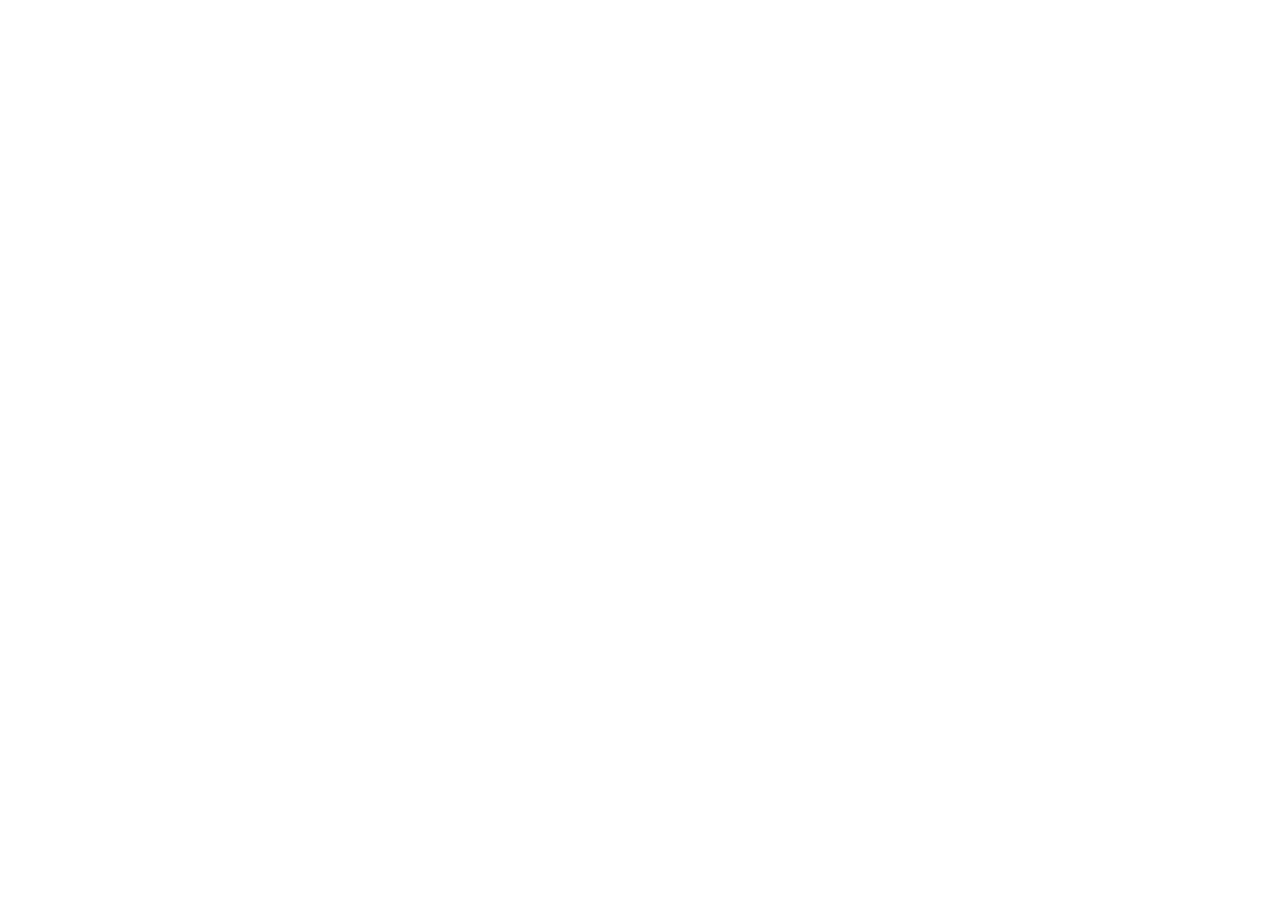
==== commit ea3f3574: "Endereço antigo passa a redirecionar para o site atual do cliente Co-Authored-By: Claude Opus 5.5 <n" ====
--- a/index.html
+++ b/index.html
@@ -1,551 +1,7 @@
 <!doctype html>
-<html lang="pt-BR">
-<head>
-  <meta charset="utf-8">
-  <meta name="viewport" content="width=device-width, initial-scale=1, viewport-fit=cover">
-  <title>Transfer Executivo Itaipava | Petrópolis e Rio</title>
-  <meta name="description" content="Transfer e motorista executivo em Itaipava e Petrópolis, com atendimento 24 horas, transfer para o Galeão e Santos Dumont, passeios em vinícolas, viagens ao Rio e registros reais de atendimento.">
-  <meta name="theme-color" content="#071a2a">
-  <meta name="robots" content="index, follow">
-  <link rel="canonical" href="https://itaipava.transferexecutivo.workers.dev/">
-  <link rel="icon" href="./assets/favicon.svg" type="image/svg+xml">
-  <link rel="preload" href="./assets/hero-transfer-executivo.webp?v=20260827-opt" as="image" type="image/webp" media="(min-width: 641px)" fetchpriority="high">
-  <link rel="preload" href="./assets/hero-transfer-executivo-mobile.webp?v=20260827-opt" as="image" type="image/webp" media="(max-width: 640px)" fetchpriority="high">
-  <link rel="stylesheet" href="./styles.css?v=20260827-delivery">
-  <link rel="sitemap" type="application/xml" href="./sitemap.xml">
-  <meta property="og:type" content="website">
-  <meta property="og:locale" content="pt_BR">
-  <meta property="og:title" content="Transfer Executivo Itaipava | Petrópolis e Rio">
-  <meta property="og:description" content="Transfer executivo, aeroportos e passeios em vinícolas com atendimento 24 horas em Itaipava, Petrópolis e Rio de Janeiro.">
-  <meta property="og:url" content="https://itaipava.transferexecutivo.workers.dev/">
-  <meta property="og:image" content="https://itaipava.transferexecutivo.workers.dev/assets/og-transfer-executivo-itaipava.jpg">
-  <meta property="og:image:width" content="1200">
-  <meta property="og:image:height" content="630">
-  <meta property="og:image:alt" content="Veículo utilizado pela Transfer Executivo Itaipava em cenário de vinícola">
-  <meta name="twitter:card" content="summary_large_image">
-  <script type="application/ld+json">
-  {
-    "@context": "https://schema.org",
-    "@type": "TaxiService",
-    "name": "Transfer Executivo Itaipava",
-    "legalName": "Saulo José Garcia Ribeiro",
-    "taxID": "56.295.970/0001-16",
-    "url": "https://itaipava.transferexecutivo.workers.dev/",
-    "telephone": "+5524988198400",
-    "email": "transferexecutivoitaipava@gmail.com",
-    "image": "https://itaipava.transferexecutivo.workers.dev/assets/og-transfer-executivo-itaipava.jpg",
-    "description": "Serviço de transfer e motorista executivo em Itaipava e Petrópolis, com atendimento 24 horas, transfer para os aeroportos do Galeão e Santos Dumont, passeios em vinícolas, viagens ao Rio de Janeiro e logística de entregas.",
-    "openingHours": "Mo-Su 00:00-23:59",
-    "areaServed": ["Itaipava", "Petrópolis", "Rio de Janeiro"],
-    "sameAs": [
-      "https://www.instagram.com/transfer_executivo_itaipava/",
-      "https://www.google.com/maps/search/?api=1&query=Transfer+Executivo+Itaipava&query_place_id=ChIJxXIiDsYJIyoRZ_25z6F_Njs"
-    ]
-  }
-  </script>
-</head>
-<body>
-  <a class="skip-link" href="#conteudo">Pular para o conteúdo</a>
-
-  <header class="site-header" data-header>
-    <div class="shell header-inner">
-      <a class="brand" href="#inicio" aria-label="Transfer Executivo Itaipava, início">
-        <img class="brand-logo" src="./assets/logo-transfer-executivo-itaipava-web.webp" width="640" height="640" alt="Transfer Executivo Itaipava">
-      </a>
-      <button class="menu-toggle" type="button" aria-expanded="false" aria-controls="menu-principal" data-menu-toggle>
-        <span class="sr-only">Abrir menu</span><i></i><i></i><i></i>
-      </button>
-      <nav class="main-nav" id="menu-principal" aria-label="Navegação principal" data-menu>
-        <a href="#inicio">Início</a>
-        <a href="#servicos">Serviços</a>
-        <a href="#portfolio">Portfólio</a>
-        <a href="#atendimento">Atendimento</a>
-        <a href="#sobre">Sobre</a>
-        <a href="#avaliacoes">Avaliações</a>
-        <a href="#contato">Contato</a>
-        <a class="button button-small button-gold nav-cta" href="https://wa.me/5524988198400?text=Ol%C3%A1%21%20Encontrei%20a%20Transfer%20Executivo%20Itaipava%20pelo%20site%20e%20gostaria%20de%20solicitar%20informa%C3%A7%C3%B5es%20sobre%20um%20transfer." target="_blank" rel="noopener" aria-label="Solicitar uma viagem com a Transfer Executivo Itaipava pelo WhatsApp">WhatsApp</a>
-      </nav>
-    </div>
-  </header>
-
-  <main id="conteudo">
-    <section class="hero" id="inicio" aria-labelledby="hero-title">
-      <div class="hero-media" role="img" aria-label="Veículo utilizado em atendimento da Transfer Executivo Itaipava em uma vinícola"></div>
-      <div class="hero-overlay"></div>
-      <div class="shell hero-inner">
-        <div class="hero-copy" data-reveal>
-          <p class="hero-update"><span aria-hidden="true">●</span> Transfer executivo em Itaipava</p>
-          <p class="eyebrow eyebrow-light"><span></span>Itaipava · Petrópolis · Rio de Janeiro</p>
-          <h1 id="hero-title">Sua viagem começa com <em>tranquilidade.</em></h1>
-          <p class="hero-lead">Transfer executivo com conforto, pontualidade e atendimento personalizado. Veículos selecionados de acordo com cada serviço, com os detalhes combinados pelo atendimento da empresa.</p>
-          <div class="hero-actions">
-            <a class="button button-gold" href="https://wa.me/5524988198400?text=Ol%C3%A1%21%20Encontrei%20a%20Transfer%20Executivo%20Itaipava%20pelo%20site%20e%20gostaria%20de%20solicitar%20informa%C3%A7%C3%B5es%20sobre%20um%20transfer." target="_blank" rel="noopener">
-              Solicitar uma viagem <span aria-hidden="true">↗</span>
-            </a>
-            <a class="button button-ghost" href="#servicos">Conhecer os serviços</a>
-          </div>
-          <p class="hero-note"><span aria-hidden="true">●</span> Atendimento 24 horas pelo WhatsApp</p>
-        </div>
-        <aside class="hero-trust" aria-label="Planejamento e atendimento direto" data-reveal>
-          <div class="hero-trust-label"><span aria-hidden="true">●</span> Atendimento direto</div>
-          <div class="review-evergreen"><strong>Planejamento da viagem</strong><p>Informe origem, destino, data e horário para combinar os detalhes do trajeto.</p></div>
-          <hr>
-          <a href="https://wa.me/5524988198400?text=Ol%C3%A1%21%20Encontrei%20a%20Transfer%20Executivo%20Itaipava%20pelo%20site%20e%20gostaria%20de%20solicitar%20informa%C3%A7%C3%B5es%20sobre%20um%20transfer." target="_blank" rel="noopener">Solicitar atendimento <span aria-hidden="true">→</span></a>
-        </aside>
-      </div>
-      <a class="scroll-cue" href="#confianca" aria-label="Continuar para prova social"><span></span></a>
-    </section>
-
-    <section class="trust-strip" id="confianca" aria-label="Destaques de confiança">
-      <div class="shell trust-grid">
-        <div class="trust-google">
-          <a class="trust-google-main" href="https://www.google.com/maps/search/?api=1&amp;query=Transfer+Executivo+Itaipava&amp;query_place_id=ChIJxXIiDsYJIyoRZ_25z6F_Njs" target="_blank" rel="noopener" aria-label="Ver perfil da Transfer Executivo Itaipava no Google, mais de 100 avaliações positivas">
-            <strong>Google</strong>
-            <span class="trust-google-stars" aria-hidden="true">★★★★★</span>
-            <small>Mais de 100 avaliações</small>
-          </a>
-          <a class="trust-google-anchor" href="#avaliacoes">Ver avaliações reais <span aria-hidden="true">↓</span></a>
-        </div>
-        <div><span class="trust-icon" aria-hidden="true">◇</span><p><strong>Transporte executivo</strong><small>Atendimento planejado sob agendamento</small></p></div>
-        <div><span class="trust-icon" aria-hidden="true">⌖</span><p><strong>Base em Itaipava</strong><small>Atendimento em Petrópolis e região</small></p></div>
-        <div><span class="trust-icon" aria-hidden="true">◷</span><p><strong>Atendimento 24 horas</strong><small>Disponibilidade informada pelo canal comercial</small></p></div>
-      </div>
-    </section>
-
-    <section class="section vehicle" id="veiculo" aria-labelledby="vehicle-title">
-      <div class="shell vehicle-grid">
-        <figure class="vehicle-visual" data-reveal>
-          <img src="./assets/veiculo-selecionado.webp" width="900" height="1200" loading="lazy" alt="Veículo utilizado em atendimento da Transfer Executivo Itaipava em cenário de vinícola">
-          <figcaption>Fotografia real de veículo utilizado em atendimento</figcaption>
-        </figure>
-        <div class="vehicle-copy" data-reveal>
-          <p class="eyebrow"><span></span>Conforto em cada atendimento</p>
-          <p class="vehicle-kicker">Transporte executivo · Sob agendamento</p>
-          <h2 id="vehicle-title">Veículos selecionados para cada <em>atendimento.</em></h2>
-          <p>O veículo é escolhido de acordo com a necessidade de cada serviço e a disponibilidade da operação. As imagens mostram atendimentos reais e ajudam a apresentar o padrão de conforto buscado em cada viagem.</p>
-          <ul class="vehicle-facts" aria-label="Características do atendimento com veículos selecionados">
-            <li><span aria-hidden="true">01</span><strong>Seleção conforme o serviço</strong><small>Modelo definido de acordo com cada atendimento</small></li>
-            <li><span aria-hidden="true">02</span><strong>Atendimento personalizado</strong><small>Origem, destino e horário alinhados diretamente</small></li>
-            <li><span aria-hidden="true">03</span><strong>Conforto e qualidade</strong><small>Transporte planejado para cada necessidade</small></li>
-          </ul>
-          <a class="button button-navy" href="https://wa.me/5524988198400?text=Ol%C3%A1%21%20Gostaria%20de%20consultar%20a%20disponibilidade%20para%20uma%20viagem%20com%20a%20Transfer%20Executivo%20Itaipava." target="_blank" rel="noopener">Consultar uma viagem <span aria-hidden="true">↗</span></a>
-        </div>
-      </div>
-    </section>
-
-    <section class="section services" id="servicos" aria-labelledby="services-title">
-      <div class="shell">
-        <div class="section-heading" data-reveal>
-          <p class="eyebrow"><span></span>Serviços confirmados</p>
-          <div>
-            <h2 id="services-title">Experiências, viagens e <em>soluções executivas.</em></h2>
-            <p>Atendimento planejado para aeroportos, eventos, turismo, hotéis, pousadas e necessidades empresariais.</p>
-          </div>
-        </div>
-
-        <div class="service-grid">
-
-          <article class="service-card service-card-featured" data-reveal>
-            <span class="card-number">01</span>
-            <span class="line-icon" aria-hidden="true">✈</span>
-            <h3>Transfer para aeroportos</h3>
-            <p>Transfer para os aeroportos do Galeão e Santos Dumont, no Rio de Janeiro. Planeje sua ida ou chegada com antecedência e combine os detalhes diretamente pelo atendimento da empresa.</p>
-            <a href="https://wa.me/5524988198400?text=Ol%C3%A1%21%20Gostaria%20de%20solicitar%20informa%C3%A7%C3%B5es%20sobre%20transfer%20para%20aeroporto." target="_blank" rel="noopener">Consultar disponibilidade <span aria-hidden="true">→</span></a>
-          </article>
-
-          <article class="service-card" data-reveal>
-            <span class="card-number">02</span>
-            <span class="line-icon" aria-hidden="true">◇</span>
-            <h3>Viagens particulares</h3>
-            <p>Atendimento personalizado para deslocamentos particulares entre Itaipava, Petrópolis, Rio de Janeiro e região.</p>
-          </article>
-
-          <article class="service-card" data-reveal>
-            <span class="card-number">03</span>
-            <span class="line-icon" aria-hidden="true">◫</span>
-            <h3>Eventos</h3>
-            <p>Transporte organizado de acordo com o local, o horário e a dinâmica de cada compromisso ou evento.</p>
-          </article>
-
-          <article class="service-card" data-reveal>
-            <span class="card-number">04</span>
-            <span class="line-icon" aria-hidden="true">⌁</span>
-            <h3>Motorista executivo</h3>
-            <p>Transporte de passageiros com veículo selecionado, atendimento profissional e planejamento do trajeto.</p>
-          </article>
-
-          <article class="service-card winery-card" data-reveal>
-            <div class="winery-copy">
-              <span class="card-number">05</span>
-              <span class="line-icon" aria-hidden="true">⌖</span>
-              <h3>Passeios em vinícolas</h3>
-              <p>Transporte para aproveitar a experiência em vinícolas com conforto e tranquilidade do início ao fim do passeio.</p>
-              <a href="https://wa.me/5524988198400?text=Ol%C3%A1%21%20Gostaria%20de%20solicitar%20informa%C3%A7%C3%B5es%20sobre%20passeios%20em%20vin%C3%ADcolas." target="_blank" rel="noopener">Consultar o passeio <span aria-hidden="true">→</span></a>
-            </div>
-            <img src="./assets/passeio-vinicola.webp?v=20260827-opt" width="1200" height="901" loading="lazy" decoding="async" alt="Atendimento da Transfer Executivo Itaipava durante passeio em vinícola">
-            <p class="service-card-closure">Um passeio para aproveitar cada momento sem se preocupar com o deslocamento.</p>
-          </article>
-
-          <article class="service-card city-tour-card" data-reveal>
-            <div class="city-tour-copy">
-              <span class="card-number">06</span>
-              <span class="line-icon" aria-hidden="true">◎</span>
-              <h3>City Tour em Petrópolis</h3>
-              <p>Conheça a Cidade Imperial com deslocamento planejado entre pontos turísticos e históricos de Petrópolis.</p>
-              <a href="https://wa.me/5524988198400?text=Ol%C3%A1%21%20Gostaria%20de%20saber%20mais%20sobre%20o%20City%20Tour%20em%20Petr%C3%B3polis." target="_blank" rel="noopener">Consultar City Tour <span aria-hidden="true">→</span></a>
-            </div>
-            <img src="./assets/city-tour-petropolis.webp?v=20260827-opt" width="900" height="1200" loading="lazy" decoding="async" alt="Centro histórico de Petrópolis em roteiro de City Tour">
-            <p class="service-card-closure">Uma forma confortável de conhecer alguns dos cenários que fazem de Petrópolis a Cidade Imperial.</p>
-          </article>
-
-          <article class="service-card hotel-card" data-reveal>
-            <div class="hotel-copy">
-              <span class="card-number">07</span>
-              <span class="line-icon" aria-hidden="true">⌂</span>
-              <h3>Hotéis e pousadas</h3>
-              <p>Atendimento para hotéis e pousadas, com suporte a traslados de hóspedes, aeroportos, eventos e outros deslocamentos sob agendamento.</p>
-              <a href="https://wa.me/5524988198400?text=Ol%C3%A1%21%20Gostaria%20de%20informa%C3%A7%C3%B5es%20sobre%20atendimento%20para%20hot%C3%A9is%20e%20pousadas." target="_blank" rel="noopener">Consultar atendimento <span aria-hidden="true">→</span></a>
-            </div>
-            <img src="./assets/hoteis-pousadas-heliponto-01.webp" width="1200" height="900" loading="lazy" decoding="async" alt="Veículo da Transfer Executivo Itaipava em hotel com heliponto, ao lado de um helicóptero">
-            <p class="service-card-closure">Atendimento também em hotéis e pousadas com estrutura diferenciada, como heliponto.</p>
-          </article>
-
-          <article class="service-card hotel-photo-card" data-reveal>
-            <div class="hotel-photo-frame">
-              <img src="./assets/hoteis-pousadas-heliponto-02.webp" width="900" height="1200" loading="lazy" decoding="async" alt="Veículo da Transfer Executivo Itaipava em área externa de hotel com heliponto e helicóptero ao fundo">
-            </div>
-            <p class="service-card-closure">Registro real de atendimento em propriedade com heliponto próprio.</p>
-          </article>
-
-          <article class="service-card" data-reveal>
-            <span class="card-number">08</span>
-            <span class="line-icon" aria-hidden="true">▣</span>
-            <h3>Logística para entregas</h3>
-            <p>Soluções para entregas e demandas empresariais, incluindo serviço de motoboy para empresas conforme disponibilidade e necessidade.</p>
-          </article>
-
-          <article class="service-card fleet-card" data-reveal>
-            <div class="fleet-copy">
-              <span class="card-number">09</span>
-              <span class="line-icon" aria-hidden="true">▭</span>
-              <h3>Terceirização de vans e ônibus</h3>
-              <p>Vans e ônibus para empresas, eventos, excursões e turismo que precisam de estrutura própria, com atendimento sob consulta e operação realizada por prestadores parceiros responsáveis pela execução do transporte.</p>
-              <a href="https://wa.me/5524988198400?text=Ol%C3%A1%21%20Gostaria%20de%20solicitar%20informa%C3%A7%C3%B5es%20sobre%20terceiriza%C3%A7%C3%A3o%20de%20vans%20e%20%C3%B4nibus." target="_blank" rel="noopener">Consultar disponibilidade <span aria-hidden="true">→</span></a>
-            </div>
-            <img src="./assets/terceirizacao-vans-onibus.webp?v=20260827-opt" width="1200" height="900" loading="lazy" decoding="async" alt="Ônibus utilizado em atendimento de terceirização da Transfer Executivo Itaipava">
-            <p class="service-card-closure">Terceirização de vans e ônibus com estrutura, motoristas e regularização por conta da empresa parceira.</p>
-          </article>
-
-        </div>
-      </div>
-    </section>
-
-    <section class="section portfolio" id="portfolio" aria-labelledby="portfolio-title">
-      <div class="shell">
-        <div class="portfolio-heading" data-reveal>
-          <div>
-            <p class="eyebrow eyebrow-light"><span></span>Registros reais</p>
-            <h2 id="portfolio-title">Experiências que começam antes do <em>destino.</em></h2>
-          </div>
-          <div class="portfolio-intro">
-            <p>Uma seleção de viagens, passeios e veículos utilizados em atendimentos da Transfer Executivo Itaipava.</p>
-            <a class="text-link text-link-light" href="https://www.instagram.com/transfer_executivo_itaipava/" target="_blank" rel="noopener">Acompanhar no Instagram <span aria-hidden="true">↗</span></a>
-          </div>
-        </div>
-
-        <div class="portfolio-grid" aria-label="Portfólio fotográfico de atendimentos reais">
-          <figure class="portfolio-card portfolio-card-wide" data-reveal>
-            <img src="./assets/portfolio-rio-de-janeiro.webp?v=20260827-opt" width="1200" height="1019" loading="lazy" decoding="async" alt="Veículo utilizado em atendimento da Transfer Executivo Itaipava diante do Pão de Açúcar, no Rio de Janeiro">
-            <figcaption><span>Viagens sob agendamento</span><strong>Rio de Janeiro</strong></figcaption>
-          </figure>
-          <figure class="portfolio-card portfolio-card-feature" data-reveal>
-            <img src="./assets/portfolio-vinicola.webp?v=20260827-opt" width="1200" height="900" loading="lazy" decoding="async" alt="Veículo utilizado durante atendimento em uma vinícola">
-            <figcaption><span>Passeios e experiências</span><strong>Vinícolas</strong></figcaption>
-          </figure>
-          <figure class="portfolio-card" data-reveal>
-            <img src="./assets/portfolio-atendimento-itaipava.webp?v=20260827-opt" width="1200" height="1200" loading="lazy" decoding="async" alt="Veículo utilizado em atendimento executivo em Itaipava">
-            <figcaption><span>Registros reais</span><strong>Atendimento executivo</strong></figcaption>
-          </figure>
-          <figure class="portfolio-card" data-reveal>
-            <img src="./assets/portfolio-serra.webp?v=20260827-opt" width="1109" height="1200" loading="lazy" decoding="async" alt="Veículo utilizado em trajeto na região serrana">
-            <figcaption><span>Conforto no trajeto</span><strong>Serra e região</strong></figcaption>
-          </figure>
-          <figure class="portfolio-card" data-reveal>
-            <img src="./assets/portfolio-transporte-executivo.webp?v=20260827-opt" width="1200" height="900" loading="lazy" decoding="async" alt="Veículo selecionado para um atendimento da Transfer Executivo Itaipava">
-            <figcaption><span>Conforme cada serviço</span><strong>Veículos selecionados</strong></figcaption>
-          </figure>
-        </div>
-
-        <p class="portfolio-note" data-reveal>As fotografias mostram veículos utilizados em atendimentos reais. O modelo é definido conforme a necessidade e a disponibilidade de cada serviço.</p>
-      </div>
-    </section>
-
-    <section class="section experience" aria-labelledby="experience-title">
-      <div class="shell experience-grid">
-        <div class="experience-copy" data-reveal>
-          <p class="eyebrow eyebrow-light"><span></span>A experiência</p>
-          <h2 id="experience-title">Cuidado em cada detalhe do <em>trajeto.</em></h2>
-          <p>Mais do que chegar ao destino, uma boa experiência de transfer começa na confiança de saber que tudo foi alinhado.</p>
-          <a class="text-link" href="#como-funciona">Veja como funciona <span aria-hidden="true">↓</span></a>
-        </div>
-        <div class="benefit-list">
-          <article data-reveal><span>01</span><div><h3>Pontualidade</h3><p>Horários e detalhes combinados para uma viagem mais tranquila.</p></div></article>
-          <article data-reveal><span>02</span><div><h3>Conforto</h3><p>Uma experiência pensada para tornar o deslocamento agradável.</p></div></article>
-          <article data-reveal><span>03</span><div><h3>Segurança</h3><p>Condução responsável e planejamento atento do trajeto.</p></div></article>
-          <article data-reveal><span>04</span><div><h3>Atendimento personalizado</h3><p>Comunicação direta para entender cada necessidade da viagem.</p></div></article>
-        </div>
-      </div>
-    </section>
-
-    <section class="section coverage" id="atendimento" aria-labelledby="coverage-title">
-      <div class="shell coverage-grid">
-        <div data-reveal>
-          <p class="eyebrow"><span></span>Área de atendimento</p>
-          <h2 id="coverage-title">Da Serra ao Rio, com o caminho <em>bem combinado.</em></h2>
-          <p class="coverage-intro">Consulte a disponibilidade para sua origem, destino e horário. O atendimento público confirmado abrange Itaipava, Petrópolis, a região e viagens para o Rio de Janeiro.</p>
-          <div class="route-list" aria-label="Regiões confirmadas">
-            <div><span>01</span><strong>Itaipava</strong><small>Base de atendimento</small></div>
-            <div><span>02</span><strong>Petrópolis</strong><small>Atendimento regional</small></div>
-            <div><span>03</span><strong>Rio de Janeiro</strong><small>Viagens sob consulta</small></div>
-            <div><span>04</span><strong>Aeroportos</strong><small>Transfer sob reserva</small></div>
-          </div>
-        </div>
-        <div class="route-art" aria-hidden="true" data-reveal>
-          <div class="route-orbit orbit-one"></div><div class="route-orbit orbit-two"></div>
-          <span class="route-point point-one"><i></i><b>Itaipava</b></span>
-          <span class="route-point point-two"><i></i><b>Petrópolis</b></span>
-          <span class="route-point point-three"><i></i><b>Rio de Janeiro</b></span>
-          <svg viewBox="0 0 520 600" role="presentation"><path d="M125 90 C 260 120, 170 260, 300 300 S 430 440, 360 540"/><path class="route-path-soft" d="M160 40 C 420 160, 70 330, 420 570"/></svg>
-        </div>
-      </div>
-    </section>
-
-    <section class="section process" id="como-funciona" aria-labelledby="process-title">
-      <div class="shell">
-        <div class="process-heading" data-reveal><p class="eyebrow"><span></span>Simples do início ao fim</p><h2 id="process-title">Sua viagem em <em>quatro passos.</em></h2></div>
-        <ol class="process-grid">
-          <li data-reveal><span>01</span><h3>Solicite</h3><p>Chame no WhatsApp e conte origem, destino e data.</p></li>
-          <li data-reveal><span>02</span><h3>Combine</h3><p>Alinhe horários e os detalhes importantes do trajeto.</p></li>
-          <li data-reveal><span>03</span><h3>Confirme</h3><p>Receba a confirmação das informações combinadas.</p></li>
-          <li data-reveal><span>04</span><h3>Viaje</h3><p>Embarque com tudo organizado e siga com tranquilidade.</p></li>
-        </ol>
-      </div>
-    </section>
-
-    <section class="section about" id="sobre" aria-labelledby="about-title">
-      <div class="shell about-grid">
-        <figure class="signature-card portrait-card" data-reveal>
-          <img src="./assets/saulo-garcia-retrato.webp?v=20260827-opt" width="900" height="1200" loading="lazy" decoding="async" alt="Saulo Garcia, responsável pela Transfer Executivo Itaipava">
-          <figcaption class="portrait-label"><p>Responsável pela empresa</p><strong>Saulo Garcia</strong><small>Transfer Executivo Itaipava</small></figcaption>
-        </figure>
-        <div class="about-copy" data-reveal>
-          <p class="eyebrow"><span></span>Sobre a empresa</p>
-          <h2 id="about-title">Atendimento profissional. Cada viagem <em>bem cuidada.</em></h2>
-          <p>A Transfer Executivo Itaipava atua com transporte de passageiros, motorista executivo, aeroportos, eventos, passeios em vinícolas, City Tour e atendimento para hotéis e pousadas. A empresa também oferece soluções de logística para entregas e demandas empresariais.</p>
-          <p>Saulo Garcia é o responsável pela empresa e acompanha a operação dos atendimentos. O canal comercial informa disponibilidade 24 horas para combinar viagens, entregas e demandas empresariais.</p>
-          <a class="button button-navy" href="https://wa.me/5524988198400?text=Ol%C3%A1%21%20Encontrei%20a%20Transfer%20Executivo%20Itaipava%20pelo%20site%20e%20gostaria%20de%20solicitar%20informa%C3%A7%C3%B5es%20sobre%20um%20transfer." target="_blank" rel="noopener">Falar com a empresa <span aria-hidden="true">↗</span></a>
-        </div>
-      </div>
-    </section>
-
-    <section class="section reviews" id="avaliacoes" aria-labelledby="reviews-title">
-      <div class="shell reviews-grid">
-        <div class="review-score" data-reveal>
-          <strong class="review-word">Google</strong>
-          <div class="review-stars" aria-label="Cinco estrelas">★★★★★</div>
-          <p>Mais de 100 avaliações positivas</p>
-        </div>
-        <div class="reviews-copy" data-reveal>
-          <p class="eyebrow eyebrow-light"><span></span>Confiança compartilhada por clientes</p>
-          <h2 id="reviews-title">Veja nossa empresa e as avaliações no <em>Google.</em></h2>
-          <p>Conheça o perfil oficial da Transfer Executivo Itaipava e veja o que os clientes dizem. A reputação e os relatos atualizados ficam disponíveis diretamente no Google.</p>
-
-          <div class="review-carousel" data-review-carousel aria-label="Avaliações reais selecionadas pelo cliente no Google">
-            <div class="review-carousel-track">
-              <a class="review-carousel-item is-active" href="https://maps.app.goo.gl/9ANJNT7U1bqZSfni8" target="_blank" rel="noopener">
-                <blockquote>
-                  <div class="review-carousel-stars" role="img" aria-label="Cinco estrelas">★★★★★</div>
-                  <p>“Excelente atendimento e serviço. Saulo foi muito gentil, pontual e prestativo. Recomendamos muito!!! 🌟🌟🌟🌟🌟”</p>
-                  <footer><span class="review-avatar" aria-hidden="true">B</span><cite>Brenda Baez</cite><span class="review-carousel-date">Avaliação no Google · julho de 2026</span></footer>
-                  <span class="review-open">Ver avaliação original no Google <span aria-hidden="true">↗</span></span>
-                </blockquote>
-              </a>
-              <a class="review-carousel-item" href="https://maps.app.goo.gl/6FKNf4hnDGVXLTrJ9" target="_blank" rel="noopener">
-                <blockquote>
-                  <div class="review-carousel-stars" role="img" aria-label="Cinco estrelas">★★★★★</div>
-                  <p>“Saulo foi extremamente atencioso comigo e meu marido. Ficamos hospedados em uma pousada que se localizava em local muito ingrime e ele prontamente nos buscou no ponto de encontro, parou para que possamos fazer compras. Foi super pontual, educado e gente finíssima. Nos ajudou mto! Certamente será nossa escolha quando voltarmos!”</p>
-                  <footer><span class="review-avatar" aria-hidden="true">M</span><cite>Mayara Coutinho</cite><span class="review-carousel-date">Avaliação no Google · julho de 2026</span></footer>
-                  <span class="review-open">Ver avaliação original no Google <span aria-hidden="true">↗</span></span>
-                </blockquote>
-              </a>
-              <a class="review-carousel-item" href="https://maps.app.goo.gl/GC8Z88kdGzQfFqz17" target="_blank" rel="noopener">
-                <blockquote>
-                  <div class="review-carousel-stars" role="img" aria-label="Cinco estrelas">★★★★★</div>
-                  <p>“Saulo foi extremamente profissional, pontual, educado e dirigiu com segurança. Carro limpo e confortável. Recomendo muito.”</p>
-                  <footer><span class="review-avatar" aria-hidden="true">E</span><cite>emilien blanchard</cite><span class="review-carousel-date">Avaliação no Google · julho de 2026</span></footer>
-                  <span class="review-open">Ver avaliação original no Google <span aria-hidden="true">↗</span></span>
-                </blockquote>
-              </a>
-              <a class="review-carousel-item" href="https://maps.app.goo.gl/AcypxGKxmttfLCv2A" target="_blank" rel="noopener">
-                <blockquote>
-                  <div class="review-carousel-stars" role="img" aria-label="Cinco estrelas">★★★★★</div>
-                  <p>“Excelência define a Transfer Executivo Itaipava. Profissionalismo, pontualidade, segurança e um atendimento diferenciado fazem toda a diferença. É uma empresa que realmente se preocupa com o conforto e a satisfação dos clientes. Recomendo de olhos fechados para quem procura um serviço de transporte executivo de alto padrão. Continuem com esse excelente trabalho!”</p>
-                  <footer><span class="review-avatar" aria-hidden="true">J</span><cite>Jailson Santos</cite><span class="review-carousel-date">Avaliação no Google · julho de 2026</span></footer>
-                  <span class="review-open">Ver avaliação original no Google <span aria-hidden="true">↗</span></span>
-                </blockquote>
-              </a>
-              <a class="review-carousel-item" href="https://maps.app.goo.gl/XdjNU5YJK7W9yK9J6" target="_blank" rel="noopener">
-                <blockquote>
-                  <div class="review-carousel-stars" role="img" aria-label="Cinco estrelas">★★★★★</div>
-                  <p>“Motoristas muito competentes, educados e pontuais. Fiquei muito satisfeita com o serviço e, com certeza, contratarei mais vezes!”</p>
-                  <footer><span class="review-avatar" aria-hidden="true">F</span><cite>Fernanda Lima de Carvalho dos Santos</cite><span class="review-carousel-date">Avaliação no Google · junho de 2026</span></footer>
-                  <span class="review-open">Ver avaliação original no Google <span aria-hidden="true">↗</span></span>
-                </blockquote>
-              </a>
-              <a class="review-carousel-item" href="https://maps.app.goo.gl/AjTUzj1fQmDjPUXN6" target="_blank" rel="noopener">
-                <blockquote>
-                  <div class="review-carousel-stars" role="img" aria-label="Cinco estrelas">★★★★★</div>
-                  <p>“Excelente experiência com o Saulo. Desde o primeiro contato, foi extremamente atencioso, educado e profissional. O carro estava impecável, muito limpo, confortável e bem cuidado. Durante todo o trajeto, dirigiu com muita segurança, prudência e respeito à velocidade, transmitindo total tranquilidade. Também teve um cuidado especial conosco durante a viagem, sempre preocupado se precisávamos de água, algo para comer ou alguma parada. Um atendimento diferenciado, gentil e muito responsável. Recomendo de olhos fechados!”</p>
-                  <footer><span class="review-avatar" aria-hidden="true">C</span><cite>Cristina Costa</cite><span class="review-carousel-date">Avaliação no Google · junho de 2026</span></footer>
-                  <span class="review-open">Ver avaliação original no Google <span aria-hidden="true">↗</span></span>
-                </blockquote>
-              </a>
-              <a class="review-carousel-item" href="https://maps.app.goo.gl/as7ETxKUmRqcrv5L7" target="_blank" rel="noopener">
-                <blockquote>
-                  <div class="review-carousel-stars" role="img" aria-label="Cinco estrelas">★★★★★</div>
-                  <p>“Excelente profissional. Carro impecável, atendimento extraordinário. Indico sem dúvida alguma 👏🏻”</p>
-                  <footer><span class="review-avatar" aria-hidden="true">J</span><cite>Juliana Taveira</cite><span class="review-carousel-date">Avaliação no Google · junho de 2026</span></footer>
-                  <span class="review-open">Ver avaliação original no Google <span aria-hidden="true">↗</span></span>
-                </blockquote>
-              </a>
-              <a class="review-carousel-item" href="https://maps.app.goo.gl/ZLWjGUMe4UF1fV9W7" target="_blank" rel="noopener">
-                <blockquote>
-                  <div class="review-carousel-stars" role="img" aria-label="Cinco estrelas">★★★★★</div>
-                  <p>“Gostei muito da corrida! O motorista é extremamente simpático e educado, o que tornou o caminho super agradável. Carro bem cuidado e condução exemplar. Cinco estrelas com certeza!”</p>
-                  <footer><span class="review-avatar" aria-hidden="true">M</span><cite>Maria Eduarda Mendes Miranda</cite><span class="review-carousel-date">Avaliação no Google · junho de 2026</span></footer>
-                  <span class="review-open">Ver avaliação original no Google <span aria-hidden="true">↗</span></span>
-                </blockquote>
-              </a>
-              <a class="review-carousel-item" href="https://maps.app.goo.gl/aXKgpL6A9QN5qr6E8" target="_blank" rel="noopener">
-                <blockquote>
-                  <div class="review-carousel-stars" role="img" aria-label="Cinco estrelas">★★★★★</div>
-                  <p>“Recomendo muito, Saulo super atencioso, várias dicas.”</p>
-                  <footer><span class="review-avatar" aria-hidden="true">D</span><cite>Daniel Ferrari Véio</cite><span class="review-carousel-date">Avaliação no Google · junho de 2026</span></footer>
-                  <span class="review-open">Ver avaliação original no Google <span aria-hidden="true">↗</span></span>
-                </blockquote>
-              </a>
-              <a class="review-carousel-item" href="https://maps.app.goo.gl/uGMVbjdddfSUDC959" target="_blank" rel="noopener">
-                <blockquote>
-                  <div class="review-carousel-stars" role="img" aria-label="Cinco estrelas">★★★★★</div>
-                  <p>“Fiquei hospedado em Itaipava e para aproveitar um evento cervejeiro que acontecia no centro de Petrópolis optei pelo transfer com o Saulo. Melhor decisão, pude aproveitar o festival sem preocupação com a volta para o hotel,o motorista é educado, disposto a ajudar no que foi preciso, muito responsável, foi uma viagem segura e tranquila. Recomendo muito.”</p>
-                  <footer><span class="review-avatar" aria-hidden="true">T</span><cite>Tadeu Henrique</cite><span class="review-carousel-date">Avaliação no Google · junho de 2026</span></footer>
-                  <span class="review-open">Ver avaliação original no Google <span aria-hidden="true">↗</span></span>
-                </blockquote>
-              </a>
-              <a class="review-carousel-item" href="https://maps.app.goo.gl/1h5ViVxzAuYmK98g8" target="_blank" rel="noopener">
-                <blockquote>
-                  <div class="review-carousel-stars" role="img" aria-label="Cinco estrelas">★★★★★</div>
-                  <p>“Atendimento excelente, pontual e responsável. Busquei pelo Instagram e recomendo pois atendeu muito bem à expectativa. Dirige com responsabilidade, play list top e muito cortez.”</p>
-                  <footer><span class="review-avatar" aria-hidden="true">V</span><cite>Vicente Monteiro</cite><span class="review-carousel-date">Avaliação no Google · maio de 2026</span></footer>
-                  <span class="review-open">Ver avaliação original no Google <span aria-hidden="true">↗</span></span>
-                </blockquote>
-              </a>
-              <a class="review-carousel-item" href="https://maps.app.goo.gl/sb4J1oiLAhwRac2UA" target="_blank" rel="noopener">
-                <blockquote>
-                  <div class="review-carousel-stars" role="img" aria-label="Cinco estrelas">★★★★★</div>
-                  <p>“Super recomendo a quem estiver em Itaipava/Petrópolis agendar o transfer com o Saulo. Ele simplesmente salvou nossa viagem, graças a ele conseguimos permanecer hospedados em Itaipava e ir aproveitar um evento no centro de Petrópolis sem preocupação e em segurança. Motorista super tranquilo,gente boa, educado, super responsável e muito solicito, o carro é ótimo, seguro e ele faz o melhor preço. Perfeito!!!!!”</p>
-                  <footer><span class="review-avatar" aria-hidden="true">L</span><cite>Leilis</cite><span class="review-carousel-date">Avaliação no Google · junho de 2026</span></footer>
-                  <span class="review-open">Ver avaliação original no Google <span aria-hidden="true">↗</span></span>
-                </blockquote>
-              </a>
-              <a class="review-carousel-item" href="https://maps.app.goo.gl/N1KDMYfmrknohtoj9" target="_blank" rel="noopener">
-                <blockquote>
-                  <div class="review-carousel-stars" role="img" aria-label="Cinco estrelas">★★★★★</div>
-                  <p>“Saulo tem um serviço excelente! Carro novo, confortável, limpo, cheiroso. Saulo sempre impecável, bem arrumado, educado, solícito, e de extrema confiança. Presta um serviço mensal para levar minha avó ao hospital, leva dinheiro, documento, de extrema confiança e responsabilidade! Super indico 😉 e só faço serviço com ele a anos. Motoboy a motorista particular ele tem um serviço completo!!! Obrigada ☺️🙏 e sucesso sempre!”</p>
-                  <footer><span class="review-avatar" aria-hidden="true">V</span><cite>Vanessa Alcantara</cite><span class="review-carousel-date">Avaliação no Google · junho de 2026</span></footer>
-                  <span class="review-open">Ver avaliação original no Google <span aria-hidden="true">↗</span></span>
-                </blockquote>
-              </a>
-              <a class="review-carousel-item" href="https://maps.app.goo.gl/vJV1ofntNgL5dHrL6" target="_blank" rel="noopener">
-                <blockquote>
-                  <div class="review-carousel-stars" role="img" aria-label="Cinco estrelas">★★★★★</div>
-                  <p>“Excelente ! Cuidadoso, sempre mantendo a atenção no trânsito. Pontual.”</p>
-                  <footer><span class="review-avatar" aria-hidden="true">T</span><cite>Tatiana Souza</cite><span class="review-carousel-date">Avaliação no Google · maio de 2026</span></footer>
-                  <span class="review-open">Ver avaliação original no Google <span aria-hidden="true">↗</span></span>
-                </blockquote>
-              </a>
-              <a class="review-carousel-item" href="https://maps.app.goo.gl/X2qZjLMmNCA2DkjG7" target="_blank" rel="noopener">
-                <blockquote>
-                  <div class="review-carousel-stars" role="img" aria-label="Cinco estrelas">★★★★★</div>
-                  <p>“Carro limpo, com água, chocolate e chiclete, Saulo é muito educado e simpático. Usamos o serviço para ir de Itaipava para uma vinícola em areal. Foi tudo tranquilo no trajeto. Indico o serviço dele e em breve voltaremos para fazer o city tour fotográfico.”</p>
-                  <footer><span class="review-avatar" aria-hidden="true">A</span><cite>Aline Paulino</cite><span class="review-carousel-date">Avaliação no Google · junho de 2026</span></footer>
-                  <span class="review-open">Ver avaliação original no Google <span aria-hidden="true">↗</span></span>
-                </blockquote>
-              </a>
-            </div>
-            <div class="review-carousel-dots" role="tablist" aria-label="Selecionar avaliação">
-              <button type="button" class="is-active" role="tab" aria-selected="true" aria-label="Avaliação de Brenda Baez"></button>
-              <button type="button" role="tab" aria-selected="false" aria-label="Avaliação de Mayara Coutinho"></button>
-              <button type="button" role="tab" aria-selected="false" aria-label="Avaliação de emilien blanchard"></button>
-              <button type="button" role="tab" aria-selected="false" aria-label="Avaliação de Jailson Santos"></button>
-              <button type="button" role="tab" aria-selected="false" aria-label="Avaliação de Fernanda Lima de Carvalho dos Santos"></button>
-              <button type="button" role="tab" aria-selected="false" aria-label="Avaliação de Cristina Costa"></button>
-              <button type="button" role="tab" aria-selected="false" aria-label="Avaliação de Juliana Taveira"></button>
-              <button type="button" role="tab" aria-selected="false" aria-label="Avaliação de Maria Eduarda Mendes Miranda"></button>
-              <button type="button" role="tab" aria-selected="false" aria-label="Avaliação de Daniel Ferrari Véio"></button>
-              <button type="button" role="tab" aria-selected="false" aria-label="Avaliação de Tadeu Henrique"></button>
-              <button type="button" role="tab" aria-selected="false" aria-label="Avaliação de Vicente Monteiro"></button>
-              <button type="button" role="tab" aria-selected="false" aria-label="Avaliação de Leilis"></button>
-              <button type="button" role="tab" aria-selected="false" aria-label="Avaliação de Vanessa Alcantara"></button>
-              <button type="button" role="tab" aria-selected="false" aria-label="Avaliação de Tatiana Souza"></button>
-              <button type="button" role="tab" aria-selected="false" aria-label="Avaliação de Aline Paulino"></button>
-            </div>
-          </div>
-          <p class="review-tags">Mais citados pelos clientes no Google: motorista educado, carro limpo, atendimento impecável.</p>
-
-          <div class="review-actions">
-            <a class="button button-gold" href="https://www.google.com/maps/place/Transfer+Executivo+Itaipava/@-22.3961026,-43.1333826,17z/data=!4m8!3m7!1s0x2a2309c60e2272c5:0x3b367fa1cfb9fd67!8m2!3d-22.3961026!4d-43.1333826!9m1!1b1!16s%2Fg%2F11z7nm2kty" target="_blank" rel="noopener">Ver todas as avaliações no Google <span aria-hidden="true">↗</span></a>
-            <a class="button button-ghost" href="https://www.instagram.com/transfer_executivo_itaipava/" target="_blank" rel="noopener">Ver Instagram <span aria-hidden="true">↗</span></a>
-          </div>
-          <a class="review-write-link" href="https://g.page/r/CWf9uc-hfzY7EBM/review" target="_blank" rel="noopener">Avalie nosso atendimento <span aria-hidden="true">→</span></a>
-        </div>
-      </div>
-    </section>
-
-    <section class="final-cta" id="contato" aria-labelledby="cta-title">
-      <div class="shell final-cta-inner" data-reveal>
-        <p class="eyebrow"><span></span>Fale com a Transfer Executivo Itaipava</p>
-        <h2 id="cta-title">Seu próximo trajeto começa com um atendimento <em>bem planejado.</em></h2>
-        <p>Informe a origem, o destino e o horário. A empresa retorna pelo WhatsApp para alinhar os detalhes e confirmar a disponibilidade.</p>
-        <a class="button button-navy button-large" href="https://wa.me/5524988198400?text=Ol%C3%A1%21%20Encontrei%20a%20Transfer%20Executivo%20Itaipava%20pelo%20site%20e%20gostaria%20de%20solicitar%20informa%C3%A7%C3%B5es%20sobre%20um%20transfer." target="_blank" rel="noopener">Solicitar atendimento pelo WhatsApp <span aria-hidden="true">↗</span></a>
-        <div class="contact-channels" aria-label="Outros canais de contato">
-          <a href="tel:+5524988198400"><span>Telefone</span><strong>(24) 98819-8400</strong></a>
-          <a href="https://www.instagram.com/transfer_executivo_itaipava/" target="_blank" rel="noopener"><span>Instagram</span><strong>@transfer_executivo_itaipava</strong></a>
-          <a href="mailto:transferexecutivoitaipava@gmail.com"><span>E-mail</span><strong>transferexecutivoitaipava@gmail.com</strong></a>
-          <a href="https://wa.me/5524988198400?text=Ol%C3%A1%21%20Encontrei%20a%20Transfer%20Executivo%20Itaipava%20pelo%20site%20e%20gostaria%20de%20agendar%20uma%20viagem.%0A%0AOrigem%3A%0ADestino%3A%0AData%3A%0AHor%C3%A1rio%3A%0AN%C3%BAmero%20de%20passageiros%3A%0A%0APode%20me%20informar%20a%20disponibilidade%20e%20o%20valor%2C%20por%20favor%3F" target="_blank" rel="noopener"><span>Agendamento</span><strong>Agende sua viagem</strong></a>
-        </div>
-      </div>
-    </section>
-  </main>
-
-  <footer class="site-footer">
-    <div class="shell footer-main">
-      <div class="footer-brand"><a class="brand brand-light" href="#inicio"><img class="brand-logo" src="./assets/logo-transfer-executivo-itaipava-web.webp" width="640" height="640" alt="Transfer Executivo Itaipava"></a><p>Transfer executivo e logística com atendimento 24 horas em Itaipava, Petrópolis e Rio de Janeiro.</p></div>
-      <div><h2>Navegação</h2><a href="#servicos">Serviços</a><a href="#portfolio">Portfólio</a><a href="#atendimento">Atendimento</a><a href="#sobre">Sobre</a><a href="#avaliacoes">Avaliações</a></div>
-      <div><h2>Contato</h2><a href="tel:+5524988198400">(24) 98819-8400</a><a href="mailto:transferexecutivoitaipava@gmail.com">transferexecutivoitaipava@gmail.com</a><a href="https://www.instagram.com/transfer_executivo_itaipava/" target="_blank" rel="noopener">@transfer_executivo_itaipava</a><a href="https://www.google.com/maps/search/?api=1&amp;query=Transfer+Executivo+Itaipava&amp;query_place_id=ChIJxXIiDsYJIyoRZ_25z6F_Njs" target="_blank" rel="noopener">Nossa empresa no Google</a><a href="https://g.page/r/CWf9uc-hfzY7EBM/review" target="_blank" rel="noopener">Avaliar atendimento</a><a href="https://wa.me/5524988198400?text=Ol%C3%A1%21%20Encontrei%20a%20Transfer%20Executivo%20Itaipava%20pelo%20site%20e%20gostaria%20de%20agendar%20uma%20viagem.%0A%0AOrigem%3A%0ADestino%3A%0AData%3A%0AHor%C3%A1rio%3A%0AN%C3%BAmero%20de%20passageiros%3A%0A%0APode%20me%20informar%20a%20disponibilidade%20e%20o%20valor%2C%20por%20favor%3F" target="_blank" rel="noopener">Agende sua viagem</a></div>
-    </div>
-    <div class="shell footer-bottom"><p>© <span data-year>2026</span> Transfer Executivo Itaipava</p><p class="site-credit"><a href="./privacidade.html">Privacidade</a> · Site criado pela <a href="https://imperialvolt.com/" target="_blank" rel="noopener" aria-label="Conhecer a Imperial Volt">Imperial Volt</a></p></div>
-  </footer>
-
-  <div class="social-float" aria-label="Acessos rápidos">
-    <a class="instagram-float" href="https://www.instagram.com/transfer_executivo_itaipava/" target="_blank" rel="noopener" aria-label="Acompanhar a Transfer Executivo Itaipava no Instagram">
-      <svg viewBox="0 0 24 24" aria-hidden="true"><rect x="3" y="3" width="18" height="18" rx="5"></rect><circle cx="12" cy="12" r="4"></circle><circle class="instagram-dot" cx="17.5" cy="6.5" r="1"></circle></svg>
-    </a>
-    <a class="whatsapp-float" href="https://wa.me/5524988198400?text=Ol%C3%A1%21%20Encontrei%20a%20Transfer%20Executivo%20Itaipava%20pelo%20site%20e%20gostaria%20de%20solicitar%20informa%C3%A7%C3%B5es%20sobre%20um%20transfer." target="_blank" rel="noopener" aria-label="Falar com a Transfer Executivo Itaipava pelo WhatsApp">
-      <svg viewBox="0 0 32 32" aria-hidden="true"><path d="M16 3a13 13 0 0 0-11.3 19.4L3 29l6.8-1.8A13 13 0 1 0 16 3Zm0 23.5c-2 0-3.8-.5-5.4-1.5l-.4-.2-4 .9 1-3.9-.2-.4A10.5 10.5 0 1 1 16 26.5Zm5.8-7.9c-.3-.2-1.9-.9-2.2-1-.3-.1-.5-.2-.7.2l-1 1.2c-.2.2-.4.2-.7 0-1.9-.9-3.1-1.7-4.4-3.9-.3-.5.3-.5.9-1.7.1-.2 0-.5 0-.7l-1-2.4c-.3-.6-.6-.5-.8-.5h-.6c-.2 0-.6.1-.9.4-.3.4-1.2 1.2-1.2 2.9s1.3 3.4 1.4 3.6c.2.2 2.5 3.8 6 5.3.8.4 1.5.6 2 .7.8.3 1.6.2 2.2.1.7-.1 1.9-.8 2.2-1.5.3-.8.3-1.4.2-1.5-.1-.2-.4-.3-.7-.4Z"/></svg>
-    </a>
-  </div>
-
-  <script src="./app.js" defer></script>
-</body>
-</html>
+<html lang="pt-BR"><head><meta charset="utf-8"><title>Transfer Executivo Itaipava</title>
+<meta name="robots" content="noindex">
+<link rel="canonical" href="https://itaipava.transferexecutivo.workers.dev/">
+<meta http-equiv="refresh" content="0; url=https://itaipava.transferexecutivo.workers.dev/">
+<script>location.replace("https://itaipava.transferexecutivo.workers.dev" + location.pathname + location.search + location.hash);</script>
+</head><body><p>O site mudou de endereço: <a href="https://itaipava.transferexecutivo.workers.dev/">https://itaipava.transferexecutivo.workers.dev/</a></p></body></html>
